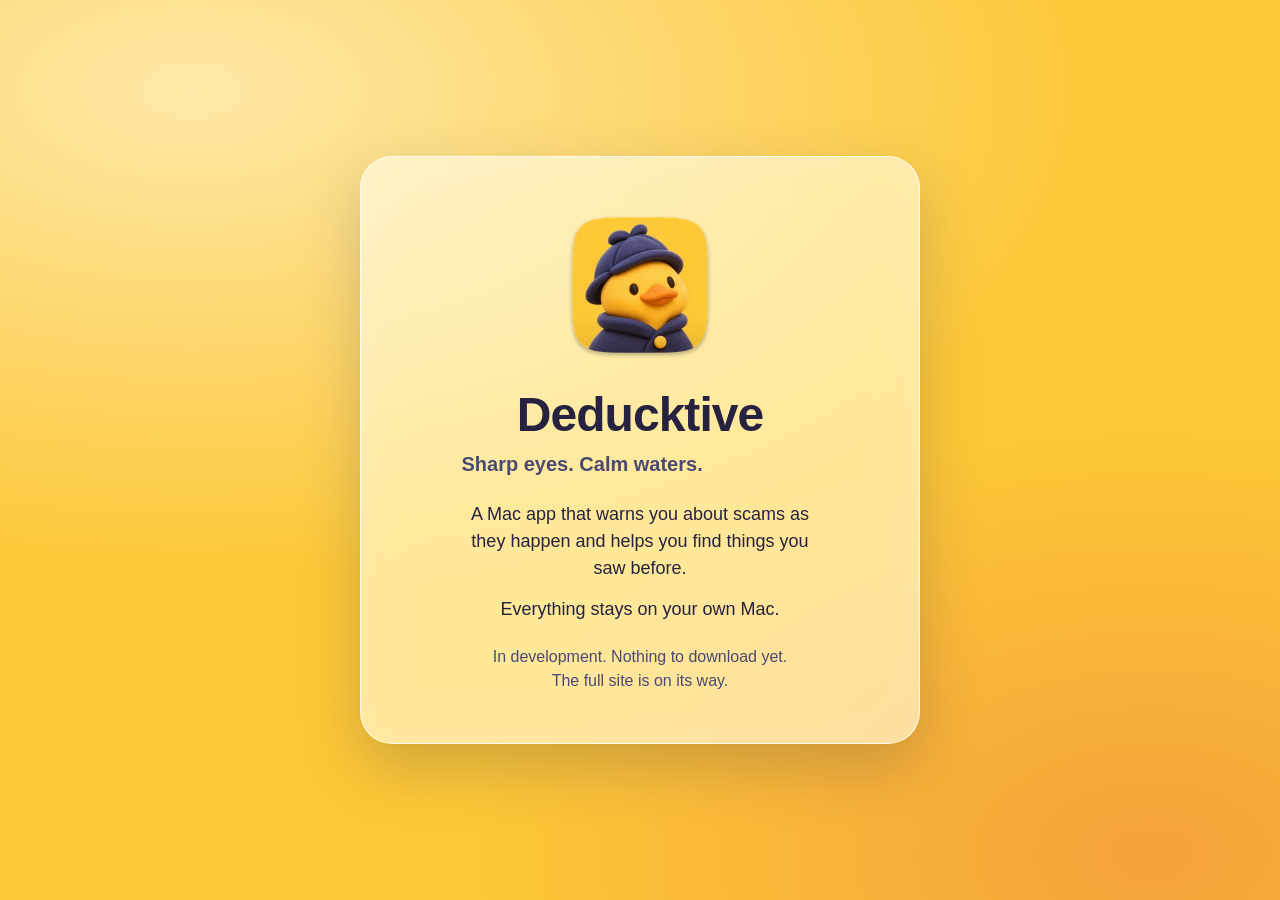
==== index.html @ 1e72f9aa "Holding page" ====
<!doctype html>
<html lang="en">
<head>
<meta charset="utf-8">
<meta name="viewport" content="width=device-width, initial-scale=1">
<title>Deducktive</title>
<meta name="description" content="Deducktive is a Mac app in development that warns you about scams as they happen and remembers what you saw, all on your own Mac.">
<link rel="canonical" href="https://deducktive.com/">
<link rel="icon" type="image/png" sizes="32x32" href="favicon-32.png">
<link rel="apple-touch-icon" href="apple-touch-icon.png">
<meta name="theme-color" content="#FDC837" media="(prefers-color-scheme: light)">
<meta name="theme-color" content="#1C1A2E" media="(prefers-color-scheme: dark)">
<style>
  :root { --bg1: #FFE9A8; --bg2: #FDC837; --bg3: #F4A23A; --ink: #26223F; --ink2: #4A4973; --glass: rgba(255, 255, 255, .58); --edge: rgba(255, 255, 255, .8); }
  @media (prefers-color-scheme: dark) {
    :root { --bg1: #2B2748; --bg2: #1C1A2E; --bg3: #5A3410; --ink: #FFF6DF; --ink2: #D9D3F0; --glass: rgba(40, 36, 68, .55); --edge: rgba(255, 255, 255, .16); }
  }
  * { box-sizing: border-box; }
  html, body { height: 100%; margin: 0; }
  body {
    font: 18px/1.5 ui-rounded, "SF Pro Rounded", -apple-system, BlinkMacSystemFont, "Segoe UI", Roboto, sans-serif;
    color: var(--ink);
    background: radial-gradient(120% 90% at 15% 10%, var(--bg1), transparent 60%), radial-gradient(90% 80% at 90% 95%, var(--bg3), transparent 60%), var(--bg2);
    display: grid; place-items: center; padding: 24px;
  }
  main {
    width: min(100%, 560px); text-align: center; padding: 44px 32px 36px;
    background: var(--glass); border: 1px solid var(--edge); border-radius: 32px;
    -webkit-backdrop-filter: blur(22px) saturate(1.3); backdrop-filter: blur(22px) saturate(1.3);
    box-shadow: 0 24px 60px rgba(50, 46, 75, .22);
  }
  img { width: 168px; height: 168px; display: block; margin: 0 auto 20px; }
  h1 { font-size: clamp(2.2rem, 7vw, 3rem); line-height: 1.1; margin: 0 0 8px; letter-spacing: -.02em; }
  .tag { font-size: 1.25rem; color: var(--ink2); margin: 0 0 22px; font-weight: 600; }
  p { margin: 0 auto 14px; max-width: 34ch; }
  .note { font-size: 1rem; color: var(--ink2); margin-top: 22px; }
  @supports not ((backdrop-filter: blur(1px)) or (-webkit-backdrop-filter: blur(1px))) { main { background: var(--bg1); } }
</style>
</head>
<body>
<main>
  <img src="assets/icon-256.webp" srcset="assets/icon-256.webp 1x, assets/icon-512.webp 2x" width="168" height="168" alt="Deducktive app icon: a clay duck in a detective hat">
  <h1>Deducktive</h1>
  <p class="tag">Sharp eyes. Calm waters.</p>
  <p>A Mac app that warns you about scams as they happen and helps you find things you saw before.</p>
  <p>Everything stays on your own Mac.</p>
  <p class="note">In development. Nothing to download yet. The full site is on its way.</p>
</main>
</body>
</html>
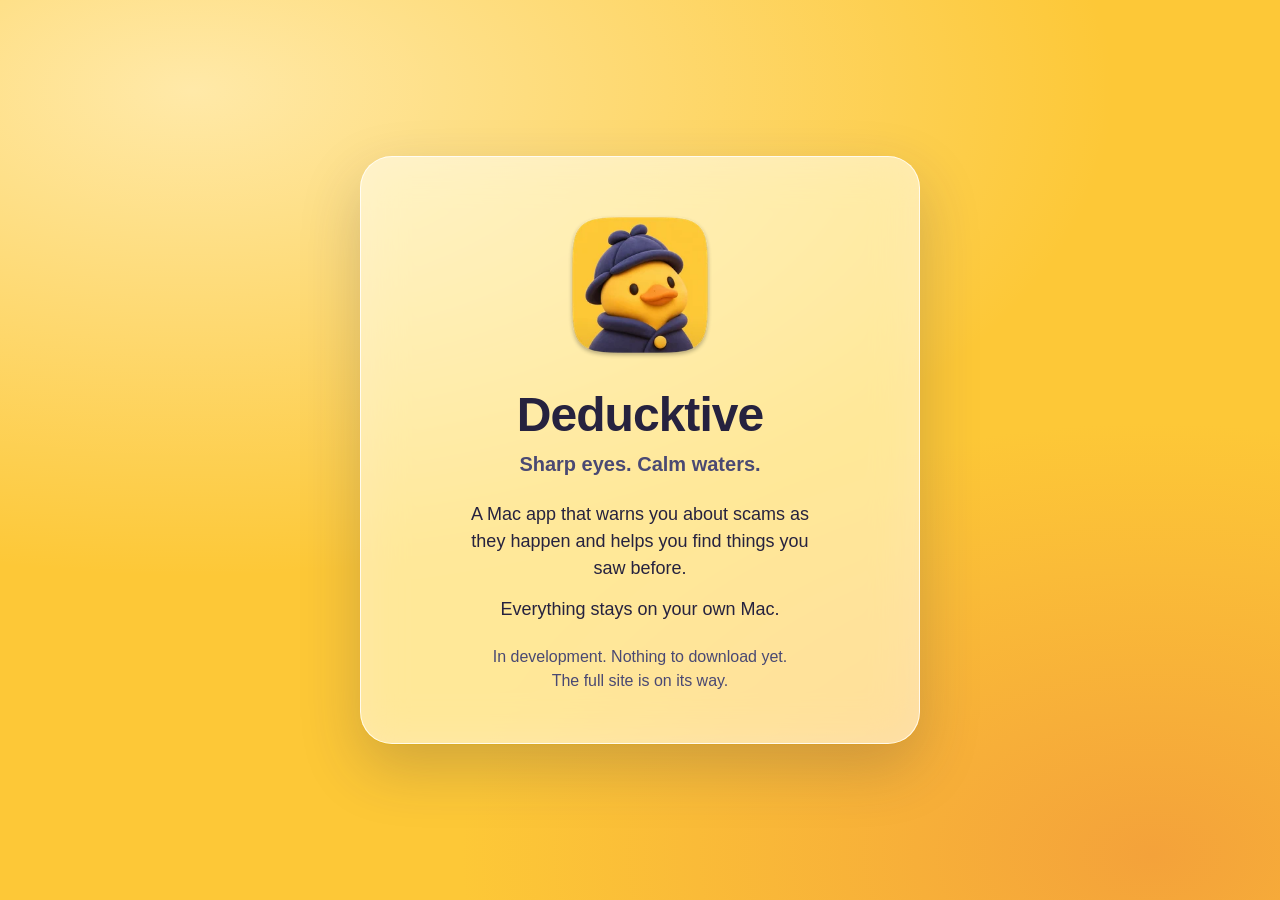
==== commit 88bd920e: "Centre the tagline" ====
--- a/index.html
+++ b/index.html
@@ -31,7 +31,7 @@
   }
   img { width: 168px; height: 168px; display: block; margin: 0 auto 20px; }
   h1 { font-size: clamp(2.2rem, 7vw, 3rem); line-height: 1.1; margin: 0 0 8px; letter-spacing: -.02em; }
-  .tag { font-size: 1.25rem; color: var(--ink2); margin: 0 0 22px; font-weight: 600; }
+  .tag { font-size: 1.25rem; color: var(--ink2); margin: 0 auto 22px; font-weight: 600; }
   p { margin: 0 auto 14px; max-width: 34ch; }
   .note { font-size: 1rem; color: var(--ink2); margin-top: 22px; }
   @supports not ((backdrop-filter: blur(1px)) or (-webkit-backdrop-filter: blur(1px))) { main { background: var(--bg1); } }
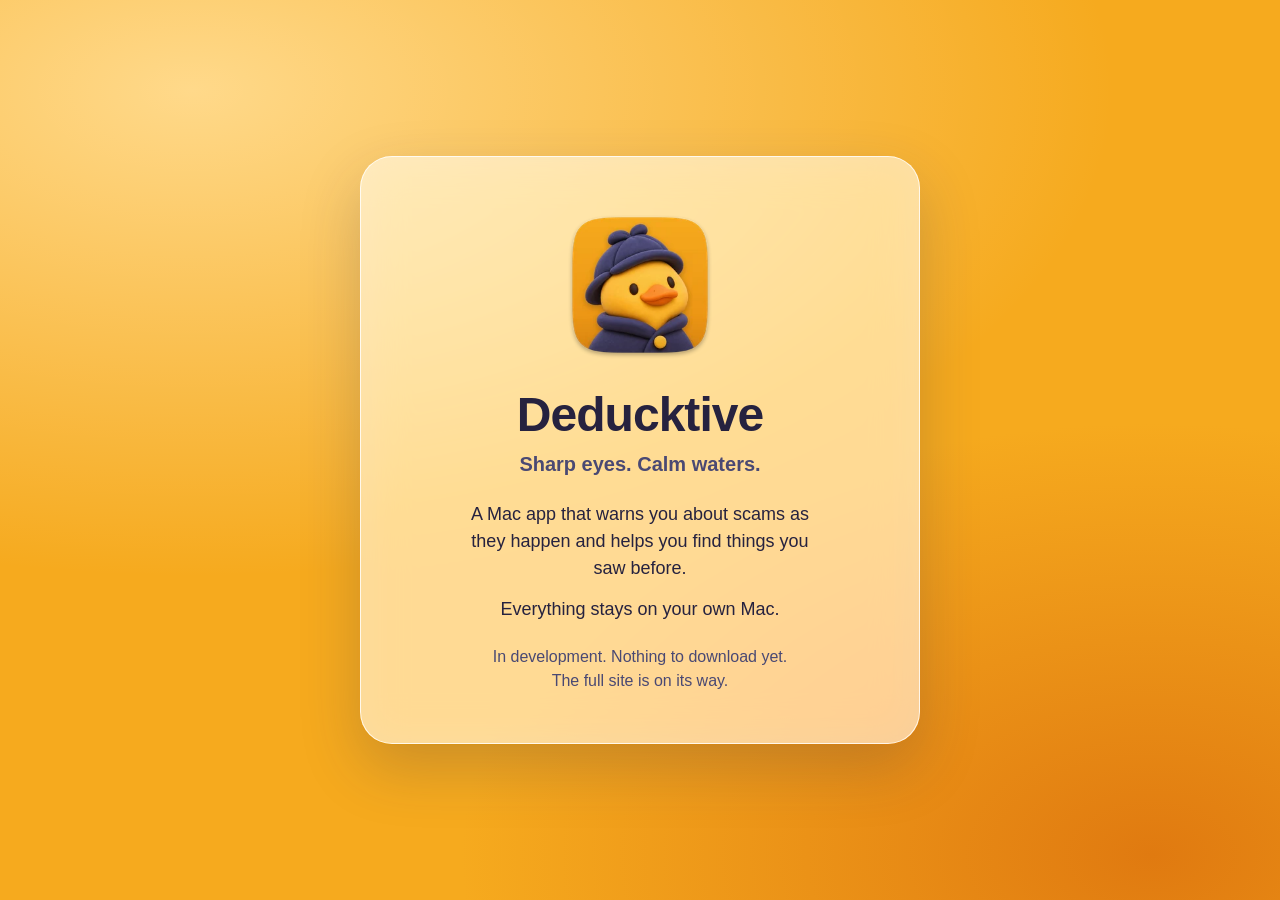
==== commit 2e014e03: "Deeper amber icon and a dark icon" ====
--- a/index.html
+++ b/index.html
@@ -6,12 +6,13 @@
 <title>Deducktive</title>
 <meta name="description" content="Deducktive is a Mac app in development that warns you about scams as they happen and remembers what you saw, all on your own Mac.">
 <link rel="canonical" href="https://deducktive.com/">
-<link rel="icon" type="image/png" sizes="32x32" href="favicon-32.png">
+<link rel="icon" type="image/png" sizes="32x32" href="favicon-32.png" media="(prefers-color-scheme: light)">
+<link rel="icon" type="image/png" sizes="32x32" href="favicon-32-dark.png" media="(prefers-color-scheme: dark)">
 <link rel="apple-touch-icon" href="apple-touch-icon.png">
-<meta name="theme-color" content="#FDC837" media="(prefers-color-scheme: light)">
+<meta name="theme-color" content="#F6AA1E" media="(prefers-color-scheme: light)">
 <meta name="theme-color" content="#1C1A2E" media="(prefers-color-scheme: dark)">
 <style>
-  :root { --bg1: #FFE9A8; --bg2: #FDC837; --bg3: #F4A23A; --ink: #26223F; --ink2: #4A4973; --glass: rgba(255, 255, 255, .58); --edge: rgba(255, 255, 255, .8); }
+  :root { --bg1: #FFD98A; --bg2: #F6AA1E; --bg3: #E07A10; --ink: #26223F; --ink2: #4A4973; --glass: rgba(255, 255, 255, .58); --edge: rgba(255, 255, 255, .8); }
   @media (prefers-color-scheme: dark) {
     :root { --bg1: #2B2748; --bg2: #1C1A2E; --bg3: #5A3410; --ink: #FFF6DF; --ink2: #D9D3F0; --glass: rgba(40, 36, 68, .55); --edge: rgba(255, 255, 255, .16); }
   }
@@ -39,7 +40,10 @@
 </head>
 <body>
 <main>
-  <img src="assets/icon-256.webp" srcset="assets/icon-256.webp 1x, assets/icon-512.webp 2x" width="168" height="168" alt="Deducktive app icon: a clay duck in a detective hat">
+  <picture>
+    <source media="(prefers-color-scheme: dark)" srcset="assets/icon-dark-256.webp 1x, assets/icon-dark-512.webp 2x">
+    <img src="assets/icon-256.webp" srcset="assets/icon-256.webp 1x, assets/icon-512.webp 2x" width="168" height="168" alt="Deducktive app icon: a clay duck in a detective hat">
+  </picture>
   <h1>Deducktive</h1>
   <p class="tag">Sharp eyes. Calm waters.</p>
   <p>A Mac app that warns you about scams as they happen and helps you find things you saw before.</p>
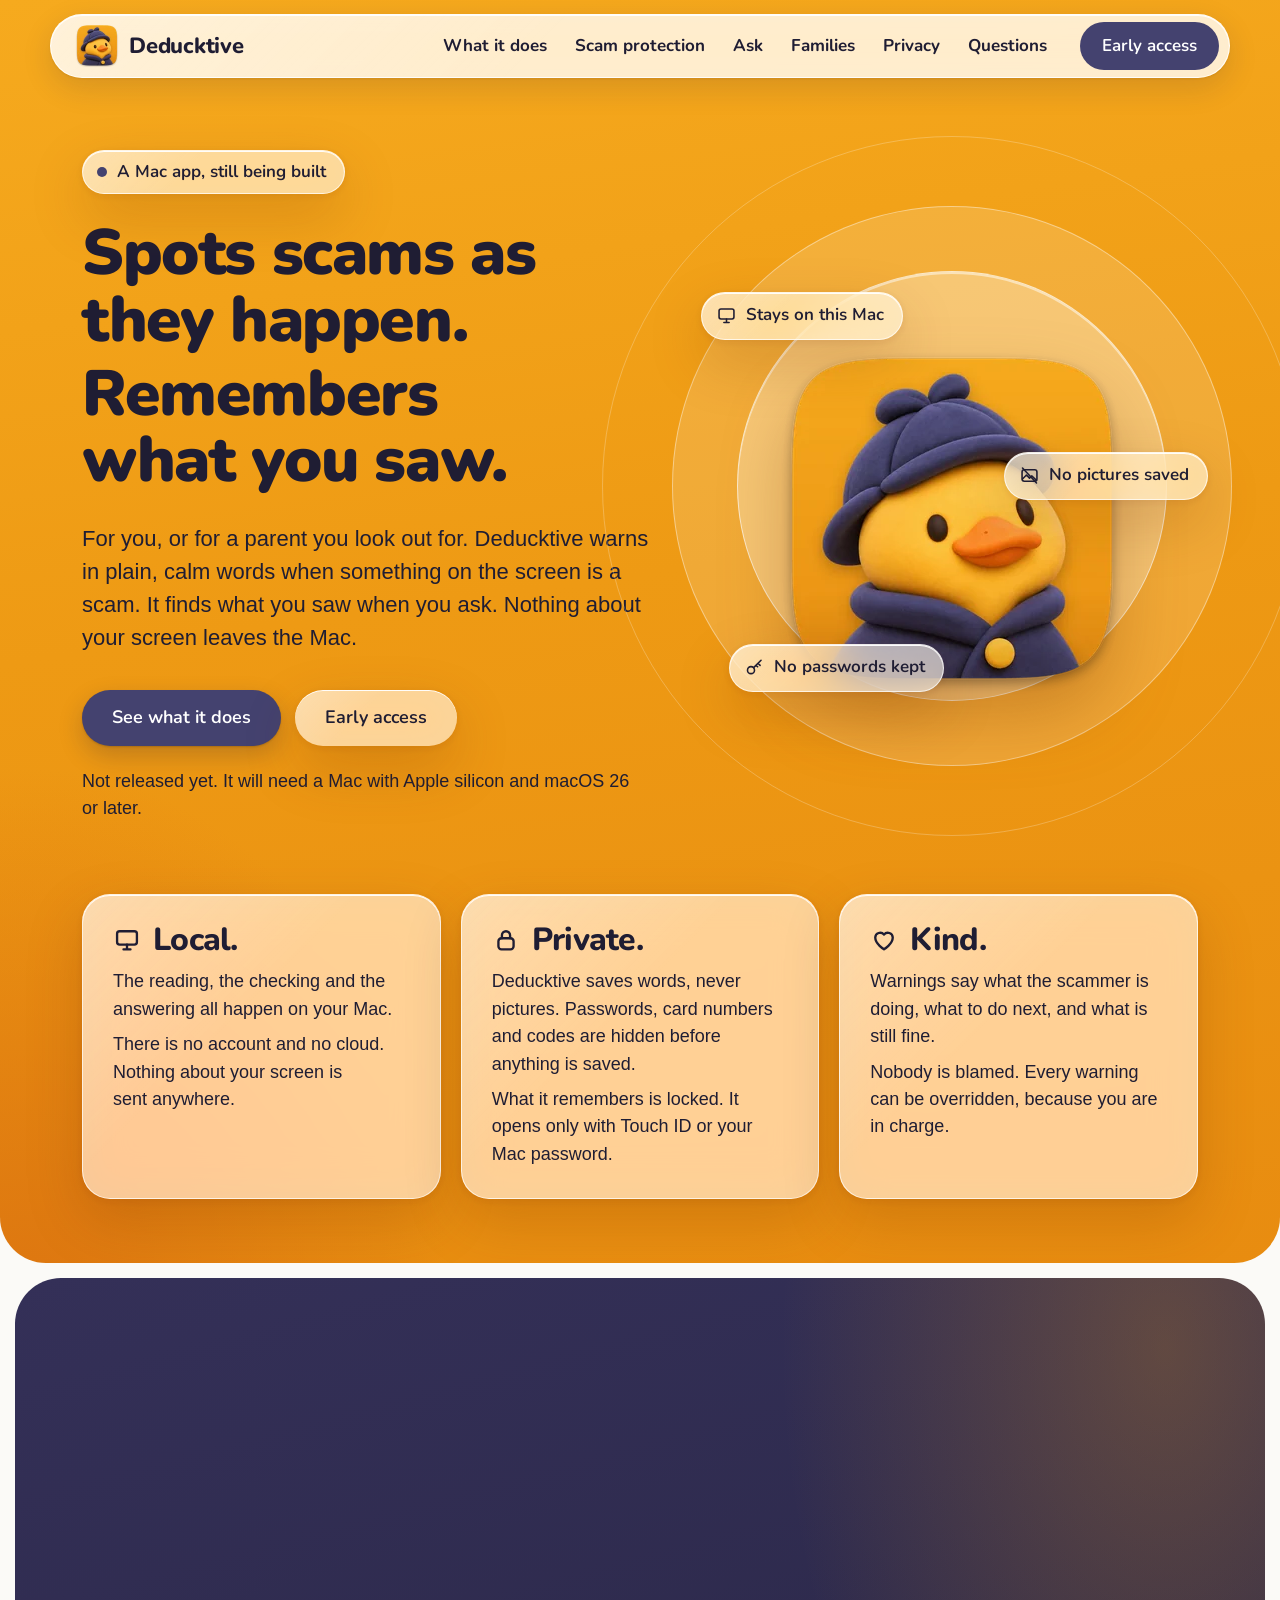
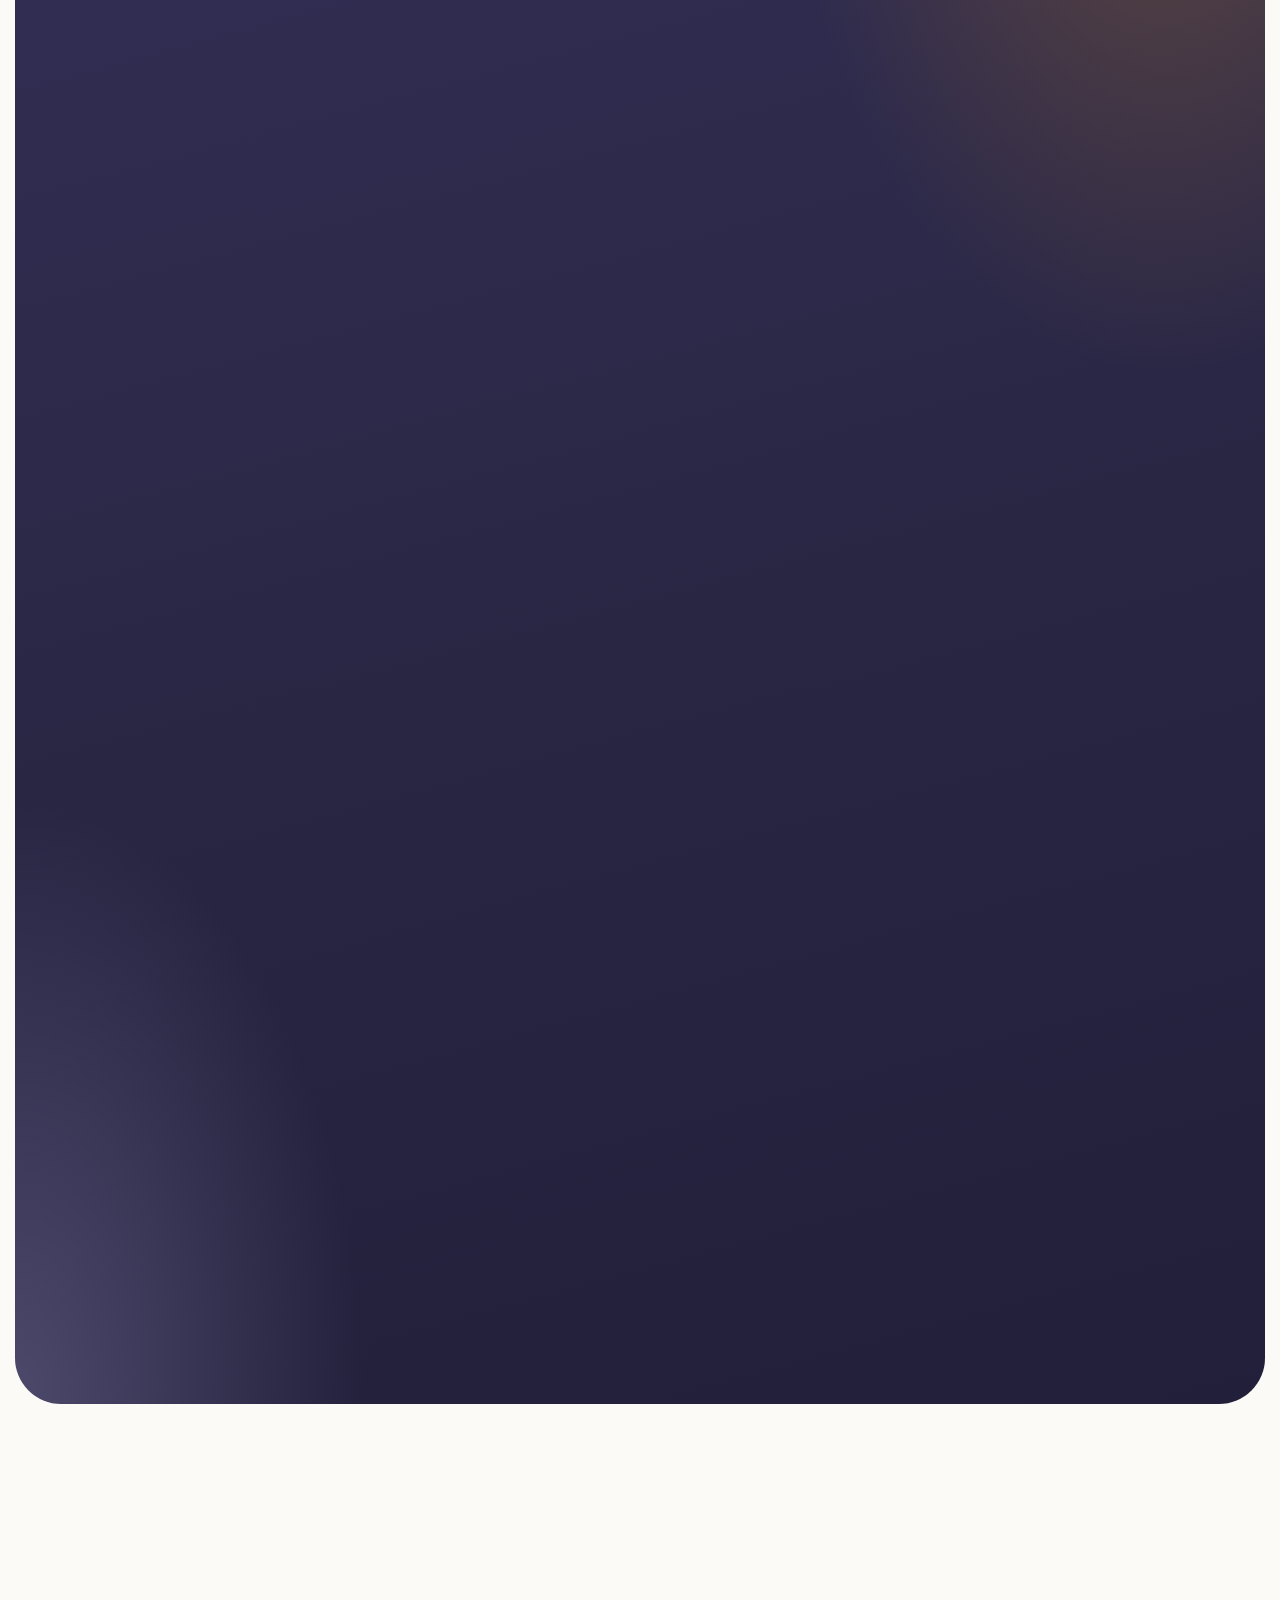
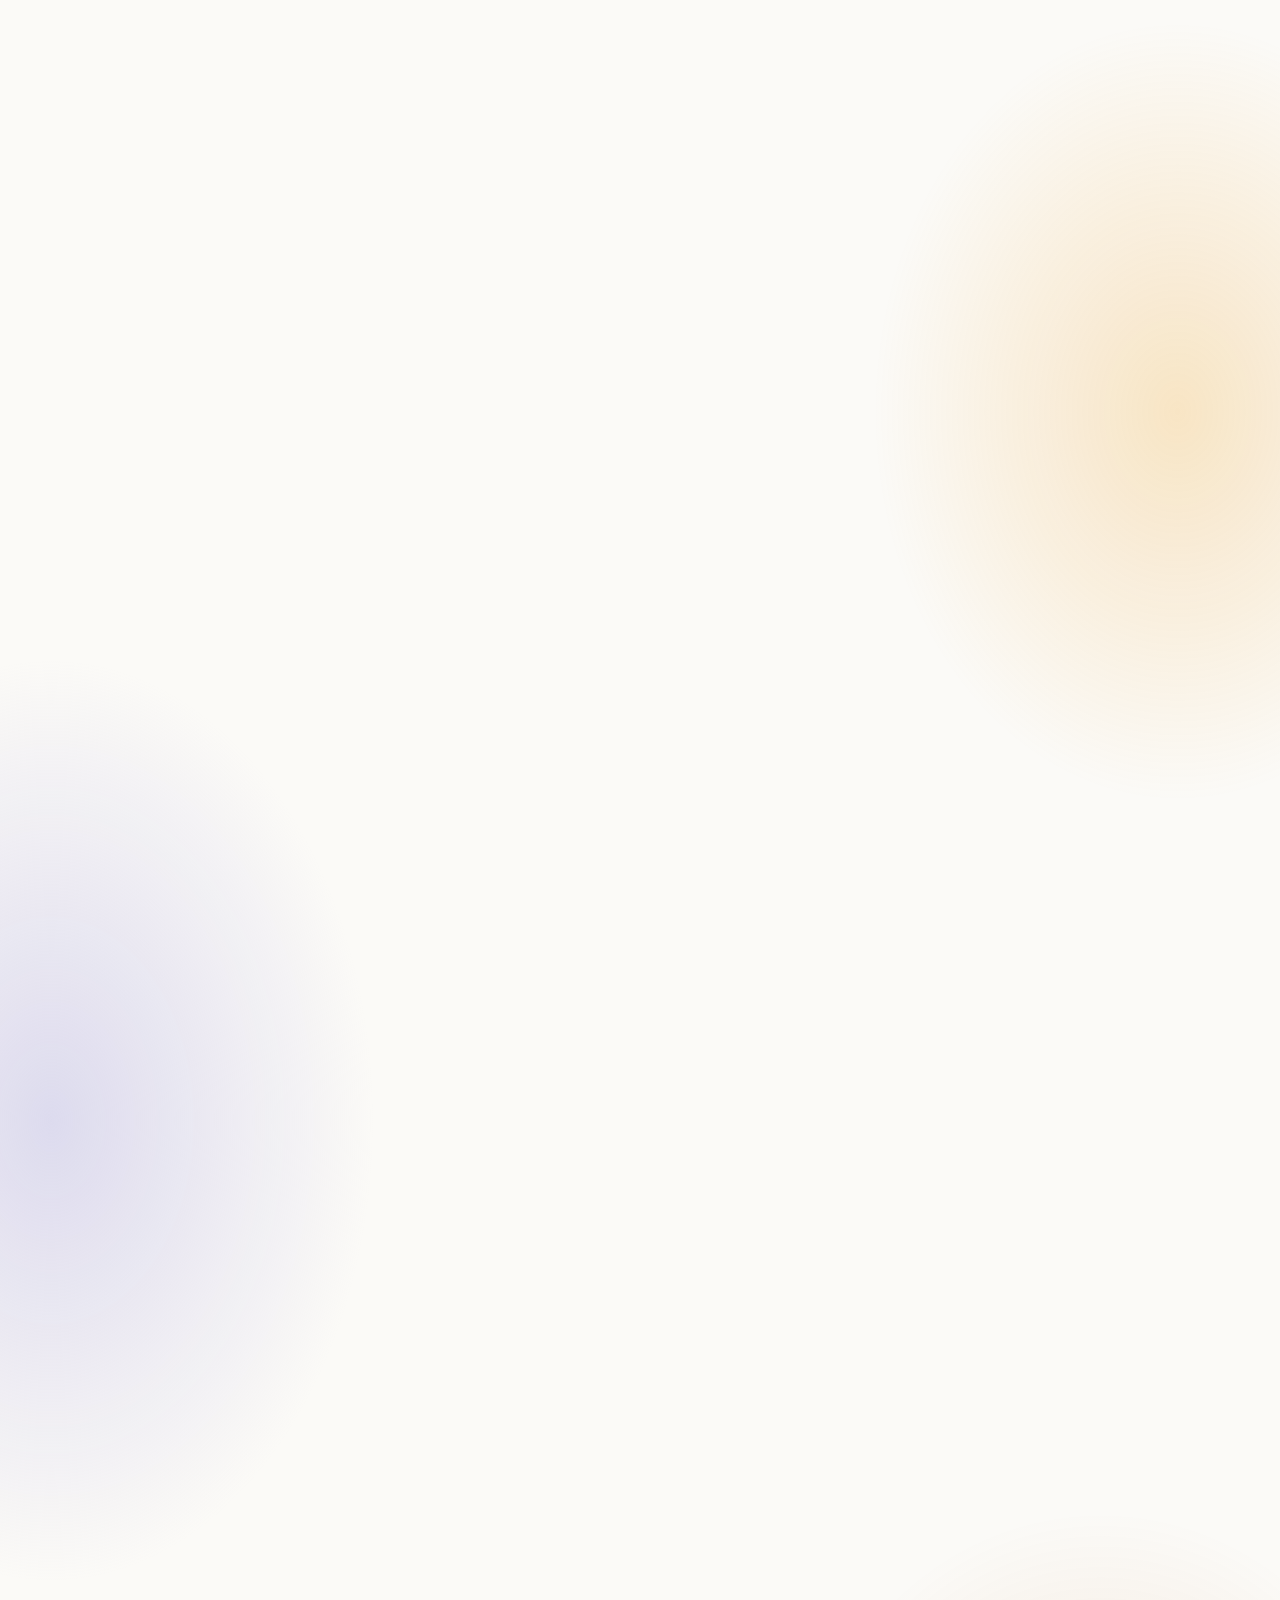
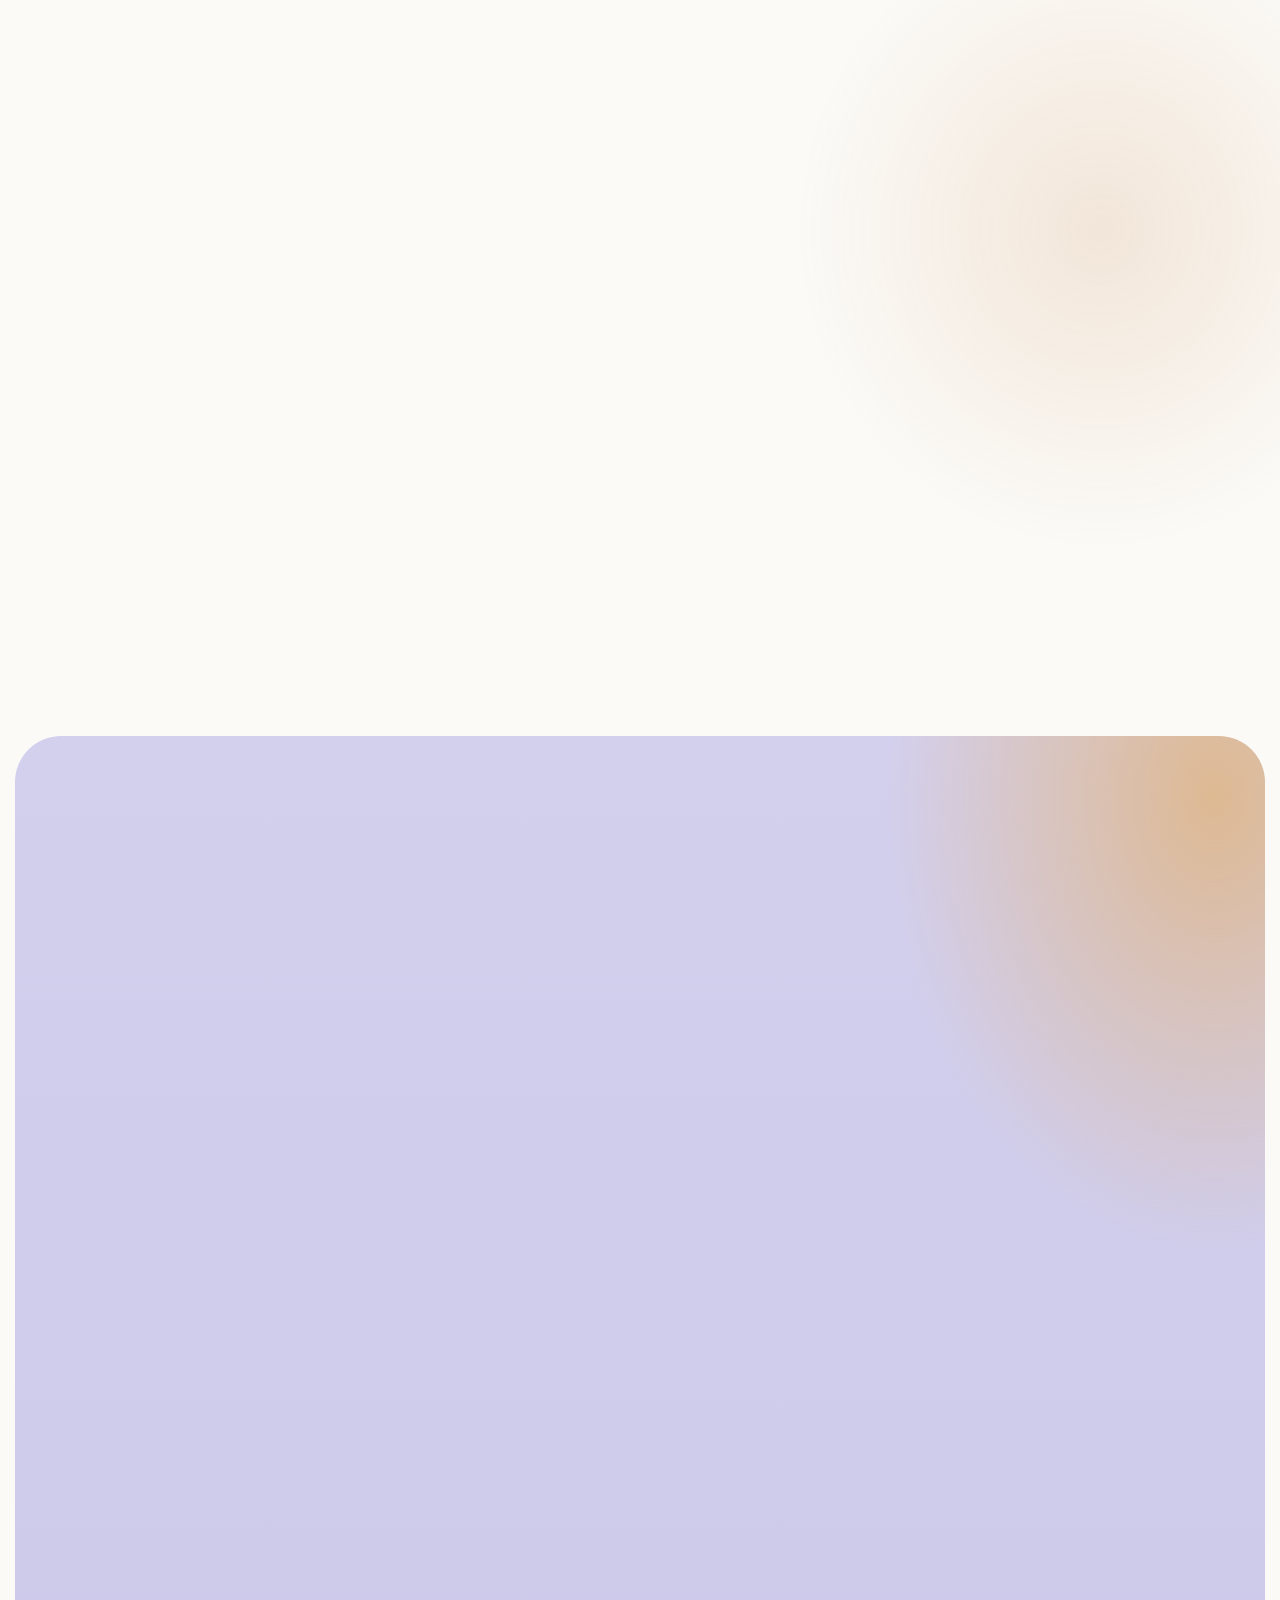
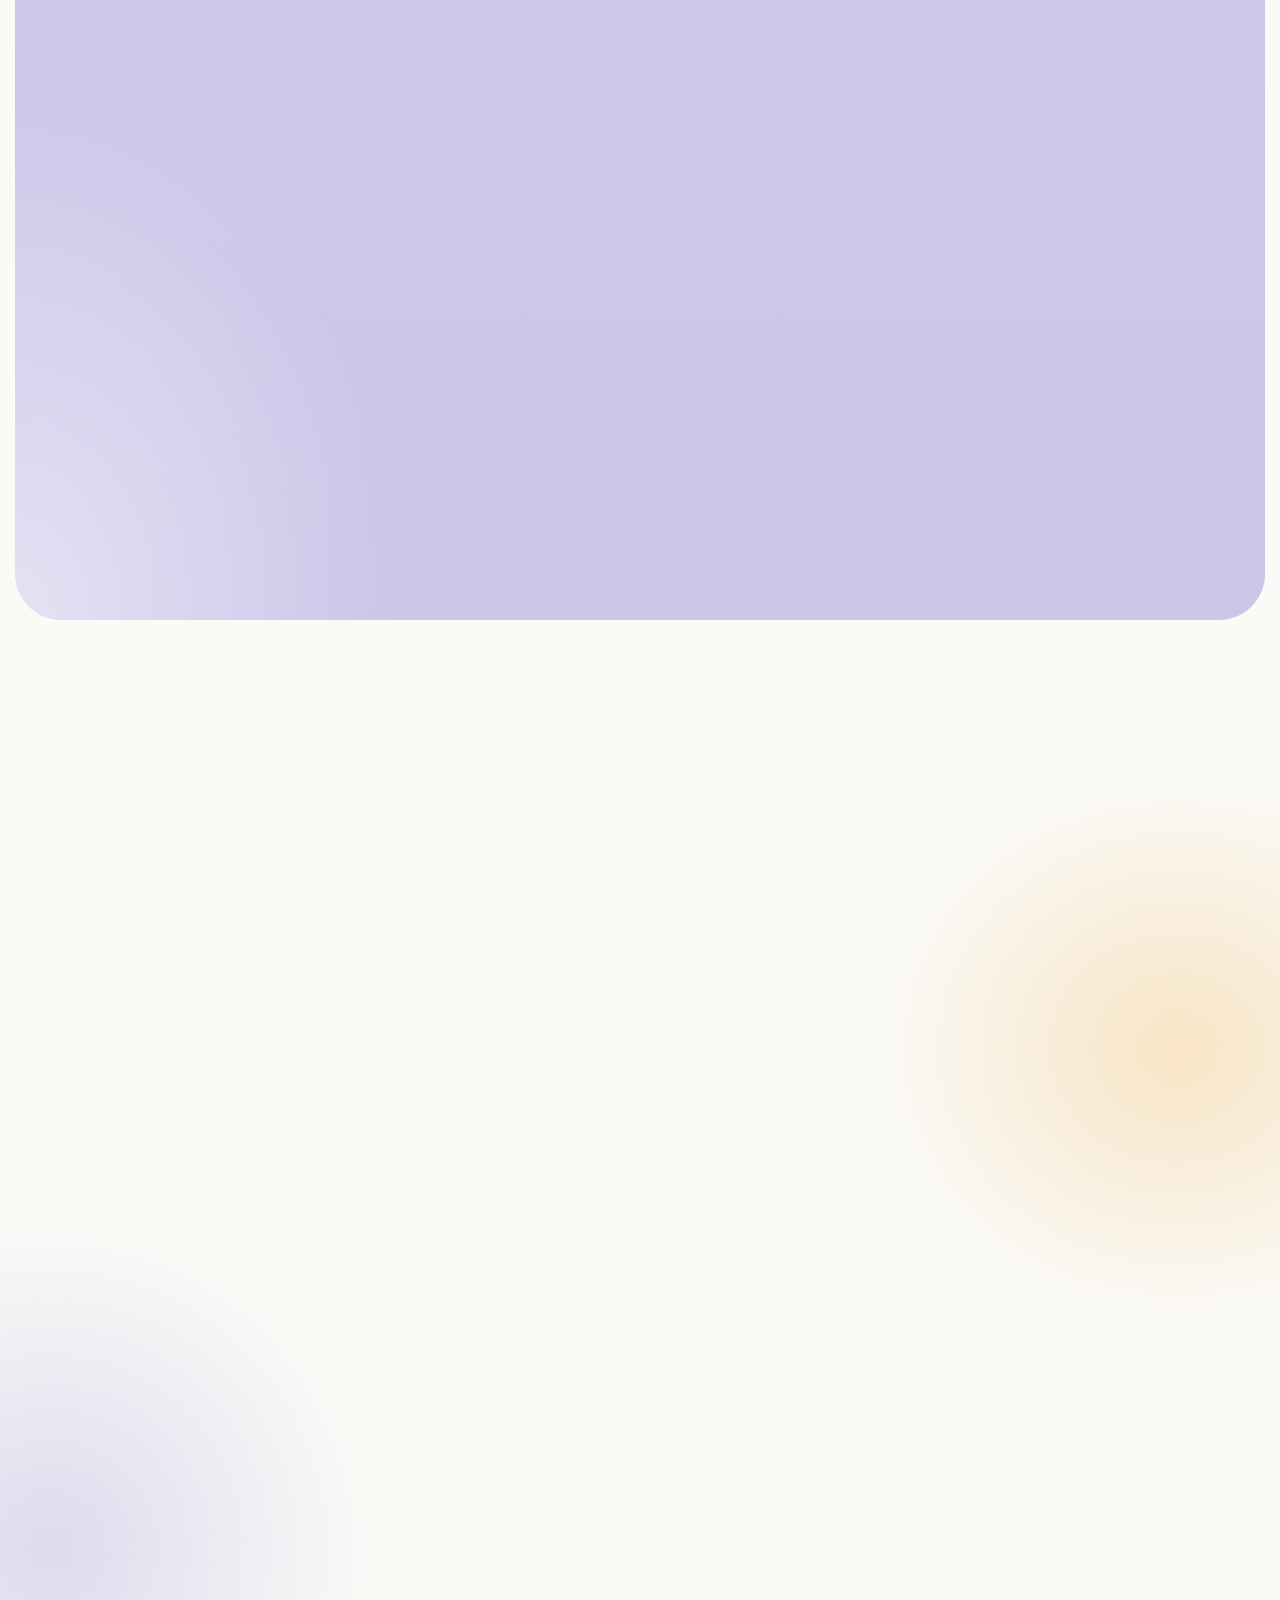
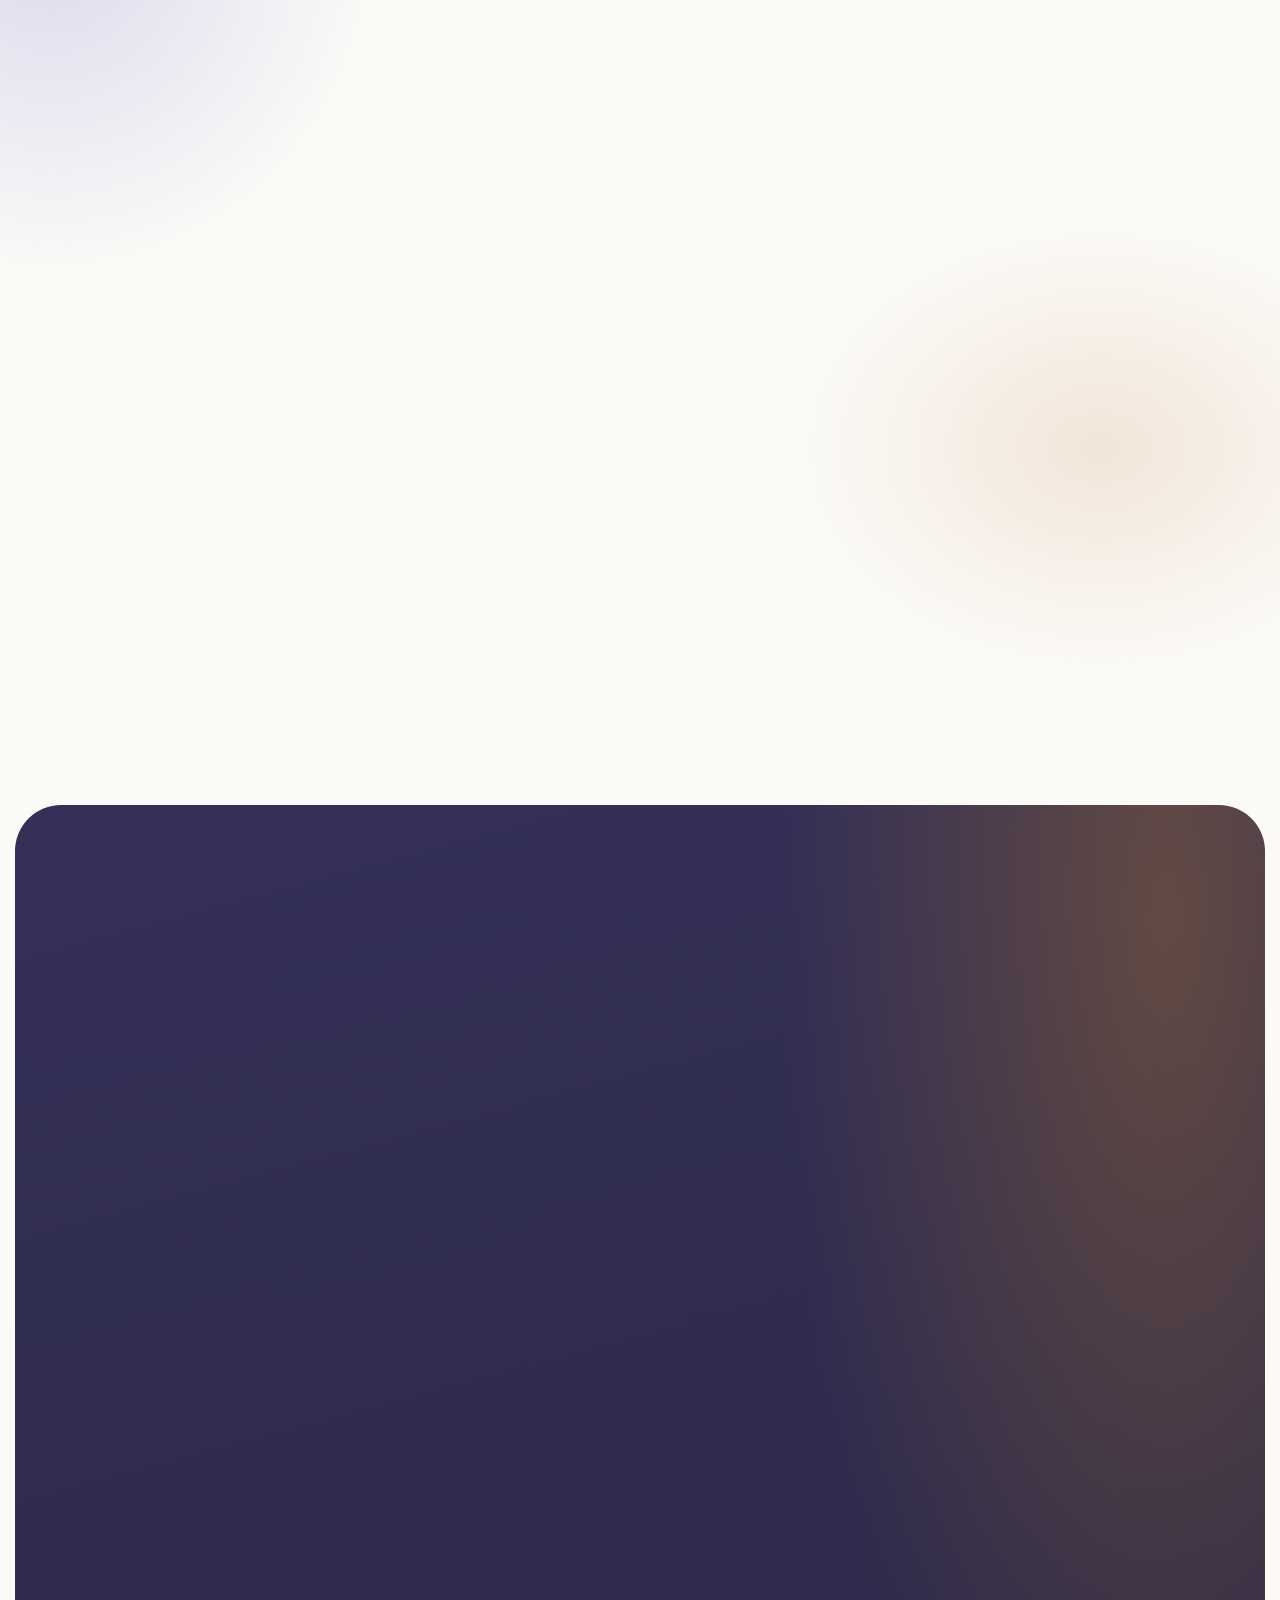
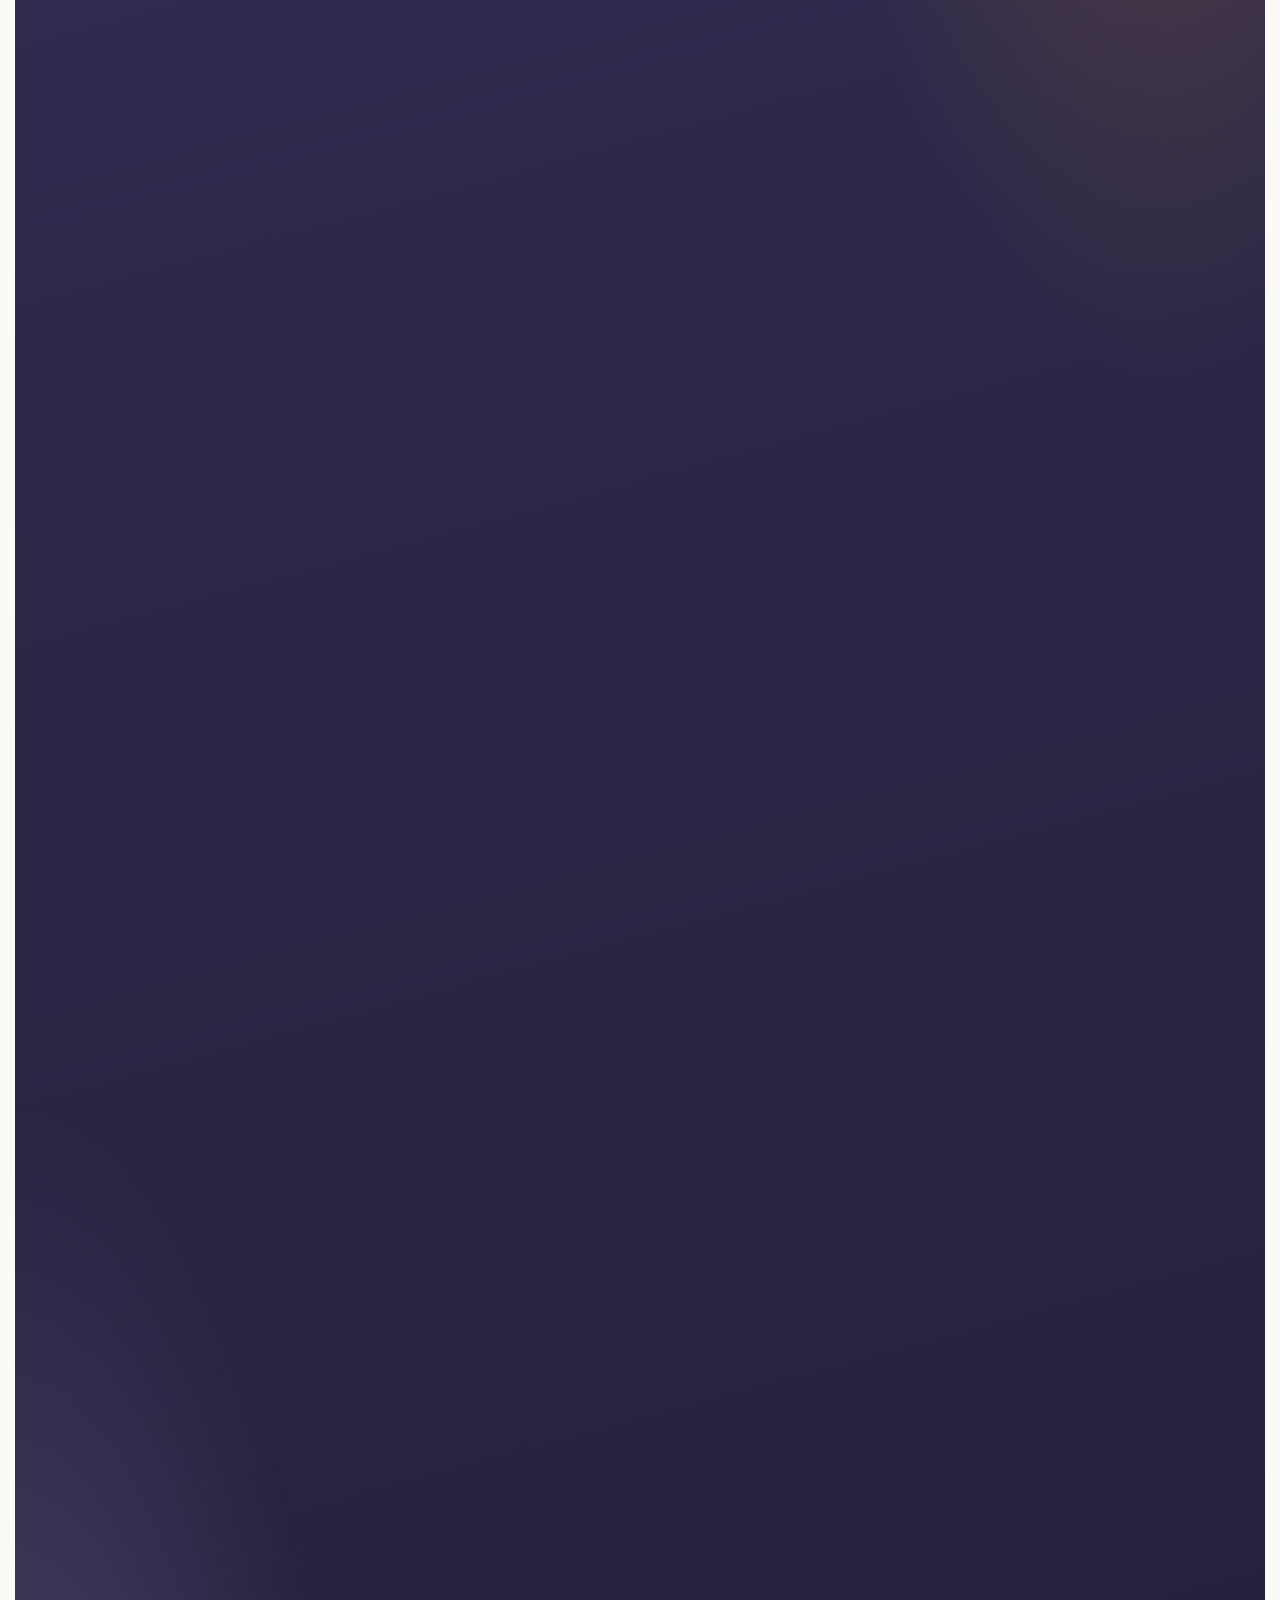
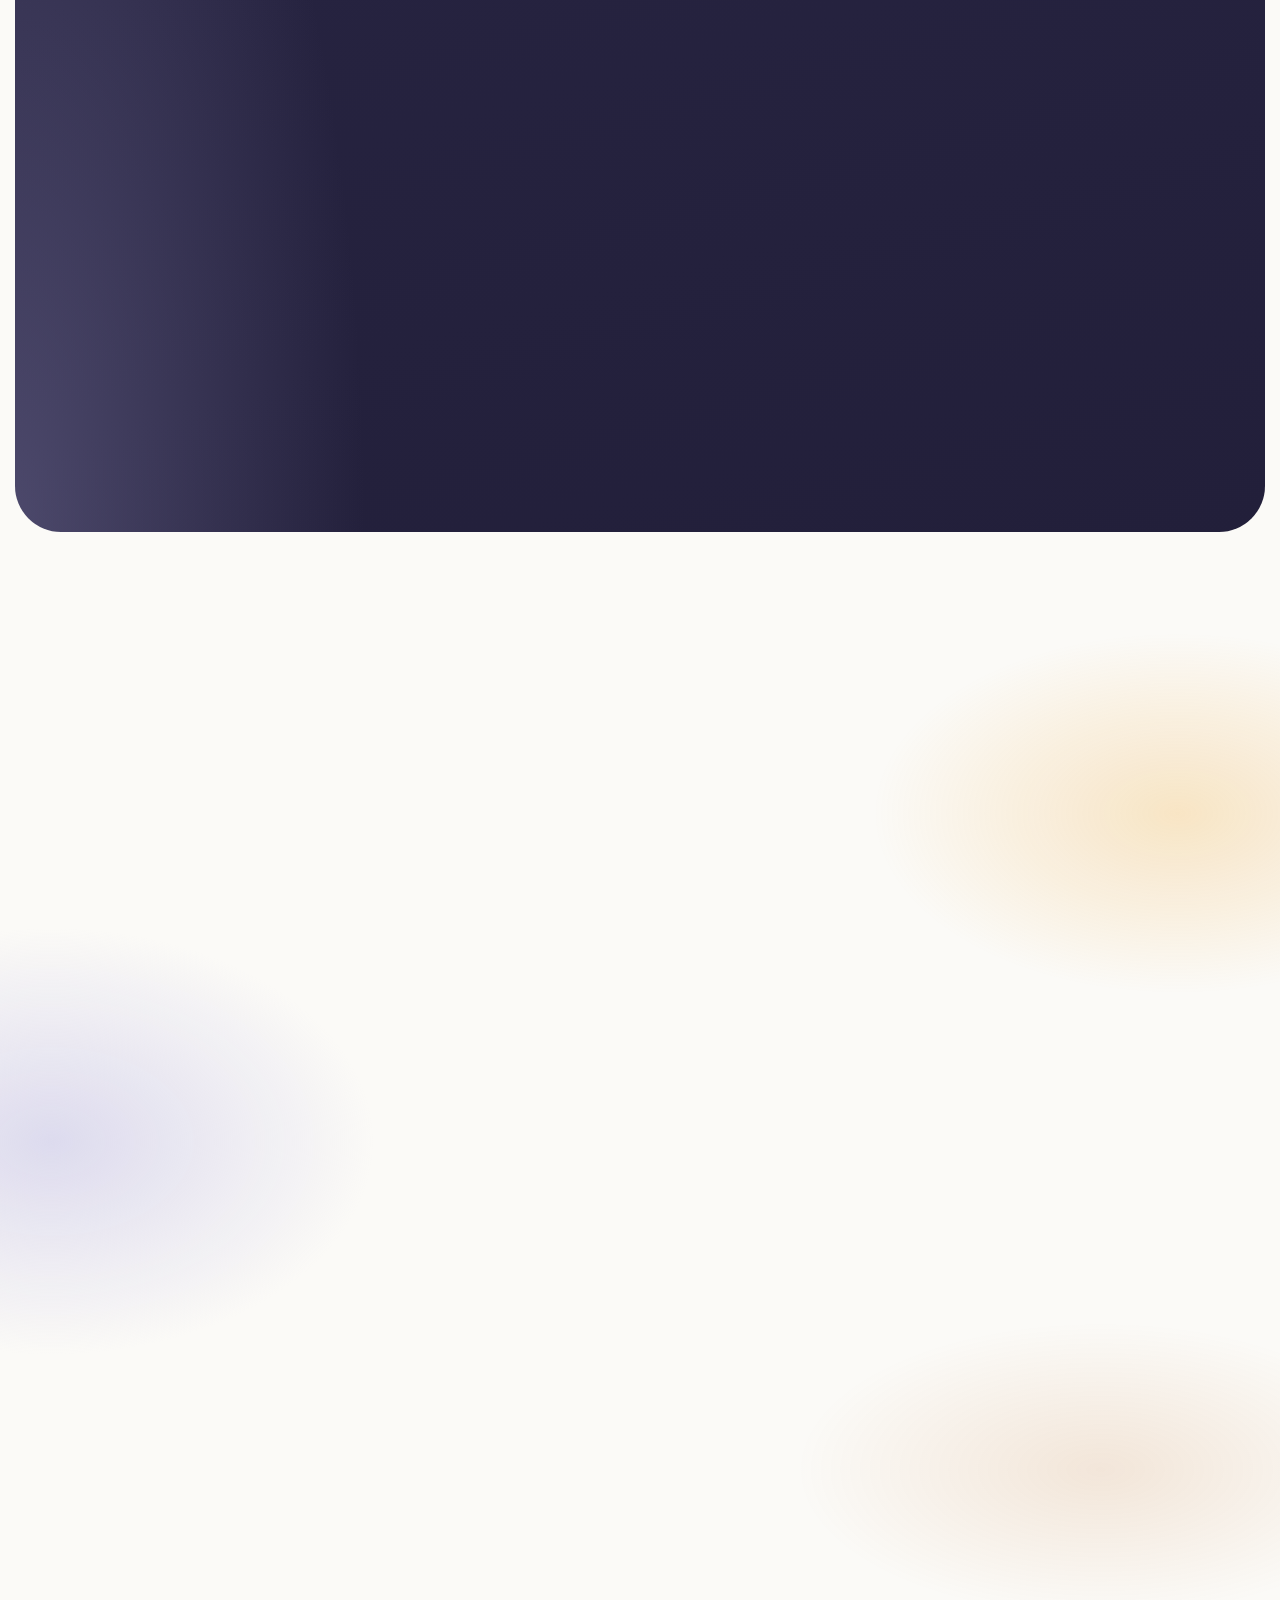
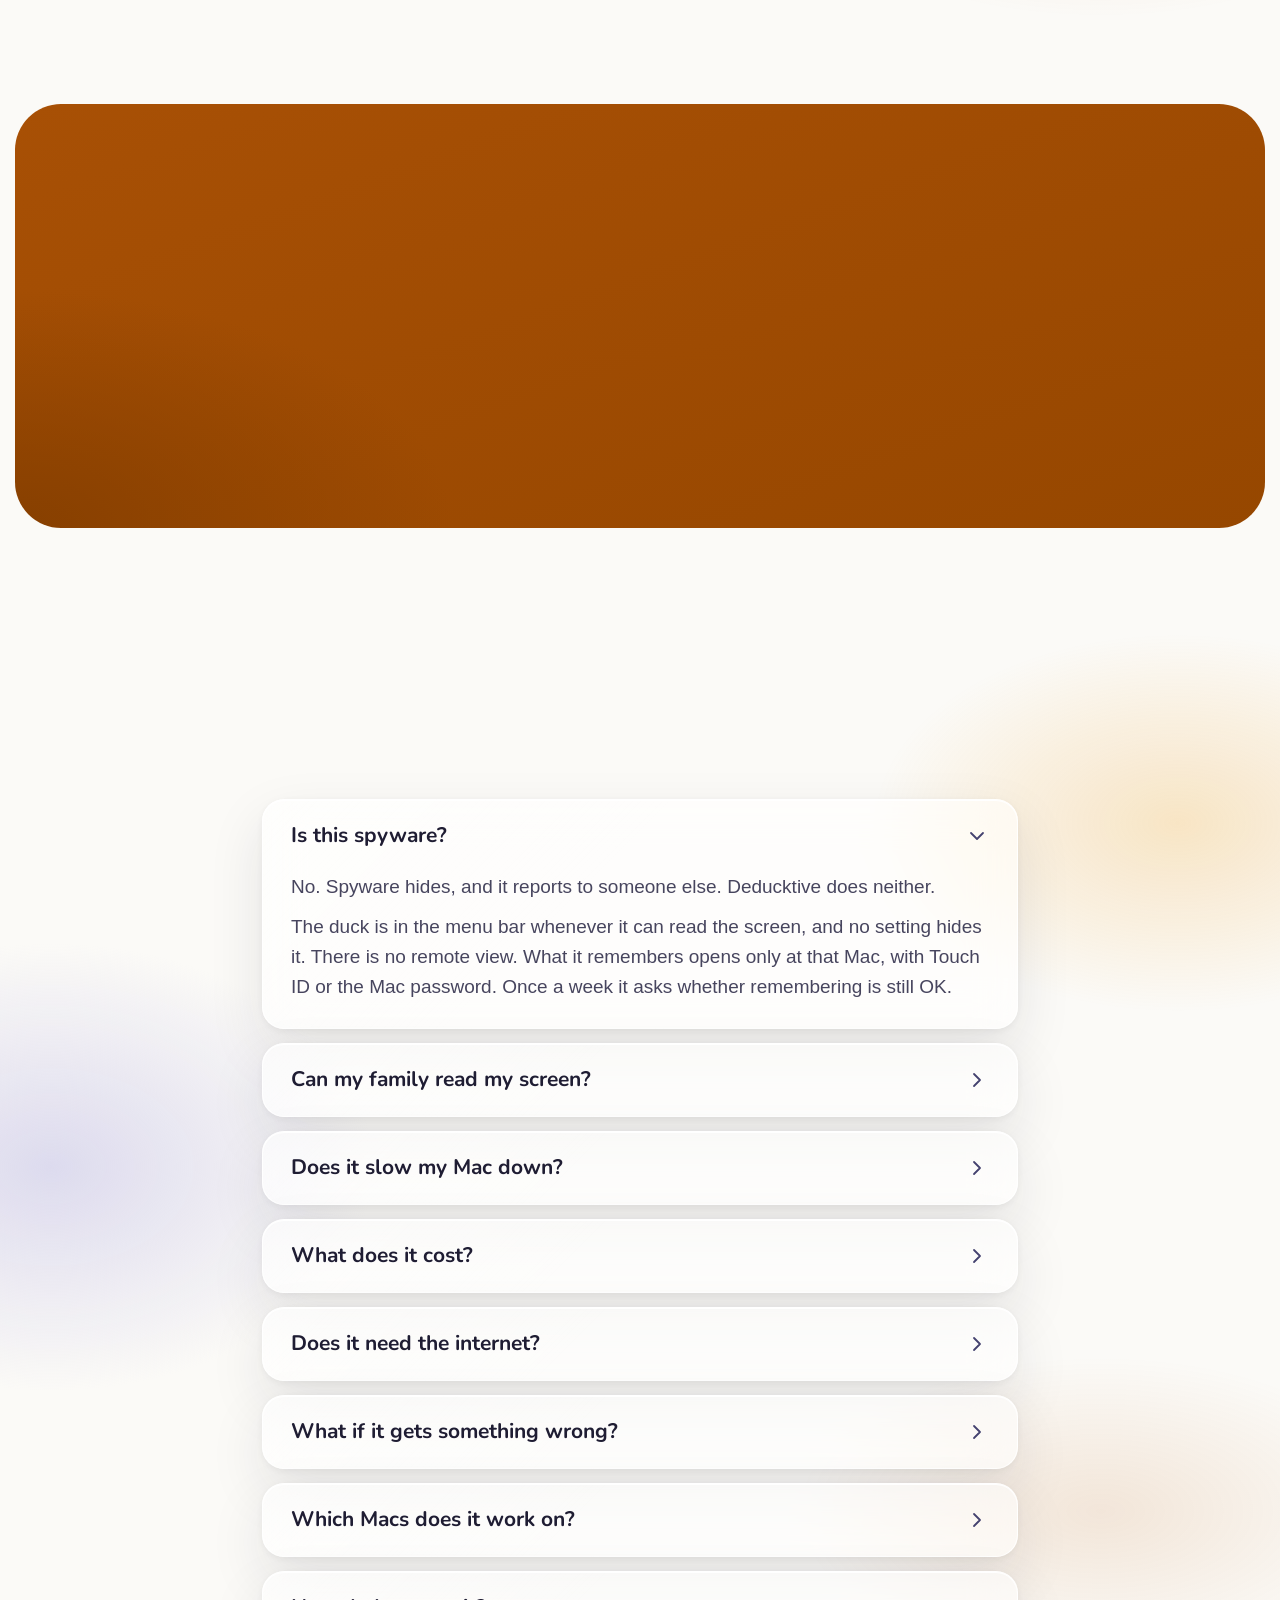
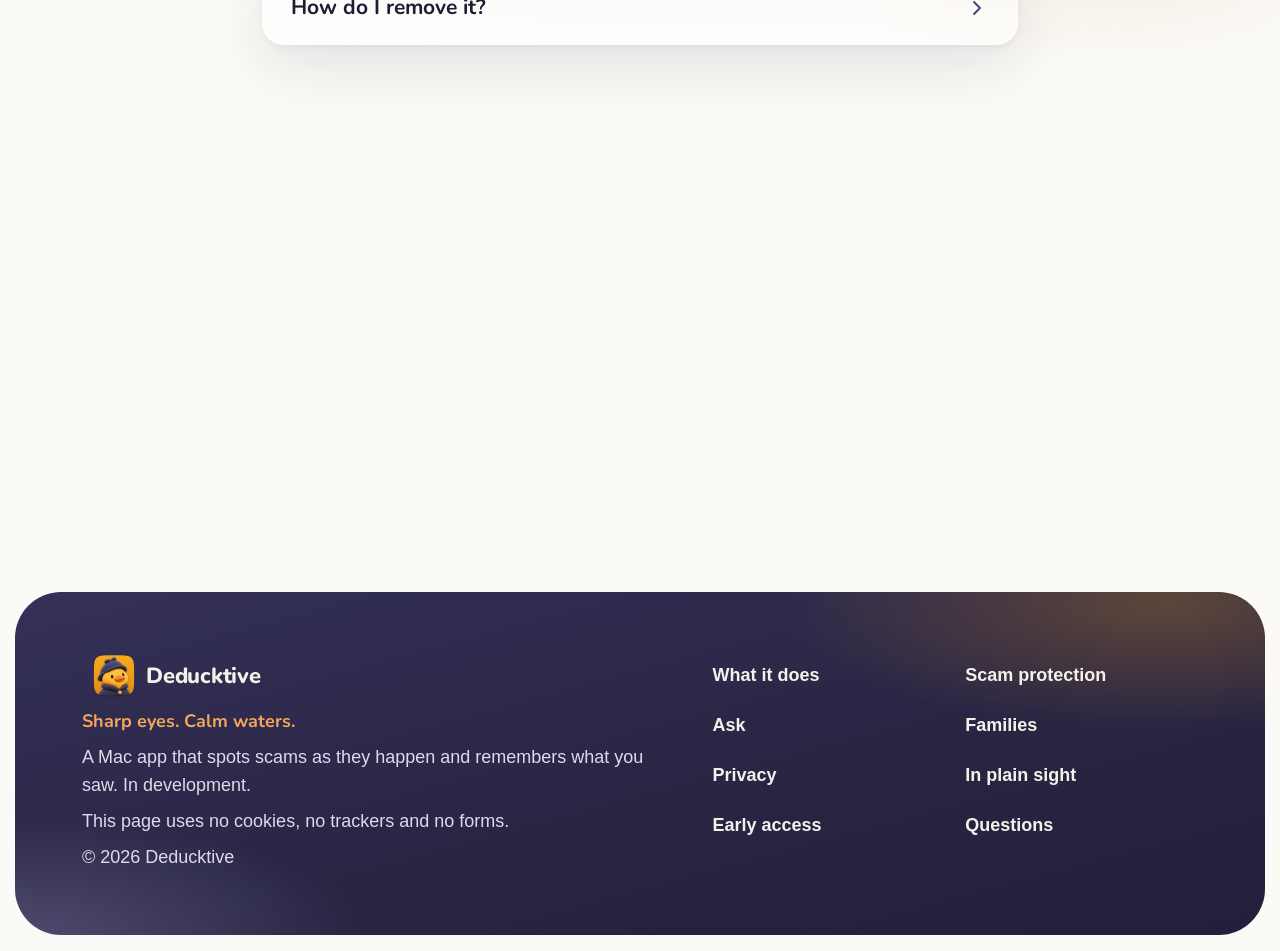
==== commit fc537f4f: "Full site: glass panels and clay duck" ====
--- a/index.html
+++ b/index.html
@@ -3,52 +3,750 @@
 <head>
 <meta charset="utf-8">
 <meta name="viewport" content="width=device-width, initial-scale=1">
-<title>Deducktive</title>
-<meta name="description" content="Deducktive is a Mac app in development that warns you about scams as they happen and remembers what you saw, all on your own Mac.">
+<meta http-equiv="Content-Security-Policy" content="default-src 'none'; img-src 'self'; style-src 'self'; font-src 'self'; script-src 'self'; manifest-src 'self'; base-uri 'none'; form-action 'none'">
+<meta name="color-scheme" content="light dark">
+<meta name="theme-color" content="#F6AA1E" media="(prefers-color-scheme: light)">
+<meta name="theme-color" content="#211E3A" media="(prefers-color-scheme: dark)">
+<title>Deducktive. Spots scams as they happen. Remembers what you saw.</title>
+<meta name="description" content="Deducktive is a Mac app, still in development, that spots scams as they happen, explains them in plain and calm words, and remembers what you saw so you can ask later. Everything runs and stays on your Mac.">
 <link rel="canonical" href="https://deducktive.com/">
-<link rel="icon" type="image/png" sizes="32x32" href="favicon-32.png" media="(prefers-color-scheme: light)">
-<link rel="icon" type="image/png" sizes="32x32" href="favicon-32-dark.png" media="(prefers-color-scheme: dark)">
-<link rel="apple-touch-icon" href="apple-touch-icon.png">
-<meta name="theme-color" content="#F6AA1E" media="(prefers-color-scheme: light)">
-<meta name="theme-color" content="#1C1A2E" media="(prefers-color-scheme: dark)">
-<style>
-  :root { --bg1: #FFD98A; --bg2: #F6AA1E; --bg3: #E07A10; --ink: #26223F; --ink2: #4A4973; --glass: rgba(255, 255, 255, .58); --edge: rgba(255, 255, 255, .8); }
-  @media (prefers-color-scheme: dark) {
-    :root { --bg1: #2B2748; --bg2: #1C1A2E; --bg3: #5A3410; --ink: #FFF6DF; --ink2: #D9D3F0; --glass: rgba(40, 36, 68, .55); --edge: rgba(255, 255, 255, .16); }
-  }
-  * { box-sizing: border-box; }
-  html, body { height: 100%; margin: 0; }
-  body {
-    font: 18px/1.5 ui-rounded, "SF Pro Rounded", -apple-system, BlinkMacSystemFont, "Segoe UI", Roboto, sans-serif;
-    color: var(--ink);
-    background: radial-gradient(120% 90% at 15% 10%, var(--bg1), transparent 60%), radial-gradient(90% 80% at 90% 95%, var(--bg3), transparent 60%), var(--bg2);
-    display: grid; place-items: center; padding: 24px;
-  }
-  main {
-    width: min(100%, 560px); text-align: center; padding: 44px 32px 36px;
-    background: var(--glass); border: 1px solid var(--edge); border-radius: 32px;
-    -webkit-backdrop-filter: blur(22px) saturate(1.3); backdrop-filter: blur(22px) saturate(1.3);
-    box-shadow: 0 24px 60px rgba(50, 46, 75, .22);
-  }
-  img { width: 168px; height: 168px; display: block; margin: 0 auto 20px; }
-  h1 { font-size: clamp(2.2rem, 7vw, 3rem); line-height: 1.1; margin: 0 0 8px; letter-spacing: -.02em; }
-  .tag { font-size: 1.25rem; color: var(--ink2); margin: 0 auto 22px; font-weight: 600; }
-  p { margin: 0 auto 14px; max-width: 34ch; }
-  .note { font-size: 1rem; color: var(--ink2); margin-top: 22px; }
-  @supports not ((backdrop-filter: blur(1px)) or (-webkit-backdrop-filter: blur(1px))) { main { background: var(--bg1); } }
-</style>
+<meta property="og:type" content="website">
+<meta property="og:site_name" content="Deducktive">
+<meta property="og:url" content="https://deducktive.com/">
+<meta property="og:title" content="Deducktive. Spots scams as they happen. Remembers what you saw.">
+<meta property="og:description" content="A Mac app, still in development, that warns in plain and calm words when something on the screen is a scam, and finds what you saw when you ask. Everything stays on your Mac.">
+<meta property="og:image" content="https://deducktive.com/assets/og.png">
+<meta property="og:image:type" content="image/png">
+<meta property="og:image:width" content="1200">
+<meta property="og:image:height" content="630">
+<meta property="og:image:alt" content="The Deducktive duck, a clay duck in a navy detective hat and coat, beside the words: Spots scams as they happen. Remembers what you saw.">
+<meta name="twitter:card" content="summary_large_image">
+<meta name="twitter:title" content="Deducktive. Spots scams as they happen. Remembers what you saw.">
+<meta name="twitter:description" content="A Mac app, still in development. Calm scam warnings and a private memory of what you saw. Everything stays on your Mac.">
+<meta name="twitter:image" content="https://deducktive.com/assets/og.png">
+<meta name="twitter:image:alt" content="The Deducktive duck, a clay duck in a navy detective hat and coat, beside the words: Spots scams as they happen. Remembers what you saw.">
+<link rel="icon" type="image/png" sizes="32x32" href="assets/img/favicon-32.png" media="(prefers-color-scheme: light)">
+<link rel="icon" type="image/png" sizes="16x16" href="assets/img/favicon-16.png" media="(prefers-color-scheme: light)">
+<link rel="icon" type="image/png" sizes="32x32" href="assets/img/favicon-dark-32.png" media="(prefers-color-scheme: dark)">
+<link rel="icon" type="image/png" sizes="16x16" href="assets/img/favicon-dark-16.png" media="(prefers-color-scheme: dark)">
+<link rel="apple-touch-icon" sizes="180x180" href="apple-touch-icon.png">
+<link rel="manifest" href="site.webmanifest">
+<link rel="preload" href="assets/fonts/nunito-latin-wght.woff2" as="font" type="font/woff2" crossorigin>
+<link rel="stylesheet" href="assets/site.css">
+<script src="assets/site.js" defer></script>
 </head>
 <body>
-<main>
-  <picture>
-    <source media="(prefers-color-scheme: dark)" srcset="assets/icon-dark-256.webp 1x, assets/icon-dark-512.webp 2x">
-    <img src="assets/icon-256.webp" srcset="assets/icon-256.webp 1x, assets/icon-512.webp 2x" width="168" height="168" alt="Deducktive app icon: a clay duck in a detective hat">
-  </picture>
-  <h1>Deducktive</h1>
-  <p class="tag">Sharp eyes. Calm waters.</p>
-  <p>A Mac app that warns you about scams as they happen and helps you find things you saw before.</p>
-  <p>Everything stays on your own Mac.</p>
-  <p class="note">In development. Nothing to download yet. The full site is on its way.</p>
+
+<svg class="sprite" xmlns="http://www.w3.org/2000/svg" aria-hidden="true" focusable="false">
+  <symbol id="i-search" viewBox="0 0 24 24"><circle cx="11" cy="11" r="6.5"/><path d="M16 16l4.5 4.5"/></symbol>
+  <symbol id="i-pause" viewBox="0 0 24 24"><rect x="6.5" y="5" width="3.8" height="14" rx="1.3"/><rect x="13.7" y="5" width="3.8" height="14" rx="1.3"/></symbol>
+  <symbol id="i-shield" viewBox="0 0 24 24"><path d="M12 3l7.5 2.8v5.4c0 4.6-3 8.2-7.5 9.8-4.5-1.6-7.5-5.2-7.5-9.8V5.8z"/><path d="M8.8 12.2l2.3 2.3 4.3-4.6"/></symbol>
+  <symbol id="i-phone" viewBox="0 0 24 24"><path d="M6.2 3.6h2.9l1.5 4.1-2 1.5a11.5 11.5 0 0 0 6.2 6.2l1.5-2 4.1 1.5v2.9a2 2 0 0 1-2.2 2C10 19.2 4.8 14 4.2 5.8a2 2 0 0 1 2-2.2z"/></symbol>
+  <symbol id="i-xmark" viewBox="0 0 24 24"><path d="M6 6l12 12M18 6L6 18"/></symbol>
+  <symbol id="i-lock" viewBox="0 0 24 24"><rect x="5.5" y="10.5" width="13" height="9.5" rx="2.6"/><path d="M8.5 10.5V8a3.5 3.5 0 0 1 7 0v2.5"/></symbol>
+  <symbol id="i-envelope" viewBox="0 0 24 24"><rect x="3.5" y="5.5" width="17" height="13" rx="2.6"/><path d="M4.2 7.6l7.8 5.9 7.8-5.9"/></symbol>
+  <symbol id="i-compass" viewBox="0 0 24 24"><circle cx="12" cy="12" r="8.5"/><path d="M15.6 8.4l-2.1 5.1-5.1 2.1 2.1-5.1z"/></symbol>
+  <symbol id="i-message" viewBox="0 0 24 24"><path d="M12 4.5c4.7 0 8.5 3.1 8.5 7s-3.8 7-8.5 7c-1 0-2-.1-2.9-.4L5 19.5l1-3.3C4.5 15 3.5 13.3 3.5 11.5c0-3.9 3.8-7 8.5-7z"/></symbol>
+  <symbol id="i-chevron" viewBox="0 0 24 24"><path d="M9 6l6 6-6 6"/></symbol>
+  <symbol id="i-eye" viewBox="0 0 24 24"><path d="M3.5 12s3.2-6 8.5-6 8.5 6 8.5 6-3.2 6-8.5 6-8.5-6-8.5-6z"/><circle cx="12" cy="12" r="2.6"/></symbol>
+  <symbol id="i-eye-slash" viewBox="0 0 24 24"><path d="M3.5 12s3.2-6 8.5-6 8.5 6 8.5 6-3.2 6-8.5 6-8.5-6-8.5-6z"/><circle cx="12" cy="12" r="2.6"/><path d="M5 4.5l14 15"/></symbol>
+  <symbol id="i-check" viewBox="0 0 24 24"><path d="M5.5 12.5l4.2 4.2L18.5 7.5"/></symbol>
+  <symbol id="i-warning" viewBox="0 0 24 24"><path d="M12 4.2l8.8 15.3H3.2z"/><path d="M12 10v4.4"/><path d="M12 17.2v.1"/></symbol>
+  <symbol id="i-stop" viewBox="0 0 24 24"><path d="M8.3 2.6h7.4l5.7 5.7v7.4l-5.7 5.7H8.3l-5.7-5.7V8.3z" fill="currentColor" stroke="none"/><path d="M12 7v6.4" stroke="#fff" stroke-width="2.4" stroke-linecap="round"/><circle cx="12" cy="16.9" r="1.35" fill="#fff"/></symbol>
+  <symbol id="i-mac" viewBox="0 0 24 24"><rect x="3.5" y="4.5" width="17" height="11.5" rx="2.2"/><path d="M9 20h6M12 16v4"/></symbol>
+  <symbol id="i-info" viewBox="0 0 24 24"><circle cx="12" cy="12" r="8.5"/><path d="M12 11v5"/><path d="M12 7.8v.1"/></symbol>
+  <symbol id="i-image-slash" viewBox="0 0 24 24"><rect x="3.5" y="5.5" width="17" height="13" rx="2.6"/><path d="M4 16l4.5-4.5 3.5 3.5 2.5-2.5 5.5 5"/><path d="M4 3.5l16 17"/></symbol>
+  <symbol id="i-key" viewBox="0 0 24 24"><circle cx="8" cy="15" r="4"/><path d="M11 12.2l8.5-8.5M16 7.2l2.4 2.4M13.8 9.4l1.8 1.8"/></symbol>
+  <symbol id="i-heart" viewBox="0 0 24 24"><path d="M12 20s-7.5-4.6-7.5-10.1A4.2 4.2 0 0 1 12 7.4a4.2 4.2 0 0 1 7.5 2.5C19.5 15.4 12 20 12 20z"/></symbol>
+  <symbol id="i-hand" viewBox="0 0 24 24"><circle cx="12" cy="8" r="3.4"/><path d="M5 20c.7-3.6 3.4-5.8 7-5.8s6.3 2.2 7 5.8"/><path d="M9.6 17.2l1.8 1.8 3.2-3.4"/></symbol>
+  <symbol id="i-tools" viewBox="0 0 24 24"><path d="M14.5 6.2a3.8 3.8 0 0 0-5 4.7l-5.3 5.3a1.6 1.6 0 0 0 2.3 2.3l5.3-5.3a3.8 3.8 0 0 0 4.7-5l-2.4 2.4-2-2z"/></symbol>
+  <symbol id="i-download-off" viewBox="0 0 24 24"><path d="M12 4.5v9.5M8 10.5l4 4 4-4M5 19.5h14"/><path d="M4.5 4.5l15 15"/></symbol>
+  <symbol id="i-form-off" viewBox="0 0 24 24"><rect x="4.5" y="5" width="15" height="14" rx="2.6"/><path d="M8 10h8M8 14h5"/><path d="M4 3.5l16 17"/></symbol>
+</svg>
+
+<a class="skip" href="#main">Skip to the main content</a>
+
+<header class="site-header">
+  <div class="bar glass">
+    <a class="wordmark" href="#top" aria-label="Deducktive, back to the top">
+      <picture><source media="(prefers-color-scheme: dark)" srcset="assets/img/logo-dark-88.webp"><img src="assets/img/logo-88.webp" width="44" height="44" alt=""></picture>Deducktive
+    </a>
+    <nav class="site-nav" aria-label="Sections of this page">
+      <ul>
+        <li><a href="#what">What it does</a></li>
+        <li><a href="#protect">Scam protection</a></li>
+        <li><a href="#ask">Ask</a></li>
+        <li><a href="#families">Families</a></li>
+        <li><a href="#privacy">Privacy</a></li>
+        <li><a href="#faq">Questions</a></li>
+      </ul>
+    </nav>
+    <a class="btn btn-primary btn-sm" href="#early-access">Early access</a>
+  </div>
+</header>
+
+<main id="main">
+
+  <!-- 1. Hero -->
+  <section class="hero sheet field field-sun" id="top" aria-labelledby="hero-h">
+    <div class="wrap">
+      <div class="hero-grid">
+        <div>
+          <p class="status glass"><span class="dot" aria-hidden="true"></span>A Mac app, still being built</p>
+          <h1 id="hero-h"><span>Spots scams as they happen.</span> <span>Remembers what you saw.</span></h1>
+          <p class="hero-sub">For you, or for a parent you look out for. Deducktive warns in plain, calm words when something on the screen is a scam. It finds what you saw when you ask. Nothing about your screen leaves the Mac.</p>
+          <div class="hero-cta">
+            <a class="btn btn-primary" href="#what">See what it does</a>
+            <a class="btn btn-glass glass" href="#early-access">Early access</a>
+          </div>
+          <p class="req">Not released yet. It will need a Mac with Apple silicon and macOS 26 or later.</p>
+        </div>
+
+        <div class="hero-art">
+          <div class="ripples" aria-hidden="true"><i></i><i></i><i></i></div>
+          <picture>
+            <source media="(prefers-color-scheme: dark)" srcset="assets/img/icon-dark-350.webp 1x, assets/img/icon-dark-700.webp 2x">
+            <img class="hero-icon" src="assets/img/icon-350.webp" srcset="assets/img/icon-350.webp 1x, assets/img/icon-700.webp 2x" width="350" height="350" alt="The Deducktive app icon: a soft clay duck in a navy detective hat and coat." fetchpriority="high">
+          </picture>
+          <span class="chip glass"><svg class="i" aria-hidden="true"><use href="#i-mac"/></svg>Stays on this Mac</span>
+          <span class="chip glass"><svg class="i" aria-hidden="true"><use href="#i-image-slash"/></svg>No pictures saved</span>
+          <span class="chip glass"><svg class="i" aria-hidden="true"><use href="#i-key"/></svg>No passwords kept</span>
+        </div>
+      </div>
+
+      <h2 class="vh" id="promises-h">Three promises: local, private, kind</h2>
+      <div class="promises">
+        <div class="promise glass">
+          <h3><svg class="i" aria-hidden="true"><use href="#i-mac"/></svg>Local.</h3>
+          <p>The reading, the checking and the answering all happen on your Mac.</p>
+          <p>There is no account and no cloud. Nothing about your screen is sent anywhere.</p>
+        </div>
+        <div class="promise glass">
+          <h3><svg class="i" aria-hidden="true"><use href="#i-lock"/></svg>Private.</h3>
+          <p>Deducktive saves words, never pictures. Passwords, card numbers and codes are hidden before anything is saved.</p>
+          <p>What it remembers is locked. It opens only with Touch ID or your Mac password.</p>
+        </div>
+        <div class="promise glass">
+          <h3><svg class="i" aria-hidden="true"><use href="#i-heart"/></svg>Kind.</h3>
+          <p>Warnings say what the scammer is doing, what to do next, and what is still fine.</p>
+          <p>Nobody is blamed. Every warning can be overridden, because you are in charge.</p>
+        </div>
+      </div>
+    </div>
+  </section>
+
+  <!-- 2. What it does -->
+  <section class="sheet field field-night" id="what" aria-labelledby="what-h">
+    <div class="wrap">
+      <div class="sec-head reveal">
+        <p class="eyebrow">What it does</p>
+        <h2 class="h2" id="what-h">One quiet reader. Two jobs.</h2>
+        <p class="lead">Deducktive reads the same words you do, and uses them twice: once to watch for scams, and once to help you find things later.</p>
+      </div>
+
+      <div class="duo">
+        <article class="demo glass reveal">
+          <div class="demo-head">
+            <p class="tag">It warns you</p>
+            <h3 class="h3">A calm stop when something is a scam</h3>
+            <p>One card says what to do, why, and what is still fine. Then you choose.</p>
+          </div>
+          <div class="demo-body">
+            <div class="warn paper" role="img" aria-label="Illustration of a Deducktive warning, addressed to Margaret. It reads: Stop. This is a scam. Don't call this number. Real Apple support never shows a phone number in a pop-up. Your Mac is fine. Close this page and nothing bad will happen. The card offers three choices: Call Maya, Close this page, and I'm sure it's fine. A last line says: Seen in Safari just now. Maya will get a short note, never your screen.">
+              <div class="warn-from">Deducktive<span class="sp"></span><span class="for">For Margaret</span></div>
+              <svg class="stop" viewBox="0 0 24 24"><use href="#i-stop"/></svg>
+              <p class="warn-h">Stop. This is a scam.</p>
+              <p class="warn-lead">Don't call this number. Real Apple support never shows a phone number in a pop-up.</p>
+              <p class="warn-calm">Your Mac is fine. Close this page and nothing bad will happen.</p>
+              <div class="warn-actions">
+                <span class="fbtn primary"><svg class="i"><use href="#i-phone"/></svg>Call Maya</span>
+                <span class="fbtn outline">Close this page</span>
+              </div>
+              <div class="warn-foot">
+                <span class="warn-quiet">I'm sure it's fine</span>
+                <p class="warn-note">Seen in Safari just now. Maya will get a short note, never your screen.</p>
+              </div>
+            </div>
+          </div>
+        </article>
+
+        <article class="demo glass reveal">
+          <div class="demo-head">
+            <p class="tag">It answers you</p>
+            <h3 class="h3">An answer that shows where and when</h3>
+            <p>Ask in your own words. The answer comes with the app, the place and the date.</p>
+          </div>
+          <div class="demo-body" role="img" aria-label="Illustration of a question and an answer. The question is: What was the plumber's phone number? The answer is (415) 555-0142, the phone number for Rivera Plumbing and Drain, seen in Safari on yelp.com on Tuesday, November 3 at 3:14 PM, one week ago. The words around it read: Licensed and insured since 1998. Call for a free estimate: (415) 555-0142.">
+            <p class="q paper"><svg class="i"><use href="#i-search"/></svg>What was the plumber's phone number?</p>
+            <div class="ans paper">
+              <div class="ans-top"><b>Answer</b><span><svg class="i"><use href="#i-mac"/></svg>From your memory on this Mac</span></div>
+              <div>
+                <p class="ans-val">(415) 555-0142</p>
+                <p class="ans-sub">The phone number for Rivera Plumbing &amp; Drain.</p>
+              </div>
+              <div class="prov">
+                <span class="appicon safari"><svg class="i"><use href="#i-compass"/></svg></span>
+                <div>
+                  <p class="where">Seen in Safari on yelp.com</p>
+                  <p>Tuesday, November 3 at 3:14 PM · one week ago</p>
+                  <p>Page: Rivera Plumbing &amp; Drain, San Jose</p>
+                </div>
+              </div>
+              <blockquote class="quote">Licensed and insured since 1998. Call for a free estimate: <mark>(415) 555-0142</mark>. Open Monday to Saturday, 8 am to 6 pm.</blockquote>
+            </div>
+          </div>
+        </article>
+      </div>
+
+      <h3 class="vh">How it works, in four steps</h3>
+      <ol class="steps reveal">
+        <li class="step">
+          <span class="step-n" aria-hidden="true">1</span>
+          <h3>It reads the words on your screen</h3>
+          <p>Words, not pictures. Deducktive notes which app or website they were in, and the time.</p>
+        </li>
+        <li class="step">
+          <span class="step-n" aria-hidden="true">2</span>
+          <h3>It checks them on your Mac</h3>
+          <p>Simple checks run first. A closer look happens only when something seems wrong. Nothing is sent away to be checked.</p>
+        </li>
+        <li class="step">
+          <span class="step-n" aria-hidden="true">3</span>
+          <h3>It warns you calmly</h3>
+          <p>In plain words it says what is wrong, what to do next, and what is still fine. Then you choose.</p>
+        </li>
+        <li class="step">
+          <span class="step-n" aria-hidden="true">4</span>
+          <h3>It remembers, so you can ask later</h3>
+          <p>The same words are saved as text. Ask a question and the answer shows where and when you saw it.</p>
+        </li>
+      </ol>
+
+      <p class="fine glass reveal"><svg class="i" aria-hidden="true"><use href="#i-info"/></svg><span><strong>A little more exactly.</strong> Most apps already share their text with macOS for accessibility, and Deducktive reads that. When an app does not, Deducktive looks at that window for a moment to read the words, then discards the picture. No picture is ever saved. Text you have already seen is not saved twice.</span></p>
+    </div>
+  </section>
+
+  <!-- 3. How it protects -->
+  <section class="field field-plain" id="protect" aria-labelledby="protect-h">
+    <div class="wrap">
+      <div class="split reveal">
+        <div class="sec-head">
+          <p class="eyebrow">Scam protection</p>
+          <h2 class="h2" id="protect-h">It notices the scam while it is on the screen.</h2>
+          <p class="lead">Not after the money has moved. Deducktive reads along wherever the words appear: in your browser, in Mail, in Messages, or when an app is being installed.</p>
+        </div>
+        <div class="art" data-art="protect">
+          <img src="assets/img/art-protect-400.webp" srcset="assets/img/art-protect-400.webp 1x, assets/img/art-protect-800.webp 2x" width="400" height="400" loading="lazy" decoding="async" alt="The clay duck holds up a hand in front of a pop-up window that shows a red warning sign.">
+        </div>
+      </div>
+
+      <div class="catch-grid">
+        <div class="panel glass reveal">
+          <h3 class="h3">What it looks for</h3>
+          <ul class="catch-list">
+            <li><svg class="i" aria-hidden="true"><use href="#i-shield"/></svg><span>Fake tech support <span class="nw">pop-ups</span></span></li>
+            <li><svg class="i" aria-hidden="true"><use href="#i-shield"/></svg>Emails pretending to be your bank</li>
+            <li><svg class="i" aria-hidden="true"><use href="#i-shield"/></svg>Fake bills and renewals</li>
+            <li><svg class="i" aria-hidden="true"><use href="#i-shield"/></svg>Gift card demands</li>
+            <li><svg class="i" aria-hidden="true"><use href="#i-shield"/></svg>Bitcoin or crypto demands</li>
+            <li><svg class="i" aria-hidden="true"><use href="#i-shield"/></svg>Strangers asking to control your Mac</li>
+            <li><svg class="i" aria-hidden="true"><use href="#i-shield"/></svg>Fake home rentals</li>
+            <li><svg class="i" aria-hidden="true"><use href="#i-shield"/></svg>Fake job offers</li>
+            <li><svg class="i" aria-hidden="true"><use href="#i-shield"/></svg>Fake delivery or toll notices</li>
+            <li><svg class="i" aria-hidden="true"><use href="#i-shield"/></svg>Someone pretending to be family</li>
+            <li><svg class="i" aria-hidden="true"><use href="#i-shield"/></svg>Investments that are too good to be true</li>
+            <li><svg class="i" aria-hidden="true"><use href="#i-shield"/></svg>Someone pretending to be the government</li>
+          </ul>
+        </div>
+        <div class="panel glass reveal">
+          <h3 class="h3">Two kinds of warning, and no more</h3>
+          <div class="levels">
+            <div class="level">
+              <span class="sign caution" aria-hidden="true"><svg class="i"><use href="#i-warning"/></svg></span>
+              <div>
+                <h4>When it might be a scam: a gentle note</h4>
+                <p>A small note appears near the duck in the menu bar. It does not interrupt what you are doing. You can close the page, or say "It's fine".</p>
+              </div>
+            </div>
+            <div class="level">
+              <span class="sign stopper" aria-hidden="true"><svg viewBox="0 0 24 24"><use href="#i-stop"/></svg></span>
+              <div>
+                <h4>When it is a scam: a calm full-screen stop</h4>
+                <p>The scam page is dimmed so it cannot be clicked. One card says what to do. You can call your helper, close the page, or say "I'm sure it's fine".</p>
+              </div>
+            </div>
+          </div>
+          <p class="small">No countdowns. No red screens. No scores. Closing a page deletes nothing, and you can always carry on if you choose to.</p>
+        </div>
+      </div>
+
+      <h3 class="sub-h reveal">Three warnings, word for word</h3>
+      <p class="sub-p reveal">A full-screen warning always has three parts: what to do, why, and what is still fine. A gentle note is shorter.</p>
+      <div class="examples">
+        <article class="ex glass reveal">
+          <p class="ex-kind">Fake tech support pop-up <span>Full screen</span></p>
+          <span class="sign stopper" aria-hidden="true"><svg viewBox="0 0 24 24"><use href="#i-stop"/></svg></span>
+          <h4>Stop. This is a scam.</h4>
+          <p class="do">Don't call this number. Real Apple support never shows a phone number in a pop-up.</p>
+          <p class="calm">Your Mac is fine. Close this page and nothing bad will happen.</p>
+        </article>
+        <article class="ex glass reveal">
+          <p class="ex-kind">Fake bill or renewal <span>Gentle note</span></p>
+          <span class="sign caution" aria-hidden="true"><svg class="i"><use href="#i-warning"/></svg></span>
+          <h4>This might be a scam</h4>
+          <p class="do">This bill is for something you may not have bought. The phone number in it is not the real company's.</p>
+          <p class="calm">Real companies charge the card you gave them and email a receipt.</p>
+        </article>
+        <article class="ex glass reveal">
+          <p class="ex-kind">Gift card demand <span>Full screen</span></p>
+          <span class="sign stopper" aria-hidden="true"><svg viewBox="0 0 24 24"><use href="#i-stop"/></svg></span>
+          <h4>Stop. Don't buy gift cards.</h4>
+          <p class="do">Don't share any gift card numbers. Only scammers ask to be paid this way.</p>
+          <p class="calm">No real bill or fine is paid with gift cards. You can stop now.</p>
+        </article>
+      </div>
+
+      <div class="story glass reveal">
+        <div>
+          <h3>A rental scam, in four lines</h3>
+          <p class="intro">Some scams arrive in pieces. Each piece looks ordinary. Deducktive is built to keep track of the pieces.</p>
+          <ol>
+            <li><span>A listing shows a house for much less than the homes nearby. <em>Unusual, but not proof.</em></span></li>
+            <li><span>A short form asks you to "prequalify" before any tour. <em>Still ordinary.</em></span></li>
+            <li><span>Three hours later, an email from a free address asks for your ID, pay stubs and bank statements, then a deposit, all before a viewing. The owner is "away".</span></li>
+            <li><span>Deducktive joins the three together and says so, in plain words.</span></li>
+          </ol>
+        </div>
+        <div class="warn paper" role="img" aria-label="Illustration of the warning for the rental scam, addressed to Margaret. It reads: Stop. Don't send a deposit. Don't pay for a home you have not seen. An owner who is away is a common scam story. You have not lost anything. Keep looking, and visit before you pay.">
+          <div class="warn-from">Deducktive<span class="sp"></span><span class="for">For Margaret</span></div>
+          <svg class="stop" viewBox="0 0 24 24"><use href="#i-stop"/></svg>
+          <p class="warn-h">Stop. Don't send a deposit.</p>
+          <p class="warn-lead">Don't pay for a home you have not seen. An owner who is "away" is a common scam story.</p>
+          <p class="warn-calm">You have not lost anything. Keep looking, and visit before you pay.</p>
+        </div>
+      </div>
+    </div>
+  </section>
+
+  <!-- 4. How asking works -->
+  <section class="sheet field field-dawn" id="ask" aria-labelledby="ask-h">
+    <div class="wrap">
+      <div class="split reveal">
+        <div class="sec-head">
+          <p class="eyebrow">Ask</p>
+          <h2 class="h2" id="ask-h">Ask about anything you saw on your Mac.</h2>
+          <p class="lead">A number, a name, an email, a page. Deducktive answers from what was on your screen, and always shows where and when.</p>
+        </div>
+        <div class="art" data-art="ask">
+          <img src="assets/img/art-ask-400.webp" srcset="assets/img/art-ask-400.webp 1x, assets/img/art-ask-800.webp 2x" width="400" height="400" loading="lazy" decoding="async" alt="The clay duck holds a magnifying glass over three small cards: a phone number, a calendar and a note.">
+        </div>
+      </div>
+
+      <div class="asks">
+        <article class="ask reveal">
+          <h3 class="q paper"><svg class="i" aria-hidden="true"><use href="#i-search"/></svg>What was the plumber's phone number?</h3>
+          <div class="ans paper">
+            <div class="ans-top"><b>Answer</b><span><svg class="i" aria-hidden="true"><use href="#i-mac"/></svg>From your memory on this Mac</span></div>
+            <div>
+              <p class="ans-val">(415) 555-0142</p>
+              <p class="ans-sub">The phone number for Rivera Plumbing &amp; Drain.</p>
+            </div>
+            <div class="prov">
+              <span class="appicon safari" aria-hidden="true"><svg class="i"><use href="#i-compass"/></svg></span>
+              <div>
+                <p class="where">Seen in Safari on yelp.com</p>
+                <p>Tuesday, November 3 at 3:14 PM · one week ago</p>
+                <p>Page: Rivera Plumbing &amp; Drain, San Jose</p>
+              </div>
+            </div>
+            <blockquote class="quote">Licensed and insured since 1998. Call for a free estimate: <mark>(415) 555-0142</mark>. Open Monday to Saturday, 8 am to 6 pm.</blockquote>
+          </div>
+        </article>
+
+        <article class="ask reveal">
+          <h3 class="q paper"><svg class="i" aria-hidden="true"><use href="#i-search"/></svg>What did my bank's email say?</h3>
+          <div class="ans paper">
+            <div class="ans-top"><b>Answer</b><span><svg class="i" aria-hidden="true"><use href="#i-mac"/></svg>From your memory on this Mac</span></div>
+            <div>
+              <p class="ans-val long">Your statement is ready</p>
+              <p class="ans-sub">An email from First Harbor Bank about your October statement.</p>
+            </div>
+            <div class="prov">
+              <span class="appicon mail" aria-hidden="true"><svg class="i"><use href="#i-envelope"/></svg></span>
+              <div>
+                <p class="where">Seen in Mail, from First Harbor Bank</p>
+                <p>Yesterday at 9:02 AM</p>
+                <p>Subject: Your statement is ready</p>
+              </div>
+            </div>
+            <blockquote class="quote"><mark>Your statement is ready</mark> for the account ending <span class="hid">[account number hidden]</span>. Sign in from the First Harbor app to read it.</blockquote>
+          </div>
+        </article>
+
+        <article class="ask reveal">
+          <h3 class="q paper"><svg class="i" aria-hidden="true"><use href="#i-search"/></svg>Where is Thursday's appointment?</h3>
+          <div class="ans paper">
+            <div class="ans-top"><b>Answer</b><span><svg class="i" aria-hidden="true"><use href="#i-mac"/></svg>From your memory on this Mac</span></div>
+            <div>
+              <p class="ans-val long">1200 Alder Street, Suite 4</p>
+              <p class="ans-sub">The address for your visit to Lakeside Eye Care.</p>
+            </div>
+            <div class="prov">
+              <span class="appicon messages" aria-hidden="true"><svg class="i"><use href="#i-message"/></svg></span>
+              <div>
+                <p class="where">Seen in Messages</p>
+                <p>Friday, November 6 at 10:05 AM · 4 days ago</p>
+                <p>Conversation with Dana</p>
+              </div>
+            </div>
+            <blockquote class="quote">Your eye appointment is Thursday at 2:30. It's at <mark>1200 Alder Street, Suite 4</mark>. I can drive you.</blockquote>
+          </div>
+        </article>
+      </div>
+
+      <ul class="rules">
+        <li class="rule glass reveal"><svg class="i" aria-hidden="true"><use href="#i-check"/></svg><span><b>No source, no answer.</b> The answer must appear word for word in what you saw. If Deducktive is unsure it says "This might be it".</span></li>
+        <li class="rule glass reveal"><svg class="i" aria-hidden="true"><use href="#i-check"/></svg><span><b>Honest when it can't.</b> "Couldn't find that." comes with the likely reason, such as a private window or a pause.</span></li>
+        <li class="rule glass reveal"><svg class="i" aria-hidden="true"><use href="#i-check"/></svg><span><b>Forget is one click.</b> Forget one thing, a whole website, the last hour, today, or everything.</span></li>
+      </ul>
+    </div>
+  </section>
+
+  <!-- 5. Who it is for -->
+  <section class="field field-plain" id="families" aria-labelledby="fam-h">
+    <div class="wrap">
+      <div class="sec-head reveal">
+        <p class="eyebrow">Who it is for</p>
+        <h2 class="h2" id="fam-h">For the person at the Mac, and the person who helps them.</h2>
+        <p class="lead">If you are setting this up for a parent, here is exactly what you will and will not see. It is the same thing your parent is told.</p>
+      </div>
+
+      <h3 class="who-h reveal">For the person at the Mac: two ways to look</h3>
+      <p class="who-p reveal">You choose during setup and can change it any time. Warnings look the same in both. So does everything about privacy.</p>
+      <div class="modes">
+        <div class="mode glass reveal">
+          <h4>Simple</h4>
+          <p>Bigger words. Fewer buttons. Made for older adults, and for anyone who wants less on screen. It is the starting choice.</p>
+          <div class="sample simple paper" aria-hidden="true"><span class="s-text">The plumber's number is <span class="nw">(415) 555-0142</span>.</span><span class="pill">Copy number</span></div>
+        </div>
+        <div class="mode glass reveal">
+          <h4>Everyday</h4>
+          <p>More on screen. More controls. For people who are comfortable with their Mac and want filters and a keyboard shortcut.</p>
+          <div class="sample everyday paper" aria-hidden="true"><span class="s-text">The plumber's number is <span class="nw">(415) 555-0142</span>.</span><span class="pill">Copy number</span></div>
+        </div>
+      </div>
+
+      <h3 class="who-h reveal">For the helper: a short note, never the screen</h3>
+      <p class="who-p reveal">A helper is a family member or friend the person chooses. Adding one is optional.</p>
+      <div class="fam">
+        <div class="fam-card glass reveal">
+          <h4><span class="tick yes" aria-hidden="true"><svg class="i"><use href="#i-check"/></svg></span>What a helper gets</h4>
+          <div class="note paper">
+            <p class="label">What Maya will get</p>
+            <p class="text">From Margaret's Mac (Deducktive): A likely fake tech support pop-up was stopped at 2:41 PM. Margaret closed it. Nothing else is needed, but a quick call would be kind.</p>
+          </div>
+          <p class="note-cap">The note is sent from Margaret's own Messages or Mail. The wording is fixed.</p>
+          <ul class="ticks">
+            <li><span class="tick yes" aria-hidden="true"><svg class="i"><use href="#i-check"/></svg></span><span>A note when a serious scam is stopped.</span></li>
+            <li><span class="tick yes" aria-hidden="true"><svg class="i"><use href="#i-check"/></svg></span><span>A note if the person chooses to continue anyway. They are told before they choose.</span></li>
+            <li><span class="tick yes" aria-hidden="true"><svg class="i"><use href="#i-check"/></svg></span><span>A phone call, if the person presses "Call Maya" on a warning.</span></li>
+            <li><span class="tick yes" aria-hidden="true"><svg class="i"><use href="#i-check"/></svg></span><span>Every note is kept, word for word, where the person can read it.</span></li>
+          </ul>
+        </div>
+        <div class="fam-card glass reveal">
+          <h4><span class="tick no" aria-hidden="true"><svg class="i"><use href="#i-xmark"/></svg></span>What a helper never gets</h4>
+          <ul class="ticks first">
+            <li><span class="tick no" aria-hidden="true"><svg class="i"><use href="#i-xmark"/></svg></span><span><strong>The screen.</strong> There is no remote view, no web dashboard and no companion app.</span></li>
+            <li><span class="tick no" aria-hidden="true"><svg class="i"><use href="#i-xmark"/></svg></span><span><strong>The memory.</strong> A helper cannot read it or search it. It opens only at that Mac.</span></li>
+            <li><span class="tick no" aria-hidden="true"><svg class="i"><use href="#i-xmark"/></svg></span><span><strong>The words.</strong> No text from the page, the email or the message. No numbers from it.</span></li>
+            <li><span class="tick no" aria-hidden="true"><svg class="i"><use href="#i-xmark"/></svg></span><span><strong>The name of the app or website,</strong> unless the person turns that on.</span></li>
+            <li><span class="tick no" aria-hidden="true"><svg class="i"><use href="#i-xmark"/></svg></span><span><strong>Control.</strong> A helper cannot change settings, end a pause, or turn anything on.</span></li>
+            <li><span class="tick no" aria-hidden="true"><svg class="i"><use href="#i-xmark"/></svg></span><span><strong>Notes about small things.</strong> Gentle "might be" notes are never sent to a helper.</span></li>
+          </ul>
+        </div>
+      </div>
+    </div>
+  </section>
+
+  <!-- 6. Privacy -->
+  <section class="sheet field field-night" id="privacy" aria-labelledby="privacy-h">
+    <div class="wrap">
+      <div class="split reveal">
+        <div class="sec-head">
+          <p class="eyebrow">Privacy, precisely</p>
+          <h2 class="h2" id="privacy-h">Exactly what it reads, saves, hides and sends.</h2>
+          <p class="lead">An app that reads your screen owes you plain answers. Here they are. If any line is unclear, the mistake is on this page.</p>
+        </div>
+        <div class="art" data-art="private">
+          <img src="assets/img/art-private-400.webp" srcset="assets/img/art-private-400.webp 1x, assets/img/art-private-800.webp 2x" width="400" height="400" loading="lazy" decoding="async" alt="The clay duck sits with an arm around a small laptop that shows a closed padlock.">
+        </div>
+      </div>
+
+      <table class="ptable glass reveal">
+        <caption class="vh">What Deducktive reads, saves, leaves out, hides and sends</caption>
+        <tbody>
+          <tr>
+            <th scope="row">What it reads</th>
+            <td>
+              <p>The words showing on your screen, the name of the app, the window or page title, the website address, and the time.</p>
+              <p>It reads what is displayed. It does not record your keystrokes. It does not record sound.</p>
+            </td>
+          </tr>
+          <tr>
+            <th scope="row">What it saves</th>
+            <td>
+              <p>Text only: the words, where they were, and when. No screenshots, no thumbnails, no video, no audio.</p>
+              <p>It is kept for 1 year unless you choose 1 month, 3 months, or "until I forget it".</p>
+            </td>
+          </tr>
+          <tr>
+            <th scope="row">Where it is kept, and how it is locked</th>
+            <td>
+              <p>On this Mac only. The saved text is encrypted with a key that this Mac holds and that never leaves it. A copied disk or a backup cannot be read.</p>
+              <p>Opening it needs Touch ID, an Apple Watch or your Mac login password. There is no separate Deducktive password to forget. It locks again when the Mac sleeps or locks, after a few minutes without use, and whenever the screen is being shared.</p>
+            </td>
+          </tr>
+          <tr>
+            <th scope="row">What it never reads</th>
+            <td>
+              <ul class="two">
+                <li>Password boxes</li>
+                <li>Private browsing windows</li>
+                <li>Password apps, and the Passwords settings</li>
+                <li>Windows that ask not to be captured</li>
+                <li>Shared or remote-controlled screens</li>
+                <li>Any app or website you leave out</li>
+              </ul>
+            </td>
+          </tr>
+          <tr>
+            <th scope="row">What it never remembers</th>
+            <td>
+              <p>Bank, investment, tax, payroll and patient websites, and payment pages. Scam protection may check the words on such a page while it is in front of you. Nothing from it is saved.</p>
+              <p class="muted">An email from your bank is remembered, with the numbers hidden, so that you can ask what it said.</p>
+            </td>
+          </tr>
+          <tr>
+            <th scope="row">What it hides before saving</th>
+            <td>
+              <ul class="two">
+                <li>Card numbers and security codes</li>
+                <li>Social Security and other ID numbers</li>
+                <li>One-time codes</li>
+                <li>Passwords shown on screen</li>
+                <li>Bank account and routing numbers</li>
+                <li>Recovery keys and seed phrases</li>
+              </ul>
+              <p>The saved text reads, for example, "Card ending [card number hidden]".</p>
+            </td>
+          </tr>
+          <tr>
+            <th scope="row">What leaves your Mac</th>
+            <td>
+              <p><strong>By default, nothing.</strong> No account. No sync. No cloud service reads your screen or answers your questions.</p>
+              <ul>
+                <li><strong>Helper notes, if you add a helper.</strong> A short fixed note, sent from your own Messages or Mail. It never contains what was on the screen.</li>
+                <li><strong>Things you ask for.</strong> "Open page" opens that page in your browser. "Call" starts a call.</li>
+                <li><strong>Lookups that use the internet.</strong> Off by default. Any such lookup is named in Settings and sends only the smallest piece it needs, never the words on your screen.</li>
+              </ul>
+            </td>
+          </tr>
+          <tr>
+            <th scope="row">Which AI models run</th>
+            <td>
+              <p>All of the AI runs on your Mac. Where it is available and turned on, Deducktive uses Apple's on-device model, the one built into macOS. Otherwise it uses a smaller open model that also runs on your Mac.</p>
+              <p>Simple rules run before either model, and scam protection keeps working on rules alone if no model is available. No cloud model is ever called.</p>
+            </td>
+          </tr>
+          <tr>
+            <th scope="row">Permissions it asks for, and why</th>
+            <td>
+              <ul>
+                <li><strong>Screen Recording</strong> (macOS calls it "Screen &amp; System Audio Recording"). This lets Deducktive read the words on your screen. It never saves pictures or sound.</li>
+                <li><strong>Accessibility.</strong> This tells Deducktive which app and page the words came from. It also lets it close a scam page when you ask.</li>
+                <li><strong>Notifications</strong> (optional). This lets Deducktive show a gentle note when something looks wrong.</li>
+              </ul>
+              <p class="muted">Nothing is read until you have finished setup and pressed "Start Deducktive".</p>
+            </td>
+          </tr>
+          <tr>
+            <th scope="row">What you control</th>
+            <td>
+              <p>Pause in one click. Forget one thing, a website, an app, the last hour, today, or everything. Leave out any app or website. Quit whenever you like. "Erase everything and quit" removes the memory, the settings and the key.</p>
+            </td>
+          </tr>
+        </tbody>
+      </table>
+
+      <div class="limits glass reveal">
+        <h3><svg class="i" aria-hidden="true"><use href="#i-info"/></svg>Honest limits</h3>
+        <ul>
+          <li>It can miss a scam. It can also warn about something that is fine. Treat it as a second opinion, not a guarantee.</li>
+          <li>It only sees this Mac's screen. It cannot hear a phone call, and it cannot see your phone.</li>
+          <li>It cannot help while it is paused, or in windows it never reads, such as private windows.</li>
+          <li>Anyone who knows your Mac login password can open the memory at your Mac, just as they can open your Mail.</li>
+          <li>It is early software and still being built. Some of what is described here may change before release.</li>
+          <li>No accuracy or speed measurements have been published yet, so this page makes no claims about either.</li>
+        </ul>
+      </div>
+    </div>
+  </section>
+
+  <!-- 7. Consent and control -->
+  <section class="field field-plain" id="control" aria-labelledby="control-h">
+    <div class="wrap">
+      <div class="split reveal">
+        <div class="sec-head">
+          <p class="eyebrow">In plain sight</p>
+          <h2 class="h2" id="control-h">Used with the person's knowledge, or not at all.</h2>
+          <p class="lead">Deducktive is for protecting someone who wants it. These four things are built in and cannot be switched off.</p>
+        </div>
+        <div class="art" data-art="control">
+          <img src="assets/img/art-control-400.webp" srcset="assets/img/art-control-400.webp 1x, assets/img/art-control-800.webp 2x" width="400" height="400" loading="lazy" decoding="async" alt="The clay duck rests a hand on a large pause button.">
+        </div>
+      </div>
+
+      <ul class="consent">
+        <li class="glass reveal">
+          <div class="ic" aria-hidden="true"><svg class="i"><use href="#i-hand"/></svg></div>
+          <h3>They are asked, by name</h3>
+          <p>If you set it up for someone, setup stops and asks them: "Margaret, is this OK with you?" It cannot go on until they answer at the Mac.</p>
+        </li>
+        <li class="glass reveal">
+          <div class="ic" aria-hidden="true"><svg class="i"><use href="#i-eye"/></svg></div>
+          <h3>A duck you can always see</h3>
+          <p>The duck sits in the menu bar whenever Deducktive can read the screen. If the duck is hidden, reading stops.</p>
+        </li>
+        <li class="glass reveal">
+          <div class="ic" aria-hidden="true"><svg class="i fill"><use href="#i-pause"/></svg></div>
+          <h3>Pause in one click</h3>
+          <p>Click the duck and choose 15 minutes, 1 hour, or until tomorrow. While paused, nothing is read.</p>
+        </li>
+        <li class="glass reveal">
+          <div class="ic" aria-hidden="true"><svg class="i"><use href="#i-eye-slash"/></svg></div>
+          <h3>No hidden mode</h3>
+          <p>There is no stealth setting. Once a week it asks, "Is that still OK?" It quits and goes in the Trash like any app.</p>
+        </li>
+      </ul>
+      <p class="plain-line reveal"><svg class="i" aria-hidden="true"><use href="#i-info"/></svg><span><strong>Deducktive is not for watching another adult.</strong> If that is the goal, this is the wrong app. It is designed to make that hard.</span></p>
+    </div>
+  </section>
+
+  <!-- 8. Early access -->
+  <section class="early sheet field field-ember" id="early-access" aria-labelledby="early-h">
+    <div class="early-card">
+      <div class="reveal">
+        <p class="eyebrow">Early access</p>
+        <h2 id="early-h">Deducktive is still being built.</h2>
+        <p>There is nothing to download yet, and nothing to sign up for. This page has no form and collects nothing about you. When early access opens, this is where it will say so.</p>
+      </div>
+      <ul class="facts glass reveal" aria-label="Where things stand today">
+        <li><svg class="i" aria-hidden="true"><use href="#i-tools"/></svg>In development</li>
+        <li><svg class="i" aria-hidden="true"><use href="#i-download-off"/></svg>Nothing to download yet</li>
+        <li><svg class="i" aria-hidden="true"><use href="#i-form-off"/></svg>No form, no sign-up</li>
+        <li><svg class="i" aria-hidden="true"><use href="#i-mac"/></svg>For Macs with Apple silicon, macOS 26 or later</li>
+      </ul>
+    </div>
+  </section>
+
+  <!-- 9. FAQ -->
+  <section class="field field-plain" id="faq" aria-labelledby="faq-h">
+    <div class="wrap narrow">
+      <div class="sec-head reveal">
+        <p class="eyebrow">Questions</p>
+        <h2 class="h2" id="faq-h">Fair questions, plain answers.</h2>
+      </div>
+      <div class="faq">
+        <details class="glass" open>
+          <summary>Is this spyware?<svg class="i" aria-hidden="true"><use href="#i-chevron"/></svg></summary>
+          <div class="a">
+            <p>No. Spyware hides, and it reports to someone else. Deducktive does neither.</p>
+            <p>The duck is in the menu bar whenever it can read the screen, and no setting hides it. There is no remote view. What it remembers opens only at that Mac, with Touch ID or the Mac password. Once a week it asks whether remembering is still OK.</p>
+          </div>
+        </details>
+        <details class="glass">
+          <summary>Can my family read my screen?<svg class="i" aria-hidden="true"><use href="#i-chevron"/></svg></summary>
+          <div class="a">
+            <p>No. A helper gets a short note when a serious scam is stopped, or when you choose to carry on past a warning. The note names the kind of scam and the time. It never contains what was on your screen.</p>
+            <p>A helper cannot search your memory or change your settings. You can read every note that was sent.</p>
+          </div>
+        </details>
+        <details class="glass">
+          <summary>Does it slow my Mac down?<svg class="i" aria-hidden="true"><use href="#i-chevron"/></svg></summary>
+          <div class="a">
+            <p>It is designed to stay light. It reads when something on the screen changes, saves text instead of pictures or video, and uses the larger model only when something looks wrong or when you ask a question.</p>
+            <p>No measurements have been published yet, so there are no numbers here.</p>
+          </div>
+        </details>
+        <details class="glass">
+          <summary>What does it cost?<svg class="i" aria-hidden="true"><use href="#i-chevron"/></svg></summary>
+          <div class="a">
+            <p>Not decided yet. There is nothing to buy today, and no account to create.</p>
+          </div>
+        </details>
+        <details class="glass">
+          <summary>Does it need the internet?<svg class="i" aria-hidden="true"><use href="#i-chevron"/></svg></summary>
+          <div class="a">
+            <p>Not to do its job. Scam protection and Ask run on the Mac, so they work without a connection. Sending a helper note needs Messages or Mail, which use the internet as usual.</p>
+          </div>
+        </details>
+        <details class="glass">
+          <summary>What if it gets something wrong?<svg class="i" aria-hidden="true"><use href="#i-chevron"/></svg></summary>
+          <div class="a">
+            <p>It sometimes will. Every warning has a way past it, in your own words: "It's fine" or "I'm sure it's fine". Nothing is deleted or blocked without your say.</p>
+            <p>Later you can mark "That was not a scam", and Deducktive will not warn about that page again.</p>
+          </div>
+        </details>
+        <details class="glass">
+          <summary>Which Macs does it work on?<svg class="i" aria-hidden="true"><use href="#i-chevron"/></svg></summary>
+          <div class="a">
+            <p>A Mac with Apple silicon, running macOS 26 or later. It does not run on Intel Macs. Deducktive is a Mac app. There is no iPhone, iPad or Windows version.</p>
+          </div>
+        </details>
+        <details class="glass">
+          <summary>How do I remove it?<svg class="i" aria-hidden="true"><use href="#i-chevron"/></svg></summary>
+          <div class="a">
+            <p>Like any Mac app. Choose "Erase everything and quit" to remove the memory, the settings and the key. Then drag Deducktive to the Trash.</p>
+          </div>
+        </details>
+      </div>
+    </div>
+  </section>
+
+  <!-- Closing moment -->
+  <div class="closing">
+    <div class="wrap reveal">
+      <img src="assets/img/duck-wave-168.webp" srcset="assets/img/duck-wave-168.webp 1x, assets/img/duck-wave-336.webp 2x" width="168" height="168" loading="lazy" decoding="async" alt="The clay duck waves.">
+      <p>Sharp eyes. Calm waters.</p>
+      <a class="btn btn-glass glass" href="#top">Back to the top</a>
+    </div>
+  </div>
+
 </main>
+
+<footer class="site-footer sheet field field-night">
+  <div class="wrap">
+    <div>
+      <a class="wordmark" href="#top" aria-label="Deducktive, back to the top"><picture><source media="(prefers-color-scheme: dark)" srcset="assets/img/logo-dark-88.webp"><img src="assets/img/logo-88.webp" width="44" height="44" loading="lazy" alt=""></picture>Deducktive</a>
+      <p class="tag">Sharp eyes. Calm waters.</p>
+      <p>A Mac app that spots scams as they happen and remembers what you saw. In development.</p>
+      <p>This page uses no cookies, no trackers and no forms.</p>
+      <p>© 2026 Deducktive</p>
+    </div>
+    <nav class="foot-nav" aria-label="Footer">
+      <ul>
+        <li><a href="#what">What it does</a></li>
+        <li><a href="#protect">Scam protection</a></li>
+        <li><a href="#ask">Ask</a></li>
+        <li><a href="#families">Families</a></li>
+        <li><a href="#privacy">Privacy</a></li>
+        <li><a href="#control">In plain sight</a></li>
+        <li><a href="#early-access">Early access</a></li>
+        <li><a href="#faq">Questions</a></li>
+      </ul>
+    </nav>
+  </div>
+</footer>
+
 </body>
 </html>
--- a/assets/site.css
+++ b/assets/site.css
@@ -0,0 +1,809 @@
+/* Deducktive site. One stylesheet, no external requests.
+   Palette sampled from the app icon (see site/README.md, "Palette"). */
+
+/* Nunito, for headings, buttons and the wordmark. SIL Open Font License 1.1 (fonts/OFL.txt).
+   Latin letters only, weights 600 to 900. Body text uses the visitor's system font. */
+@font-face {
+  font-family: "Nunito";
+  font-style: normal;
+  font-weight: 600 900;
+  font-display: swap;
+  src: url("fonts/nunito-latin-wght.woff2") format("woff2");
+}
+
+/* ---------- tokens ----------
+   Values follow design/DESIGN_SPEC.md section 4.1 (the palette taken from the app icon).
+   The spec name is given where the site token maps to one. */
+:root {
+  color-scheme: light dark;
+
+  /* brand */
+  --duck: #FDC837;            /* duck: the art and the answer highlight bar only */
+  --amber: #EE9A14;           /* amber, panelAmber: decorative fills, never text */
+  --amber-top: #F6AA1E;       /* top of the icon background */
+  --amber-low: #E88C10;       /* bottom of the icon background */
+  --brand: #A85005;           /* panelOrange (dark value, used in both themes so body text on it clears 5:1) */
+  --indigo-panel: #2A2746;    /* panelIndigo */
+  --lilac: #C9C6E8;           /* panelLilac */
+
+  /* page */
+  --canvas: #FBFAF7;          /* canvas */
+  --ink: #1F1D33;             /* ink */
+  --ink2: #47455E;            /* ink2 */
+  --accent: #964700;          /* brandDeep: orange that is dark enough for text */
+  --link: #44426F;            /* pond */
+  --line: rgba(31, 29, 51, 0.14);
+  --line-strong: #8A8799;     /* borderStrong */
+  --focus: #44426F;
+
+  --btn: #44426F;             /* pond */
+  --btn-hover: #322E4B;       /* pondPressed */
+  --on-btn: #FFFFFF;          /* onPond */
+  --chip: #EE9A14;            /* numbered dots: amber fill, ink text */
+  --on-chip: #1F1D33;
+
+  /* glass */
+  --glass-bg: rgba(255, 255, 255, 0.62);
+  --glass-solid: #FFFFFF;     /* surface */
+  --glass-line: rgba(255, 255, 255, 0.90);
+  --glass-shine: rgba(255, 255, 255, 0.95);
+  --glass-shadow: 0 22px 56px rgba(31, 29, 51, 0.10), 0 2px 8px rgba(31, 29, 51, 0.06);
+  --glass-blur: blur(22px) saturate(1.5);
+  --bar-bg: rgba(255, 255, 255, 0.80);
+  --bar-solid: #FFFFFF;
+
+  /* paper: the opaque surface used inside the product mock-ups (surface, never glass) */
+  --paper: #FFFFFF;
+  --paper-solid: #FFFFFF;
+  --paper-ink: #1F1D33;
+  --paper-ink2: #47455E;
+  --paper-line: rgba(31, 29, 51, 0.14);
+  --sunken: #F3F1EC;          /* sunken */
+  --mark: #FFF3CC;            /* duckSoft */
+
+  /* meaning. Warnings never borrow the brand orange or amber. */
+  --stop: #A0222F;            /* danger */
+  --stop-soft: #FBE7E8;       /* dangerSoft */
+  --caution: #5F5200;         /* caution */
+  --caution-soft: #FCF6BE;    /* cautionSoft */
+  --caution-edge: #C9B100;    /* cautionEdge */
+  --yes: #22693F;             /* safe */
+  --yes-soft: #E3F1E7;        /* safeSoft */
+  --no: #A0222F;
+  --no-soft: #FBE7E8;
+
+  --blob-a: rgba(238, 154, 20, 0.22);
+  --blob-b: rgba(201, 198, 232, 0.60);
+  --blob-c: rgba(184, 87, 4, 0.12);
+
+  --r-xl: 40px;
+  --r-lg: 28px;
+  --r-md: 20px;
+  --r-sm: 14px;
+
+  --f-text: -apple-system, BlinkMacSystemFont, "SF Pro Text", "Segoe UI", Roboto, "Helvetica Neue", Helvetica, Arial, sans-serif;
+  --f-round: "Nunito", ui-rounded, "SF Pro Rounded", -apple-system, BlinkMacSystemFont, "Segoe UI", Roboto, "Helvetica Neue", Arial, sans-serif;
+}
+
+@media (prefers-color-scheme: dark) {
+  :root {
+    --canvas: #161426;
+    --ink: #F4F1EA;
+    --ink2: #C5C3D6;
+    --accent: #F4A55B;        /* brandDeep (dark) */
+    --link: #B8B4EE;          /* pond (dark) */
+    --line: rgba(255, 255, 255, 0.14);
+    --line-strong: #8683A6;
+    --focus: #B8B4EE;
+
+    --btn: #B8B4EE;
+    --btn-hover: #CAC7F5;
+    --on-btn: #18162C;
+    --chip: #DE8A10;
+    --on-chip: #1F1D33;
+
+    --glass-bg: rgba(255, 255, 255, 0.07);
+    --glass-solid: #211E3A;   /* surface (dark) */
+    --glass-line: rgba(255, 255, 255, 0.14);
+    --glass-shine: rgba(255, 255, 255, 0.20);
+    --glass-sheen: rgba(255, 255, 255, 0.07);
+    --glass-shadow: 0 22px 56px rgba(0, 0, 0, 0.38), 0 2px 8px rgba(0, 0, 0, 0.25);
+    --bar-bg: rgba(33, 30, 58, 0.80);
+    --bar-solid: #211E3A;
+
+    --paper: #2B2849;         /* raised */
+    --paper-solid: #2B2849;
+    --paper-ink: #F4F1EA;
+    --paper-ink2: #C5C3D6;
+    --paper-line: rgba(255, 255, 255, 0.12);
+    --sunken: #1A1830;
+    --mark: #40341A;          /* duckSoft (dark) */
+
+    --stop: #DC4A58;          /* stopFill */
+    --stop-soft: #421D29;
+    --caution: #E9D84A;
+    --caution-soft: #35320F;
+    --caution-edge: #A99A00;
+    --yes: #7CCF9B;
+    --yes-soft: #17352B;
+    --no: #F59AA2;            /* danger (dark) */
+    --no-soft: #421D29;
+
+    --blob-a: rgba(238, 154, 20, 0.08);
+    --blob-b: rgba(179, 175, 221, 0.10);
+    --blob-c: rgba(184, 87, 4, 0.10);
+  }
+}
+
+/* ---------- base ---------- */
+* { box-sizing: border-box; }
+html { -webkit-text-size-adjust: 100%; text-size-adjust: 100%; scroll-padding-top: 104px; }
+@media (prefers-reduced-motion: no-preference) { html { scroll-behavior: smooth; } }
+body {
+  margin: 0;
+  background: var(--canvas);
+  color: var(--ink);
+  font-family: var(--f-text);
+  font-size: 1.1875rem;
+  line-height: 1.58;
+  -webkit-font-smoothing: antialiased;
+  text-rendering: optimizeLegibility;
+  overflow-x: clip;
+}
+img, svg { max-width: 100%; }
+img { height: auto; display: block; }
+h1, h2, h3, h4 { font-family: var(--f-round); color: var(--ink); margin: 0; text-wrap: balance; }
+p { margin: 0; text-wrap: pretty; }
+ul, ol { margin: 0; padding: 0; list-style: none; }
+a { color: var(--link); text-underline-offset: 3px; text-decoration-thickness: 1.5px; }
+strong, b { font-weight: 650; }
+:focus-visible { outline: 3px solid var(--focus); outline-offset: 3px; border-radius: 10px; }
+
+.vh { position: absolute; width: 1px; height: 1px; margin: -1px; padding: 0; overflow: hidden; clip: rect(0 0 0 0); white-space: nowrap; border: 0; }
+.nw { white-space: nowrap; }
+.skip { position: absolute; left: 16px; top: -90px; z-index: 60; background: var(--btn); color: var(--on-btn); padding: 14px 22px; border-radius: 999px; font-weight: 600; text-decoration: none; }
+.skip:focus { top: 14px; }
+.sprite { position: absolute; width: 0; height: 0; overflow: hidden; }
+.i { width: 22px; height: 22px; flex: none; fill: none; stroke: currentColor; stroke-width: 1.8; stroke-linecap: round; stroke-linejoin: round; }
+.i.fill { fill: currentColor; stroke: none; }
+
+.wrap { max-width: 1180px; margin: 0 auto; padding: 0 32px; }
+.narrow { max-width: 820px; }
+
+/* ---------- glass ---------- */
+.glass {
+  position: relative;
+  background-color: var(--glass-bg);
+  background-image: linear-gradient(135deg, var(--glass-sheen, rgba(255, 255, 255, 0.22)), rgba(255, 255, 255, 0) 42%);
+  border: 1px solid var(--glass-line);
+  box-shadow: inset 0 1px 0 var(--glass-shine), var(--glass-shadow);
+  -webkit-backdrop-filter: var(--glass-blur);
+  backdrop-filter: var(--glass-blur);
+}
+@supports not ((backdrop-filter: blur(1px)) or (-webkit-backdrop-filter: blur(1px))) {
+  .glass { background-color: var(--glass-solid); background-image: none; }
+  .bar.glass { background-color: var(--bar-solid); }
+}
+@media (prefers-reduced-transparency: reduce) {
+  .glass { background-color: var(--glass-solid); background-image: none; -webkit-backdrop-filter: none; backdrop-filter: none; }
+  .bar.glass { background-color: var(--bar-solid); }
+  .paper { background-color: var(--paper-solid); }
+}
+
+/* paper: mock-up surfaces. Always near opaque, so the words stay easy to read. */
+.paper {
+  --ink: var(--paper-ink);
+  --ink2: var(--paper-ink2);
+  --line: var(--paper-line);
+  color: var(--ink);
+  background-color: var(--paper);
+  border: 1px solid var(--glass-line);
+}
+
+/* ---------- colour fields ----------
+   The four art panels of the spec: amber, indigo, lilac and orange. */
+.sheet { margin: 0 clamp(8px, 1.2vw, 16px); border-radius: clamp(26px, 3.6vw, 48px); overflow: clip; }
+.field { position: relative; isolation: isolate; }
+
+/* amber: the icon's own background */
+.field-sun {
+  --ink: #1F1D33;
+  --ink2: #1F1D33;
+  --accent: #1F1D33;
+  --link: #1F1D33;
+  --focus: #1F1D33;
+  --glass-bg: rgba(255, 250, 240, 0.62);
+  --glass-solid: #FFE6B8;
+  --glass-line: rgba(255, 255, 255, 0.70);
+  --glass-shadow: 0 22px 56px rgba(120, 52, 0, 0.22), 0 2px 8px rgba(120, 52, 0, 0.10);
+  color: var(--ink);
+  background:
+    radial-gradient(46% 60% at 2% 104%, rgba(220, 116, 16, 0.95) 0%, rgba(220, 116, 16, 0) 72%),
+    linear-gradient(172deg, #F6AA1E 0%, #EE9A14 46%, #E88C10 100%);
+}
+
+/* lilac */
+.field-dawn {
+  --ink2: #3D3B55;
+  --accent: #1F1D33;
+  --line: rgba(31, 29, 51, 0.18);
+  --glass-bg: rgba(255, 255, 255, 0.52);
+  --glass-solid: #ECEBF6;
+  --glass-line: rgba(255, 255, 255, 0.80);
+  --glass-shadow: 0 22px 56px rgba(42, 39, 70, 0.16), 0 2px 8px rgba(42, 39, 70, 0.08);
+  background:
+    radial-gradient(38% 44% at 96% 4%, rgba(238, 154, 20, 0.42) 0%, rgba(238, 154, 20, 0) 70%),
+    radial-gradient(44% 50% at 0% 100%, rgba(255, 255, 255, 0.50) 0%, rgba(255, 255, 255, 0) 70%),
+    linear-gradient(180deg, #D3D0EE 0%, #C9C6E8 100%);
+}
+
+/* indigo */
+.field-night {
+  --ink: #F4F1EA;
+  --ink2: #DDDBEA;
+  --accent: #F4A55B;
+  --link: #CAC7F5;
+  --line: rgba(255, 255, 255, 0.16);
+  --line-strong: #A6A1C4;
+  --focus: #CAC7F5;
+  --btn: #B8B4EE;
+  --btn-hover: #CAC7F5;
+  --on-btn: #18162C;
+  --glass-bg: rgba(52, 48, 90, 0.56);
+  --glass-solid: #37345E;
+  --glass-line: rgba(255, 255, 255, 0.20);
+  --glass-shine: rgba(255, 255, 255, 0.30);
+  --glass-sheen: rgba(255, 255, 255, 0.05);
+  --glass-shadow: 0 24px 60px rgba(12, 10, 28, 0.40), 0 2px 8px rgba(12, 10, 28, 0.25);
+  color: var(--ink);
+  background:
+    radial-gradient(44% 52% at 92% 4%, rgba(238, 154, 20, 0.26) 0%, rgba(238, 154, 20, 0) 70%),
+    radial-gradient(40% 50% at 0% 100%, rgba(103, 99, 138, 0.60) 0%, rgba(103, 99, 138, 0) 70%),
+    linear-gradient(165deg, #343058 0%, #2A2746 48%, #221F3A 100%);
+}
+
+/* orange: the warm brand colour */
+.field-ember {
+  --ink: #FFFFFF;
+  --ink2: #FFFFFF;
+  --accent: #FFFFFF;
+  --link: #FFFFFF;
+  --focus: #FFFFFF;
+  --btn: #FFFFFF;
+  --btn-hover: #FFF3E2;
+  --on-btn: #5A2A00;
+  --line: rgba(255, 255, 255, 0.26);
+  --glass-bg: rgba(88, 40, 0, 0.32);
+  --glass-blur: blur(22px) saturate(1.05);
+  --glass-solid: #8F4300;
+  --glass-line: rgba(255, 255, 255, 0.28);
+  --glass-shine: rgba(255, 255, 255, 0.36);
+  --glass-sheen: rgba(255, 255, 255, 0.08);
+  --glass-shadow: 0 22px 56px rgba(70, 30, 0, 0.30);
+  color: var(--ink);
+  background:
+    radial-gradient(50% 80% at 0% 100%, rgba(132, 62, 0, 0.90) 0%, rgba(132, 62, 0, 0) 70%),
+    linear-gradient(160deg, #A85005 0%, #964700 100%);
+}
+
+/* soft colour behind the glass on the plain sections */
+.field-plain::before {
+  content: ""; position: absolute; inset: 0; z-index: -1; pointer-events: none;
+  background:
+    radial-gradient(34% 22% at 92% 24%, var(--blob-a) 0%, transparent 70%),
+    radial-gradient(36% 26% at 4% 52%, var(--blob-b) 0%, transparent 70%),
+    radial-gradient(34% 18% at 86% 80%, var(--blob-c) 0%, transparent 70%);
+}
+
+@media (prefers-color-scheme: dark) {
+  .field-sun {
+    --ink: #F4F1EA;
+    --ink2: #E4E1EE;
+    --accent: #F4A55B;
+    --link: #B8B4EE;
+    --focus: #B8B4EE;
+    --glass-bg: rgba(38, 35, 66, 0.58);
+    --glass-solid: #2B2849;
+    --glass-line: rgba(255, 255, 255, 0.16);
+    --glass-shadow: 0 22px 56px rgba(0, 0, 0, 0.40);
+    background:
+      radial-gradient(46% 58% at 80% 34%, rgba(222, 138, 16, 0.55) 0%, rgba(222, 138, 16, 0) 70%),
+      radial-gradient(40% 50% at 2% 100%, rgba(168, 80, 5, 0.42) 0%, rgba(168, 80, 5, 0) 72%),
+      linear-gradient(172deg, #211E3A 0%, #161426 55%, #2A1A12 100%);
+  }
+  .field-dawn {
+    --ink2: #C5C3D6;
+    --accent: #F4A55B;
+    --line: rgba(255, 255, 255, 0.14);
+    --glass-bg: rgba(255, 255, 255, 0.07);
+    --glass-solid: #332F5C;
+    --glass-line: rgba(255, 255, 255, 0.14);
+    --glass-shadow: 0 22px 56px rgba(0, 0, 0, 0.38), 0 2px 8px rgba(0, 0, 0, 0.25);
+    background:
+      radial-gradient(38% 44% at 96% 4%, rgba(222, 138, 16, 0.22) 0%, rgba(222, 138, 16, 0) 70%),
+      radial-gradient(44% 50% at 0% 100%, rgba(179, 175, 221, 0.20) 0%, rgba(179, 175, 221, 0) 70%),
+      linear-gradient(180deg, #2C2950 0%, #25224A 100%);
+  }
+  .field-night {
+    --glass-bg: rgba(255, 255, 255, 0.07);
+    --glass-solid: #2B2849;
+    --glass-line: rgba(255, 255, 255, 0.14);
+    --glass-shine: rgba(255, 255, 255, 0.20);
+    --glass-sheen: rgba(255, 255, 255, 0.07);
+    background:
+      radial-gradient(44% 52% at 92% 4%, rgba(222, 138, 16, 0.18) 0%, rgba(222, 138, 16, 0) 70%),
+      radial-gradient(40% 50% at 0% 100%, rgba(103, 99, 138, 0.40) 0%, rgba(103, 99, 138, 0) 70%),
+      linear-gradient(165deg, #2C2950 0%, #211E3A 55%, #1A1830 100%);
+  }
+  .field-ember {
+    --glass-bg: rgba(60, 26, 0, 0.34);
+    --glass-solid: #7E3B03;
+    background:
+      radial-gradient(50% 80% at 0% 100%, rgba(120, 56, 2, 0.90) 0%, rgba(120, 56, 2, 0) 70%),
+      linear-gradient(160deg, #A04C05 0%, #8A4104 100%);
+  }
+}
+
+/* ---------- buttons ---------- */
+.btn {
+  display: inline-flex; align-items: center; justify-content: center; gap: 10px;
+  min-height: 56px; padding: 0 30px; border-radius: 999px; border: 0;
+  font-family: var(--f-round); font-weight: 650; font-size: 1.125rem; line-height: 1.2;
+  text-decoration: none; white-space: nowrap;
+  transition: background-color 140ms ease-out, transform 140ms ease-out, box-shadow 140ms ease-out;
+}
+.btn-primary { background: var(--btn); color: var(--on-btn); box-shadow: 0 1px 2px rgba(0, 0, 0, 0.16), 0 10px 24px rgba(31, 29, 51, 0.22); }
+.btn-primary:hover { background: var(--btn-hover); }
+.btn-glass { color: var(--ink); }
+.btn-glass:hover { background-color: var(--glass-solid); }
+.btn-sm { min-height: 48px; padding: 0 22px; font-size: 1.0625rem; }
+.btn:focus-visible { border-radius: 999px; }
+@media (prefers-reduced-motion: no-preference) { .btn:hover { transform: translateY(-1px); } }
+
+/* ---------- header ---------- */
+.site-header { position: sticky; top: 0; z-index: 30; padding: 14px clamp(16px, 2.4vw, 32px) 0; margin-bottom: -78px; pointer-events: none; }
+.bar {
+  --ink: var(--bar-ink, #1F1D33);
+  pointer-events: auto;
+  max-width: 1180px; margin: 0 auto; min-height: 64px; padding: 0 10px 0 14px; border-radius: 999px;
+  display: flex; align-items: center; gap: 20px;
+  background-color: var(--bar-bg);
+  --glass-shadow: 0 10px 30px rgba(36, 31, 59, 0.14), 0 1px 3px rgba(36, 31, 59, 0.08);
+}
+.wordmark { display: inline-flex; align-items: center; gap: 10px; min-height: 48px; padding-right: 8px; font-family: var(--f-round); font-weight: 800; font-size: 1.375rem; letter-spacing: -0.01em; color: var(--ink); text-decoration: none; }
+.wordmark picture, .hero-art picture { display: contents; }
+.wordmark img { width: 44px; height: 44px; }
+.site-nav { margin-left: auto; }
+.bar > .btn { margin-left: auto; }
+.site-nav + .btn { margin-left: 0; }
+.site-nav ul { display: flex; gap: 2px; }
+.site-nav a { display: inline-flex; align-items: center; min-height: 44px; padding: 0 13px; border-radius: 999px; color: var(--ink); font-family: var(--f-round); font-size: 1.0625rem; font-weight: 700; text-decoration: none; }
+.site-nav a:hover { background: var(--line); }
+.bar .btn-primary { --btn: #44426F; --btn-hover: #322E4B; --on-btn: #FFFFFF; box-shadow: none; }
+@media (prefers-color-scheme: dark) {
+  .bar { --bar-ink: #F4F1EA; --glass-line: rgba(255, 255, 255, 0.14); --glass-shine: rgba(255, 255, 255, 0.18); --glass-sheen: rgba(255, 255, 255, 0.06); --glass-shadow: 0 10px 30px rgba(0, 0, 0, 0.40); }
+  .bar .btn-primary { --btn: #B8B4EE; --btn-hover: #CAC7F5; --on-btn: #18162C; }
+}
+
+/* ---------- section scaffolding ---------- */
+section { padding: 112px 0; }
+.sheet + .sheet { margin-top: clamp(8px, 1.2vw, 16px); }
+.eyebrow { display: inline-flex; align-items: center; gap: 10px; font-family: var(--f-round); font-weight: 700; font-size: 1.0625rem; color: var(--accent); margin-bottom: 16px; }
+.eyebrow::before { content: ""; width: 26px; height: 3px; border-radius: 3px; background: currentColor; opacity: 0.75; }
+.h2 { font-size: clamp(2.125rem, 4vw, 3.125rem); line-height: 1.08; letter-spacing: -0.018em; font-weight: 800; }
+.h3 { font-size: 1.5rem; line-height: 1.22; font-weight: 700; letter-spacing: -0.012em; }
+.lead { font-size: 1.3125rem; line-height: 1.5; color: var(--ink2); margin-top: 20px; max-width: 38em; }
+.sec-head { max-width: 800px; margin-bottom: 56px; }
+.small { font-size: 1.125rem; line-height: 1.5; color: var(--ink2); }
+.sub-h { font-size: 1.75rem; line-height: 1.18; font-weight: 750; letter-spacing: -0.016em; margin: 88px 0 12px; }
+.sub-p { color: var(--ink2); max-width: 44em; margin-bottom: 30px; }
+
+/* section head with one piece of duck art beside it */
+.split { display: grid; grid-template-columns: minmax(0, 1fr) auto; gap: 56px; align-items: center; margin-bottom: 64px; }
+.split .sec-head { margin-bottom: 0; }
+.art { width: 400px; max-width: 100%; }
+.art img { width: 100%; filter: drop-shadow(0 24px 26px rgba(36, 31, 59, 0.24)); }
+
+/* ---------- hero ---------- */
+.hero { padding: 150px 0 64px; }
+.hero.sheet, .lost.sheet { margin-left: 0; margin-right: 0; border-top-left-radius: 0; border-top-right-radius: 0; }
+.hero-grid { display: grid; grid-template-columns: minmax(0, 1.08fr) minmax(0, 0.92fr); gap: 48px; align-items: center; }
+.status { display: inline-flex; align-items: center; gap: 10px; min-height: 44px; padding: 0 18px 0 14px; border-radius: 999px; font-family: var(--f-round); font-weight: 650; font-size: 1.0625rem; color: var(--ink); margin-bottom: 26px; }
+.status .dot { width: 10px; height: 10px; border-radius: 50%; background: #44426F; flex: none; }
+.hero h1 { font-size: clamp(2.625rem, 5vw, 4.25rem); line-height: 1.04; letter-spacing: -0.022em; font-weight: 900; }
+.hero h1 span { display: block; }
+.hero h1 span + span { margin-top: 0.12em; }
+.hero-sub { font-size: 1.375rem; line-height: 1.5; color: var(--ink); margin-top: 28px; max-width: 29em; }
+.hero-cta { display: flex; flex-wrap: wrap; gap: 14px; margin-top: 36px; }
+.req { margin-top: 22px; font-size: 1.125rem; line-height: 1.5; color: var(--ink2); }
+
+.hero-art { position: relative; display: grid; place-items: center; min-height: 500px; }
+.ripples { position: absolute; left: 50%; top: 50%; width: 0; height: 0; z-index: 0; }
+.ripples i { position: absolute; left: 0; top: 0; border-radius: 50%; transform: translate(-50%, -50%); border: 1.5px solid rgba(255, 255, 255, 0.62); background: rgba(255, 248, 232, 0.34); box-shadow: inset 0 2px 0 rgba(255, 255, 255, 0.5); }
+.ripples i:nth-child(1) { width: 430px; height: 430px; }
+.ripples i:nth-child(2) { width: 560px; height: 560px; border-color: rgba(255, 255, 255, 0.40); background: rgba(255, 248, 232, 0.16); box-shadow: none; }
+.ripples i:nth-child(3) { width: 700px; height: 700px; border-color: rgba(255, 255, 255, 0.24); background: none; box-shadow: none; }
+.hero-icon { position: relative; z-index: 1; width: 350px; height: 350px; filter: drop-shadow(0 34px 34px rgba(120, 52, 0, 0.30)); }
+.chip { display: inline-flex; align-items: center; gap: 9px; min-height: 48px; padding: 0 18px 0 14px; border-radius: 999px; font-family: var(--f-round); font-weight: 650; font-size: 1.0625rem; color: var(--ink); white-space: nowrap; }
+.chip .i { width: 21px; height: 21px; }
+.hero-art .chip { position: absolute; z-index: 2; }
+.hero-art .chip:nth-of-type(1) { left: -6px; top: 56px; }
+.hero-art .chip:nth-of-type(2) { right: -10px; top: 216px; }
+.hero-art .chip:nth-of-type(3) { left: 22px; bottom: 44px; }
+
+@media (prefers-color-scheme: dark) {
+  .status .dot { background: #B8B4EE; }
+  .ripples i { border-color: rgba(255, 255, 255, 0.20); background: rgba(246, 170, 30, 0.16); box-shadow: inset 0 1px 0 rgba(255, 255, 255, 0.16); }
+  .ripples i:nth-child(2) { border-color: rgba(255, 255, 255, 0.12); background: rgba(246, 170, 30, 0.07); box-shadow: none; }
+  .ripples i:nth-child(3) { border-color: rgba(255, 255, 255, 0.07); background: none; }
+  .hero-icon { filter: drop-shadow(0 34px 40px rgba(0, 0, 0, 0.55)); }
+}
+
+/* three promises */
+.promises { display: grid; grid-template-columns: repeat(3, minmax(0, 1fr)); gap: 20px; margin-top: 72px; }
+.promise { border-radius: var(--r-lg); padding: 28px 30px 30px; }
+.promise h3 { font-size: 2rem; line-height: 1.05; letter-spacing: -0.022em; font-weight: 800; margin-bottom: 12px; display: flex; align-items: center; gap: 12px; }
+.promise h3 .i { width: 28px; height: 28px; stroke-width: 2; }
+.promise p { color: var(--ink2); font-size: 1.125rem; line-height: 1.52; }
+.promise p + p { margin-top: 8px; }
+
+/* ---------- what it does ---------- */
+.duo { display: grid; grid-template-columns: repeat(2, minmax(0, 1fr)); gap: 24px; align-items: stretch; }
+.demo { border-radius: var(--r-xl); padding: 34px 34px 38px; display: flex; flex-direction: column; gap: 26px; }
+.demo-head .tag { font-family: var(--f-round); font-weight: 700; font-size: 1.0625rem; color: var(--accent); margin-bottom: 8px; }
+.demo-head p:last-child { color: var(--ink2); margin-top: 10px; font-size: 1.125rem; line-height: 1.5; }
+.demo-body { margin: auto 0; display: flex; flex-direction: column; gap: 16px; align-items: stretch; }
+
+/* warning mock-up */
+.warn {
+  font-size: 16px; width: 100%; max-width: 31.5em; margin: 0 auto;
+  border-radius: 1.75em;
+  box-shadow: 0 30px 70px rgba(12, 10, 28, 0.34);
+  padding: 1.3em 1.9em 1.25em; display: flex; flex-direction: column; align-items: center; text-align: center; gap: 0.75em;
+}
+.warn-from { align-self: stretch; display: flex; align-items: center; gap: 0.5em; font-size: 0.9375em; line-height: 1.3; font-weight: 650; color: var(--ink2); }
+.warn-from .sp { flex: 1; }
+.warn-from .for { font-weight: 500; }
+.warn .stop { width: 3.4em; height: 3.4em; color: var(--stop); flex: none; }
+.warn-h { font-family: var(--f-round); font-weight: 750; font-size: 2em; line-height: 1.14; letter-spacing: -0.02em; color: var(--ink); text-wrap: balance; }
+.warn-lead { font-size: 1.125em; line-height: 1.42; color: var(--ink); }
+.warn-calm { font-size: 1em; line-height: 1.45; color: var(--ink2); }
+.warn-actions { align-self: stretch; display: flex; flex-direction: column; gap: 0.6em; margin-top: 0.3em; }
+.fbtn { display: flex; align-items: center; justify-content: center; gap: 0.5em; height: 3em; border-radius: 999px; font-family: var(--f-round); font-weight: 650; font-size: 1.0625em; color: var(--ink); }
+.fbtn svg { width: 1.3em; height: 1.3em; }
+.fbtn.primary { background: var(--mock-btn, #44426F); color: var(--mock-on-btn, #FFFFFF); }
+.fbtn.outline { box-shadow: inset 0 0 0 1.5px var(--line-strong); }
+.warn-foot { align-self: stretch; border-top: 1px solid var(--line); padding-top: 0.75em; display: flex; flex-direction: column; align-items: center; gap: 0.4em; }
+.warn-quiet { font-size: 1em; font-weight: 500; color: var(--ink2); text-decoration: underline; text-underline-offset: 3px; }
+.warn-note { font-size: 0.875em; line-height: 1.4; color: var(--ink2); }
+@media (prefers-color-scheme: dark) {
+  .paper { --line-strong: #8683A6; --mock-btn: #B8B4EE; --mock-on-btn: #18162C; --accent: #F4A55B; }
+}
+@media (prefers-color-scheme: light) {
+  .paper { --line-strong: #8A8799; --accent: #964700; }
+}
+
+/* question and answer mock-ups */
+.q { display: flex; align-items: center; gap: 12px; min-height: 58px; padding: 9px 22px; border-radius: 29px; font-family: var(--f-text); font-weight: 550; font-size: 1.125rem; line-height: 1.3; letter-spacing: 0; color: var(--ink); box-shadow: inset 0 0 0 2px var(--ink2); }
+.q .i { color: var(--ink2); }
+.ans { border-radius: 22px; padding: 22px; display: flex; flex-direction: column; gap: 14px; text-align: left; box-shadow: 0 18px 44px rgba(36, 31, 59, 0.12); }
+.field-night .ans { box-shadow: 0 30px 70px rgba(12, 10, 28, 0.34); }
+.ans-top { display: flex; align-items: center; justify-content: space-between; gap: 6px 12px; flex-wrap: wrap; font-size: 1rem; line-height: 1.3; color: var(--ink2); }
+.ans-top b { font-weight: 700; }
+.ans-top span { display: inline-flex; align-items: center; gap: 6px; }
+.ans-top .i { width: 17px; height: 17px; }
+.ans-val { font-family: var(--f-round); font-weight: 750; font-size: 2rem; line-height: 1.15; letter-spacing: -0.015em; color: var(--ink); }
+.ans-val.long { font-size: 1.625rem; }
+.ans-sub { color: var(--ink2); font-size: 1.0625rem; line-height: 1.45; margin-top: 4px; }
+.prov { display: flex; gap: 12px; align-items: flex-start; background: var(--sunken); border-radius: 14px; padding: 12px 14px; }
+.prov p { font-size: 1rem; line-height: 1.45; color: var(--ink2); }
+.prov p.where { font-weight: 650; color: var(--ink); font-size: 1.0625rem; }
+.appicon { width: 36px; height: 36px; border-radius: 10px; display: grid; place-items: center; flex: none; color: #fff; box-shadow: 0 1px 2px rgba(0, 0, 0, 0.18); margin-top: 2px; }
+.appicon .i { width: 62%; height: 62%; stroke-width: 2; }
+.appicon.safari { background: linear-gradient(180deg, #41A6FF, #1B6FE0); }
+.appicon.mail { background: linear-gradient(180deg, #5BB3FF, #1E79EA); }
+.appicon.messages { background: linear-gradient(180deg, #62DB70, #27AE4A); }
+.quote { margin: 0; padding: 2px 0 2px 14px; border-left: 3px solid var(--duck); color: var(--ink2); font-size: 1.0625rem; line-height: 1.5; }
+.quote mark { background: var(--mark); color: var(--ink); padding: 1px 5px; border-radius: 6px; font-weight: 650; white-space: nowrap; }
+.hid { background: var(--sunken); color: var(--ink2); padding: 1px 6px; border-radius: 6px; font-size: 0.9375em; white-space: nowrap; box-shadow: inset 0 0 0 1px var(--line); }
+
+/* four steps */
+.steps { display: grid; grid-template-columns: repeat(4, minmax(0, 1fr)); gap: 0; margin-top: 72px; counter-reset: step; }
+.step { padding: 6px 28px 0; border-left: 1px solid var(--line); }
+.step:first-child { padding-left: 0; border-left: 0; }
+.step:last-child { padding-right: 0; }
+.step-n { display: inline-grid; place-items: center; width: 40px; height: 40px; border-radius: 50%; background: var(--chip); color: var(--on-chip); font-family: var(--f-round); font-weight: 800; font-size: 1.125rem; margin-bottom: 16px; }
+.step h3 { font-size: 1.3125rem; line-height: 1.25; font-weight: 700; margin-bottom: 8px; }
+.step p { font-size: 1.125rem; line-height: 1.52; color: var(--ink2); }
+.fine { margin-top: 48px; padding: 22px 26px; border-radius: var(--r-md); font-size: 1.125rem; line-height: 1.55; display: flex; gap: 16px; align-items: flex-start; color: var(--ink); }
+.fine .i { color: var(--ink2); width: 26px; height: 26px; margin-top: 2px; }
+
+/* ---------- scam protection ---------- */
+.catch-grid { display: grid; grid-template-columns: minmax(0, 1fr) minmax(0, 1fr); gap: 24px; align-items: stretch; }
+.panel { border-radius: var(--r-xl); padding: 34px 36px 36px; }
+.catch-list { display: grid; grid-template-columns: repeat(2, minmax(0, 1fr)); gap: 0 26px; margin-top: 14px; }
+.catch-list li { display: flex; gap: 12px; align-items: flex-start; padding: 12px 0; border-top: 1px solid var(--line); font-size: 1.125rem; line-height: 1.4; font-weight: 550; }
+.catch-list li:nth-child(-n+2) { border-top: 0; }
+.catch-list .i { color: var(--link); margin-top: 2px; }
+.levels { display: grid; gap: 22px; margin-top: 20px; }
+.level { display: flex; gap: 18px; align-items: flex-start; }
+.level + .level { padding-top: 22px; border-top: 1px solid var(--line); }
+.sign { width: 54px; height: 54px; border-radius: 16px; display: grid; place-items: center; flex: none; }
+.sign svg { width: 30px; height: 30px; }
+.sign.caution { background: var(--caution-soft); color: var(--caution); box-shadow: inset 0 0 0 1.5px var(--caution-edge); }
+.sign.stopper { background: var(--stop-soft); color: var(--stop); }
+.sign.stopper svg { width: 34px; height: 34px; }
+.level h4 { font-size: 1.25rem; line-height: 1.3; font-weight: 700; margin-bottom: 4px; }
+.level p { font-size: 1.125rem; line-height: 1.5; color: var(--ink2); }
+.panel .small { margin-top: 22px; }
+
+.examples { display: grid; grid-template-columns: repeat(3, minmax(0, 1fr)); gap: 22px; }
+.ex { border-radius: var(--r-lg); padding: 24px 26px 28px; display: flex; flex-direction: column; gap: 14px; }
+.ex-kind { display: flex; align-items: center; justify-content: space-between; gap: 10px; font-size: 1rem; line-height: 1.35; color: var(--ink2); font-weight: 650; padding-bottom: 14px; border-bottom: 1px solid var(--line); }
+.ex-kind span { font-weight: 500; white-space: nowrap; }
+.ex .sign { width: 48px; height: 48px; }
+.ex h4 { font-size: 1.625rem; line-height: 1.16; font-weight: 750; letter-spacing: -0.018em; }
+.ex .do { font-size: 1.125rem; line-height: 1.45; color: var(--ink); }
+.ex .calm { font-size: 1.125rem; line-height: 1.5; color: var(--ink2); }
+
+.story { margin-top: 88px; padding: 48px; display: grid; grid-template-columns: minmax(0, 1.05fr) minmax(0, 0.95fr); gap: 56px; align-items: center; border-radius: var(--r-xl); }
+.story h3 { font-size: 1.75rem; line-height: 1.18; font-weight: 750; letter-spacing: -0.016em; }
+.story .intro { color: var(--ink2); margin-top: 12px; }
+.story ol { margin-top: 26px; display: grid; gap: 0; counter-reset: s; }
+.story li { counter-increment: s; display: grid; grid-template-columns: 40px minmax(0, 1fr); gap: 16px; padding: 16px 0; border-top: 1px solid var(--line); font-size: 1.125rem; line-height: 1.5; }
+.story li::before { content: counter(s); display: grid; place-items: center; width: 38px; height: 38px; border-radius: 50%; box-shadow: inset 0 0 0 1.5px var(--line-strong); font-family: var(--f-round); font-weight: 750; font-size: 1.0625rem; color: var(--ink); }
+.story li:last-child::before { background: var(--chip); color: var(--on-chip); box-shadow: none; }
+.story li em { font-style: normal; color: var(--ink2); }
+.story .warn { font-size: 15.5px; padding-bottom: 1.7em; }
+
+/* ---------- ask ---------- */
+.asks { display: grid; grid-template-columns: repeat(3, minmax(0, 1fr)); gap: 24px; align-items: start; }
+.ask { display: flex; flex-direction: column; gap: 16px; }
+.ask h3 { margin: 0; }
+.asks .q { min-height: 78px; text-wrap: pretty; }
+.rules { margin-top: 48px; display: grid; grid-template-columns: repeat(3, minmax(0, 1fr)); gap: 20px; }
+.rule { border-radius: var(--r-md); padding: 22px 24px; display: flex; gap: 14px; align-items: flex-start; font-size: 1.125rem; line-height: 1.5; color: var(--ink2); }
+.rule .i { color: var(--link); margin-top: 3px; }
+.rule b { color: var(--ink); font-weight: 650; }
+
+/* ---------- privacy ---------- */
+.ptable { width: 100%; border-collapse: separate; border-spacing: 0; border-radius: var(--r-xl); display: table; }
+.ptable th, .ptable td { text-align: left; vertical-align: top; padding: 26px 32px; border-top: 1px solid var(--line); }
+.ptable tr:first-child th, .ptable tr:first-child td { border-top: 0; }
+.ptable th { width: 27%; font-family: var(--f-round); font-weight: 700; font-size: 1.25rem; line-height: 1.3; color: var(--ink); }
+.ptable td { font-size: 1.125rem; line-height: 1.55; color: var(--ink); }
+.ptable td p + p, .ptable td ul + p, .ptable td p + ul { margin-top: 10px; }
+.ptable td ul { display: grid; gap: 6px; }
+.ptable td li { position: relative; padding-left: 22px; }
+.ptable td li::before { content: ""; position: absolute; left: 3px; top: 0.66em; width: 7px; height: 7px; border-radius: 50%; background: var(--accent); }
+.ptable .two { grid-template-columns: repeat(2, minmax(0, 1fr)); gap: 6px 28px; }
+.ptable .muted { color: var(--ink2); }
+.limits { margin-top: 24px; padding: 34px 36px; border-radius: var(--r-xl); }
+.limits h3 { font-size: 1.5rem; line-height: 1.2; font-weight: 750; margin-bottom: 16px; display: flex; align-items: center; gap: 12px; }
+.limits h3 .i { color: var(--ink2); width: 28px; height: 28px; }
+.limits ul { display: grid; grid-template-columns: repeat(2, minmax(0, 1fr)); gap: 12px 40px; }
+.limits li { position: relative; padding-left: 22px; font-size: 1.125rem; line-height: 1.5; color: var(--ink); }
+.limits li::before { content: ""; position: absolute; left: 3px; top: 0.66em; width: 7px; height: 7px; border-radius: 50%; background: var(--accent); }
+
+/* ---------- control and consent ---------- */
+.consent { display: grid; grid-template-columns: repeat(4, minmax(0, 1fr)); gap: 20px; }
+.consent li { border-radius: var(--r-lg); padding: 26px 26px 28px; }
+.ic { width: 50px; height: 50px; border-radius: 15px; background: #44426F; color: #FFFFFF; display: grid; place-items: center; margin-bottom: 18px; }
+.ic svg { width: 26px; height: 26px; }
+.consent h3 { font-size: 1.25rem; line-height: 1.28; font-weight: 700; margin-bottom: 8px; text-wrap: pretty; }
+.consent p { font-size: 1.125rem; line-height: 1.52; color: var(--ink2); }
+.plain-line { margin-top: 28px; padding: 26px 30px; border-radius: var(--r-lg); font-size: 1.1875rem; line-height: 1.5; background: var(--indigo-panel); color: #F4F1EA; display: flex; gap: 16px; align-items: flex-start; }
+.plain-line .i { color: #DDDBEA; width: 28px; height: 28px; margin-top: 1px; }
+.plain-line strong { color: #FFFFFF; }
+@media (prefers-color-scheme: dark) {
+  .ic { background: #B8B4EE; color: #18162C; }
+  .plain-line { background: #2C2950; box-shadow: inset 0 0 0 1px rgba(255, 255, 255, 0.14); }
+}
+
+/* ---------- who it is for ---------- */
+.who-h { font-size: 1.75rem; line-height: 1.18; font-weight: 750; letter-spacing: -0.016em; margin: 0 0 10px; }
+.who-p { color: var(--ink2); max-width: 44em; margin-bottom: 28px; }
+.modes { display: grid; grid-template-columns: repeat(2, minmax(0, 1fr)); gap: 24px; align-items: stretch; margin-bottom: 80px; }
+.mode { border-radius: var(--r-lg); padding: 28px 30px 30px; display: flex; flex-direction: column; gap: 10px; }
+.mode h4 { font-size: 1.5rem; line-height: 1.2; font-weight: 750; }
+.mode p { color: var(--ink2); font-size: 1.125rem; line-height: 1.52; }
+.sample { margin-top: auto; border-radius: 16px; padding: 18px 20px; min-height: 104px; display: flex; flex-direction: column; justify-content: center; gap: 12px; }
+.mode .sample { margin-top: 14px; }
+.sample .s-text { font-weight: 550; }
+.sample.simple .s-text { font-size: 1.4375rem; line-height: 1.35; }
+.sample.everyday .s-text { font-size: 1.0625rem; line-height: 1.4; }
+.sample .pill { align-self: flex-start; display: inline-flex; align-items: center; border-radius: 999px; background: var(--mock-btn, #44426F); color: var(--mock-on-btn, #FFFFFF); font-family: var(--f-round); font-weight: 650; }
+.sample.simple .pill { height: 48px; padding: 0 26px; font-size: 1.125rem; }
+.sample.everyday .pill { height: 34px; padding: 0 16px; font-size: 1rem; }
+
+.fam { display: grid; grid-template-columns: repeat(2, minmax(0, 1fr)); gap: 24px; align-items: stretch; }
+.fam-card { border-radius: var(--r-xl); padding: 34px 36px 36px; }
+.fam-card h4 { font-size: 1.5rem; line-height: 1.2; font-weight: 750; margin-bottom: 20px; display: flex; align-items: center; gap: 12px; }
+.tick { width: 30px; height: 30px; border-radius: 50%; display: grid; place-items: center; flex: none; }
+.tick .i { width: 17px; height: 17px; stroke-width: 2.6; }
+.tick.yes { background: var(--yes-soft); color: var(--yes); }
+.tick.no { background: var(--no-soft); color: var(--no); }
+.note { border-radius: 18px; padding: 18px 20px; }
+.note .label { font-size: 1rem; font-weight: 650; color: var(--ink2); margin-bottom: 8px; }
+.note .text { font-size: 1.125rem; line-height: 1.5; color: var(--ink); }
+.note-cap { margin-top: 12px; font-size: 1.125rem; color: var(--ink2); }
+.ticks { margin-top: 20px; display: grid; gap: 12px; }
+.ticks.first { margin-top: 0; }
+.ticks li { display: flex; gap: 12px; align-items: flex-start; font-size: 1.125rem; line-height: 1.5; }
+.ticks .tick { width: 26px; height: 26px; margin-top: 1px; }
+.ticks .tick .i { width: 15px; height: 15px; }
+
+/* ---------- early access ---------- */
+.early { padding: 0; }
+.early-card { padding: 72px clamp(28px, 6vw, 88px); display: grid; grid-template-columns: minmax(0, 1.25fr) minmax(0, 0.75fr); gap: 48px; align-items: center; }
+.early-card h2 { font-size: clamp(2.125rem, 4vw, 3.125rem); line-height: 1.08; letter-spacing: -0.018em; font-weight: 900; }
+.early-card p { margin-top: 18px; max-width: 34em; font-size: 1.25rem; line-height: 1.5; }
+.facts { border-radius: var(--r-lg); padding: 10px 26px; }
+.facts li { display: flex; gap: 14px; align-items: center; padding: 16px 0; font-size: 1.125rem; line-height: 1.4; font-weight: 550; color: var(--ink); }
+.facts li + li { border-top: 1px solid rgba(255, 255, 255, 0.22); }
+.facts .i { width: 24px; height: 24px; color: var(--accent); }
+
+/* ---------- faq ---------- */
+.faq { display: grid; gap: 14px; }
+.faq details { border-radius: 22px; }
+.faq summary { list-style: none; cursor: pointer; display: flex; align-items: center; justify-content: space-between; gap: 18px; min-height: 72px; padding: 14px 28px; font-family: var(--f-round); font-weight: 700; font-size: 1.3125rem; line-height: 1.3; border-radius: 22px; color: var(--ink); }
+.faq summary::-webkit-details-marker { display: none; }
+.faq summary .i { color: var(--link); transition: transform 200ms ease-in-out; width: 24px; height: 24px; }
+.faq details[open] summary .i { transform: rotate(90deg); }
+.faq .a { padding: 0 28px 26px; color: var(--ink2); max-width: 44em; }
+.faq .a p + p { margin-top: 10px; }
+
+/* ---------- closing ---------- */
+.closing { padding: 24px 0 104px; text-align: center; }
+.closing img { width: 168px; margin: 0 auto 18px; filter: drop-shadow(0 16px 18px rgba(36, 31, 59, 0.20)); }
+.closing p { font-family: var(--f-round); font-weight: 750; font-size: 1.625rem; letter-spacing: -0.014em; color: var(--ink); }
+.closing .btn { margin-top: 24px; }
+
+/* ---------- footer ---------- */
+.site-footer { margin-bottom: clamp(8px, 1.2vw, 16px); padding: 60px 0 64px; font-size: 1.125rem; line-height: 1.55; }
+.site-footer .wrap { display: grid; grid-template-columns: minmax(0, 1.2fr) minmax(0, 1fr); gap: 48px; align-items: start; }
+.site-footer .wordmark { color: var(--ink); }
+.site-footer .tag { margin-top: 8px; font-family: var(--f-round); font-weight: 700; color: var(--accent); font-size: 1.125rem; }
+.site-footer p { color: var(--ink2); }
+.site-footer p + p { margin-top: 8px; }
+.foot-nav ul { display: grid; grid-template-columns: repeat(2, minmax(0, 1fr)); gap: 2px 20px; }
+.foot-nav a { display: inline-flex; align-items: center; min-height: 48px; min-width: 48px; color: var(--ink); font-weight: 550; text-decoration: none; }
+.foot-nav a:hover { text-decoration: underline; }
+
+/* ---------- 404 ---------- */
+.lost { min-height: 100vh; min-height: 100svh; border-radius: 0; display: grid; place-items: center; padding: 120px 0 72px; text-align: center; }
+.lost-card { border-radius: var(--r-xl); padding: 44px clamp(24px, 5vw, 56px) 48px; max-width: 640px; margin: 0 auto; }
+.lost-card img { width: 200px; margin: 0 auto 20px; filter: drop-shadow(0 20px 22px rgba(120, 52, 0, 0.26)); }
+.lost-card h1 { font-size: clamp(2.25rem, 5vw, 3.25rem); line-height: 1.06; letter-spacing: -0.026em; font-weight: 800; }
+.lost-card p { margin-top: 16px; font-size: 1.25rem; line-height: 1.5; color: var(--ink2); }
+.lost-card .btn { margin-top: 30px; }
+
+/* ---------- motion (optional) ---------- */
+@media (prefers-reduced-motion: no-preference) {
+  .hero-icon { animation: float 7s ease-in-out infinite; }
+  @keyframes float { 0%, 100% { transform: translateY(0); } 50% { transform: translateY(-12px); } }
+  .reveal { transition: opacity 620ms ease-out, transform 620ms ease-out; }
+  .reveal.pre { opacity: 0; transform: translateY(20px); }
+}
+@media (prefers-reduced-motion: reduce) {
+  *, *::before, *::after { transition: none !important; animation: none !important; scroll-behavior: auto !important; }
+}
+
+/* ---------- responsive ---------- */
+@media (max-width: 1160px) {
+  .site-nav { display: none; }
+  .bar { justify-content: space-between; }
+  .steps { grid-template-columns: repeat(2, minmax(0, 1fr)); gap: 36px 0; }
+  .step:nth-child(3) { padding-left: 0; border-left: 0; }
+  .step:nth-child(2) { padding-right: 0; }
+  .examples, .asks { grid-template-columns: minmax(0, 1fr); max-width: 660px; }
+  .rules { grid-template-columns: minmax(0, 1fr); gap: 14px; }
+  .consent { grid-template-columns: repeat(2, minmax(0, 1fr)); }
+  .hero-art .chip:nth-of-type(1) { left: 0; }
+  .hero-art .chip:nth-of-type(2) { right: 0; }
+}
+@media (max-width: 980px) {
+  section { padding: 88px 0; }
+  .hero { padding: 132px 0 48px; }
+  .hero-grid { grid-template-columns: minmax(0, 1fr); gap: 28px; }
+  .hero-art { min-height: 0; padding: 64px 0 8px; display: flex; flex-wrap: wrap; justify-content: center; gap: 10px; }
+  .hero-icon { width: 260px; height: 260px; flex: 0 0 auto; margin: 0 calc(50% - 130px) 44px; order: -1; }
+  .ripples { top: 194px; }
+  .ripples i:nth-child(1) { width: 330px; height: 330px; }
+  .ripples i:nth-child(2) { width: 430px; height: 430px; background: none; }
+  .ripples i:nth-child(3) { width: 540px; height: 540px; }
+  .hero-art .chip { position: relative; left: auto !important; right: auto !important; top: auto !important; bottom: auto !important; }
+  .promises { grid-template-columns: minmax(0, 1fr); margin-top: 44px; gap: 14px; }
+  .duo, .catch-grid, .story, .fam, .modes { grid-template-columns: minmax(0, 1fr); }
+  .split { grid-template-columns: minmax(0, 1fr); gap: 32px; margin-bottom: 48px; }
+  .art { width: 300px; margin: 0 auto; order: -1; }
+  .story { padding: 34px; gap: 36px; }
+  .ptable, .ptable tbody, .ptable tr, .ptable th, .ptable td { display: block; width: 100%; }
+  .ptable th { padding: 24px 26px 4px; }
+  .ptable td { padding: 4px 26px 24px; border-top: 0; }
+  .ptable tr + tr th { border-top: 1px solid var(--line); }
+  .limits ul { grid-template-columns: minmax(0, 1fr); }
+  .early-card { grid-template-columns: minmax(0, 1fr); padding-top: 56px; padding-bottom: 56px; gap: 32px; }
+  .site-footer .wrap { grid-template-columns: minmax(0, 1fr); }
+}
+@media (max-width: 640px) {
+  body { font-size: 1.125rem; }
+  .wrap { padding: 0 20px; }
+  section { padding: 68px 0; }
+  .site-header { padding: 10px 12px 0; margin-bottom: -68px; }
+  .bar { min-height: 58px; gap: 10px; padding: 0 6px 0 8px; }
+  .wordmark { font-size: 1.1875rem; gap: 6px; padding-right: 0; }
+  .wordmark img { width: 40px; height: 40px; }
+  .bar .btn-sm { padding: 0 16px; font-size: 1rem; min-height: 46px; }
+  .hero { padding: 104px 0 28px; }
+  .status { font-size: 1rem; margin-bottom: 20px; }
+  .hero-sub { font-size: 1.1875rem; margin-top: 20px; }
+  .hero-cta { margin-top: 28px; }
+  .hero-cta .btn { flex: 1 1 100%; }
+  .hero-art { padding-top: 52px; }
+  .hero-icon { width: 220px; height: 220px; margin: 0 calc(50% - 110px) 38px; }
+  .ripples { top: 162px; }
+  .ripples i:nth-child(1) { width: 284px; height: 284px; }
+  .ripples i:nth-child(2) { width: 372px; height: 372px; }
+  .ripples i:nth-child(3) { width: 470px; height: 470px; }
+  .field-plain::before {
+    background:
+      radial-gradient(90% 12% at 100% 14%, var(--blob-a) 0%, transparent 70%),
+      radial-gradient(90% 14% at 0% 50%, var(--blob-b) 0%, transparent 70%),
+      radial-gradient(90% 12% at 100% 84%, var(--blob-c) 0%, transparent 70%);
+  }
+  .chip { font-size: 1rem; min-height: 44px; padding: 0 14px 0 11px; }
+  .promise { padding: 24px 22px 26px; }
+  .lead { font-size: 1.1875rem; }
+  .sec-head { margin-bottom: 40px; }
+  .art { width: 240px; }
+  .demo { padding: 24px 16px 20px; border-radius: var(--r-lg); }
+  .demo-head { padding: 0 6px; }
+  .warn { font-size: 14.5px; padding: 1.2em 1.15em 1.15em; }
+  .warn-h { font-size: 1.75em; }
+  .warn-from { font-size: 1em; }
+  .warn-calm, .warn-quiet { font-size: 1.05em; }
+  .warn-note { font-size: 1em; }
+  .ans { padding: 18px; }
+  .ans-val { font-size: 1.75rem; }
+  .ans-val.long { font-size: 1.4375rem; }
+  .q { padding: 9px 18px; }
+  .steps { grid-template-columns: minmax(0, 1fr); gap: 0; margin-top: 52px; }
+  .step, .step:nth-child(2), .step:last-child { padding: 24px 0; border-left: 0; border-top: 1px solid var(--line); }
+  .step:first-child { border-top: 0; padding-top: 0; }
+  .fine { padding: 20px; }
+  .panel, .fam-card, .limits { padding: 26px 22px 28px; border-radius: var(--r-lg); }
+  .catch-list { grid-template-columns: minmax(0, 1fr); }
+  .catch-list li:nth-child(2) { border-top: 1px solid var(--line); }
+  .story { padding: 26px 18px; border-radius: var(--r-lg); margin-top: 64px; }
+  .story li { grid-template-columns: 38px minmax(0, 1fr); gap: 12px; }
+  .story .warn { font-size: 14.5px; }
+  .sub-h { margin-top: 64px; font-size: 1.5rem; }
+  .who-h { font-size: 1.5rem; }
+  .consent { grid-template-columns: minmax(0, 1fr); }
+  .modes { margin-bottom: 60px; }
+  .ptable { border-radius: var(--r-lg); }
+  .ptable th { padding: 22px 22px 4px; }
+  .ptable td { padding: 4px 22px 22px; }
+  .ptable .two { grid-template-columns: minmax(0, 1fr); }
+  .plain-line { padding: 22px; }
+  .early-card { padding: 44px 22px; }
+  .early-card p { font-size: 1.125rem; }
+  .facts { padding: 6px 20px; }
+  .faq summary { padding: 14px 20px; font-size: 1.1875rem; }
+  .faq .a { padding: 0 20px 22px; }
+  .closing { padding: 8px 0 72px; }
+  .closing img { width: 140px; }
+  .closing p { font-size: 1.375rem; }
+}
+
+@media (prefers-contrast: more) {
+  :root { --line: var(--line-strong); --ink2: var(--ink); }
+  .glass { background-color: var(--glass-solid); background-image: none; -webkit-backdrop-filter: none; backdrop-filter: none; border-color: var(--line-strong); }
+  .bar.glass { background-color: var(--bar-solid); }
+  .paper { background-color: var(--paper-solid); border-color: var(--line-strong); }
+}
+@media print {
+  .site-header { position: static; margin-bottom: 0; }
+  .reveal.pre { opacity: 1; transform: none; }
+}
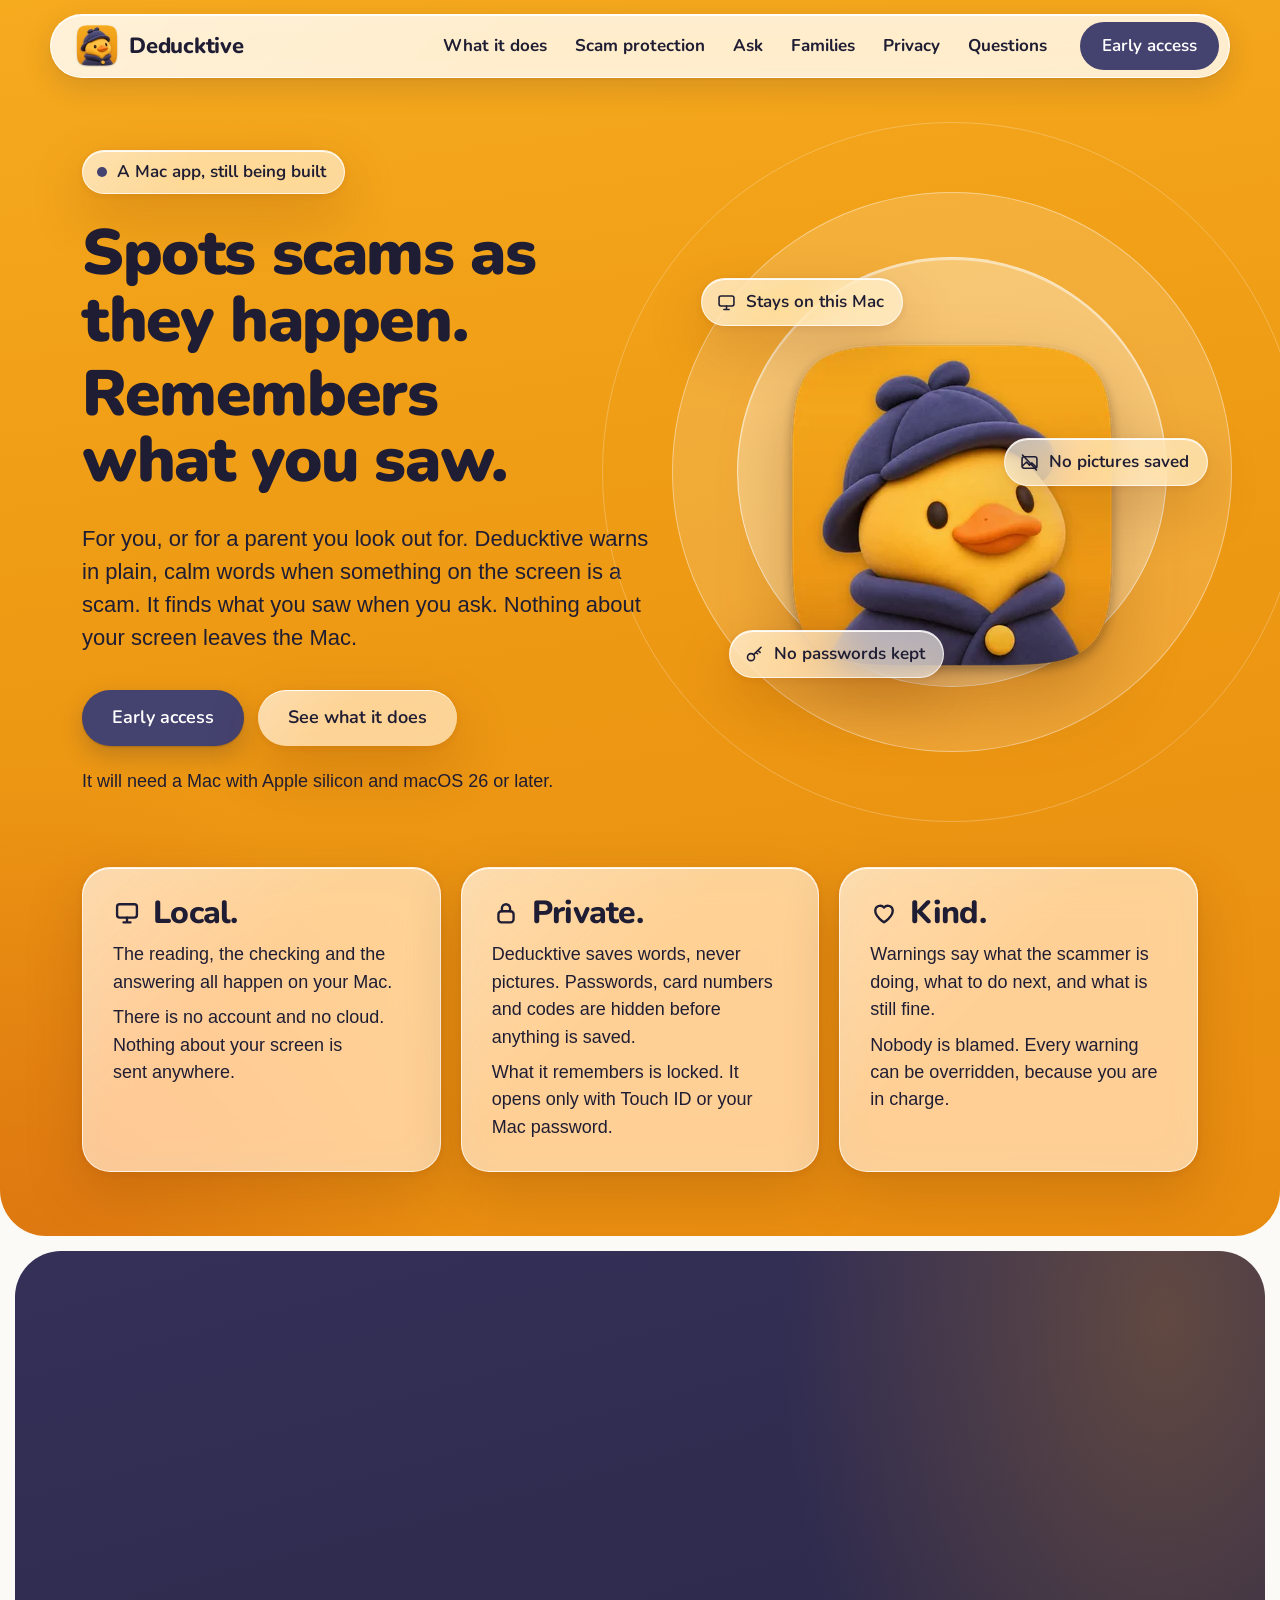
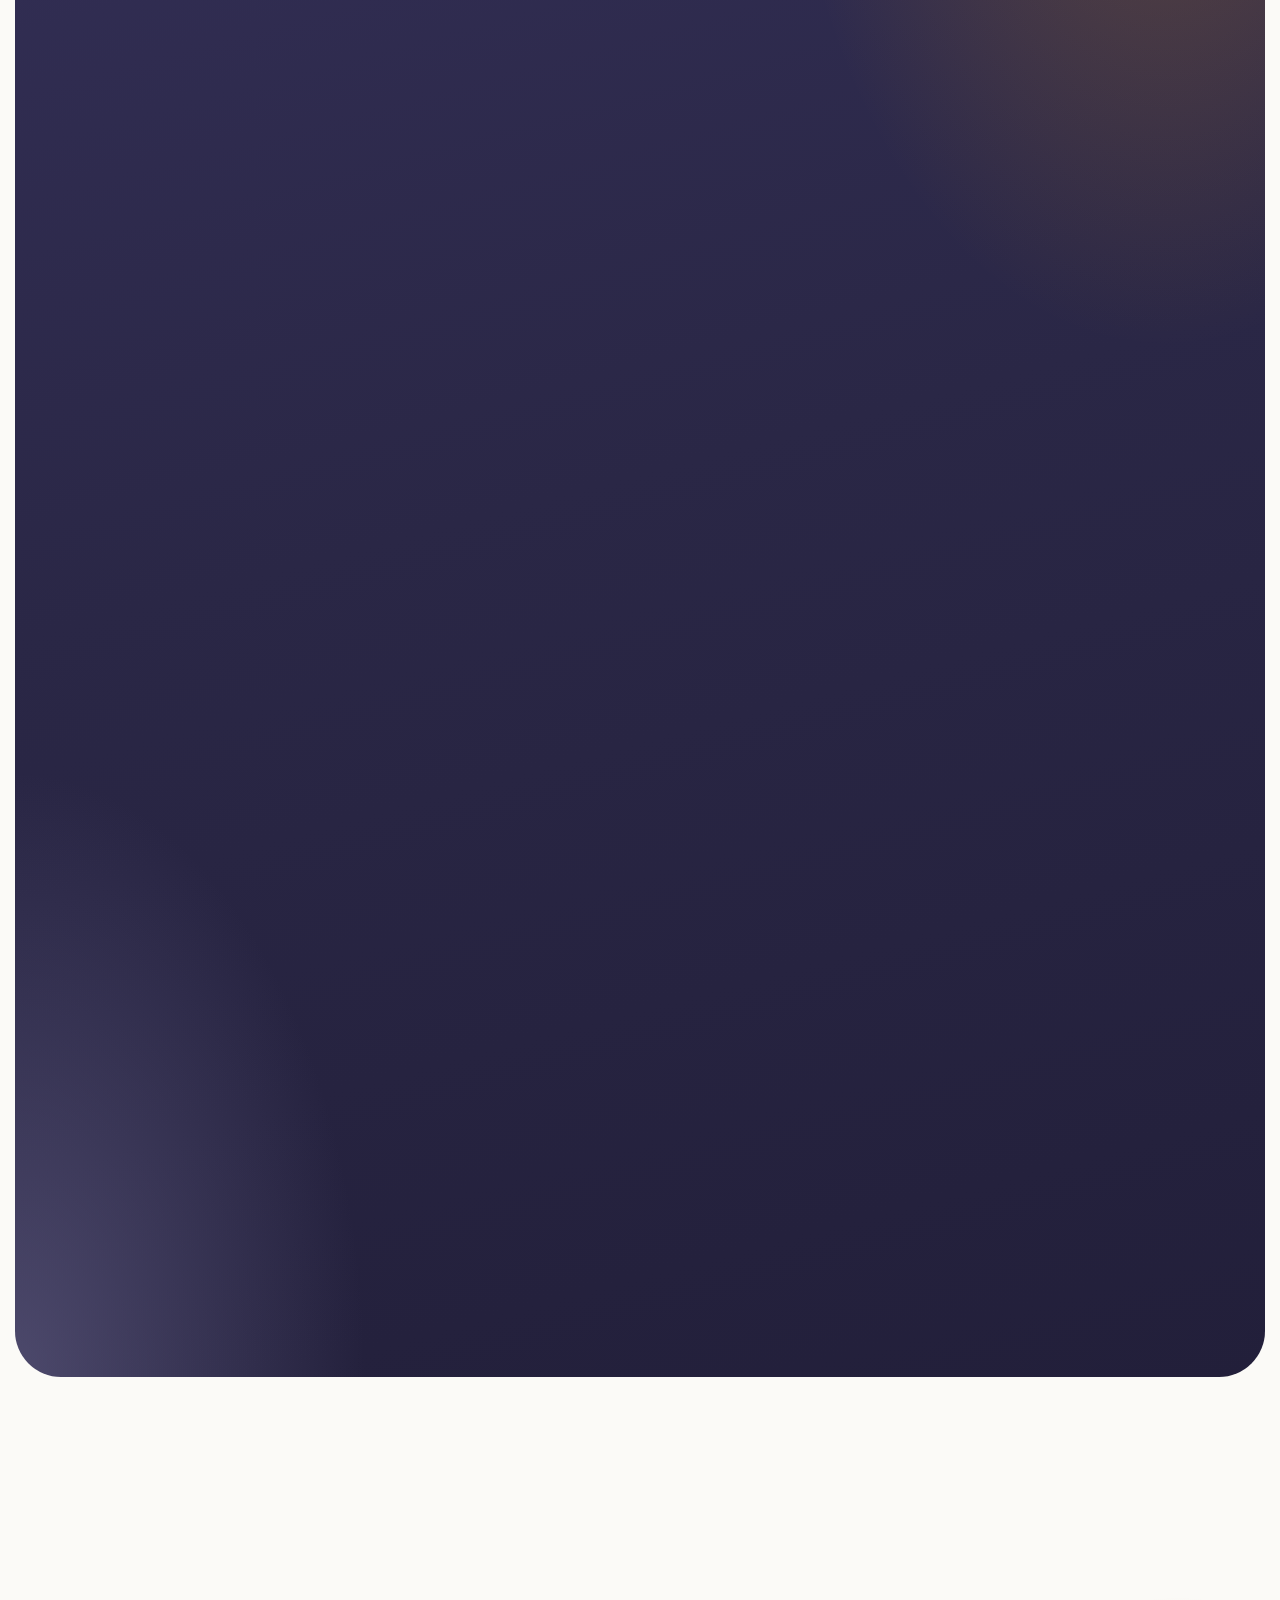
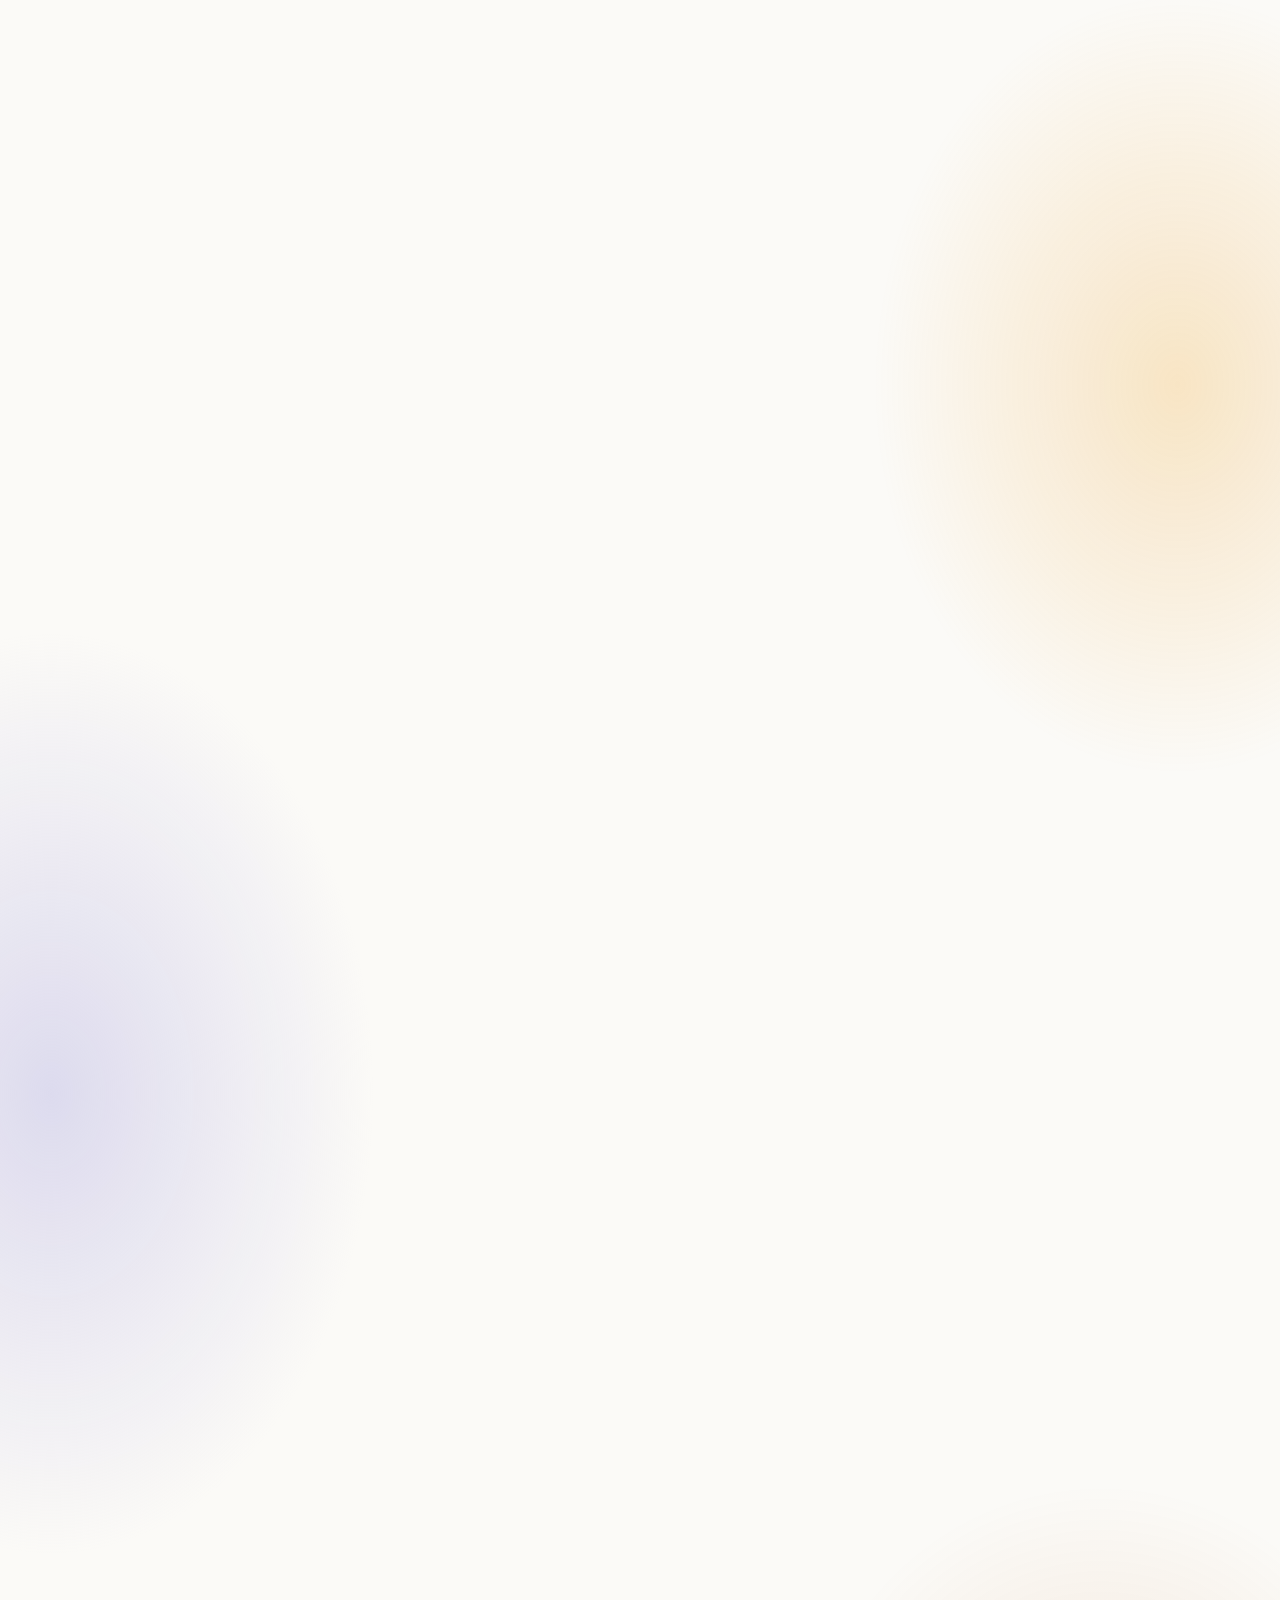
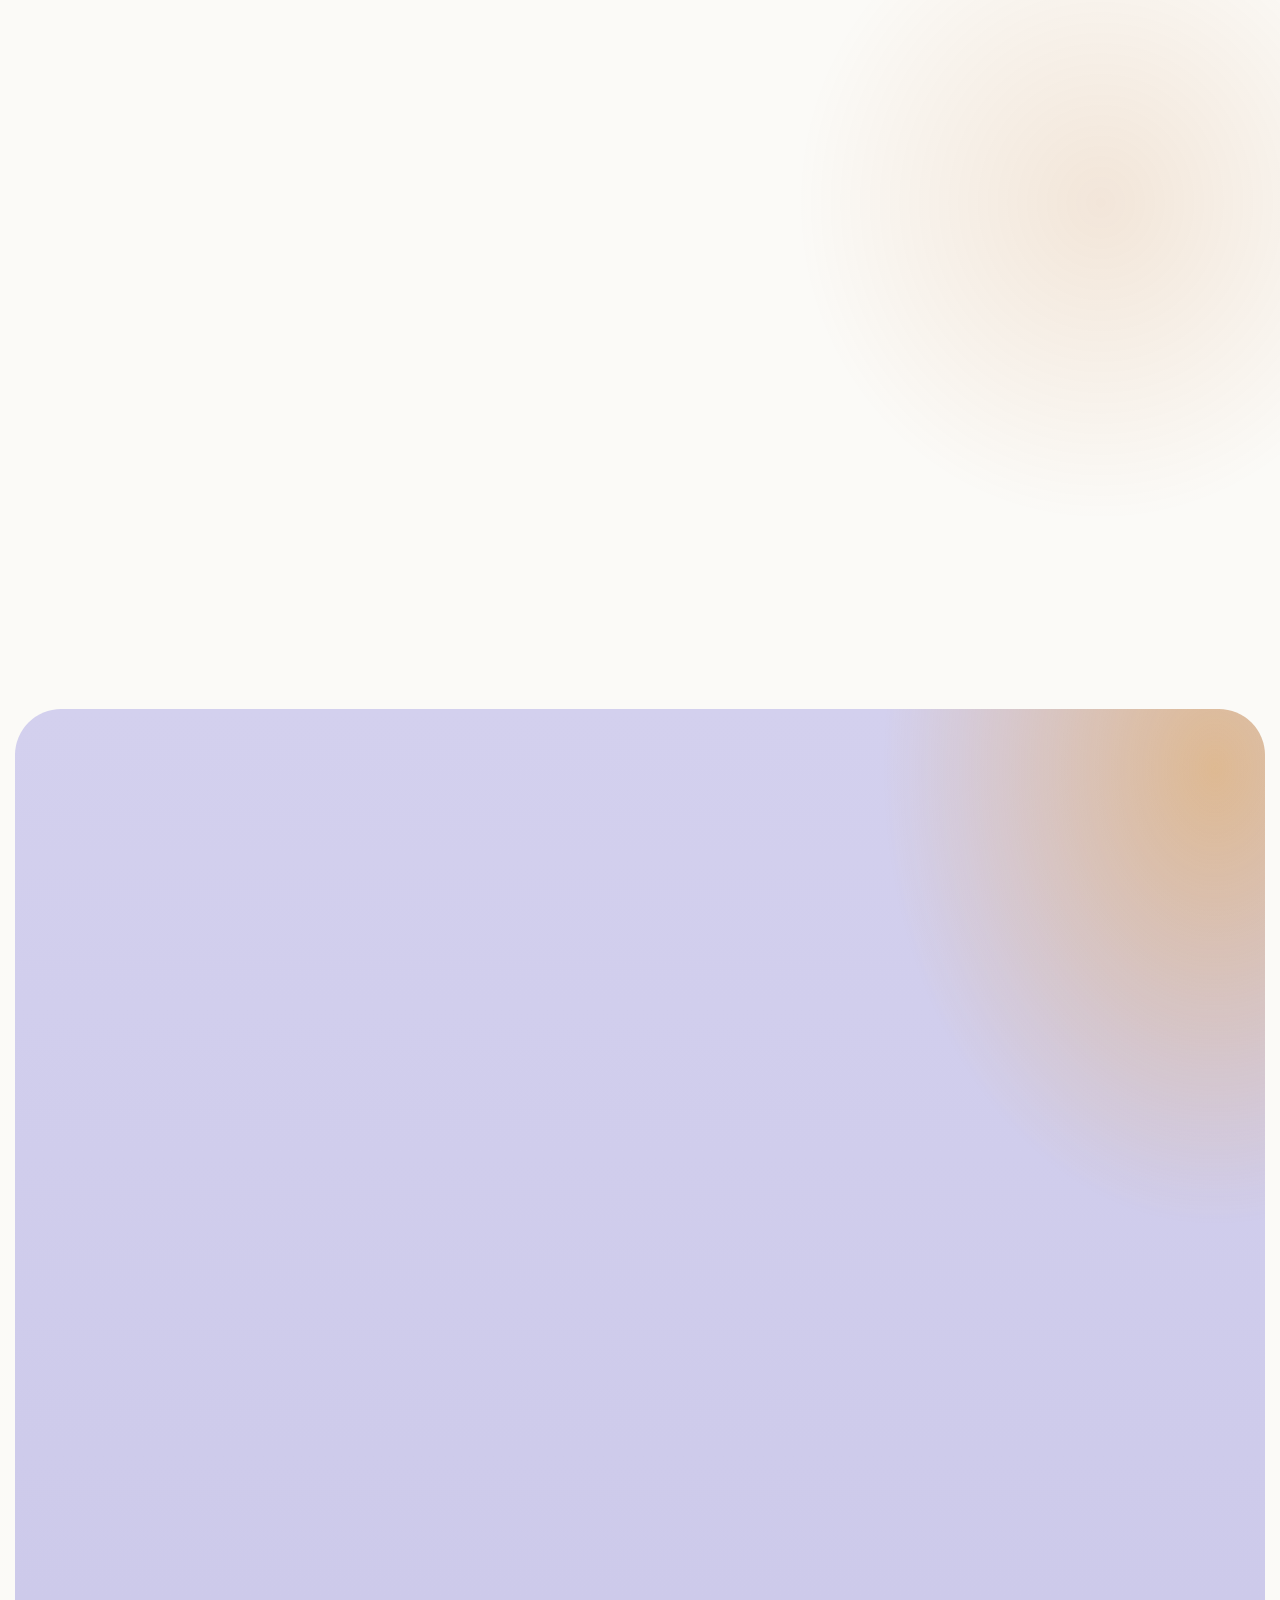
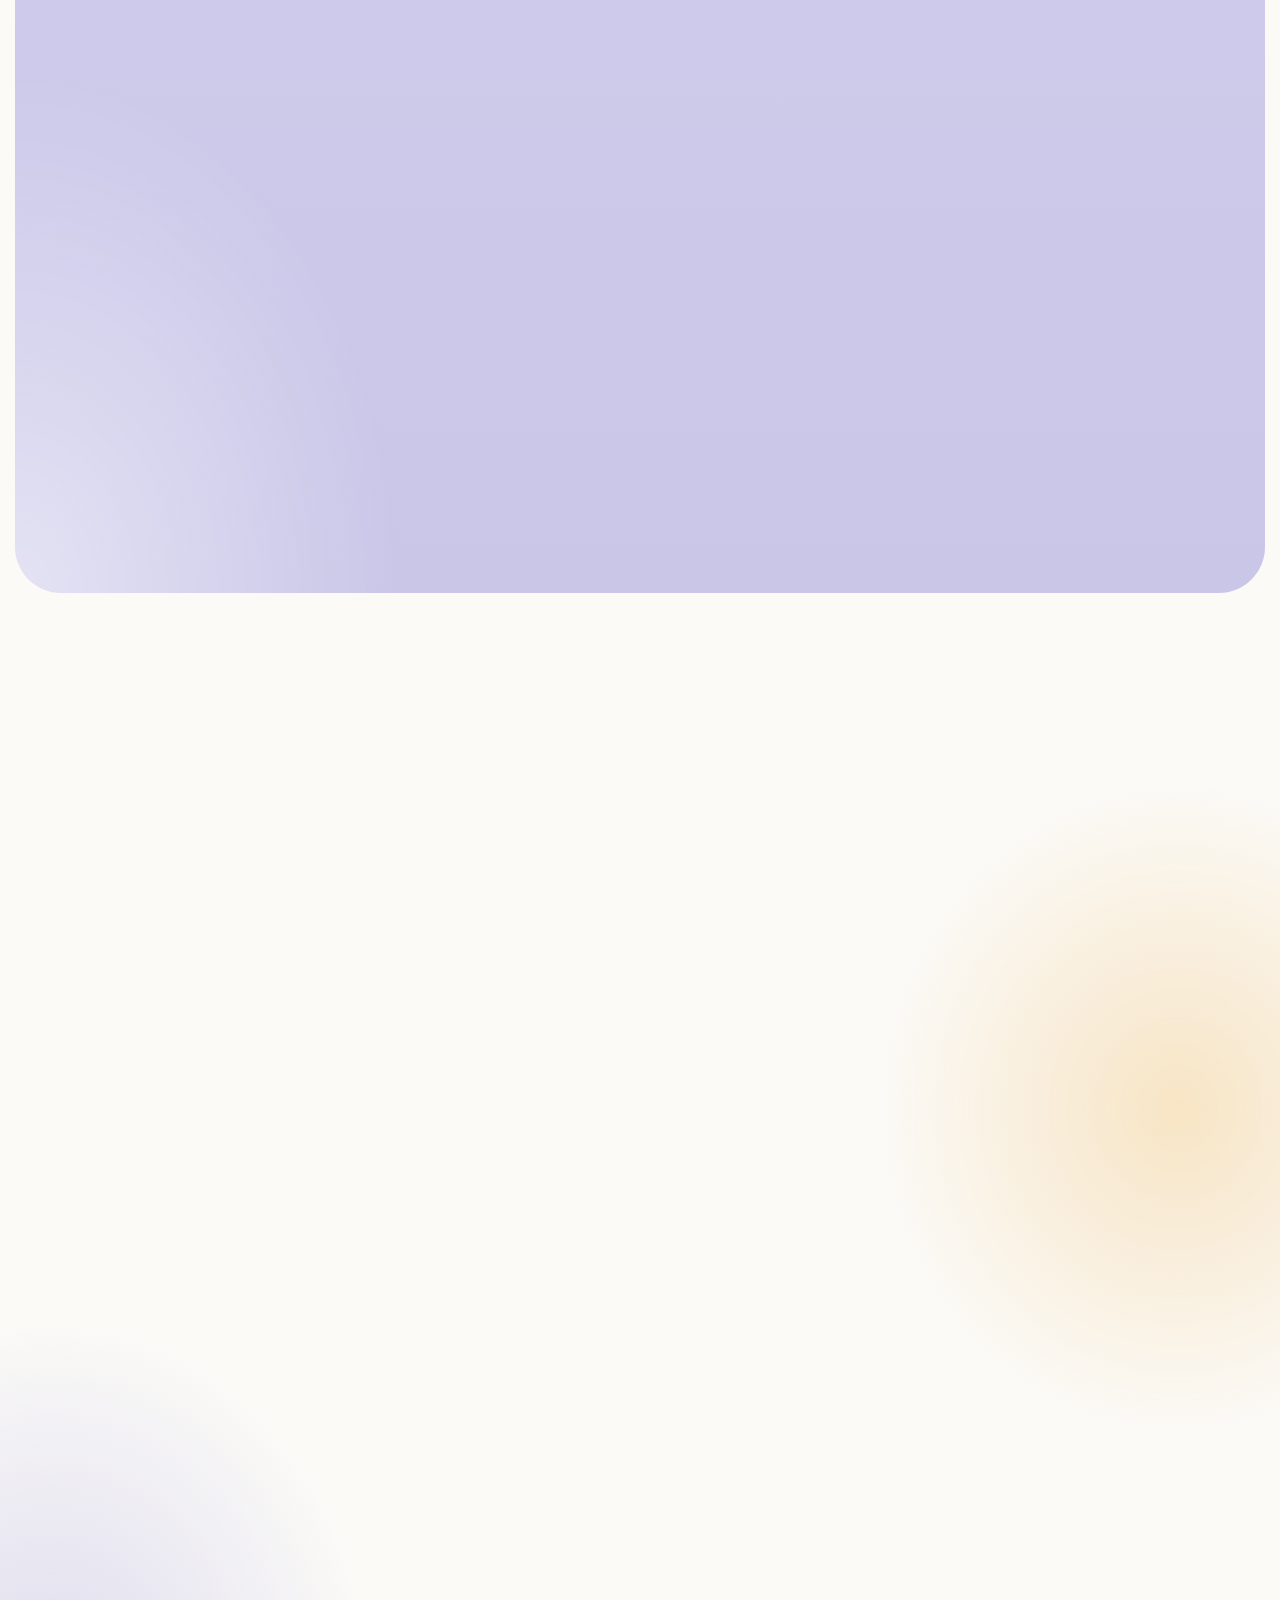
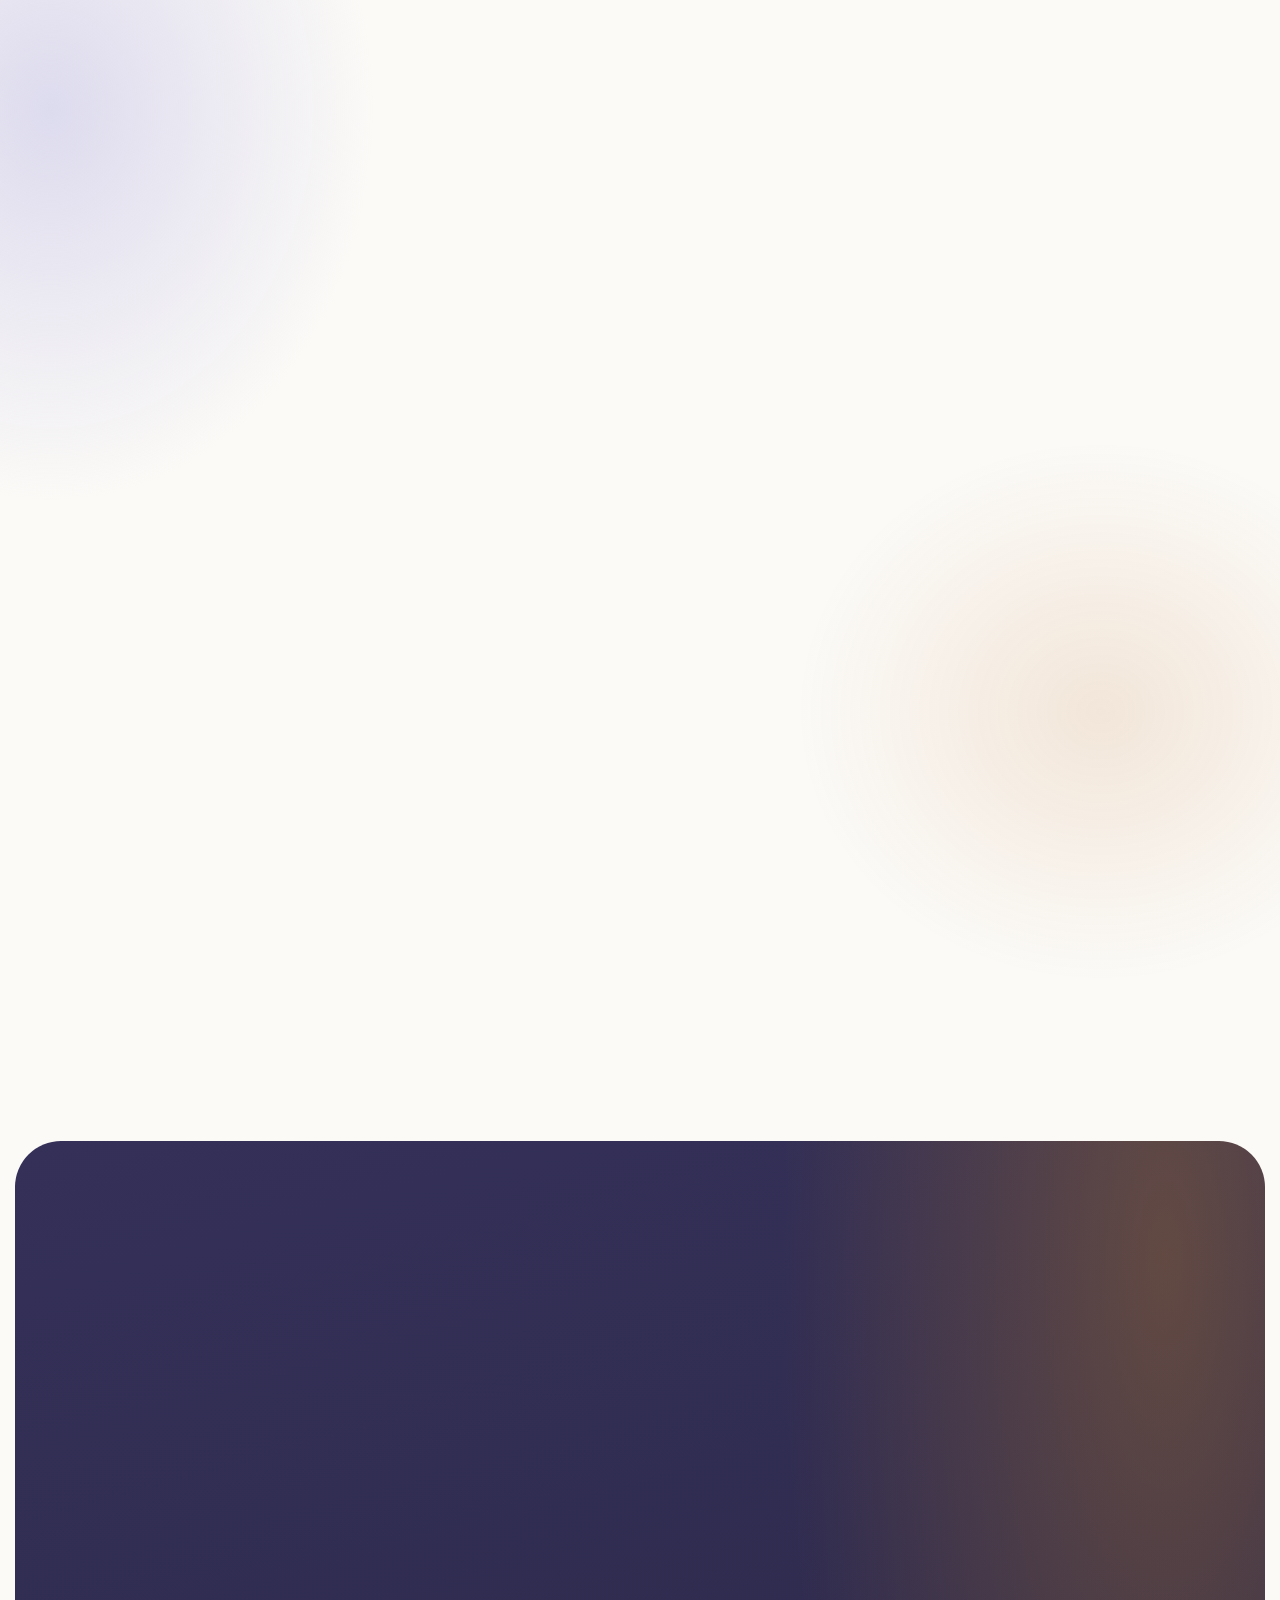
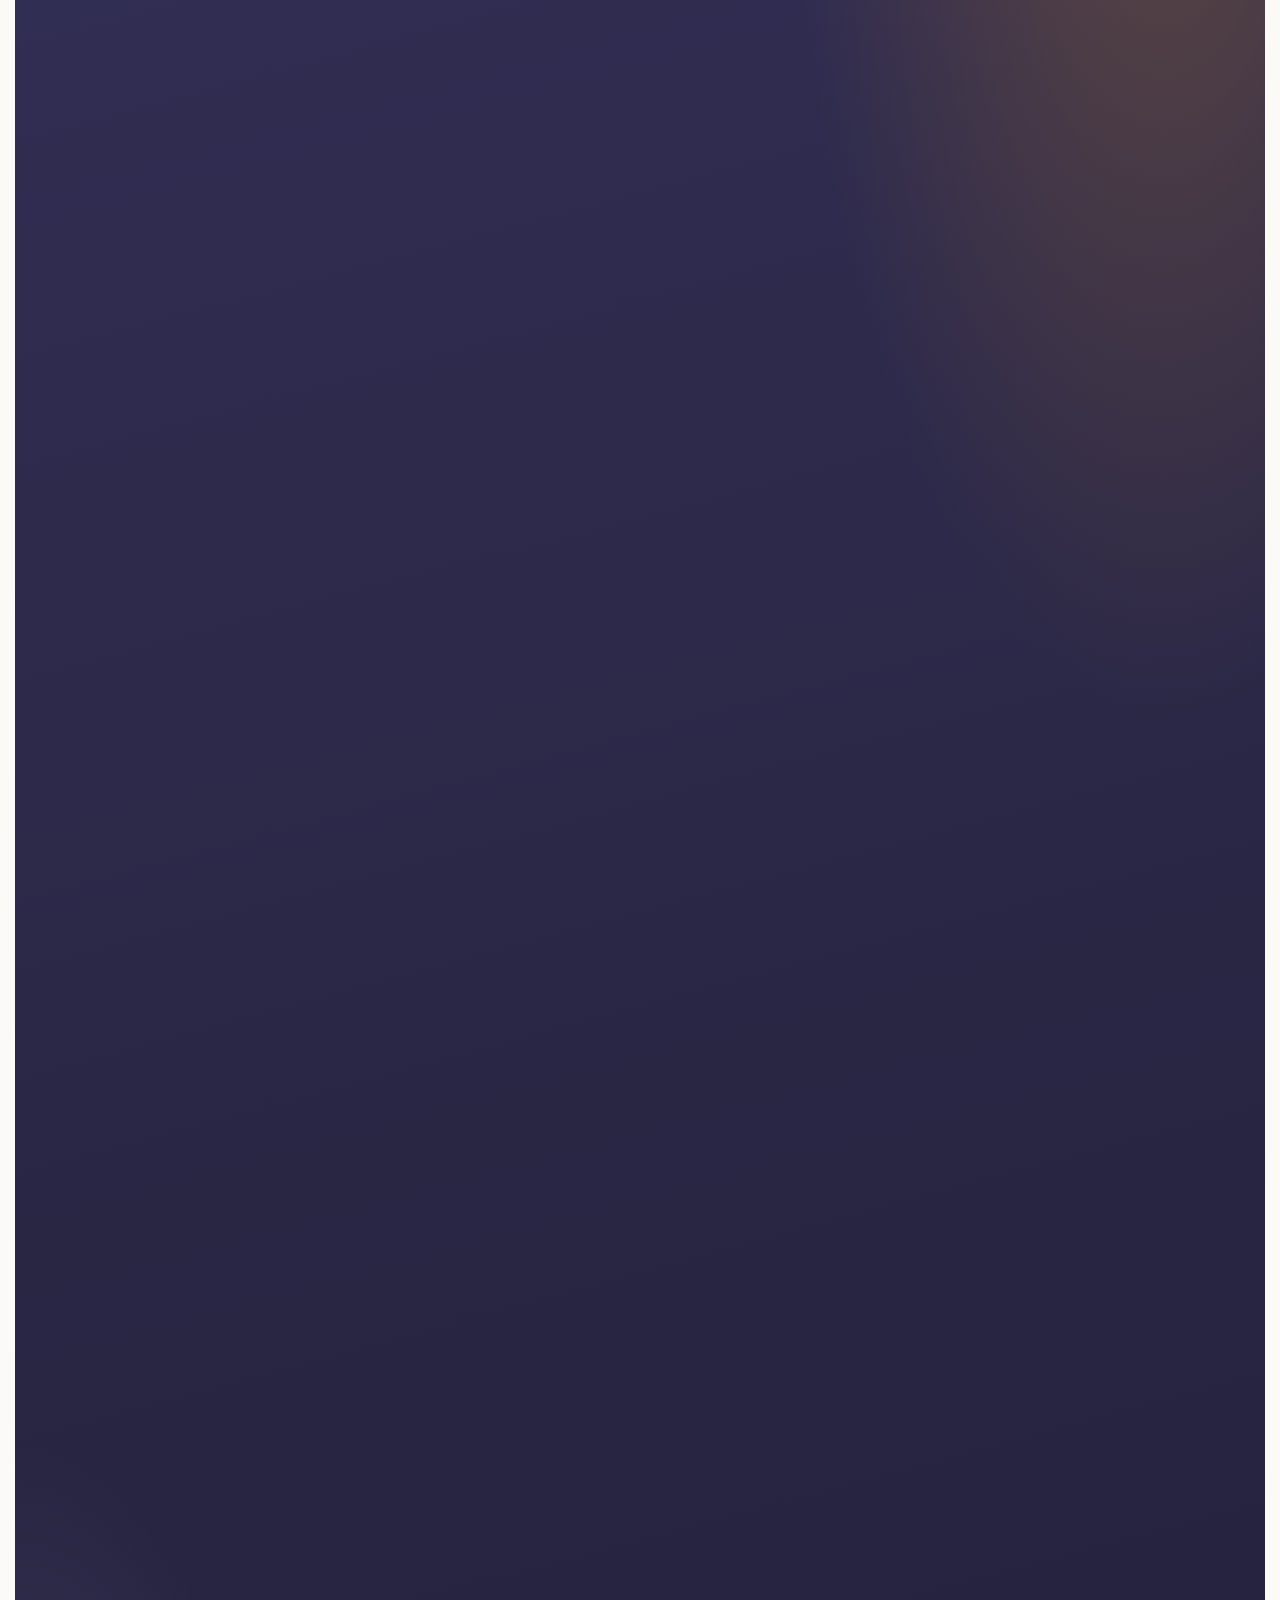
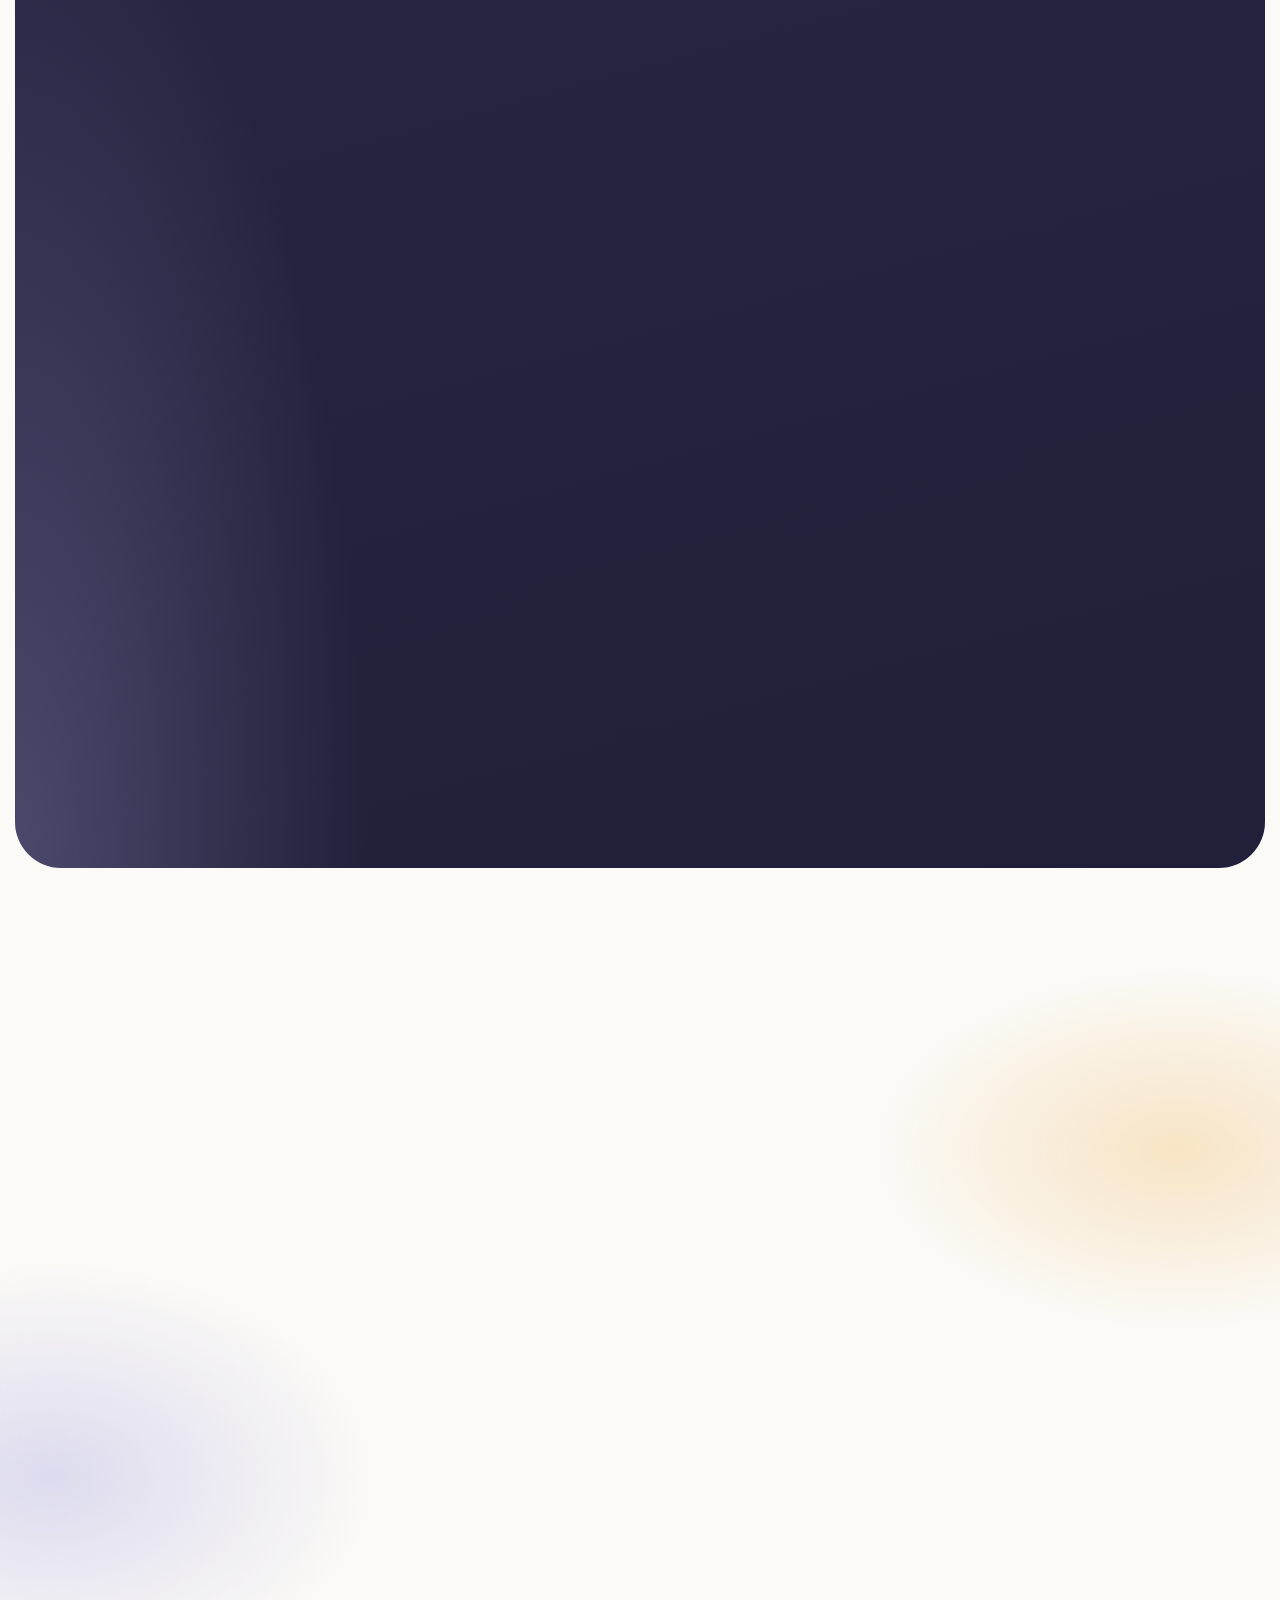
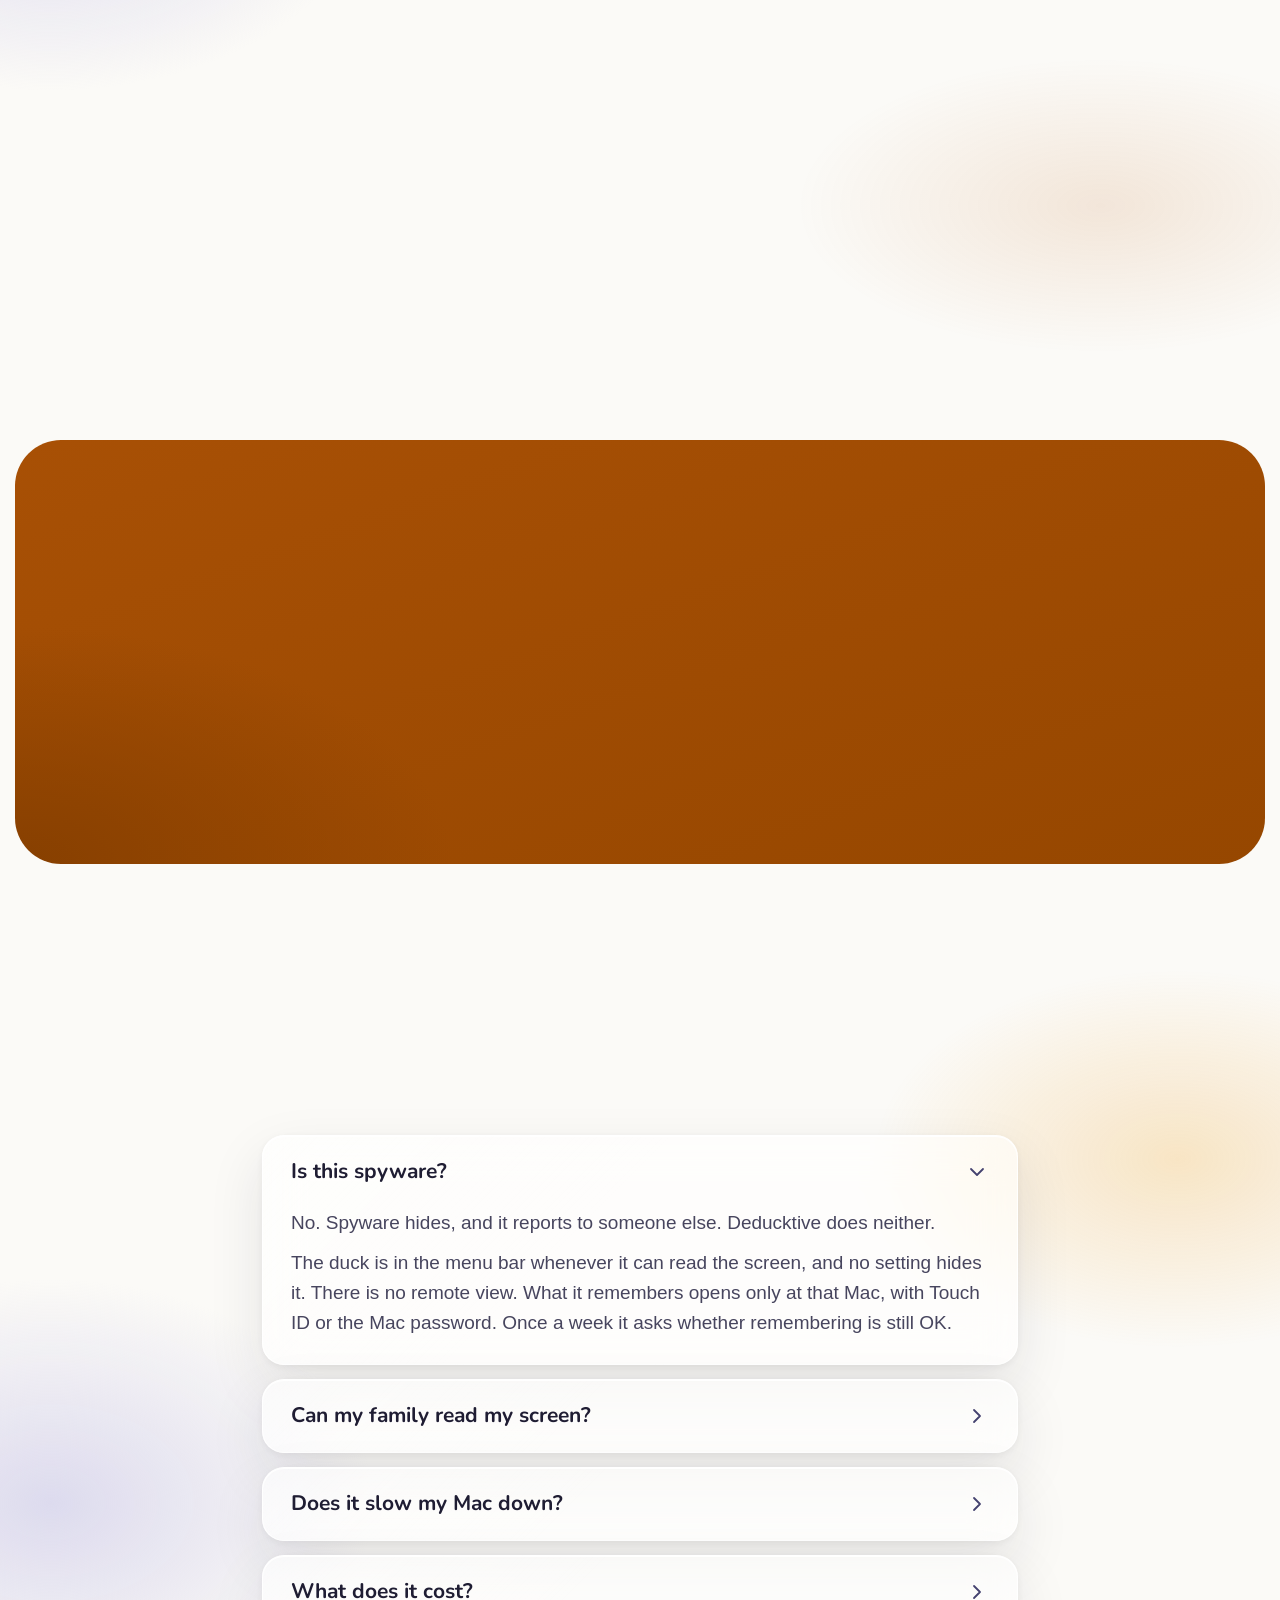
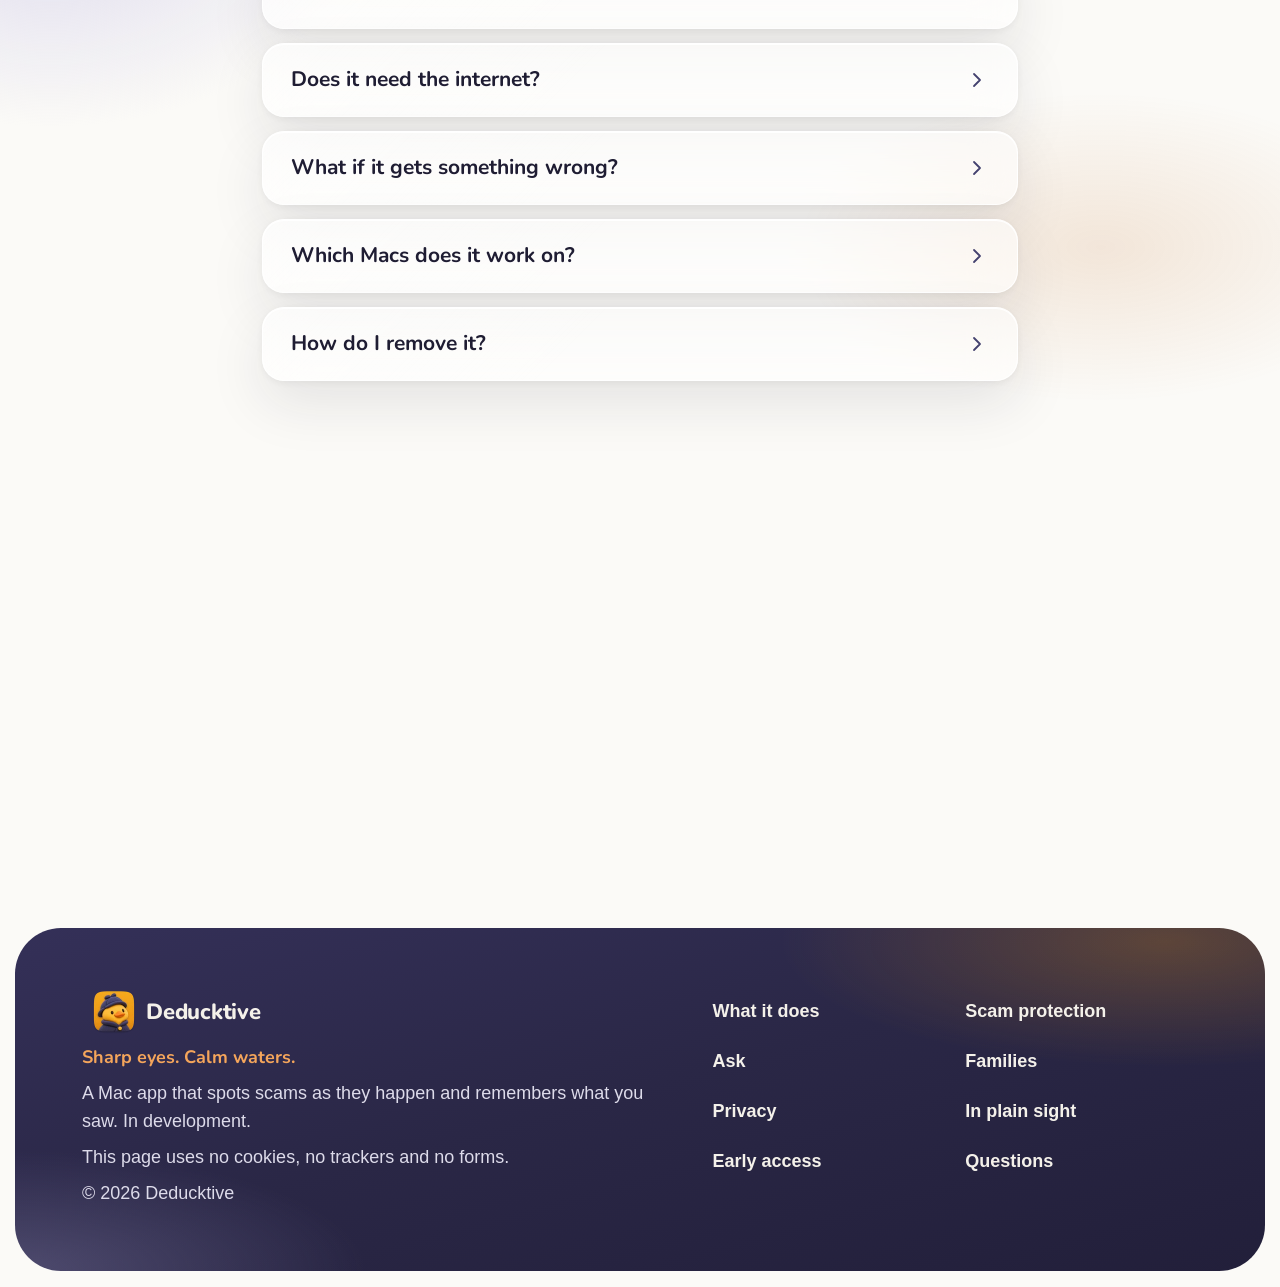
==== commit 1a2ba4ad: "Ducklings in the families section" ====
--- a/index.html
+++ b/index.html
@@ -96,10 +96,10 @@
           <h1 id="hero-h"><span>Spots scams as they happen.</span> <span>Remembers what you saw.</span></h1>
           <p class="hero-sub">For you, or for a parent you look out for. Deducktive warns in plain, calm words when something on the screen is a scam. It finds what you saw when you ask. Nothing about your screen leaves the Mac.</p>
           <div class="hero-cta">
-            <a class="btn btn-primary" href="#what">See what it does</a>
-            <a class="btn btn-glass glass" href="#early-access">Early access</a>
-          </div>
-          <p class="req">Not released yet. It will need a Mac with Apple silicon and macOS 26 or later.</p>
+            <a class="btn btn-primary" href="#early-access">Early access</a>
+            <a class="btn btn-glass glass" href="#what">See what it does</a>
+          </div>
+          <p class="req">It will need a Mac with Apple silicon and macOS 26 or later.</p>
         </div>
 
         <div class="hero-art">
@@ -420,6 +420,9 @@
         <h2 class="h2" id="fam-h">For the person at the Mac, and the person who helps them.</h2>
         <p class="lead">If you are setting this up for a parent, here is exactly what you will and will not see. It is the same thing your parent is told.</p>
       </div>
+      <div class="fam-art reveal" aria-hidden="true">
+        <img src="assets/img/family-ducklings-560.webp" srcset="assets/img/family-ducklings-560.webp 1x, assets/img/family-ducklings-1120.webp 2x" width="560" height="327" alt="" loading="lazy" decoding="async">
+      </div>
 
       <h3 class="who-h reveal">For the person at the Mac: two ways to look</h3>
       <p class="who-p reveal">You choose during setup and can change it any time. Warnings look the same in both. So does everything about privacy.</p>
--- a/assets/site.css
+++ b/assets/site.css
@@ -616,6 +616,8 @@
 .sample.simple .pill { height: 48px; padding: 0 26px; font-size: 1.125rem; }
 .sample.everyday .pill { height: 34px; padding: 0 16px; font-size: 1rem; }
 
+.fam-art { display: flex; justify-content: center; margin: 4px 0 36px; }
+.fam-art img { width: 560px; max-width: 100%; height: auto; filter: drop-shadow(0 22px 24px rgba(36, 31, 59, 0.2)); }
 .fam { display: grid; grid-template-columns: repeat(2, minmax(0, 1fr)); gap: 24px; align-items: stretch; }
 .fam-card { border-radius: var(--r-xl); padding: 34px 36px 36px; }
 .fam-card h4 { font-size: 1.5rem; line-height: 1.2; font-weight: 750; margin-bottom: 20px; display: flex; align-items: center; gap: 12px; }
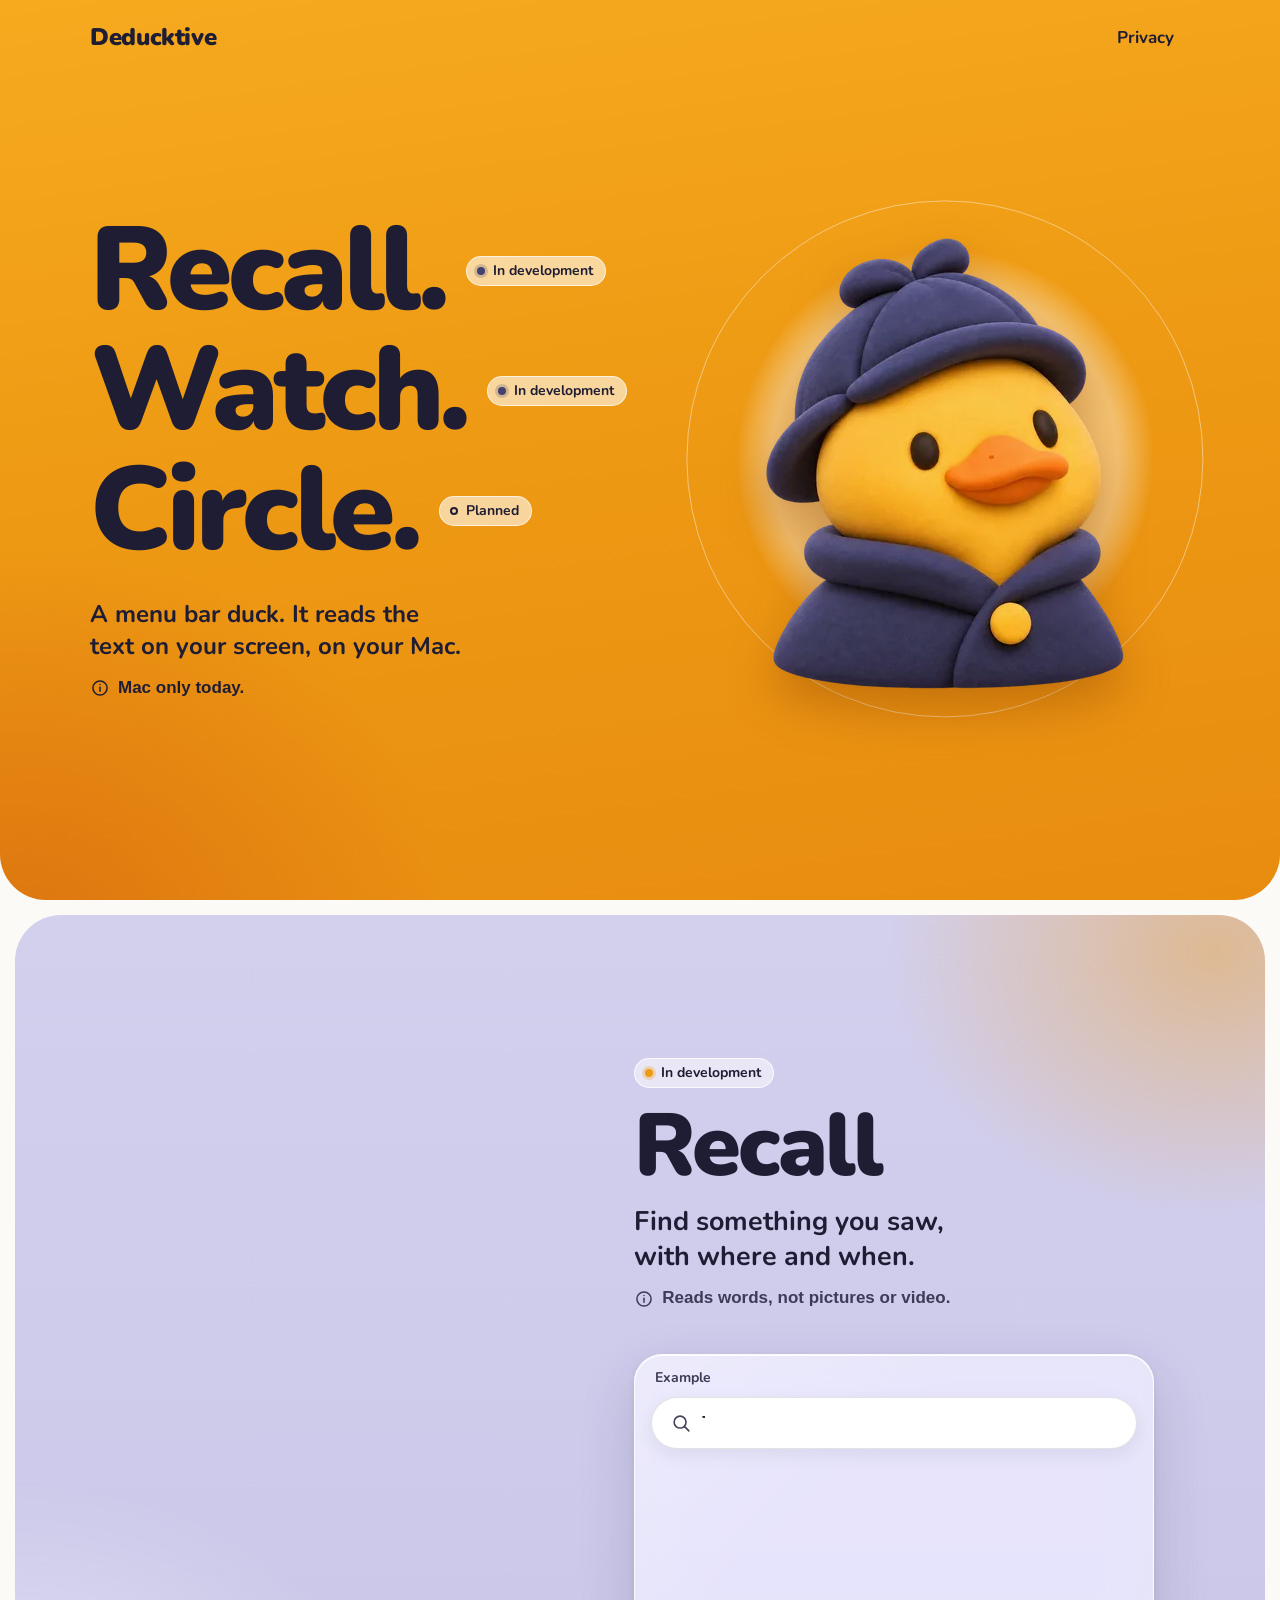
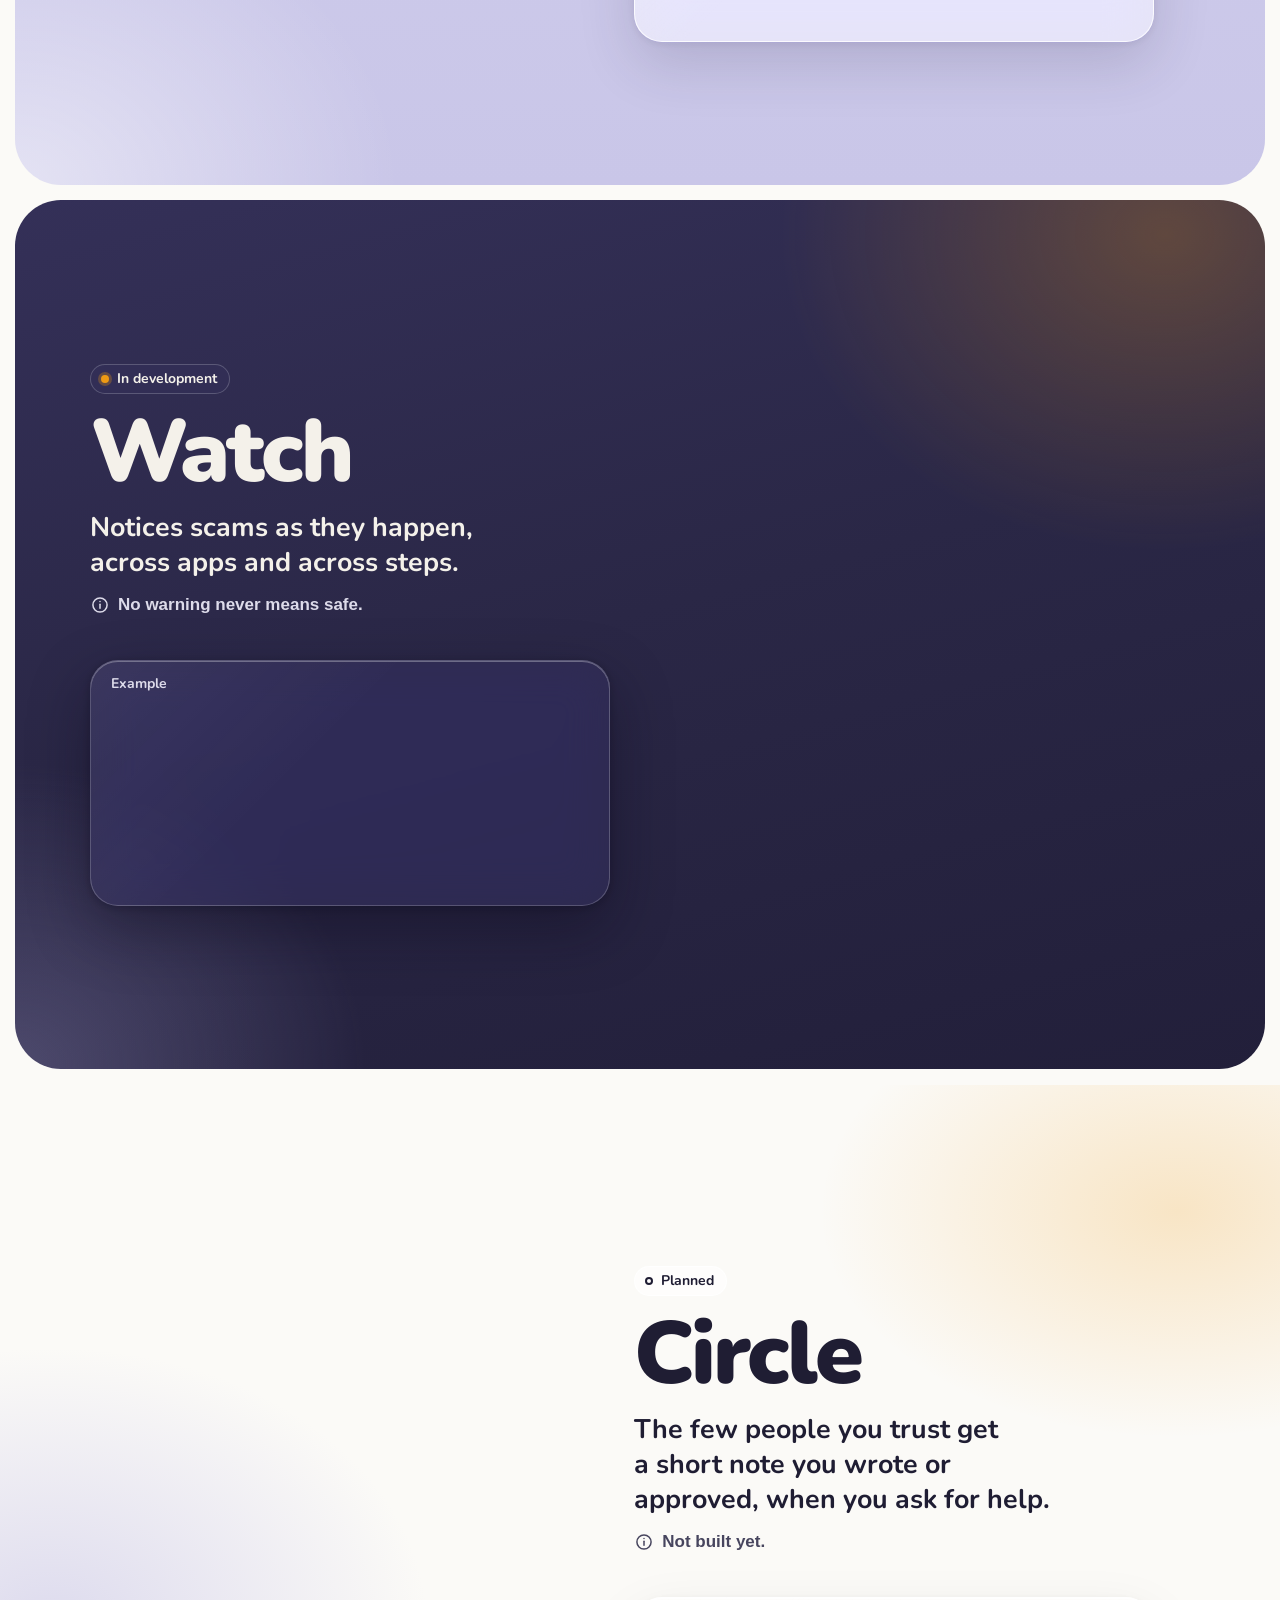
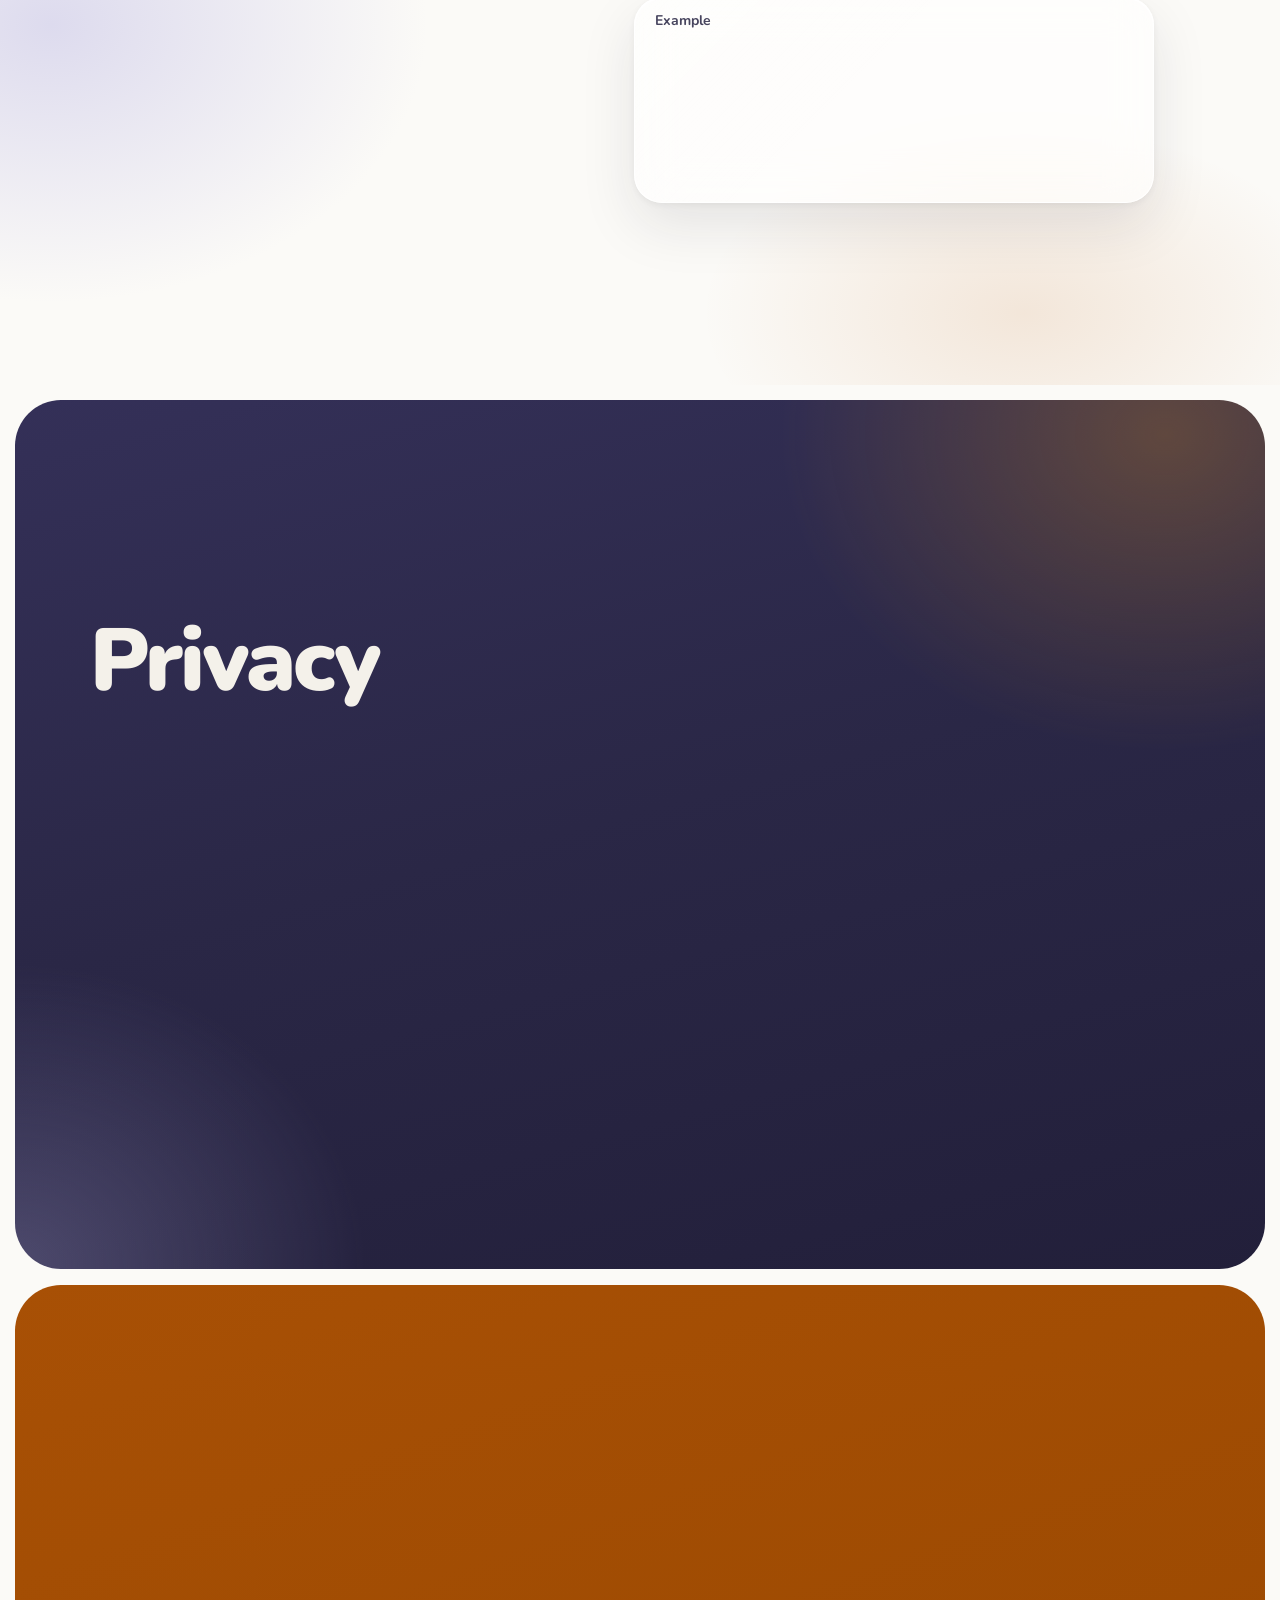
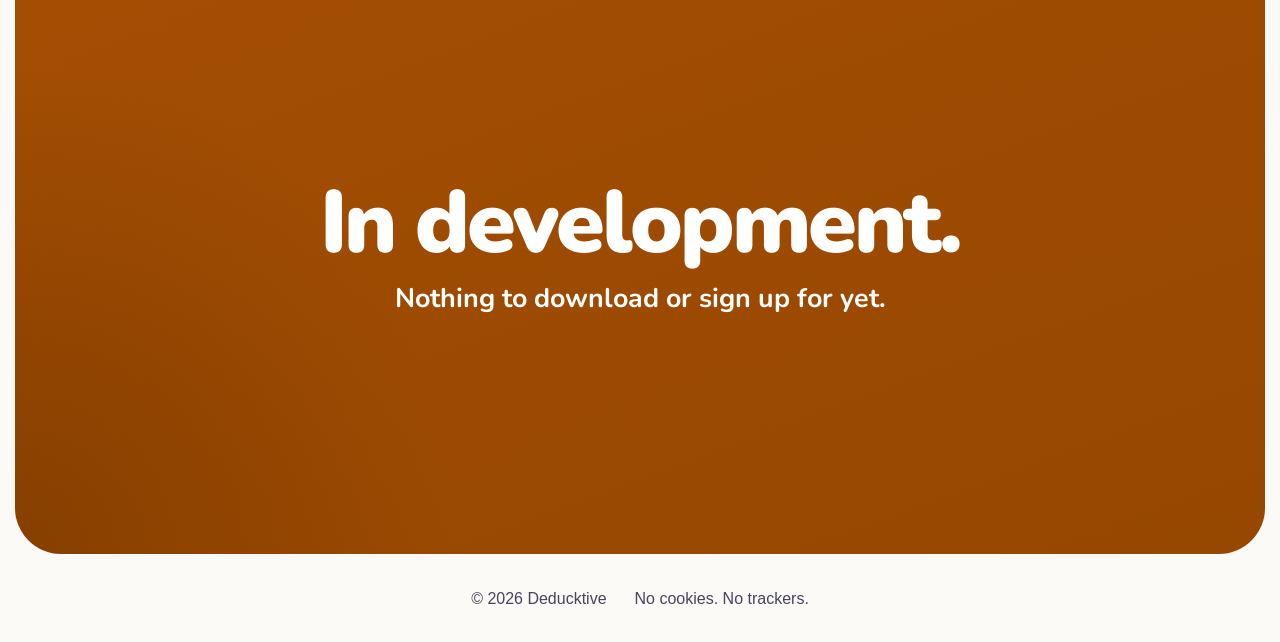
==== commit 03452cab: "Redesign: Recall, Watch, Circle. One idea per screen, limits beside each claim, separate privacy pag" ====
--- a/index.html
+++ b/index.html
@@ -7,24 +7,24 @@
 <meta name="color-scheme" content="light dark">
 <meta name="theme-color" content="#F6AA1E" media="(prefers-color-scheme: light)">
 <meta name="theme-color" content="#211E3A" media="(prefers-color-scheme: dark)">
-<title>Deducktive. Spots scams as they happen. Remembers what you saw.</title>
-<meta name="description" content="Deducktive is a Mac app, still in development, that spots scams as they happen, explains them in plain and calm words, and remembers what you saw so you can ask later. Everything runs and stays on your Mac.">
+<title>Deducktive. Recall. Watch. Circle.</title>
+<meta name="description" content="Deducktive is a duck in your Mac's menu bar. It reads the text on your screen, on your Mac, to find what you saw and to notice scams as they happen. Mac only today. In development.">
 <link rel="canonical" href="https://deducktive.com/">
 <meta property="og:type" content="website">
 <meta property="og:site_name" content="Deducktive">
 <meta property="og:url" content="https://deducktive.com/">
-<meta property="og:title" content="Deducktive. Spots scams as they happen. Remembers what you saw.">
-<meta property="og:description" content="A Mac app, still in development, that warns in plain and calm words when something on the screen is a scam, and finds what you saw when you ask. Everything stays on your Mac.">
+<meta property="og:title" content="Deducktive. Recall. Watch. Circle.">
+<meta property="og:description" content="A duck in your Mac's menu bar. It reads the text on your screen, on your Mac. Mac only today. In development.">
 <meta property="og:image" content="https://deducktive.com/assets/og.png">
 <meta property="og:image:type" content="image/png">
 <meta property="og:image:width" content="1200">
 <meta property="og:image:height" content="630">
-<meta property="og:image:alt" content="The Deducktive duck, a clay duck in a navy detective hat and coat, beside the words: Spots scams as they happen. Remembers what you saw.">
+<meta property="og:image:alt" content="The Deducktive duck, a clay duck in a navy detective hat and coat, beside the words: Recall. Watch. Circle.">
 <meta name="twitter:card" content="summary_large_image">
-<meta name="twitter:title" content="Deducktive. Spots scams as they happen. Remembers what you saw.">
-<meta name="twitter:description" content="A Mac app, still in development. Calm scam warnings and a private memory of what you saw. Everything stays on your Mac.">
+<meta name="twitter:title" content="Deducktive. Recall. Watch. Circle.">
+<meta name="twitter:description" content="A duck in your Mac's menu bar. Mac only today. In development.">
 <meta name="twitter:image" content="https://deducktive.com/assets/og.png">
-<meta name="twitter:image:alt" content="The Deducktive duck, a clay duck in a navy detective hat and coat, beside the words: Spots scams as they happen. Remembers what you saw.">
+<meta name="twitter:image:alt" content="The Deducktive duck, a clay duck in a navy detective hat and coat, beside the words: Recall. Watch. Circle.">
 <link rel="icon" type="image/png" sizes="32x32" href="assets/img/favicon-32.png" media="(prefers-color-scheme: light)">
 <link rel="icon" type="image/png" sizes="16x16" href="assets/img/favicon-16.png" media="(prefers-color-scheme: light)">
 <link rel="icon" type="image/png" sizes="32x32" href="assets/img/favicon-dark-32.png" media="(prefers-color-scheme: dark)">
@@ -39,716 +39,158 @@
 
 <svg class="sprite" xmlns="http://www.w3.org/2000/svg" aria-hidden="true" focusable="false">
   <symbol id="i-search" viewBox="0 0 24 24"><circle cx="11" cy="11" r="6.5"/><path d="M16 16l4.5 4.5"/></symbol>
-  <symbol id="i-pause" viewBox="0 0 24 24"><rect x="6.5" y="5" width="3.8" height="14" rx="1.3"/><rect x="13.7" y="5" width="3.8" height="14" rx="1.3"/></symbol>
-  <symbol id="i-shield" viewBox="0 0 24 24"><path d="M12 3l7.5 2.8v5.4c0 4.6-3 8.2-7.5 9.8-4.5-1.6-7.5-5.2-7.5-9.8V5.8z"/><path d="M8.8 12.2l2.3 2.3 4.3-4.6"/></symbol>
-  <symbol id="i-phone" viewBox="0 0 24 24"><path d="M6.2 3.6h2.9l1.5 4.1-2 1.5a11.5 11.5 0 0 0 6.2 6.2l1.5-2 4.1 1.5v2.9a2 2 0 0 1-2.2 2C10 19.2 4.8 14 4.2 5.8a2 2 0 0 1 2-2.2z"/></symbol>
-  <symbol id="i-xmark" viewBox="0 0 24 24"><path d="M6 6l12 12M18 6L6 18"/></symbol>
-  <symbol id="i-lock" viewBox="0 0 24 24"><rect x="5.5" y="10.5" width="13" height="9.5" rx="2.6"/><path d="M8.5 10.5V8a3.5 3.5 0 0 1 7 0v2.5"/></symbol>
+  <symbol id="i-home" viewBox="0 0 24 24"><path d="M4 11.2L12 4.5l8 6.7"/><path d="M6.2 9.8V19h11.6V9.8"/><path d="M10 19v-5h4v5"/></symbol>
+  <symbol id="i-form" viewBox="0 0 24 24"><rect x="5" y="4" width="14" height="16" rx="2.6"/><path d="M8.5 9h7M8.5 12.5h7M8.5 16h4"/></symbol>
   <symbol id="i-envelope" viewBox="0 0 24 24"><rect x="3.5" y="5.5" width="17" height="13" rx="2.6"/><path d="M4.2 7.6l7.8 5.9 7.8-5.9"/></symbol>
-  <symbol id="i-compass" viewBox="0 0 24 24"><circle cx="12" cy="12" r="8.5"/><path d="M15.6 8.4l-2.1 5.1-5.1 2.1 2.1-5.1z"/></symbol>
-  <symbol id="i-message" viewBox="0 0 24 24"><path d="M12 4.5c4.7 0 8.5 3.1 8.5 7s-3.8 7-8.5 7c-1 0-2-.1-2.9-.4L5 19.5l1-3.3C4.5 15 3.5 13.3 3.5 11.5c0-3.9 3.8-7 8.5-7z"/></symbol>
-  <symbol id="i-chevron" viewBox="0 0 24 24"><path d="M9 6l6 6-6 6"/></symbol>
-  <symbol id="i-eye" viewBox="0 0 24 24"><path d="M3.5 12s3.2-6 8.5-6 8.5 6 8.5 6-3.2 6-8.5 6-8.5-6-8.5-6z"/><circle cx="12" cy="12" r="2.6"/></symbol>
-  <symbol id="i-eye-slash" viewBox="0 0 24 24"><path d="M3.5 12s3.2-6 8.5-6 8.5 6 8.5 6-3.2 6-8.5 6-8.5-6-8.5-6z"/><circle cx="12" cy="12" r="2.6"/><path d="M5 4.5l14 15"/></symbol>
+  <symbol id="i-warning" viewBox="0 0 24 24"><path d="M12 4.2l8.8 15.3H3.2z"/><path d="M12 10v4.4"/><path d="M12 17.2v.1"/></symbol>
+  <symbol id="i-info" viewBox="0 0 24 24"><circle cx="12" cy="12" r="8.5"/><path d="M12 11v5"/><path d="M12 7.8v.1"/></symbol>
   <symbol id="i-check" viewBox="0 0 24 24"><path d="M5.5 12.5l4.2 4.2L18.5 7.5"/></symbol>
-  <symbol id="i-warning" viewBox="0 0 24 24"><path d="M12 4.2l8.8 15.3H3.2z"/><path d="M12 10v4.4"/><path d="M12 17.2v.1"/></symbol>
-  <symbol id="i-stop" viewBox="0 0 24 24"><path d="M8.3 2.6h7.4l5.7 5.7v7.4l-5.7 5.7H8.3l-5.7-5.7V8.3z" fill="currentColor" stroke="none"/><path d="M12 7v6.4" stroke="#fff" stroke-width="2.4" stroke-linecap="round"/><circle cx="12" cy="16.9" r="1.35" fill="#fff"/></symbol>
-  <symbol id="i-mac" viewBox="0 0 24 24"><rect x="3.5" y="4.5" width="17" height="11.5" rx="2.2"/><path d="M9 20h6M12 16v4"/></symbol>
-  <symbol id="i-info" viewBox="0 0 24 24"><circle cx="12" cy="12" r="8.5"/><path d="M12 11v5"/><path d="M12 7.8v.1"/></symbol>
-  <symbol id="i-image-slash" viewBox="0 0 24 24"><rect x="3.5" y="5.5" width="17" height="13" rx="2.6"/><path d="M4 16l4.5-4.5 3.5 3.5 2.5-2.5 5.5 5"/><path d="M4 3.5l16 17"/></symbol>
-  <symbol id="i-key" viewBox="0 0 24 24"><circle cx="8" cy="15" r="4"/><path d="M11 12.2l8.5-8.5M16 7.2l2.4 2.4M13.8 9.4l1.8 1.8"/></symbol>
-  <symbol id="i-heart" viewBox="0 0 24 24"><path d="M12 20s-7.5-4.6-7.5-10.1A4.2 4.2 0 0 1 12 7.4a4.2 4.2 0 0 1 7.5 2.5C19.5 15.4 12 20 12 20z"/></symbol>
-  <symbol id="i-hand" viewBox="0 0 24 24"><circle cx="12" cy="8" r="3.4"/><path d="M5 20c.7-3.6 3.4-5.8 7-5.8s6.3 2.2 7 5.8"/><path d="M9.6 17.2l1.8 1.8 3.2-3.4"/></symbol>
-  <symbol id="i-tools" viewBox="0 0 24 24"><path d="M14.5 6.2a3.8 3.8 0 0 0-5 4.7l-5.3 5.3a1.6 1.6 0 0 0 2.3 2.3l5.3-5.3a3.8 3.8 0 0 0 4.7-5l-2.4 2.4-2-2z"/></symbol>
-  <symbol id="i-download-off" viewBox="0 0 24 24"><path d="M12 4.5v9.5M8 10.5l4 4 4-4M5 19.5h14"/><path d="M4.5 4.5l15 15"/></symbol>
-  <symbol id="i-form-off" viewBox="0 0 24 24"><rect x="4.5" y="5" width="15" height="14" rx="2.6"/><path d="M8 10h8M8 14h5"/><path d="M4 3.5l16 17"/></symbol>
+  <symbol id="i-arrow" viewBox="0 0 24 24"><path d="M5 12h13M13 6.5l5.5 5.5-5.5 5.5"/></symbol>
 </svg>
 
 <a class="skip" href="#main">Skip to the main content</a>
 
-<header class="site-header">
-  <div class="bar glass">
-    <a class="wordmark" href="#top" aria-label="Deducktive, back to the top">
-      <picture><source media="(prefers-color-scheme: dark)" srcset="assets/img/logo-dark-88.webp"><img src="assets/img/logo-88.webp" width="44" height="44" alt=""></picture>Deducktive
-    </a>
-    <nav class="site-nav" aria-label="Sections of this page">
-      <ul>
-        <li><a href="#what">What it does</a></li>
-        <li><a href="#protect">Scam protection</a></li>
-        <li><a href="#ask">Ask</a></li>
-        <li><a href="#families">Families</a></li>
-        <li><a href="#privacy">Privacy</a></li>
-        <li><a href="#faq">Questions</a></li>
-      </ul>
-    </nav>
-    <a class="btn btn-primary btn-sm" href="#early-access">Early access</a>
-  </div>
+<header class="top">
+  <a class="wordmark" href="#top" aria-label="Deducktive, back to the top">Deducktive</a>
+  <a class="top-link" href="privacy.html">Privacy</a>
 </header>
 
 <main id="main">
 
-  <!-- 1. Hero -->
-  <section class="hero sheet field field-sun" id="top" aria-labelledby="hero-h">
-    <div class="wrap">
-      <div class="hero-grid">
-        <div>
-          <p class="status glass"><span class="dot" aria-hidden="true"></span>A Mac app, still being built</p>
-          <h1 id="hero-h"><span>Spots scams as they happen.</span> <span>Remembers what you saw.</span></h1>
-          <p class="hero-sub">For you, or for a parent you look out for. Deducktive warns in plain, calm words when something on the screen is a scam. It finds what you saw when you ask. Nothing about your screen leaves the Mac.</p>
-          <div class="hero-cta">
-            <a class="btn btn-primary" href="#early-access">Early access</a>
-            <a class="btn btn-glass glass" href="#what">See what it does</a>
-          </div>
-          <p class="req">It will need a Mac with Apple silicon and macOS 26 or later.</p>
-        </div>
-
-        <div class="hero-art">
-          <div class="ripples" aria-hidden="true"><i></i><i></i><i></i></div>
-          <picture>
-            <source media="(prefers-color-scheme: dark)" srcset="assets/img/icon-dark-350.webp 1x, assets/img/icon-dark-700.webp 2x">
-            <img class="hero-icon" src="assets/img/icon-350.webp" srcset="assets/img/icon-350.webp 1x, assets/img/icon-700.webp 2x" width="350" height="350" alt="The Deducktive app icon: a soft clay duck in a navy detective hat and coat." fetchpriority="high">
-          </picture>
-          <span class="chip glass"><svg class="i" aria-hidden="true"><use href="#i-mac"/></svg>Stays on this Mac</span>
-          <span class="chip glass"><svg class="i" aria-hidden="true"><use href="#i-image-slash"/></svg>No pictures saved</span>
-          <span class="chip glass"><svg class="i" aria-hidden="true"><use href="#i-key"/></svg>No passwords kept</span>
-        </div>
+  <!-- 1. The duck and three words -->
+  <section class="screen hero field field-sun is-current" id="top" data-screen aria-labelledby="hero-h">
+    <div class="wrap hero-grid">
+      <div class="hero-copy">
+        <h1 class="vh" id="hero-h">Deducktive: Recall, Watch, Circle</h1>
+        <ul class="words">
+          <li><a href="#recall"><span class="w">Recall.</span><span class="tag">In development</span></a></li>
+          <li><a href="#watch"><span class="w">Watch.</span><span class="tag">In development</span></a></li>
+          <li><a href="#circle"><span class="w">Circle.</span><span class="tag tag-planned">Planned</span></a></li>
+        </ul>
+        <p class="hero-say">A menu bar duck. It reads the text on your screen, on your Mac.</p>
+        <p class="limit"><svg class="i" aria-hidden="true"><use href="#i-info"/></svg>Mac only today.</p>
       </div>
-
-      <h2 class="vh" id="promises-h">Three promises: local, private, kind</h2>
-      <div class="promises">
-        <div class="promise glass">
-          <h3><svg class="i" aria-hidden="true"><use href="#i-mac"/></svg>Local.</h3>
-          <p>The reading, the checking and the answering all happen on your Mac.</p>
-          <p>There is no account and no cloud. Nothing about your screen is sent anywhere.</p>
-        </div>
-        <div class="promise glass">
-          <h3><svg class="i" aria-hidden="true"><use href="#i-lock"/></svg>Private.</h3>
-          <p>Deducktive saves words, never pictures. Passwords, card numbers and codes are hidden before anything is saved.</p>
-          <p>What it remembers is locked. It opens only with Touch ID or your Mac password.</p>
-        </div>
-        <div class="promise glass">
-          <h3><svg class="i" aria-hidden="true"><use href="#i-heart"/></svg>Kind.</h3>
-          <p>Warnings say what the scammer is doing, what to do next, and what is still fine.</p>
-          <p>Nobody is blamed. Every warning can be overridden, because you are in charge.</p>
-        </div>
+      <div class="art art-hero">
+        <img src="assets/img/hero-duck-460.webp" srcset="assets/img/hero-duck-460.webp 460w, assets/img/hero-duck-920.webp 920w" sizes="(min-width: 960px) 460px, (min-width: 600px) 320px, 220px" width="460" height="460" alt="A soft clay duck in a navy detective hat and coat." fetchpriority="high">
       </div>
     </div>
   </section>
 
-  <!-- 2. What it does -->
-  <section class="sheet field field-night" id="what" aria-labelledby="what-h">
-    <div class="wrap">
-      <div class="sec-head reveal">
-        <p class="eyebrow">What it does</p>
-        <h2 class="h2" id="what-h">One quiet reader. Two jobs.</h2>
-        <p class="lead">Deducktive reads the same words you do, and uses them twice: once to watch for scams, and once to help you find things later.</p>
+  <!-- 2. Recall -->
+  <section class="screen act sheet field field-dawn" id="recall" data-screen aria-labelledby="recall-h">
+    <div class="wrap act-grid">
+      <div class="act-copy">
+        <p class="tag">In development</p>
+        <h2 id="recall-h">Recall</h2>
+        <p class="say">Find something you saw, with where and when.</p>
+        <p class="limit"><svg class="i" aria-hidden="true"><use href="#i-info"/></svg>Reads words, not pictures or video.</p>
       </div>
-
-      <div class="duo">
-        <article class="demo glass reveal">
-          <div class="demo-head">
-            <p class="tag">It warns you</p>
-            <h3 class="h3">A calm stop when something is a scam</h3>
-            <p>One card says what to do, why, and what is still fine. Then you choose.</p>
-          </div>
-          <div class="demo-body">
-            <div class="warn paper" role="img" aria-label="Illustration of a Deducktive warning, addressed to Margaret. It reads: Stop. This is a scam. Don't call this number. Real Apple support never shows a phone number in a pop-up. Your Mac is fine. Close this page and nothing bad will happen. The card offers three choices: Call Maya, Close this page, and I'm sure it's fine. A last line says: Seen in Safari just now. Maya will get a short note, never your screen.">
-              <div class="warn-from">Deducktive<span class="sp"></span><span class="for">For Margaret</span></div>
-              <svg class="stop" viewBox="0 0 24 24"><use href="#i-stop"/></svg>
-              <p class="warn-h">Stop. This is a scam.</p>
-              <p class="warn-lead">Don't call this number. Real Apple support never shows a phone number in a pop-up.</p>
-              <p class="warn-calm">Your Mac is fine. Close this page and nothing bad will happen.</p>
-              <div class="warn-actions">
-                <span class="fbtn primary"><svg class="i"><use href="#i-phone"/></svg>Call Maya</span>
-                <span class="fbtn outline">Close this page</span>
-              </div>
-              <div class="warn-foot">
-                <span class="warn-quiet">I'm sure it's fine</span>
-                <p class="warn-note">Seen in Safari just now. Maya will get a short note, never your screen.</p>
-              </div>
-            </div>
-          </div>
-        </article>
-
-        <article class="demo glass reveal">
-          <div class="demo-head">
-            <p class="tag">It answers you</p>
-            <h3 class="h3">An answer that shows where and when</h3>
-            <p>Ask in your own words. The answer comes with the app, the place and the date.</p>
-          </div>
-          <div class="demo-body" role="img" aria-label="Illustration of a question and an answer. The question is: What was the plumber's phone number? The answer is (415) 555-0142, the phone number for Rivera Plumbing and Drain, seen in Safari on yelp.com on Tuesday, November 3 at 3:14 PM, one week ago. The words around it read: Licensed and insured since 1998. Call for a free estimate: (415) 555-0142.">
-            <p class="q paper"><svg class="i"><use href="#i-search"/></svg>What was the plumber's phone number?</p>
-            <div class="ans paper">
-              <div class="ans-top"><b>Answer</b><span><svg class="i"><use href="#i-mac"/></svg>From your memory on this Mac</span></div>
-              <div>
-                <p class="ans-val">(415) 555-0142</p>
-                <p class="ans-sub">The phone number for Rivera Plumbing &amp; Drain.</p>
-              </div>
-              <div class="prov">
-                <span class="appicon safari"><svg class="i"><use href="#i-compass"/></svg></span>
-                <div>
-                  <p class="where">Seen in Safari on yelp.com</p>
-                  <p>Tuesday, November 3 at 3:14 PM · one week ago</p>
-                  <p>Page: Rivera Plumbing &amp; Drain, San Jose</p>
-                </div>
-              </div>
-              <blockquote class="quote">Licensed and insured since 1998. Call for a free estimate: <mark>(415) 555-0142</mark>. Open Monday to Saturday, 8 am to 6 pm.</blockquote>
-            </div>
-          </div>
-        </article>
+      <div class="art">
+        <img src="assets/img/art-ask-400.webp" srcset="assets/img/art-ask-400.webp 400w, assets/img/art-ask-800.webp 800w" sizes="(min-width: 960px) 400px, (min-width: 600px) 300px, 210px" width="400" height="400" loading="lazy" decoding="async" alt="The clay duck holds a magnifying glass over three small cards: a phone number, a calendar and a note.">
       </div>
-
-      <h3 class="vh">How it works, in four steps</h3>
-      <ol class="steps reveal">
-        <li class="step">
-          <span class="step-n" aria-hidden="true">1</span>
-          <h3>It reads the words on your screen</h3>
-          <p>Words, not pictures. Deducktive notes which app or website they were in, and the time.</p>
-        </li>
-        <li class="step">
-          <span class="step-n" aria-hidden="true">2</span>
-          <h3>It checks them on your Mac</h3>
-          <p>Simple checks run first. A closer look happens only when something seems wrong. Nothing is sent away to be checked.</p>
-        </li>
-        <li class="step">
-          <span class="step-n" aria-hidden="true">3</span>
-          <h3>It warns you calmly</h3>
-          <p>In plain words it says what is wrong, what to do next, and what is still fine. Then you choose.</p>
-        </li>
-        <li class="step">
-          <span class="step-n" aria-hidden="true">4</span>
-          <h3>It remembers, so you can ask later</h3>
-          <p>The same words are saved as text. Ask a question and the answer shows where and when you saw it.</p>
-        </li>
-      </ol>
-
-      <p class="fine glass reveal"><svg class="i" aria-hidden="true"><use href="#i-info"/></svg><span><strong>A little more exactly.</strong> Most apps already share their text with macOS for accessibility, and Deducktive reads that. When an app does not, Deducktive looks at that window for a moment to read the words, then discards the picture. No picture is ever saved. Text you have already seen is not saved twice.</span></p>
+      <figure class="demo demo-recall glass" data-play>
+        <figcaption>Example</figcaption>
+        <p class="ask paper"><svg class="i" aria-hidden="true"><use href="#i-search"/></svg><span class="typed">The plumber's number?</span></p>
+        <div class="answer paper step d3">
+          <p class="ans-val"><span>(415) 555-0142</span></p>
+          <dl class="src">
+            <div class="step d4"><dt>Where</dt><dd>Safari, Rivera Plumbing</dd></div>
+            <div class="step d5"><dt>When</dt><dd>Tuesday, 3:14 PM</dd></div>
+          </dl>
+        </div>
+      </figure>
     </div>
   </section>
 
-  <!-- 3. How it protects -->
-  <section class="field field-plain" id="protect" aria-labelledby="protect-h">
-    <div class="wrap">
-      <div class="split reveal">
-        <div class="sec-head">
-          <p class="eyebrow">Scam protection</p>
-          <h2 class="h2" id="protect-h">It notices the scam while it is on the screen.</h2>
-          <p class="lead">Not after the money has moved. Deducktive reads along wherever the words appear: in your browser, in Mail, in Messages, or when an app is being installed.</p>
+  <!-- 3. Watch -->
+  <section class="screen act flip sheet field field-night" id="watch" data-screen aria-labelledby="watch-h">
+    <div class="wrap act-grid">
+      <div class="act-copy">
+        <p class="tag">In development</p>
+        <h2 id="watch-h">Watch</h2>
+        <p class="say">Notices scams as they happen, across apps and across steps.</p>
+        <p class="limit"><svg class="i" aria-hidden="true"><use href="#i-info"/></svg>No warning never means safe.</p>
+      </div>
+      <div class="art">
+        <img src="assets/img/art-protect-400.webp" srcset="assets/img/art-protect-400.webp 400w, assets/img/art-protect-800.webp 800w" sizes="(min-width: 960px) 400px, (min-width: 600px) 300px, 210px" width="400" height="400" loading="lazy" decoding="async" alt="The clay duck holds up a hand in front of a pop-up window that shows a red warning sign.">
+      </div>
+      <figure class="demo demo-watch glass" data-play>
+        <figcaption>Example</figcaption>
+        <div class="trail">
+          <span class="arc" aria-hidden="true"></span>
+          <ol>
+            <li class="card paper step d1"><svg class="i" aria-hidden="true"><use href="#i-home"/></svg><span class="k">Listing</span><span class="v"><mark>Mallard Homes</mark></span></li>
+            <li class="card paper step d2"><svg class="i" aria-hidden="true"><use href="#i-form"/></svg><span class="k">Form</span><span class="v">Your details</span></li>
+            <li class="card paper step d3"><svg class="i" aria-hidden="true"><use href="#i-envelope"/></svg><span class="k">E-mail</span><span class="v"><mark>Teal Rentals</mark></span></li>
+          </ol>
         </div>
-        <div class="art" data-art="protect">
-          <img src="assets/img/art-protect-400.webp" srcset="assets/img/art-protect-400.webp 1x, assets/img/art-protect-800.webp 2x" width="400" height="400" loading="lazy" decoding="async" alt="The clay duck holds up a hand in front of a pop-up window that shows a red warning sign.">
-        </div>
+        <p class="finding step d6"><svg class="i" aria-hidden="true"><use href="#i-warning"/></svg>Different company than the listing.</p>
+      </figure>
+    </div>
+  </section>
+
+  <!-- 4. Circle -->
+  <section class="screen act field field-plain" id="circle" data-screen aria-labelledby="circle-h">
+    <div class="wrap act-grid">
+      <div class="act-copy">
+        <p class="tag tag-planned">Planned</p>
+        <h2 id="circle-h">Circle</h2>
+        <p class="say">The few people you trust get a short note you wrote or approved, when you ask for help.</p>
+        <p class="limit"><svg class="i" aria-hidden="true"><use href="#i-info"/></svg>Not built yet.</p>
       </div>
-
-      <div class="catch-grid">
-        <div class="panel glass reveal">
-          <h3 class="h3">What it looks for</h3>
-          <ul class="catch-list">
-            <li><svg class="i" aria-hidden="true"><use href="#i-shield"/></svg><span>Fake tech support <span class="nw">pop-ups</span></span></li>
-            <li><svg class="i" aria-hidden="true"><use href="#i-shield"/></svg>Emails pretending to be your bank</li>
-            <li><svg class="i" aria-hidden="true"><use href="#i-shield"/></svg>Fake bills and renewals</li>
-            <li><svg class="i" aria-hidden="true"><use href="#i-shield"/></svg>Gift card demands</li>
-            <li><svg class="i" aria-hidden="true"><use href="#i-shield"/></svg>Bitcoin or crypto demands</li>
-            <li><svg class="i" aria-hidden="true"><use href="#i-shield"/></svg>Strangers asking to control your Mac</li>
-            <li><svg class="i" aria-hidden="true"><use href="#i-shield"/></svg>Fake home rentals</li>
-            <li><svg class="i" aria-hidden="true"><use href="#i-shield"/></svg>Fake job offers</li>
-            <li><svg class="i" aria-hidden="true"><use href="#i-shield"/></svg>Fake delivery or toll notices</li>
-            <li><svg class="i" aria-hidden="true"><use href="#i-shield"/></svg>Someone pretending to be family</li>
-            <li><svg class="i" aria-hidden="true"><use href="#i-shield"/></svg>Investments that are too good to be true</li>
-            <li><svg class="i" aria-hidden="true"><use href="#i-shield"/></svg>Someone pretending to be the government</li>
+      <div class="art art-wide">
+        <img src="assets/img/family-ducklings-560.webp" srcset="assets/img/family-ducklings-560.webp 560w, assets/img/family-ducklings-1120.webp 1120w" sizes="(min-width: 960px) 500px, 300px" width="560" height="319" loading="lazy" decoding="async" alt="The clay duck walks ahead and three small ducklings follow in a line: the people you trust.">
+      </div>
+      <figure class="demo demo-circle glass" data-play>
+        <figcaption>Example</figcaption>
+        <div class="send">
+          <p class="note paper step d1">Can you look at this with me?</p>
+          <span class="wire step d2" aria-hidden="true"><i class="pip"></i></span>
+          <ul class="people">
+            <li class="step d2" aria-hidden="true"><span class="av">D</span></li>
+            <li class="chosen step d2"><span class="av" aria-hidden="true">M</span><span class="nm"><span class="vh">Sent to </span>Maya</span></li>
+            <li class="step d2" aria-hidden="true"><span class="av">S</span></li>
           </ul>
         </div>
-        <div class="panel glass reveal">
-          <h3 class="h3">Two kinds of warning, and no more</h3>
-          <div class="levels">
-            <div class="level">
-              <span class="sign caution" aria-hidden="true"><svg class="i"><use href="#i-warning"/></svg></span>
-              <div>
-                <h4>When it might be a scam: a gentle note</h4>
-                <p>A small note appears near the duck in the menu bar. It does not interrupt what you are doing. You can close the page, or say "It's fine".</p>
-              </div>
-            </div>
-            <div class="level">
-              <span class="sign stopper" aria-hidden="true"><svg viewBox="0 0 24 24"><use href="#i-stop"/></svg></span>
-              <div>
-                <h4>When it is a scam: a calm full-screen stop</h4>
-                <p>The scam page is dimmed so it cannot be clicked. One card says what to do. You can call your helper, close the page, or say "I'm sure it's fine".</p>
-              </div>
-            </div>
-          </div>
-          <p class="small">No countdowns. No red screens. No scores. Closing a page deletes nothing, and you can always carry on if you choose to.</p>
-        </div>
+      </figure>
+    </div>
+  </section>
+
+  <!-- 5. Privacy -->
+  <section class="screen act flip sheet field field-night" id="privacy" data-screen aria-labelledby="privacy-h">
+    <div class="wrap act-grid act-grid-two">
+      <div class="act-copy">
+        <h2 id="privacy-h">Privacy</h2>
+        <ul class="lines" data-play>
+          <li class="step d1">Today the app makes no network requests.</li>
+          <li class="step d2">Screen text is analysed on your Mac.</li>
+          <li class="step d3">Lookups, when they come, will run only when you click and will show what is sent.</li>
+          <li class="step d4">Always visible. One click pauses it.</li>
+        </ul>
+        <a class="btn step d5" href="privacy.html">The detailed table<svg class="i" aria-hidden="true"><use href="#i-arrow"/></svg></a>
       </div>
-
-      <h3 class="sub-h reveal">Three warnings, word for word</h3>
-      <p class="sub-p reveal">A full-screen warning always has three parts: what to do, why, and what is still fine. A gentle note is shorter.</p>
-      <div class="examples">
-        <article class="ex glass reveal">
-          <p class="ex-kind">Fake tech support pop-up <span>Full screen</span></p>
-          <span class="sign stopper" aria-hidden="true"><svg viewBox="0 0 24 24"><use href="#i-stop"/></svg></span>
-          <h4>Stop. This is a scam.</h4>
-          <p class="do">Don't call this number. Real Apple support never shows a phone number in a pop-up.</p>
-          <p class="calm">Your Mac is fine. Close this page and nothing bad will happen.</p>
-        </article>
-        <article class="ex glass reveal">
-          <p class="ex-kind">Fake bill or renewal <span>Gentle note</span></p>
-          <span class="sign caution" aria-hidden="true"><svg class="i"><use href="#i-warning"/></svg></span>
-          <h4>This might be a scam</h4>
-          <p class="do">This bill is for something you may not have bought. The phone number in it is not the real company's.</p>
-          <p class="calm">Real companies charge the card you gave them and email a receipt.</p>
-        </article>
-        <article class="ex glass reveal">
-          <p class="ex-kind">Gift card demand <span>Full screen</span></p>
-          <span class="sign stopper" aria-hidden="true"><svg viewBox="0 0 24 24"><use href="#i-stop"/></svg></span>
-          <h4>Stop. Don't buy gift cards.</h4>
-          <p class="do">Don't share any gift card numbers. Only scammers ask to be paid this way.</p>
-          <p class="calm">No real bill or fine is paid with gift cards. You can stop now.</p>
-        </article>
-      </div>
-
-      <div class="story glass reveal">
-        <div>
-          <h3>A rental scam, in four lines</h3>
-          <p class="intro">Some scams arrive in pieces. Each piece looks ordinary. Deducktive is built to keep track of the pieces.</p>
-          <ol>
-            <li><span>A listing shows a house for much less than the homes nearby. <em>Unusual, but not proof.</em></span></li>
-            <li><span>A short form asks you to "prequalify" before any tour. <em>Still ordinary.</em></span></li>
-            <li><span>Three hours later, an email from a free address asks for your ID, pay stubs and bank statements, then a deposit, all before a viewing. The owner is "away".</span></li>
-            <li><span>Deducktive joins the three together and says so, in plain words.</span></li>
-          </ol>
-        </div>
-        <div class="warn paper" role="img" aria-label="Illustration of the warning for the rental scam, addressed to Margaret. It reads: Stop. Don't send a deposit. Don't pay for a home you have not seen. An owner who is away is a common scam story. You have not lost anything. Keep looking, and visit before you pay.">
-          <div class="warn-from">Deducktive<span class="sp"></span><span class="for">For Margaret</span></div>
-          <svg class="stop" viewBox="0 0 24 24"><use href="#i-stop"/></svg>
-          <p class="warn-h">Stop. Don't send a deposit.</p>
-          <p class="warn-lead">Don't pay for a home you have not seen. An owner who is "away" is a common scam story.</p>
-          <p class="warn-calm">You have not lost anything. Keep looking, and visit before you pay.</p>
-        </div>
+      <div class="art">
+        <img src="assets/img/art-private-400.webp" srcset="assets/img/art-private-400.webp 400w, assets/img/art-private-800.webp 800w" sizes="(min-width: 960px) 400px, (min-width: 600px) 300px, 210px" width="400" height="400" loading="lazy" decoding="async" alt="The clay duck sits with an arm around a small laptop that shows a closed padlock.">
       </div>
     </div>
   </section>
 
-  <!-- 4. How asking works -->
-  <section class="sheet field field-dawn" id="ask" aria-labelledby="ask-h">
-    <div class="wrap">
-      <div class="split reveal">
-        <div class="sec-head">
-          <p class="eyebrow">Ask</p>
-          <h2 class="h2" id="ask-h">Ask about anything you saw on your Mac.</h2>
-          <p class="lead">A number, a name, an email, a page. Deducktive answers from what was on your screen, and always shows where and when.</p>
-        </div>
-        <div class="art" data-art="ask">
-          <img src="assets/img/art-ask-400.webp" srcset="assets/img/art-ask-400.webp 1x, assets/img/art-ask-800.webp 2x" width="400" height="400" loading="lazy" decoding="async" alt="The clay duck holds a magnifying glass over three small cards: a phone number, a calendar and a note.">
-        </div>
+  <!-- 6. Status -->
+  <section class="screen status sheet field field-ember" id="status" data-screen aria-labelledby="status-h">
+    <div class="wrap status-inner">
+      <div class="art art-small">
+        <img src="assets/img/duck-wave-220.webp" srcset="assets/img/duck-wave-220.webp 220w, assets/img/duck-wave-440.webp 440w" sizes="220px" width="220" height="220" loading="lazy" decoding="async" alt="The clay duck waves.">
       </div>
-
-      <div class="asks">
-        <article class="ask reveal">
-          <h3 class="q paper"><svg class="i" aria-hidden="true"><use href="#i-search"/></svg>What was the plumber's phone number?</h3>
-          <div class="ans paper">
-            <div class="ans-top"><b>Answer</b><span><svg class="i" aria-hidden="true"><use href="#i-mac"/></svg>From your memory on this Mac</span></div>
-            <div>
-              <p class="ans-val">(415) 555-0142</p>
-              <p class="ans-sub">The phone number for Rivera Plumbing &amp; Drain.</p>
-            </div>
-            <div class="prov">
-              <span class="appicon safari" aria-hidden="true"><svg class="i"><use href="#i-compass"/></svg></span>
-              <div>
-                <p class="where">Seen in Safari on yelp.com</p>
-                <p>Tuesday, November 3 at 3:14 PM · one week ago</p>
-                <p>Page: Rivera Plumbing &amp; Drain, San Jose</p>
-              </div>
-            </div>
-            <blockquote class="quote">Licensed and insured since 1998. Call for a free estimate: <mark>(415) 555-0142</mark>. Open Monday to Saturday, 8 am to 6 pm.</blockquote>
-          </div>
-        </article>
-
-        <article class="ask reveal">
-          <h3 class="q paper"><svg class="i" aria-hidden="true"><use href="#i-search"/></svg>What did my bank's email say?</h3>
-          <div class="ans paper">
-            <div class="ans-top"><b>Answer</b><span><svg class="i" aria-hidden="true"><use href="#i-mac"/></svg>From your memory on this Mac</span></div>
-            <div>
-              <p class="ans-val long">Your statement is ready</p>
-              <p class="ans-sub">An email from First Harbor Bank about your October statement.</p>
-            </div>
-            <div class="prov">
-              <span class="appicon mail" aria-hidden="true"><svg class="i"><use href="#i-envelope"/></svg></span>
-              <div>
-                <p class="where">Seen in Mail, from First Harbor Bank</p>
-                <p>Yesterday at 9:02 AM</p>
-                <p>Subject: Your statement is ready</p>
-              </div>
-            </div>
-            <blockquote class="quote"><mark>Your statement is ready</mark> for the account ending <span class="hid">[account number hidden]</span>. Sign in from the First Harbor app to read it.</blockquote>
-          </div>
-        </article>
-
-        <article class="ask reveal">
-          <h3 class="q paper"><svg class="i" aria-hidden="true"><use href="#i-search"/></svg>Where is Thursday's appointment?</h3>
-          <div class="ans paper">
-            <div class="ans-top"><b>Answer</b><span><svg class="i" aria-hidden="true"><use href="#i-mac"/></svg>From your memory on this Mac</span></div>
-            <div>
-              <p class="ans-val long">1200 Alder Street, Suite 4</p>
-              <p class="ans-sub">The address for your visit to Lakeside Eye Care.</p>
-            </div>
-            <div class="prov">
-              <span class="appicon messages" aria-hidden="true"><svg class="i"><use href="#i-message"/></svg></span>
-              <div>
-                <p class="where">Seen in Messages</p>
-                <p>Friday, November 6 at 10:05 AM · 4 days ago</p>
-                <p>Conversation with Dana</p>
-              </div>
-            </div>
-            <blockquote class="quote">Your eye appointment is Thursday at 2:30. It's at <mark>1200 Alder Street, Suite 4</mark>. I can drive you.</blockquote>
-          </div>
-        </article>
-      </div>
-
-      <ul class="rules">
-        <li class="rule glass reveal"><svg class="i" aria-hidden="true"><use href="#i-check"/></svg><span><b>No source, no answer.</b> The answer must appear word for word in what you saw. If Deducktive is unsure it says "This might be it".</span></li>
-        <li class="rule glass reveal"><svg class="i" aria-hidden="true"><use href="#i-check"/></svg><span><b>Honest when it can't.</b> "Couldn't find that." comes with the likely reason, such as a private window or a pause.</span></li>
-        <li class="rule glass reveal"><svg class="i" aria-hidden="true"><use href="#i-check"/></svg><span><b>Forget is one click.</b> Forget one thing, a whole website, the last hour, today, or everything.</span></li>
-      </ul>
+      <h2 id="status-h">In development.</h2>
+      <p class="say">Nothing to download or sign up for yet.</p>
     </div>
   </section>
 
-  <!-- 5. Who it is for -->
-  <section class="field field-plain" id="families" aria-labelledby="fam-h">
-    <div class="wrap">
-      <div class="sec-head reveal">
-        <p class="eyebrow">Who it is for</p>
-        <h2 class="h2" id="fam-h">For the person at the Mac, and the person who helps them.</h2>
-        <p class="lead">If you are setting this up for a parent, here is exactly what you will and will not see. It is the same thing your parent is told.</p>
-      </div>
-      <div class="fam-art reveal" aria-hidden="true">
-        <img src="assets/img/family-ducklings-560.webp" srcset="assets/img/family-ducklings-560.webp 1x, assets/img/family-ducklings-1120.webp 2x" width="560" height="327" alt="" loading="lazy" decoding="async">
-      </div>
-
-      <h3 class="who-h reveal">For the person at the Mac: two ways to look</h3>
-      <p class="who-p reveal">You choose during setup and can change it any time. Warnings look the same in both. So does everything about privacy.</p>
-      <div class="modes">
-        <div class="mode glass reveal">
-          <h4>Simple</h4>
-          <p>Bigger words. Fewer buttons. Made for older adults, and for anyone who wants less on screen. It is the starting choice.</p>
-          <div class="sample simple paper" aria-hidden="true"><span class="s-text">The plumber's number is <span class="nw">(415) 555-0142</span>.</span><span class="pill">Copy number</span></div>
-        </div>
-        <div class="mode glass reveal">
-          <h4>Everyday</h4>
-          <p>More on screen. More controls. For people who are comfortable with their Mac and want filters and a keyboard shortcut.</p>
-          <div class="sample everyday paper" aria-hidden="true"><span class="s-text">The plumber's number is <span class="nw">(415) 555-0142</span>.</span><span class="pill">Copy number</span></div>
-        </div>
-      </div>
-
-      <h3 class="who-h reveal">For the helper: a short note, never the screen</h3>
-      <p class="who-p reveal">A helper is a family member or friend the person chooses. Adding one is optional.</p>
-      <div class="fam">
-        <div class="fam-card glass reveal">
-          <h4><span class="tick yes" aria-hidden="true"><svg class="i"><use href="#i-check"/></svg></span>What a helper gets</h4>
-          <div class="note paper">
-            <p class="label">What Maya will get</p>
-            <p class="text">From Margaret's Mac (Deducktive): A likely fake tech support pop-up was stopped at 2:41 PM. Margaret closed it. Nothing else is needed, but a quick call would be kind.</p>
-          </div>
-          <p class="note-cap">The note is sent from Margaret's own Messages or Mail. The wording is fixed.</p>
-          <ul class="ticks">
-            <li><span class="tick yes" aria-hidden="true"><svg class="i"><use href="#i-check"/></svg></span><span>A note when a serious scam is stopped.</span></li>
-            <li><span class="tick yes" aria-hidden="true"><svg class="i"><use href="#i-check"/></svg></span><span>A note if the person chooses to continue anyway. They are told before they choose.</span></li>
-            <li><span class="tick yes" aria-hidden="true"><svg class="i"><use href="#i-check"/></svg></span><span>A phone call, if the person presses "Call Maya" on a warning.</span></li>
-            <li><span class="tick yes" aria-hidden="true"><svg class="i"><use href="#i-check"/></svg></span><span>Every note is kept, word for word, where the person can read it.</span></li>
-          </ul>
-        </div>
-        <div class="fam-card glass reveal">
-          <h4><span class="tick no" aria-hidden="true"><svg class="i"><use href="#i-xmark"/></svg></span>What a helper never gets</h4>
-          <ul class="ticks first">
-            <li><span class="tick no" aria-hidden="true"><svg class="i"><use href="#i-xmark"/></svg></span><span><strong>The screen.</strong> There is no remote view, no web dashboard and no companion app.</span></li>
-            <li><span class="tick no" aria-hidden="true"><svg class="i"><use href="#i-xmark"/></svg></span><span><strong>The memory.</strong> A helper cannot read it or search it. It opens only at that Mac.</span></li>
-            <li><span class="tick no" aria-hidden="true"><svg class="i"><use href="#i-xmark"/></svg></span><span><strong>The words.</strong> No text from the page, the email or the message. No numbers from it.</span></li>
-            <li><span class="tick no" aria-hidden="true"><svg class="i"><use href="#i-xmark"/></svg></span><span><strong>The name of the app or website,</strong> unless the person turns that on.</span></li>
-            <li><span class="tick no" aria-hidden="true"><svg class="i"><use href="#i-xmark"/></svg></span><span><strong>Control.</strong> A helper cannot change settings, end a pause, or turn anything on.</span></li>
-            <li><span class="tick no" aria-hidden="true"><svg class="i"><use href="#i-xmark"/></svg></span><span><strong>Notes about small things.</strong> Gentle "might be" notes are never sent to a helper.</span></li>
-          </ul>
-        </div>
-      </div>
-    </div>
-  </section>
-
-  <!-- 6. Privacy -->
-  <section class="sheet field field-night" id="privacy" aria-labelledby="privacy-h">
-    <div class="wrap">
-      <div class="split reveal">
-        <div class="sec-head">
-          <p class="eyebrow">Privacy, precisely</p>
-          <h2 class="h2" id="privacy-h">Exactly what it reads, saves, hides and sends.</h2>
-          <p class="lead">An app that reads your screen owes you plain answers. Here they are. If any line is unclear, the mistake is on this page.</p>
-        </div>
-        <div class="art" data-art="private">
-          <img src="assets/img/art-private-400.webp" srcset="assets/img/art-private-400.webp 1x, assets/img/art-private-800.webp 2x" width="400" height="400" loading="lazy" decoding="async" alt="The clay duck sits with an arm around a small laptop that shows a closed padlock.">
-        </div>
-      </div>
-
-      <table class="ptable glass reveal">
-        <caption class="vh">What Deducktive reads, saves, leaves out, hides and sends</caption>
-        <tbody>
-          <tr>
-            <th scope="row">What it reads</th>
-            <td>
-              <p>The words showing on your screen, the name of the app, the window or page title, the website address, and the time.</p>
-              <p>It reads what is displayed. It does not record your keystrokes. It does not record sound.</p>
-            </td>
-          </tr>
-          <tr>
-            <th scope="row">What it saves</th>
-            <td>
-              <p>Text only: the words, where they were, and when. No screenshots, no thumbnails, no video, no audio.</p>
-              <p>It is kept for 1 year unless you choose 1 month, 3 months, or "until I forget it".</p>
-            </td>
-          </tr>
-          <tr>
-            <th scope="row">Where it is kept, and how it is locked</th>
-            <td>
-              <p>On this Mac only. The saved text is encrypted with a key that this Mac holds and that never leaves it. A copied disk or a backup cannot be read.</p>
-              <p>Opening it needs Touch ID, an Apple Watch or your Mac login password. There is no separate Deducktive password to forget. It locks again when the Mac sleeps or locks, after a few minutes without use, and whenever the screen is being shared.</p>
-            </td>
-          </tr>
-          <tr>
-            <th scope="row">What it never reads</th>
-            <td>
-              <ul class="two">
-                <li>Password boxes</li>
-                <li>Private browsing windows</li>
-                <li>Password apps, and the Passwords settings</li>
-                <li>Windows that ask not to be captured</li>
-                <li>Shared or remote-controlled screens</li>
-                <li>Any app or website you leave out</li>
-              </ul>
-            </td>
-          </tr>
-          <tr>
-            <th scope="row">What it never remembers</th>
-            <td>
-              <p>Bank, investment, tax, payroll and patient websites, and payment pages. Scam protection may check the words on such a page while it is in front of you. Nothing from it is saved.</p>
-              <p class="muted">An email from your bank is remembered, with the numbers hidden, so that you can ask what it said.</p>
-            </td>
-          </tr>
-          <tr>
-            <th scope="row">What it hides before saving</th>
-            <td>
-              <ul class="two">
-                <li>Card numbers and security codes</li>
-                <li>Social Security and other ID numbers</li>
-                <li>One-time codes</li>
-                <li>Passwords shown on screen</li>
-                <li>Bank account and routing numbers</li>
-                <li>Recovery keys and seed phrases</li>
-              </ul>
-              <p>The saved text reads, for example, "Card ending [card number hidden]".</p>
-            </td>
-          </tr>
-          <tr>
-            <th scope="row">What leaves your Mac</th>
-            <td>
-              <p><strong>By default, nothing.</strong> No account. No sync. No cloud service reads your screen or answers your questions.</p>
-              <ul>
-                <li><strong>Helper notes, if you add a helper.</strong> A short fixed note, sent from your own Messages or Mail. It never contains what was on the screen.</li>
-                <li><strong>Things you ask for.</strong> "Open page" opens that page in your browser. "Call" starts a call.</li>
-                <li><strong>Lookups that use the internet.</strong> Off by default. Any such lookup is named in Settings and sends only the smallest piece it needs, never the words on your screen.</li>
-              </ul>
-            </td>
-          </tr>
-          <tr>
-            <th scope="row">Which AI models run</th>
-            <td>
-              <p>All of the AI runs on your Mac. Where it is available and turned on, Deducktive uses Apple's on-device model, the one built into macOS. Otherwise it uses a smaller open model that also runs on your Mac.</p>
-              <p>Simple rules run before either model, and scam protection keeps working on rules alone if no model is available. No cloud model is ever called.</p>
-            </td>
-          </tr>
-          <tr>
-            <th scope="row">Permissions it asks for, and why</th>
-            <td>
-              <ul>
-                <li><strong>Screen Recording</strong> (macOS calls it "Screen &amp; System Audio Recording"). This lets Deducktive read the words on your screen. It never saves pictures or sound.</li>
-                <li><strong>Accessibility.</strong> This tells Deducktive which app and page the words came from. It also lets it close a scam page when you ask.</li>
-                <li><strong>Notifications</strong> (optional). This lets Deducktive show a gentle note when something looks wrong.</li>
-              </ul>
-              <p class="muted">Nothing is read until you have finished setup and pressed "Start Deducktive".</p>
-            </td>
-          </tr>
-          <tr>
-            <th scope="row">What you control</th>
-            <td>
-              <p>Pause in one click. Forget one thing, a website, an app, the last hour, today, or everything. Leave out any app or website. Quit whenever you like. "Erase everything and quit" removes the memory, the settings and the key.</p>
-            </td>
-          </tr>
-        </tbody>
-      </table>
-
-      <div class="limits glass reveal">
-        <h3><svg class="i" aria-hidden="true"><use href="#i-info"/></svg>Honest limits</h3>
-        <ul>
-          <li>It can miss a scam. It can also warn about something that is fine. Treat it as a second opinion, not a guarantee.</li>
-          <li>It only sees this Mac's screen. It cannot hear a phone call, and it cannot see your phone.</li>
-          <li>It cannot help while it is paused, or in windows it never reads, such as private windows.</li>
-          <li>Anyone who knows your Mac login password can open the memory at your Mac, just as they can open your Mail.</li>
-          <li>It is early software and still being built. Some of what is described here may change before release.</li>
-          <li>No accuracy or speed measurements have been published yet, so this page makes no claims about either.</li>
-        </ul>
-      </div>
-    </div>
-  </section>
-
-  <!-- 7. Consent and control -->
-  <section class="field field-plain" id="control" aria-labelledby="control-h">
-    <div class="wrap">
-      <div class="split reveal">
-        <div class="sec-head">
-          <p class="eyebrow">In plain sight</p>
-          <h2 class="h2" id="control-h">Used with the person's knowledge, or not at all.</h2>
-          <p class="lead">Deducktive is for protecting someone who wants it. These four things are built in and cannot be switched off.</p>
-        </div>
-        <div class="art" data-art="control">
-          <img src="assets/img/art-control-400.webp" srcset="assets/img/art-control-400.webp 1x, assets/img/art-control-800.webp 2x" width="400" height="400" loading="lazy" decoding="async" alt="The clay duck rests a hand on a large pause button.">
-        </div>
-      </div>
-
-      <ul class="consent">
-        <li class="glass reveal">
-          <div class="ic" aria-hidden="true"><svg class="i"><use href="#i-hand"/></svg></div>
-          <h3>They are asked, by name</h3>
-          <p>If you set it up for someone, setup stops and asks them: "Margaret, is this OK with you?" It cannot go on until they answer at the Mac.</p>
-        </li>
-        <li class="glass reveal">
-          <div class="ic" aria-hidden="true"><svg class="i"><use href="#i-eye"/></svg></div>
-          <h3>A duck you can always see</h3>
-          <p>The duck sits in the menu bar whenever Deducktive can read the screen. If the duck is hidden, reading stops.</p>
-        </li>
-        <li class="glass reveal">
-          <div class="ic" aria-hidden="true"><svg class="i fill"><use href="#i-pause"/></svg></div>
-          <h3>Pause in one click</h3>
-          <p>Click the duck and choose 15 minutes, 1 hour, or until tomorrow. While paused, nothing is read.</p>
-        </li>
-        <li class="glass reveal">
-          <div class="ic" aria-hidden="true"><svg class="i"><use href="#i-eye-slash"/></svg></div>
-          <h3>No hidden mode</h3>
-          <p>There is no stealth setting. Once a week it asks, "Is that still OK?" It quits and goes in the Trash like any app.</p>
-        </li>
-      </ul>
-      <p class="plain-line reveal"><svg class="i" aria-hidden="true"><use href="#i-info"/></svg><span><strong>Deducktive is not for watching another adult.</strong> If that is the goal, this is the wrong app. It is designed to make that hard.</span></p>
-    </div>
-  </section>
-
-  <!-- 8. Early access -->
-  <section class="early sheet field field-ember" id="early-access" aria-labelledby="early-h">
-    <div class="early-card">
-      <div class="reveal">
-        <p class="eyebrow">Early access</p>
-        <h2 id="early-h">Deducktive is still being built.</h2>
-        <p>There is nothing to download yet, and nothing to sign up for. This page has no form and collects nothing about you. When early access opens, this is where it will say so.</p>
-      </div>
-      <ul class="facts glass reveal" aria-label="Where things stand today">
-        <li><svg class="i" aria-hidden="true"><use href="#i-tools"/></svg>In development</li>
-        <li><svg class="i" aria-hidden="true"><use href="#i-download-off"/></svg>Nothing to download yet</li>
-        <li><svg class="i" aria-hidden="true"><use href="#i-form-off"/></svg>No form, no sign-up</li>
-        <li><svg class="i" aria-hidden="true"><use href="#i-mac"/></svg>For Macs with Apple silicon, macOS 26 or later</li>
-      </ul>
-    </div>
-  </section>
-
-  <!-- 9. FAQ -->
-  <section class="field field-plain" id="faq" aria-labelledby="faq-h">
-    <div class="wrap narrow">
-      <div class="sec-head reveal">
-        <p class="eyebrow">Questions</p>
-        <h2 class="h2" id="faq-h">Fair questions, plain answers.</h2>
-      </div>
-      <div class="faq">
-        <details class="glass" open>
-          <summary>Is this spyware?<svg class="i" aria-hidden="true"><use href="#i-chevron"/></svg></summary>
-          <div class="a">
-            <p>No. Spyware hides, and it reports to someone else. Deducktive does neither.</p>
-            <p>The duck is in the menu bar whenever it can read the screen, and no setting hides it. There is no remote view. What it remembers opens only at that Mac, with Touch ID or the Mac password. Once a week it asks whether remembering is still OK.</p>
-          </div>
-        </details>
-        <details class="glass">
-          <summary>Can my family read my screen?<svg class="i" aria-hidden="true"><use href="#i-chevron"/></svg></summary>
-          <div class="a">
-            <p>No. A helper gets a short note when a serious scam is stopped, or when you choose to carry on past a warning. The note names the kind of scam and the time. It never contains what was on your screen.</p>
-            <p>A helper cannot search your memory or change your settings. You can read every note that was sent.</p>
-          </div>
-        </details>
-        <details class="glass">
-          <summary>Does it slow my Mac down?<svg class="i" aria-hidden="true"><use href="#i-chevron"/></svg></summary>
-          <div class="a">
-            <p>It is designed to stay light. It reads when something on the screen changes, saves text instead of pictures or video, and uses the larger model only when something looks wrong or when you ask a question.</p>
-            <p>No measurements have been published yet, so there are no numbers here.</p>
-          </div>
-        </details>
-        <details class="glass">
-          <summary>What does it cost?<svg class="i" aria-hidden="true"><use href="#i-chevron"/></svg></summary>
-          <div class="a">
-            <p>Not decided yet. There is nothing to buy today, and no account to create.</p>
-          </div>
-        </details>
-        <details class="glass">
-          <summary>Does it need the internet?<svg class="i" aria-hidden="true"><use href="#i-chevron"/></svg></summary>
-          <div class="a">
-            <p>Not to do its job. Scam protection and Ask run on the Mac, so they work without a connection. Sending a helper note needs Messages or Mail, which use the internet as usual.</p>
-          </div>
-        </details>
-        <details class="glass">
-          <summary>What if it gets something wrong?<svg class="i" aria-hidden="true"><use href="#i-chevron"/></svg></summary>
-          <div class="a">
-            <p>It sometimes will. Every warning has a way past it, in your own words: "It's fine" or "I'm sure it's fine". Nothing is deleted or blocked without your say.</p>
-            <p>Later you can mark "That was not a scam", and Deducktive will not warn about that page again.</p>
-          </div>
-        </details>
-        <details class="glass">
-          <summary>Which Macs does it work on?<svg class="i" aria-hidden="true"><use href="#i-chevron"/></svg></summary>
-          <div class="a">
-            <p>A Mac with Apple silicon, running macOS 26 or later. It does not run on Intel Macs. Deducktive is a Mac app. There is no iPhone, iPad or Windows version.</p>
-          </div>
-        </details>
-        <details class="glass">
-          <summary>How do I remove it?<svg class="i" aria-hidden="true"><use href="#i-chevron"/></svg></summary>
-          <div class="a">
-            <p>Like any Mac app. Choose "Erase everything and quit" to remove the memory, the settings and the key. Then drag Deducktive to the Trash.</p>
-          </div>
-        </details>
-      </div>
-    </div>
-  </section>
-
-  <!-- Closing moment -->
-  <div class="closing">
-    <div class="wrap reveal">
-      <img src="assets/img/duck-wave-168.webp" srcset="assets/img/duck-wave-168.webp 1x, assets/img/duck-wave-336.webp 2x" width="168" height="168" loading="lazy" decoding="async" alt="The clay duck waves.">
-      <p>Sharp eyes. Calm waters.</p>
-      <a class="btn btn-glass glass" href="#top">Back to the top</a>
-    </div>
-  </div>
-
 </main>
 
-<footer class="site-footer sheet field field-night">
-  <div class="wrap">
-    <div>
-      <a class="wordmark" href="#top" aria-label="Deducktive, back to the top"><picture><source media="(prefers-color-scheme: dark)" srcset="assets/img/logo-dark-88.webp"><img src="assets/img/logo-88.webp" width="44" height="44" loading="lazy" alt=""></picture>Deducktive</a>
-      <p class="tag">Sharp eyes. Calm waters.</p>
-      <p>A Mac app that spots scams as they happen and remembers what you saw. In development.</p>
-      <p>This page uses no cookies, no trackers and no forms.</p>
-      <p>© 2026 Deducktive</p>
-    </div>
-    <nav class="foot-nav" aria-label="Footer">
-      <ul>
-        <li><a href="#what">What it does</a></li>
-        <li><a href="#protect">Scam protection</a></li>
-        <li><a href="#ask">Ask</a></li>
-        <li><a href="#families">Families</a></li>
-        <li><a href="#privacy">Privacy</a></li>
-        <li><a href="#control">In plain sight</a></li>
-        <li><a href="#early-access">Early access</a></li>
-        <li><a href="#faq">Questions</a></li>
-      </ul>
-    </nav>
-  </div>
+<footer class="foot">
+  <p>© 2026 Deducktive</p>
+  <p>No cookies. No trackers.</p>
 </footer>
 
 </body>
--- a/assets/site.css
+++ b/assets/site.css
@@ -1,5 +1,6 @@
 /* Deducktive site. One stylesheet, no external requests.
-   Palette sampled from the app icon (see site/README.md, "Palette"). */
+   One idea per screen: the duck and three words, then one screen per word.
+   Palette follows design/DESIGN_SPEC.md section 4.1 (see site/README.md). */
 
 /* Nunito, for headings, buttons and the wordmark. SIL Open Font License 1.1 (fonts/OFL.txt).
    Latin letters only, weights 600 to 900. Body text uses the visitor's system font. */
@@ -11,66 +12,49 @@
   src: url("fonts/nunito-latin-wght.woff2") format("woff2");
 }
 
-/* ---------- tokens ----------
-   Values follow design/DESIGN_SPEC.md section 4.1 (the palette taken from the app icon).
-   The spec name is given where the site token maps to one. */
+/* ---------- tokens ---------- */
 :root {
   color-scheme: light dark;
 
-  /* brand */
-  --duck: #FDC837;            /* duck: the art and the answer highlight bar only */
-  --amber: #EE9A14;           /* amber, panelAmber: decorative fills, never text */
-  --amber-top: #F6AA1E;       /* top of the icon background */
-  --amber-low: #E88C10;       /* bottom of the icon background */
-  --brand: #A85005;           /* panelOrange (dark value, used in both themes so body text on it clears 5:1) */
-  --indigo-panel: #2A2746;    /* panelIndigo */
-  --lilac: #C9C6E8;           /* panelLilac */
-
-  /* page */
-  --canvas: #FBFAF7;          /* canvas */
-  --ink: #1F1D33;             /* ink */
-  --ink2: #47455E;            /* ink2 */
-  --accent: #964700;          /* brandDeep: orange that is dark enough for text */
-  --link: #44426F;            /* pond */
+  --amber: #EE9A14;
+  --canvas: #FBFAF7;
+  --ink: #1F1D33;
+  --ink2: #47455E;
+  --accent: #964700;
+  --link: #44426F;
   --line: rgba(31, 29, 51, 0.14);
-  --line-strong: #8A8799;     /* borderStrong */
+  --line-strong: #8A8799;
   --focus: #44426F;
 
-  --btn: #44426F;             /* pond */
-  --btn-hover: #322E4B;       /* pondPressed */
-  --on-btn: #FFFFFF;          /* onPond */
-  --chip: #EE9A14;            /* numbered dots: amber fill, ink text */
-  --on-chip: #1F1D33;
-
-  /* glass */
+  --btn: #44426F;
+  --btn-hover: #322E4B;
+  --on-btn: #FFFFFF;
+
   --glass-bg: rgba(255, 255, 255, 0.62);
-  --glass-solid: #FFFFFF;     /* surface */
+  --glass-solid: #FFFFFF;
   --glass-line: rgba(255, 255, 255, 0.90);
   --glass-shine: rgba(255, 255, 255, 0.95);
+  --glass-sheen: rgba(255, 255, 255, 0.22);
   --glass-shadow: 0 22px 56px rgba(31, 29, 51, 0.10), 0 2px 8px rgba(31, 29, 51, 0.06);
   --glass-blur: blur(22px) saturate(1.5);
-  --bar-bg: rgba(255, 255, 255, 0.80);
-  --bar-solid: #FFFFFF;
-
-  /* paper: the opaque surface used inside the product mock-ups (surface, never glass) */
+
+  /* paper: the opaque surface inside the small demonstrations (never glass) */
   --paper: #FFFFFF;
-  --paper-solid: #FFFFFF;
   --paper-ink: #1F1D33;
   --paper-ink2: #47455E;
-  --paper-line: rgba(31, 29, 51, 0.14);
-  --sunken: #F3F1EC;          /* sunken */
-  --mark: #FFF3CC;            /* duckSoft */
-
-  /* meaning. Warnings never borrow the brand orange or amber. */
-  --stop: #A0222F;            /* danger */
-  --stop-soft: #FBE7E8;       /* dangerSoft */
-  --caution: #5F5200;         /* caution */
-  --caution-soft: #FCF6BE;    /* cautionSoft */
-  --caution-edge: #C9B100;    /* cautionEdge */
-  --yes: #22693F;             /* safe */
-  --yes-soft: #E3F1E7;        /* safeSoft */
-  --no: #A0222F;
-  --no-soft: #FBE7E8;
+  --paper-line: rgba(31, 29, 51, 0.12);
+  --sunken: #F3F1EC;
+  --mark: rgba(253, 200, 55, 0.55);   /* the highlight under the answer */
+
+  /* meaning. A caution never borrows the brand orange or amber. */
+  --caution: #5F5200;
+  --caution-soft: #FCF6BE;
+  --caution-edge: #C9B100;
+
+  /* the soft disc and ring behind each piece of clay art */
+  --halo: rgba(255, 255, 255, 0.55);
+  --halo-ring: rgba(255, 255, 255, 0.70);
+  --art-shadow: rgba(36, 31, 59, 0.24);
 
   --blob-a: rgba(238, 154, 20, 0.22);
   --blob-b: rgba(201, 198, 232, 0.60);
@@ -79,10 +63,10 @@
   --r-xl: 40px;
   --r-lg: 28px;
   --r-md: 20px;
-  --r-sm: 14px;
 
   --f-text: -apple-system, BlinkMacSystemFont, "SF Pro Text", "Segoe UI", Roboto, "Helvetica Neue", Helvetica, Arial, sans-serif;
   --f-round: "Nunito", ui-rounded, "SF Pro Rounded", -apple-system, BlinkMacSystemFont, "Segoe UI", Roboto, "Helvetica Neue", Arial, sans-serif;
+  --ease: cubic-bezier(0.2, 0.8, 0.2, 1);
 }
 
 @media (prefers-color-scheme: dark) {
@@ -90,8 +74,8 @@
     --canvas: #161426;
     --ink: #F4F1EA;
     --ink2: #C5C3D6;
-    --accent: #F4A55B;        /* brandDeep (dark) */
-    --link: #B8B4EE;          /* pond (dark) */
+    --accent: #F4A55B;
+    --link: #B8B4EE;
     --line: rgba(255, 255, 255, 0.14);
     --line-strong: #8683A6;
     --focus: #B8B4EE;
@@ -99,35 +83,28 @@
     --btn: #B8B4EE;
     --btn-hover: #CAC7F5;
     --on-btn: #18162C;
-    --chip: #DE8A10;
-    --on-chip: #1F1D33;
 
     --glass-bg: rgba(255, 255, 255, 0.07);
-    --glass-solid: #211E3A;   /* surface (dark) */
+    --glass-solid: #211E3A;
     --glass-line: rgba(255, 255, 255, 0.14);
     --glass-shine: rgba(255, 255, 255, 0.20);
     --glass-sheen: rgba(255, 255, 255, 0.07);
     --glass-shadow: 0 22px 56px rgba(0, 0, 0, 0.38), 0 2px 8px rgba(0, 0, 0, 0.25);
-    --bar-bg: rgba(33, 30, 58, 0.80);
-    --bar-solid: #211E3A;
-
-    --paper: #2B2849;         /* raised */
-    --paper-solid: #2B2849;
+
+    --paper: #2B2849;
     --paper-ink: #F4F1EA;
     --paper-ink2: #C5C3D6;
     --paper-line: rgba(255, 255, 255, 0.12);
     --sunken: #1A1830;
-    --mark: #40341A;          /* duckSoft (dark) */
-
-    --stop: #DC4A58;          /* stopFill */
-    --stop-soft: #421D29;
+    --mark: rgba(253, 200, 55, 0.30);
+
     --caution: #E9D84A;
     --caution-soft: #35320F;
     --caution-edge: #A99A00;
-    --yes: #7CCF9B;
-    --yes-soft: #17352B;
-    --no: #F59AA2;            /* danger (dark) */
-    --no-soft: #421D29;
+
+    --halo: rgba(184, 180, 238, 0.16);
+    --halo-ring: rgba(184, 180, 238, 0.26);
+    --art-shadow: rgba(0, 0, 0, 0.45);
 
     --blob-a: rgba(238, 154, 20, 0.08);
     --blob-b: rgba(179, 175, 221, 0.10);
@@ -137,44 +114,42 @@
 
 /* ---------- base ---------- */
 * { box-sizing: border-box; }
-html { -webkit-text-size-adjust: 100%; text-size-adjust: 100%; scroll-padding-top: 104px; }
+html { -webkit-text-size-adjust: 100%; text-size-adjust: 100%; }
 @media (prefers-reduced-motion: no-preference) { html { scroll-behavior: smooth; } }
 body {
   margin: 0;
   background: var(--canvas);
   color: var(--ink);
   font-family: var(--f-text);
-  font-size: 1.1875rem;
-  line-height: 1.58;
+  font-size: 1.125rem;
+  line-height: 1.55;
   -webkit-font-smoothing: antialiased;
   text-rendering: optimizeLegibility;
   overflow-x: clip;
 }
 img, svg { max-width: 100%; }
 img { height: auto; display: block; }
-h1, h2, h3, h4 { font-family: var(--f-round); color: var(--ink); margin: 0; text-wrap: balance; }
-p { margin: 0; text-wrap: pretty; }
+h1, h2, h3 { font-family: var(--f-round); color: var(--ink); margin: 0; text-wrap: balance; }
+p, figure, dl, dd { margin: 0; }
+p { text-wrap: pretty; }
 ul, ol { margin: 0; padding: 0; list-style: none; }
 a { color: var(--link); text-underline-offset: 3px; text-decoration-thickness: 1.5px; }
 strong, b { font-weight: 650; }
 :focus-visible { outline: 3px solid var(--focus); outline-offset: 3px; border-radius: 10px; }
 
 .vh { position: absolute; width: 1px; height: 1px; margin: -1px; padding: 0; overflow: hidden; clip: rect(0 0 0 0); white-space: nowrap; border: 0; }
-.nw { white-space: nowrap; }
 .skip { position: absolute; left: 16px; top: -90px; z-index: 60; background: var(--btn); color: var(--on-btn); padding: 14px 22px; border-radius: 999px; font-weight: 600; text-decoration: none; }
 .skip:focus { top: 14px; }
 .sprite { position: absolute; width: 0; height: 0; overflow: hidden; }
 .i { width: 22px; height: 22px; flex: none; fill: none; stroke: currentColor; stroke-width: 1.8; stroke-linecap: round; stroke-linejoin: round; }
-.i.fill { fill: currentColor; stroke: none; }
-
-.wrap { max-width: 1180px; margin: 0 auto; padding: 0 32px; }
-.narrow { max-width: 820px; }
-
-/* ---------- glass ---------- */
+
+.wrap { width: 100%; max-width: 1180px; margin: 0 auto; padding: 0 clamp(16px, 4vw, 40px); }
+
+/* ---------- glass and paper ---------- */
 .glass {
   position: relative;
   background-color: var(--glass-bg);
-  background-image: linear-gradient(135deg, var(--glass-sheen, rgba(255, 255, 255, 0.22)), rgba(255, 255, 255, 0) 42%);
+  background-image: linear-gradient(135deg, var(--glass-sheen), rgba(255, 255, 255, 0) 42%);
   border: 1px solid var(--glass-line);
   box-shadow: inset 0 1px 0 var(--glass-shine), var(--glass-shadow);
   -webkit-backdrop-filter: var(--glass-blur);
@@ -182,30 +157,24 @@
 }
 @supports not ((backdrop-filter: blur(1px)) or (-webkit-backdrop-filter: blur(1px))) {
   .glass { background-color: var(--glass-solid); background-image: none; }
-  .bar.glass { background-color: var(--bar-solid); }
-}
-@media (prefers-reduced-transparency: reduce) {
+}
+@media (prefers-reduced-transparency: reduce), (prefers-contrast: more) {
   .glass { background-color: var(--glass-solid); background-image: none; -webkit-backdrop-filter: none; backdrop-filter: none; }
-  .bar.glass { background-color: var(--bar-solid); }
-  .paper { background-color: var(--paper-solid); }
-}
-
-/* paper: mock-up surfaces. Always near opaque, so the words stay easy to read. */
+}
 .paper {
   --ink: var(--paper-ink);
   --ink2: var(--paper-ink2);
   --line: var(--paper-line);
   color: var(--ink);
   background-color: var(--paper);
-  border: 1px solid var(--glass-line);
-}
-
-/* ---------- colour fields ----------
-   The four art panels of the spec: amber, indigo, lilac and orange. */
-.sheet { margin: 0 clamp(8px, 1.2vw, 16px); border-radius: clamp(26px, 3.6vw, 48px); overflow: clip; }
-.field { position: relative; isolation: isolate; }
-
-/* amber: the icon's own background */
+  border: 1px solid var(--paper-line);
+  box-shadow: 0 6px 18px rgba(31, 29, 51, 0.08);
+}
+
+/* ---------- colour fields: amber, lilac, indigo, orange, and the plain canvas ---------- */
+.sheet { margin: clamp(8px, 1.2vw, 16px); border-radius: clamp(26px, 3.6vw, 48px); overflow: clip; }
+.field { position: relative; isolation: isolate; color: var(--ink); }
+
 .field-sun {
   --ink: #1F1D33;
   --ink2: #1F1D33;
@@ -215,14 +184,14 @@
   --glass-bg: rgba(255, 250, 240, 0.62);
   --glass-solid: #FFE6B8;
   --glass-line: rgba(255, 255, 255, 0.70);
-  --glass-shadow: 0 22px 56px rgba(120, 52, 0, 0.22), 0 2px 8px rgba(120, 52, 0, 0.10);
-  color: var(--ink);
+  --glass-shadow: 0 10px 26px rgba(120, 52, 0, 0.16);
+  --halo: rgba(255, 246, 226, 0.46);
+  --halo-ring: rgba(255, 255, 255, 0.62);
+  --art-shadow: rgba(120, 52, 0, 0.34);
   background:
     radial-gradient(46% 60% at 2% 104%, rgba(220, 116, 16, 0.95) 0%, rgba(220, 116, 16, 0) 72%),
     linear-gradient(172deg, #F6AA1E 0%, #EE9A14 46%, #E88C10 100%);
 }
-
-/* lilac */
 .field-dawn {
   --ink2: #3D3B55;
   --accent: #1F1D33;
@@ -236,8 +205,6 @@
     radial-gradient(44% 50% at 0% 100%, rgba(255, 255, 255, 0.50) 0%, rgba(255, 255, 255, 0) 70%),
     linear-gradient(180deg, #D3D0EE 0%, #C9C6E8 100%);
 }
-
-/* indigo */
 .field-night {
   --ink: #F4F1EA;
   --ink2: #DDDBEA;
@@ -255,45 +222,35 @@
   --glass-shine: rgba(255, 255, 255, 0.30);
   --glass-sheen: rgba(255, 255, 255, 0.05);
   --glass-shadow: 0 24px 60px rgba(12, 10, 28, 0.40), 0 2px 8px rgba(12, 10, 28, 0.25);
-  color: var(--ink);
+  --halo: rgba(184, 180, 238, 0.24);
+  --halo-ring: rgba(202, 199, 245, 0.34);
+  --art-shadow: rgba(8, 6, 22, 0.5);
   background:
     radial-gradient(44% 52% at 92% 4%, rgba(238, 154, 20, 0.26) 0%, rgba(238, 154, 20, 0) 70%),
     radial-gradient(40% 50% at 0% 100%, rgba(103, 99, 138, 0.60) 0%, rgba(103, 99, 138, 0) 70%),
     linear-gradient(165deg, #343058 0%, #2A2746 48%, #221F3A 100%);
 }
-
-/* orange: the warm brand colour */
 .field-ember {
   --ink: #FFFFFF;
   --ink2: #FFFFFF;
   --accent: #FFFFFF;
   --link: #FFFFFF;
   --focus: #FFFFFF;
-  --btn: #FFFFFF;
-  --btn-hover: #FFF3E2;
-  --on-btn: #5A2A00;
-  --line: rgba(255, 255, 255, 0.26);
-  --glass-bg: rgba(88, 40, 0, 0.32);
-  --glass-blur: blur(22px) saturate(1.05);
-  --glass-solid: #8F4300;
-  --glass-line: rgba(255, 255, 255, 0.28);
-  --glass-shine: rgba(255, 255, 255, 0.36);
-  --glass-sheen: rgba(255, 255, 255, 0.08);
-  --glass-shadow: 0 22px 56px rgba(70, 30, 0, 0.30);
-  color: var(--ink);
+  --halo: rgba(255, 226, 190, 0.22);
+  --halo-ring: rgba(255, 236, 210, 0.40);
+  --art-shadow: rgba(60, 24, 0, 0.45);
   background:
     radial-gradient(50% 80% at 0% 100%, rgba(132, 62, 0, 0.90) 0%, rgba(132, 62, 0, 0) 70%),
     linear-gradient(160deg, #A85005 0%, #964700 100%);
 }
-
-/* soft colour behind the glass on the plain sections */
 .field-plain::before {
   content: ""; position: absolute; inset: 0; z-index: -1; pointer-events: none;
   background:
-    radial-gradient(34% 22% at 92% 24%, var(--blob-a) 0%, transparent 70%),
-    radial-gradient(36% 26% at 4% 52%, var(--blob-b) 0%, transparent 70%),
-    radial-gradient(34% 18% at 86% 80%, var(--blob-c) 0%, transparent 70%);
-}
+    radial-gradient(40% 36% at 92% 14%, var(--blob-a) 0%, transparent 70%),
+    radial-gradient(42% 44% at 4% 60%, var(--blob-b) 0%, transparent 70%),
+    radial-gradient(36% 30% at 80% 92%, var(--blob-c) 0%, transparent 70%);
+}
+.field-plain { --halo: rgba(201, 198, 232, 0.42); --halo-ring: rgba(201, 198, 232, 0.80); }
 
 @media (prefers-color-scheme: dark) {
   .field-sun {
@@ -305,9 +262,12 @@
     --glass-bg: rgba(38, 35, 66, 0.58);
     --glass-solid: #2B2849;
     --glass-line: rgba(255, 255, 255, 0.16);
-    --glass-shadow: 0 22px 56px rgba(0, 0, 0, 0.40);
+    --glass-shadow: 0 10px 26px rgba(0, 0, 0, 0.30);
+    --halo: rgba(238, 154, 20, 0.16);
+    --halo-ring: rgba(244, 165, 91, 0.34);
+    --art-shadow: rgba(0, 0, 0, 0.5);
     background:
-      radial-gradient(46% 58% at 80% 34%, rgba(222, 138, 16, 0.55) 0%, rgba(222, 138, 16, 0) 70%),
+      radial-gradient(46% 58% at 76% 40%, rgba(222, 138, 16, 0.50) 0%, rgba(222, 138, 16, 0) 70%),
       radial-gradient(40% 50% at 2% 100%, rgba(168, 80, 5, 0.42) 0%, rgba(168, 80, 5, 0) 72%),
       linear-gradient(172deg, #211E3A 0%, #161426 55%, #2A1A12 100%);
   }
@@ -336,476 +296,349 @@
       linear-gradient(165deg, #2C2950 0%, #211E3A 55%, #1A1830 100%);
   }
   .field-ember {
-    --glass-bg: rgba(60, 26, 0, 0.34);
-    --glass-solid: #7E3B03;
     background:
       radial-gradient(50% 80% at 0% 100%, rgba(120, 56, 2, 0.90) 0%, rgba(120, 56, 2, 0) 70%),
       linear-gradient(160deg, #A04C05 0%, #8A4104 100%);
   }
-}
-
-/* ---------- buttons ---------- */
+  .field-plain { --halo: rgba(184, 180, 238, 0.14); --halo-ring: rgba(184, 180, 238, 0.26); }
+}
+
+/* ---------- header: the wordmark alone, so the hero duck is the only duck ---------- */
+.top {
+  position: absolute; top: 0; left: 0; right: 0; z-index: 5;
+  display: flex; align-items: center; justify-content: space-between;
+  padding: 14px clamp(16px, 4vw, 40px) 0;
+  max-width: 1180px; margin: 0 auto;
+}
+.wordmark, .top-link {
+  display: inline-flex; align-items: center; min-height: 48px;
+  font-family: var(--f-round); color: var(--ink); text-decoration: none;
+}
+.wordmark { font-weight: 900; font-size: 1.5rem; letter-spacing: -0.015em; }
+.top-link { font-weight: 700; font-size: 1.0625rem; padding: 0 16px; border-radius: 999px; }
+.top-link:hover { background: var(--line); }
+
+/* ---------- buttons, tags, the limit line ---------- */
 .btn {
   display: inline-flex; align-items: center; justify-content: center; gap: 10px;
-  min-height: 56px; padding: 0 30px; border-radius: 999px; border: 0;
-  font-family: var(--f-round); font-weight: 650; font-size: 1.125rem; line-height: 1.2;
+  min-height: 54px; padding: 0 28px; border-radius: 999px; border: 0;
+  background: var(--btn); color: var(--on-btn);
+  font-family: var(--f-round); font-weight: 700; font-size: 1.125rem; line-height: 1.2;
   text-decoration: none; white-space: nowrap;
-  transition: background-color 140ms ease-out, transform 140ms ease-out, box-shadow 140ms ease-out;
-}
-.btn-primary { background: var(--btn); color: var(--on-btn); box-shadow: 0 1px 2px rgba(0, 0, 0, 0.16), 0 10px 24px rgba(31, 29, 51, 0.22); }
-.btn-primary:hover { background: var(--btn-hover); }
-.btn-glass { color: var(--ink); }
-.btn-glass:hover { background-color: var(--glass-solid); }
-.btn-sm { min-height: 48px; padding: 0 22px; font-size: 1.0625rem; }
+  box-shadow: 0 1px 2px rgba(0, 0, 0, 0.16), 0 10px 24px rgba(31, 29, 51, 0.22);
+  transition: background-color 140ms ease-out;
+}
+.btn:hover { background: var(--btn-hover); }
 .btn:focus-visible { border-radius: 999px; }
-@media (prefers-reduced-motion: no-preference) { .btn:hover { transform: translateY(-1px); } }
-
-/* ---------- header ---------- */
-.site-header { position: sticky; top: 0; z-index: 30; padding: 14px clamp(16px, 2.4vw, 32px) 0; margin-bottom: -78px; pointer-events: none; }
-.bar {
-  --ink: var(--bar-ink, #1F1D33);
-  pointer-events: auto;
-  max-width: 1180px; margin: 0 auto; min-height: 64px; padding: 0 10px 0 14px; border-radius: 999px;
-  display: flex; align-items: center; gap: 20px;
-  background-color: var(--bar-bg);
-  --glass-shadow: 0 10px 30px rgba(36, 31, 59, 0.14), 0 1px 3px rgba(36, 31, 59, 0.08);
-}
-.wordmark { display: inline-flex; align-items: center; gap: 10px; min-height: 48px; padding-right: 8px; font-family: var(--f-round); font-weight: 800; font-size: 1.375rem; letter-spacing: -0.01em; color: var(--ink); text-decoration: none; }
-.wordmark picture, .hero-art picture { display: contents; }
-.wordmark img { width: 44px; height: 44px; }
-.site-nav { margin-left: auto; }
-.bar > .btn { margin-left: auto; }
-.site-nav + .btn { margin-left: 0; }
-.site-nav ul { display: flex; gap: 2px; }
-.site-nav a { display: inline-flex; align-items: center; min-height: 44px; padding: 0 13px; border-radius: 999px; color: var(--ink); font-family: var(--f-round); font-size: 1.0625rem; font-weight: 700; text-decoration: none; }
-.site-nav a:hover { background: var(--line); }
-.bar .btn-primary { --btn: #44426F; --btn-hover: #322E4B; --on-btn: #FFFFFF; box-shadow: none; }
+.btn .i { transition: transform 200ms var(--ease); }
+.btn:hover .i { transform: translateX(3px); }
+
+.tag {
+  display: inline-flex; align-items: center; gap: 8px;
+  min-height: 30px; padding: 0 12px 0 10px; border-radius: 999px;
+  font-family: var(--f-round); font-weight: 700; font-size: 0.875rem; line-height: 1; letter-spacing: 0;
+  color: var(--ink); white-space: nowrap;
+  background: var(--glass-bg); border: 1px solid var(--glass-line);
+}
+.tag::before { content: ""; width: 8px; height: 8px; border-radius: 50%; background: var(--amber); box-shadow: 0 0 0 3px rgba(238, 154, 20, 0.28); flex: none; }
+.field-sun .tag::before { background: #44426F; box-shadow: 0 0 0 3px rgba(68, 66, 111, 0.22); }
 @media (prefers-color-scheme: dark) {
-  .bar { --bar-ink: #F4F1EA; --glass-line: rgba(255, 255, 255, 0.14); --glass-shine: rgba(255, 255, 255, 0.18); --glass-sheen: rgba(255, 255, 255, 0.06); --glass-shadow: 0 10px 30px rgba(0, 0, 0, 0.40); }
-  .bar .btn-primary { --btn: #B8B4EE; --btn-hover: #CAC7F5; --on-btn: #18162C; }
-}
-
-/* ---------- section scaffolding ---------- */
-section { padding: 112px 0; }
-.sheet + .sheet { margin-top: clamp(8px, 1.2vw, 16px); }
-.eyebrow { display: inline-flex; align-items: center; gap: 10px; font-family: var(--f-round); font-weight: 700; font-size: 1.0625rem; color: var(--accent); margin-bottom: 16px; }
-.eyebrow::before { content: ""; width: 26px; height: 3px; border-radius: 3px; background: currentColor; opacity: 0.75; }
-.h2 { font-size: clamp(2.125rem, 4vw, 3.125rem); line-height: 1.08; letter-spacing: -0.018em; font-weight: 800; }
-.h3 { font-size: 1.5rem; line-height: 1.22; font-weight: 700; letter-spacing: -0.012em; }
-.lead { font-size: 1.3125rem; line-height: 1.5; color: var(--ink2); margin-top: 20px; max-width: 38em; }
-.sec-head { max-width: 800px; margin-bottom: 56px; }
-.small { font-size: 1.125rem; line-height: 1.5; color: var(--ink2); }
-.sub-h { font-size: 1.75rem; line-height: 1.18; font-weight: 750; letter-spacing: -0.016em; margin: 88px 0 12px; }
-.sub-p { color: var(--ink2); max-width: 44em; margin-bottom: 30px; }
-
-/* section head with one piece of duck art beside it */
-.split { display: grid; grid-template-columns: minmax(0, 1fr) auto; gap: 56px; align-items: center; margin-bottom: 64px; }
-.split .sec-head { margin-bottom: 0; }
-.art { width: 400px; max-width: 100%; }
-.art img { width: 100%; filter: drop-shadow(0 24px 26px rgba(36, 31, 59, 0.24)); }
-
-/* ---------- hero ---------- */
-.hero { padding: 150px 0 64px; }
-.hero.sheet, .lost.sheet { margin-left: 0; margin-right: 0; border-top-left-radius: 0; border-top-right-radius: 0; }
-.hero-grid { display: grid; grid-template-columns: minmax(0, 1.08fr) minmax(0, 0.92fr); gap: 48px; align-items: center; }
-.status { display: inline-flex; align-items: center; gap: 10px; min-height: 44px; padding: 0 18px 0 14px; border-radius: 999px; font-family: var(--f-round); font-weight: 650; font-size: 1.0625rem; color: var(--ink); margin-bottom: 26px; }
-.status .dot { width: 10px; height: 10px; border-radius: 50%; background: #44426F; flex: none; }
-.hero h1 { font-size: clamp(2.625rem, 5vw, 4.25rem); line-height: 1.04; letter-spacing: -0.022em; font-weight: 900; }
-.hero h1 span { display: block; }
-.hero h1 span + span { margin-top: 0.12em; }
-.hero-sub { font-size: 1.375rem; line-height: 1.5; color: var(--ink); margin-top: 28px; max-width: 29em; }
-.hero-cta { display: flex; flex-wrap: wrap; gap: 14px; margin-top: 36px; }
-.req { margin-top: 22px; font-size: 1.125rem; line-height: 1.5; color: var(--ink2); }
-
-.hero-art { position: relative; display: grid; place-items: center; min-height: 500px; }
-.ripples { position: absolute; left: 50%; top: 50%; width: 0; height: 0; z-index: 0; }
-.ripples i { position: absolute; left: 0; top: 0; border-radius: 50%; transform: translate(-50%, -50%); border: 1.5px solid rgba(255, 255, 255, 0.62); background: rgba(255, 248, 232, 0.34); box-shadow: inset 0 2px 0 rgba(255, 255, 255, 0.5); }
-.ripples i:nth-child(1) { width: 430px; height: 430px; }
-.ripples i:nth-child(2) { width: 560px; height: 560px; border-color: rgba(255, 255, 255, 0.40); background: rgba(255, 248, 232, 0.16); box-shadow: none; }
-.ripples i:nth-child(3) { width: 700px; height: 700px; border-color: rgba(255, 255, 255, 0.24); background: none; box-shadow: none; }
-.hero-icon { position: relative; z-index: 1; width: 350px; height: 350px; filter: drop-shadow(0 34px 34px rgba(120, 52, 0, 0.30)); }
-.chip { display: inline-flex; align-items: center; gap: 9px; min-height: 48px; padding: 0 18px 0 14px; border-radius: 999px; font-family: var(--f-round); font-weight: 650; font-size: 1.0625rem; color: var(--ink); white-space: nowrap; }
-.chip .i { width: 21px; height: 21px; }
-.hero-art .chip { position: absolute; z-index: 2; }
-.hero-art .chip:nth-of-type(1) { left: -6px; top: 56px; }
-.hero-art .chip:nth-of-type(2) { right: -10px; top: 216px; }
-.hero-art .chip:nth-of-type(3) { left: 22px; bottom: 44px; }
-
-@media (prefers-color-scheme: dark) {
-  .status .dot { background: #B8B4EE; }
-  .ripples i { border-color: rgba(255, 255, 255, 0.20); background: rgba(246, 170, 30, 0.16); box-shadow: inset 0 1px 0 rgba(255, 255, 255, 0.16); }
-  .ripples i:nth-child(2) { border-color: rgba(255, 255, 255, 0.12); background: rgba(246, 170, 30, 0.07); box-shadow: none; }
-  .ripples i:nth-child(3) { border-color: rgba(255, 255, 255, 0.07); background: none; }
-  .hero-icon { filter: drop-shadow(0 34px 40px rgba(0, 0, 0, 0.55)); }
-}
-
-/* three promises */
-.promises { display: grid; grid-template-columns: repeat(3, minmax(0, 1fr)); gap: 20px; margin-top: 72px; }
-.promise { border-radius: var(--r-lg); padding: 28px 30px 30px; }
-.promise h3 { font-size: 2rem; line-height: 1.05; letter-spacing: -0.022em; font-weight: 800; margin-bottom: 12px; display: flex; align-items: center; gap: 12px; }
-.promise h3 .i { width: 28px; height: 28px; stroke-width: 2; }
-.promise p { color: var(--ink2); font-size: 1.125rem; line-height: 1.52; }
-.promise p + p { margin-top: 8px; }
-
-/* ---------- what it does ---------- */
-.duo { display: grid; grid-template-columns: repeat(2, minmax(0, 1fr)); gap: 24px; align-items: stretch; }
-.demo { border-radius: var(--r-xl); padding: 34px 34px 38px; display: flex; flex-direction: column; gap: 26px; }
-.demo-head .tag { font-family: var(--f-round); font-weight: 700; font-size: 1.0625rem; color: var(--accent); margin-bottom: 8px; }
-.demo-head p:last-child { color: var(--ink2); margin-top: 10px; font-size: 1.125rem; line-height: 1.5; }
-.demo-body { margin: auto 0; display: flex; flex-direction: column; gap: 16px; align-items: stretch; }
-
-/* warning mock-up */
-.warn {
-  font-size: 16px; width: 100%; max-width: 31.5em; margin: 0 auto;
-  border-radius: 1.75em;
-  box-shadow: 0 30px 70px rgba(12, 10, 28, 0.34);
-  padding: 1.3em 1.9em 1.25em; display: flex; flex-direction: column; align-items: center; text-align: center; gap: 0.75em;
-}
-.warn-from { align-self: stretch; display: flex; align-items: center; gap: 0.5em; font-size: 0.9375em; line-height: 1.3; font-weight: 650; color: var(--ink2); }
-.warn-from .sp { flex: 1; }
-.warn-from .for { font-weight: 500; }
-.warn .stop { width: 3.4em; height: 3.4em; color: var(--stop); flex: none; }
-.warn-h { font-family: var(--f-round); font-weight: 750; font-size: 2em; line-height: 1.14; letter-spacing: -0.02em; color: var(--ink); text-wrap: balance; }
-.warn-lead { font-size: 1.125em; line-height: 1.42; color: var(--ink); }
-.warn-calm { font-size: 1em; line-height: 1.45; color: var(--ink2); }
-.warn-actions { align-self: stretch; display: flex; flex-direction: column; gap: 0.6em; margin-top: 0.3em; }
-.fbtn { display: flex; align-items: center; justify-content: center; gap: 0.5em; height: 3em; border-radius: 999px; font-family: var(--f-round); font-weight: 650; font-size: 1.0625em; color: var(--ink); }
-.fbtn svg { width: 1.3em; height: 1.3em; }
-.fbtn.primary { background: var(--mock-btn, #44426F); color: var(--mock-on-btn, #FFFFFF); }
-.fbtn.outline { box-shadow: inset 0 0 0 1.5px var(--line-strong); }
-.warn-foot { align-self: stretch; border-top: 1px solid var(--line); padding-top: 0.75em; display: flex; flex-direction: column; align-items: center; gap: 0.4em; }
-.warn-quiet { font-size: 1em; font-weight: 500; color: var(--ink2); text-decoration: underline; text-underline-offset: 3px; }
-.warn-note { font-size: 0.875em; line-height: 1.4; color: var(--ink2); }
-@media (prefers-color-scheme: dark) {
-  .paper { --line-strong: #8683A6; --mock-btn: #B8B4EE; --mock-on-btn: #18162C; --accent: #F4A55B; }
-}
-@media (prefers-color-scheme: light) {
-  .paper { --line-strong: #8A8799; --accent: #964700; }
-}
-
-/* question and answer mock-ups */
-.q { display: flex; align-items: center; gap: 12px; min-height: 58px; padding: 9px 22px; border-radius: 29px; font-family: var(--f-text); font-weight: 550; font-size: 1.125rem; line-height: 1.3; letter-spacing: 0; color: var(--ink); box-shadow: inset 0 0 0 2px var(--ink2); }
-.q .i { color: var(--ink2); }
-.ans { border-radius: 22px; padding: 22px; display: flex; flex-direction: column; gap: 14px; text-align: left; box-shadow: 0 18px 44px rgba(36, 31, 59, 0.12); }
-.field-night .ans { box-shadow: 0 30px 70px rgba(12, 10, 28, 0.34); }
-.ans-top { display: flex; align-items: center; justify-content: space-between; gap: 6px 12px; flex-wrap: wrap; font-size: 1rem; line-height: 1.3; color: var(--ink2); }
-.ans-top b { font-weight: 700; }
-.ans-top span { display: inline-flex; align-items: center; gap: 6px; }
-.ans-top .i { width: 17px; height: 17px; }
-.ans-val { font-family: var(--f-round); font-weight: 750; font-size: 2rem; line-height: 1.15; letter-spacing: -0.015em; color: var(--ink); }
-.ans-val.long { font-size: 1.625rem; }
-.ans-sub { color: var(--ink2); font-size: 1.0625rem; line-height: 1.45; margin-top: 4px; }
-.prov { display: flex; gap: 12px; align-items: flex-start; background: var(--sunken); border-radius: 14px; padding: 12px 14px; }
-.prov p { font-size: 1rem; line-height: 1.45; color: var(--ink2); }
-.prov p.where { font-weight: 650; color: var(--ink); font-size: 1.0625rem; }
-.appicon { width: 36px; height: 36px; border-radius: 10px; display: grid; place-items: center; flex: none; color: #fff; box-shadow: 0 1px 2px rgba(0, 0, 0, 0.18); margin-top: 2px; }
-.appicon .i { width: 62%; height: 62%; stroke-width: 2; }
-.appicon.safari { background: linear-gradient(180deg, #41A6FF, #1B6FE0); }
-.appicon.mail { background: linear-gradient(180deg, #5BB3FF, #1E79EA); }
-.appicon.messages { background: linear-gradient(180deg, #62DB70, #27AE4A); }
-.quote { margin: 0; padding: 2px 0 2px 14px; border-left: 3px solid var(--duck); color: var(--ink2); font-size: 1.0625rem; line-height: 1.5; }
-.quote mark { background: var(--mark); color: var(--ink); padding: 1px 5px; border-radius: 6px; font-weight: 650; white-space: nowrap; }
-.hid { background: var(--sunken); color: var(--ink2); padding: 1px 6px; border-radius: 6px; font-size: 0.9375em; white-space: nowrap; box-shadow: inset 0 0 0 1px var(--line); }
-
-/* four steps */
-.steps { display: grid; grid-template-columns: repeat(4, minmax(0, 1fr)); gap: 0; margin-top: 72px; counter-reset: step; }
-.step { padding: 6px 28px 0; border-left: 1px solid var(--line); }
-.step:first-child { padding-left: 0; border-left: 0; }
-.step:last-child { padding-right: 0; }
-.step-n { display: inline-grid; place-items: center; width: 40px; height: 40px; border-radius: 50%; background: var(--chip); color: var(--on-chip); font-family: var(--f-round); font-weight: 800; font-size: 1.125rem; margin-bottom: 16px; }
-.step h3 { font-size: 1.3125rem; line-height: 1.25; font-weight: 700; margin-bottom: 8px; }
-.step p { font-size: 1.125rem; line-height: 1.52; color: var(--ink2); }
-.fine { margin-top: 48px; padding: 22px 26px; border-radius: var(--r-md); font-size: 1.125rem; line-height: 1.55; display: flex; gap: 16px; align-items: flex-start; color: var(--ink); }
-.fine .i { color: var(--ink2); width: 26px; height: 26px; margin-top: 2px; }
-
-/* ---------- scam protection ---------- */
-.catch-grid { display: grid; grid-template-columns: minmax(0, 1fr) minmax(0, 1fr); gap: 24px; align-items: stretch; }
-.panel { border-radius: var(--r-xl); padding: 34px 36px 36px; }
-.catch-list { display: grid; grid-template-columns: repeat(2, minmax(0, 1fr)); gap: 0 26px; margin-top: 14px; }
-.catch-list li { display: flex; gap: 12px; align-items: flex-start; padding: 12px 0; border-top: 1px solid var(--line); font-size: 1.125rem; line-height: 1.4; font-weight: 550; }
-.catch-list li:nth-child(-n+2) { border-top: 0; }
-.catch-list .i { color: var(--link); margin-top: 2px; }
-.levels { display: grid; gap: 22px; margin-top: 20px; }
-.level { display: flex; gap: 18px; align-items: flex-start; }
-.level + .level { padding-top: 22px; border-top: 1px solid var(--line); }
-.sign { width: 54px; height: 54px; border-radius: 16px; display: grid; place-items: center; flex: none; }
-.sign svg { width: 30px; height: 30px; }
-.sign.caution { background: var(--caution-soft); color: var(--caution); box-shadow: inset 0 0 0 1.5px var(--caution-edge); }
-.sign.stopper { background: var(--stop-soft); color: var(--stop); }
-.sign.stopper svg { width: 34px; height: 34px; }
-.level h4 { font-size: 1.25rem; line-height: 1.3; font-weight: 700; margin-bottom: 4px; }
-.level p { font-size: 1.125rem; line-height: 1.5; color: var(--ink2); }
-.panel .small { margin-top: 22px; }
-
-.examples { display: grid; grid-template-columns: repeat(3, minmax(0, 1fr)); gap: 22px; }
-.ex { border-radius: var(--r-lg); padding: 24px 26px 28px; display: flex; flex-direction: column; gap: 14px; }
-.ex-kind { display: flex; align-items: center; justify-content: space-between; gap: 10px; font-size: 1rem; line-height: 1.35; color: var(--ink2); font-weight: 650; padding-bottom: 14px; border-bottom: 1px solid var(--line); }
-.ex-kind span { font-weight: 500; white-space: nowrap; }
-.ex .sign { width: 48px; height: 48px; }
-.ex h4 { font-size: 1.625rem; line-height: 1.16; font-weight: 750; letter-spacing: -0.018em; }
-.ex .do { font-size: 1.125rem; line-height: 1.45; color: var(--ink); }
-.ex .calm { font-size: 1.125rem; line-height: 1.5; color: var(--ink2); }
-
-.story { margin-top: 88px; padding: 48px; display: grid; grid-template-columns: minmax(0, 1.05fr) minmax(0, 0.95fr); gap: 56px; align-items: center; border-radius: var(--r-xl); }
-.story h3 { font-size: 1.75rem; line-height: 1.18; font-weight: 750; letter-spacing: -0.016em; }
-.story .intro { color: var(--ink2); margin-top: 12px; }
-.story ol { margin-top: 26px; display: grid; gap: 0; counter-reset: s; }
-.story li { counter-increment: s; display: grid; grid-template-columns: 40px minmax(0, 1fr); gap: 16px; padding: 16px 0; border-top: 1px solid var(--line); font-size: 1.125rem; line-height: 1.5; }
-.story li::before { content: counter(s); display: grid; place-items: center; width: 38px; height: 38px; border-radius: 50%; box-shadow: inset 0 0 0 1.5px var(--line-strong); font-family: var(--f-round); font-weight: 750; font-size: 1.0625rem; color: var(--ink); }
-.story li:last-child::before { background: var(--chip); color: var(--on-chip); box-shadow: none; }
-.story li em { font-style: normal; color: var(--ink2); }
-.story .warn { font-size: 15.5px; padding-bottom: 1.7em; }
-
-/* ---------- ask ---------- */
-.asks { display: grid; grid-template-columns: repeat(3, minmax(0, 1fr)); gap: 24px; align-items: start; }
-.ask { display: flex; flex-direction: column; gap: 16px; }
-.ask h3 { margin: 0; }
-.asks .q { min-height: 78px; text-wrap: pretty; }
-.rules { margin-top: 48px; display: grid; grid-template-columns: repeat(3, minmax(0, 1fr)); gap: 20px; }
-.rule { border-radius: var(--r-md); padding: 22px 24px; display: flex; gap: 14px; align-items: flex-start; font-size: 1.125rem; line-height: 1.5; color: var(--ink2); }
-.rule .i { color: var(--link); margin-top: 3px; }
-.rule b { color: var(--ink); font-weight: 650; }
-
-/* ---------- privacy ---------- */
-.ptable { width: 100%; border-collapse: separate; border-spacing: 0; border-radius: var(--r-xl); display: table; }
-.ptable th, .ptable td { text-align: left; vertical-align: top; padding: 26px 32px; border-top: 1px solid var(--line); }
+  .field-sun .tag::before { background: var(--amber); box-shadow: 0 0 0 3px rgba(238, 154, 20, 0.28); }
+}
+.tag.tag-planned::before, .field-sun .tag.tag-planned::before { background: transparent; box-shadow: inset 0 0 0 2px currentColor; }
+
+.limit {
+  display: inline-flex; align-items: center; gap: 8px;
+  font-size: 1.0625rem; line-height: 1.35; font-weight: 600; color: var(--ink2);
+}
+.limit .i { width: 20px; height: 20px; }
+
+/* ---------- screens ---------- */
+.screen {
+  min-height: 100vh; min-height: 100svh;
+  display: grid; align-items: center;
+  padding: clamp(72px, 10vh, 112px) 0;
+}
+.sheet.screen { min-height: calc(100vh - 2 * clamp(8px, 1.2vw, 16px)); min-height: calc(100svh - 2 * clamp(8px, 1.2vw, 16px)); }
+.sheet + .sheet { margin-top: 0; }
+
+/* clay art: one picture per screen, on a soft disc with one ring (a ripple on the pond) */
+.art { position: relative; isolation: isolate; width: min(100%, 400px); margin: 0 auto; }
+.art::before, .art::after { content: ""; position: absolute; left: 50%; top: 50%; border-radius: 50%; transform: translate(-50%, -50%); pointer-events: none; z-index: -1; }
+.art::before { width: 92%; aspect-ratio: 1; background: radial-gradient(circle, var(--halo) 0%, var(--halo) 58%, transparent 70%); }
+.art::after { width: 112%; aspect-ratio: 1; border: 1.5px solid var(--halo-ring); opacity: 0.7; }
+.art img { position: relative; width: 100%; filter: drop-shadow(0 22px 24px var(--art-shadow)); }
+.art-wide { width: min(100%, 500px); }
+.art-wide::before { width: 108%; aspect-ratio: 4.2; top: 90%; background: radial-gradient(ellipse closest-side, var(--halo) 0%, var(--halo) 40%, transparent 100%); }
+.art-wide::after { display: none; }
+.art-small { width: 220px; }
+
+/* Only the screen that fills most of the window shows its duck, so two ducks never share a
+   screen (site.js keeps .is-current up to date). Without the script every picture stays visible. */
+.js .art { opacity: 0; transition: opacity 200ms ease-out; }
+.js .is-current .art { opacity: 1; transition: opacity 320ms ease-out 200ms; }
+
+/* ---------- 1. hero ---------- */
+.hero { margin: 0; border-radius: 0 0 clamp(26px, 3.6vw, 48px) clamp(26px, 3.6vw, 48px); overflow: clip; padding-top: clamp(84px, 12vh, 120px); }
+.hero-grid { display: grid; grid-template-columns: minmax(0, 1fr) minmax(0, 0.9fr); gap: clamp(24px, 5vw, 72px); align-items: center; }
+.words { display: grid; gap: 0; }
+.words a {
+  display: inline-flex; align-items: center; gap: clamp(10px, 1.6vw, 20px);
+  color: var(--ink); text-decoration: none; border-radius: 18px;
+}
+.words .w {
+  font-family: var(--f-round); font-weight: 900;
+  font-size: clamp(3.5rem, 9.2vw, 7.5rem); line-height: 1.02; letter-spacing: -0.035em;
+  transition: transform 260ms var(--ease);
+}
+.words a:hover .w { transform: translateX(8px); }
+.hero-say, .say { text-wrap: balance; }
+.hero-say {
+  margin-top: clamp(20px, 3vh, 32px); max-width: 26em;
+  font-family: var(--f-round); font-weight: 700; font-size: clamp(1.25rem, 1.9vw, 1.5rem); line-height: 1.35;
+}
+.hero .limit { margin-top: 14px; }
+.art-hero { width: min(100%, 460px); }
+
+/* ---------- 2 to 5. one screen per word ---------- */
+.act-grid {
+  display: grid; align-items: center;
+  grid-template-columns: minmax(0, 0.9fr) minmax(0, 1.1fr);
+  grid-template-areas: "art copy" "art demo";
+  grid-template-rows: auto auto;
+  column-gap: clamp(32px, 7vw, 104px); row-gap: clamp(24px, 4vh, 40px);
+}
+.flip .act-grid { grid-template-columns: minmax(0, 1.1fr) minmax(0, 0.9fr); grid-template-areas: "copy art" "demo art"; }
+.act-grid-two { grid-template-areas: "art copy"; grid-template-rows: auto; }
+.flip .act-grid-two { grid-template-areas: "copy art"; }
+.act-copy { grid-area: copy; align-self: end; }
+.act-grid-two .act-copy { align-self: center; }
+.act .art { grid-area: art; }
+.demo { grid-area: demo; align-self: start; }
+
+.act h2, .status h2 { font-weight: 900; font-size: clamp(3.25rem, 7vw, 5.5rem); line-height: 1; letter-spacing: -0.035em; }
+.act .tag { margin-bottom: 14px; }
+.say {
+  margin-top: 14px; max-width: 21em;
+  font-family: var(--f-round); font-weight: 700; font-size: clamp(1.3125rem, 2.1vw, 1.75rem); line-height: 1.3;
+}
+.act .limit { margin-top: 14px; }
+
+/* ---------- the small demonstrations ---------- */
+.demo { width: 100%; max-width: 520px; padding: 14px 16px 16px; border-radius: var(--r-lg); }
+.demo figcaption { font-family: var(--f-round); font-weight: 700; font-size: 0.875rem; line-height: 1; color: var(--ink2); margin: 2px 4px 12px; }
+
+/* Recall: a typed question, then one answer with where and when */
+.ask { display: flex; align-items: center; gap: 10px; min-height: 52px; padding: 0 18px; border-radius: 999px; font-size: 1.0625rem; font-weight: 600; }
+.ask .i { color: var(--ink2); }
+.typed { display: inline-block; overflow: hidden; white-space: nowrap; max-width: 100%; text-overflow: clip; padding-right: 3px; border-right: 2px solid transparent; }
+.answer { margin-top: 10px; padding: 16px 18px 18px; border-radius: var(--r-md); }
+.ans-val { font-family: var(--f-round); font-weight: 900; font-size: clamp(1.75rem, 3.6vw, 2.25rem); line-height: 1.1; letter-spacing: -0.015em; }
+.ans-val span { background: linear-gradient(transparent 62%, var(--mark) 62%) no-repeat 0 0 / 100% 100%; padding: 0 2px; }
+.src { display: flex; flex-wrap: wrap; gap: 8px; margin-top: 14px; }
+.src div { display: inline-flex; align-items: baseline; gap: 8px; padding: 7px 14px; border-radius: 999px; background: var(--sunken); font-size: 0.9375rem; line-height: 1.3; }
+.src dt { font-family: var(--f-round); font-weight: 800; color: var(--ink2); }
+.src dd { font-weight: 600; }
+
+/* Watch: three cards link up, then one line appears */
+.trail { position: relative; padding-top: 26px; }
+.trail ol { display: grid; grid-template-columns: repeat(3, minmax(0, 1fr)); gap: 14px; }
+.card { position: relative; display: grid; justify-items: center; align-content: start; gap: 3px; padding: 14px 6px 12px; border-radius: 18px; text-align: center; }
+.card .i { width: 26px; height: 26px; color: var(--ink2); margin-bottom: 2px; }
+.card .k { font-family: var(--f-round); font-weight: 700; font-size: 0.875rem; line-height: 1.2; color: var(--ink2); }
+.card .v { font-family: var(--f-round); font-weight: 800; font-size: 0.9375rem; line-height: 1.25; }
+.card mark { display: inline-block; color: inherit; border-radius: 9px; padding: 1px 6px; background: var(--caution-soft); box-shadow: 0 0 0 1.5px var(--caution-edge); }
+.card + .card::before { content: ""; position: absolute; top: 50%; left: -15px; width: 15px; height: 2px; background: var(--line-strong); transform-origin: left center; }
+.arc {
+  position: absolute; top: 2px; left: 16.666%; right: 16.666%; height: 25px;
+  border: 2.5px dashed var(--caution-edge); border-bottom: 0; border-radius: 26px 26px 0 0;
+}
+.arc::before, .arc::after { content: ""; position: absolute; bottom: -4px; width: 9px; height: 9px; border-radius: 50%; background: var(--caution-edge); }
+.arc::before { left: -6px; }
+.arc::after { right: -6px; }
+.finding {
+  display: flex; align-items: center; gap: 10px; margin-top: 12px; padding: 12px 16px; border-radius: 16px;
+  background: var(--caution-soft); color: var(--caution); border: 1.5px solid var(--caution-edge);
+  font-family: var(--f-round); font-weight: 800; font-size: 1.0625rem; line-height: 1.3;
+}
+
+/* Circle: a short note travels to the one person chosen */
+.send { display: grid; grid-template-columns: minmax(0, 1fr) clamp(34px, 14%, 96px) auto; align-items: center; }
+.note { padding: 14px 16px; border-radius: 18px 18px 18px 6px; font-weight: 600; font-size: 1.0625rem; line-height: 1.35; }
+.wire { position: relative; height: 3px; background: repeating-linear-gradient(90deg, var(--line-strong) 0 6px, transparent 6px 12px); }
+.pip { position: absolute; top: 50%; left: 0; width: 16px; height: 16px; margin: -8px 0 0 -8px; border-radius: 50%; background: var(--amber); box-shadow: 0 0 0 4px rgba(238, 154, 20, 0.28); opacity: 0; }
+.people { display: grid; gap: 10px; padding-left: 8px; }
+.people li { display: flex; align-items: center; gap: 10px; min-height: 36px; }
+.av {
+  position: relative; display: grid; place-items: center; flex: none;
+  width: 36px; height: 36px; margin: 0 9px; border-radius: 50%;
+  font-family: var(--f-round); font-weight: 800; font-size: 0.9375rem; line-height: 1;
+  background: var(--paper); color: var(--paper-ink2); border: 1px solid var(--paper-line); opacity: 0.6;
+}
+.chosen .av { width: 54px; height: 54px; margin: 0; font-size: 1.25rem; opacity: 1; background: var(--btn); color: var(--on-btn); border: 0; }
+.chosen .av::after { content: ""; position: absolute; inset: -6px; border-radius: 50%; border: 3px solid var(--amber); }
+.nm { font-family: var(--f-round); font-weight: 800; font-size: 1.0625rem; }
+
+/* ---------- 5. privacy: four short lines ---------- */
+.lines { margin-top: clamp(18px, 3vh, 28px); max-width: 30em; }
+.lines li {
+  padding: 14px 0; border-top: 1px solid var(--line);
+  font-family: var(--f-round); font-weight: 700; font-size: clamp(1.1875rem, 1.7vw, 1.4375rem); line-height: 1.35;
+}
+.lines li:first-child { border-top: 0; padding-top: 0; }
+.act .btn { margin-top: clamp(14px, 2vh, 22px); }
+
+/* ---------- 6. status ---------- */
+.status { text-align: center; }
+.status h2 { font-size: clamp(2rem, 9.4vw, 5.5rem); }
+.status-inner { display: grid; justify-items: center; }
+.status .art { margin-bottom: clamp(20px, 4vh, 36px); }
+.status .say { max-width: 24em; }
+
+/* ---------- footer ---------- */
+.foot {
+  display: flex; flex-wrap: wrap; align-items: center; justify-content: center; gap: 4px 28px;
+  padding: 18px clamp(16px, 4vw, 40px) 30px;
+  font-size: 1rem; color: var(--ink2);
+}
+
+
+/* ---------- motion ----------
+   Everything above is the finished, readable state. Motion is added only when the visitor has
+   not asked for less of it, and only once site.js has marked the page (.js) and the screen (.play). */
+@media (prefers-reduced-motion: no-preference) {
+  @keyframes rise { from { opacity: 0; transform: translateY(18px); } to { opacity: 1; transform: none; } }
+  @keyframes pop { from { opacity: 0; transform: scale(0.86); } to { opacity: 1; transform: none; } }
+  @keyframes float { 0%, 100% { transform: translateY(0); } 50% { transform: translateY(-9px); } }
+  @keyframes ripple { 0% { transform: translate(-50%, -50%) scale(0.86); opacity: 0; } 30% { opacity: 0.7; } 100% { transform: translate(-50%, -50%) scale(1.14); opacity: 0; } }
+  @keyframes type { from { max-width: 0; } to { max-width: 14em; } }
+  @keyframes caret { 0%, 100% { border-right-color: currentColor; } 50% { border-right-color: transparent; } }
+  @keyframes sweep { from { background-size: 0% 100%; } to { background-size: 100% 100%; } }
+  @keyframes draw { from { transform: scaleX(0); } to { transform: scaleX(1); } }
+  @keyframes arc { from { clip-path: inset(-8px -8px -8px 104%); } to { clip-path: inset(-8px -8px -8px -8px); } }
+  @keyframes lit { from { background-color: transparent; box-shadow: 0 0 0 1.5px transparent; } to { background-color: var(--caution-soft); box-shadow: 0 0 0 1.5px var(--caution-edge); } }
+  @keyframes ring { from { opacity: 0; transform: scale(0.6); } to { opacity: 1; transform: none; } }
+  @keyframes travel { 0% { left: 0; opacity: 0; } 8%, 32% { opacity: 1; } 40%, 100% { left: 100%; opacity: 0; } }
+
+  /* the first screen plays as the page arrives */
+  .words li { animation: rise 700ms var(--ease) both; }
+  .words li:nth-child(2) { animation-delay: 110ms; }
+  .words li:nth-child(3) { animation-delay: 220ms; }
+  .hero-say { animation: rise 700ms var(--ease) 380ms both; }
+  .hero .limit { animation: rise 700ms var(--ease) 480ms both; }
+  .art-hero { animation: pop 800ms var(--ease) 120ms backwards; }
+
+  /* the duck floats a little; one ripple spreads now and then */
+  .art img { animation: float 7s ease-in-out infinite; }
+  .art::after { animation: ripple 7s ease-out infinite; }
+
+  /* each screen plays once, when it comes into view */
+  .js .step { opacity: 0; }
+  .js .play .step { animation: rise 620ms var(--ease) both; animation-delay: var(--d, 0ms); }
+  .d1 { --d: 150ms; } .d2 { --d: 600ms; } .d3 { --d: 1050ms; } .d4 { --d: 1500ms; } .d5 { --d: 1900ms; } .d6 { --d: 2700ms; }
+
+  /* Recall: type the question, then the answer, then underline it */
+  .js .typed { max-width: 0; }
+  .js .play .typed { animation: type 1400ms steps(24, end) 350ms both, caret 700ms step-end 350ms 4; }
+  .js .demo-recall .answer { --d: 2050ms; }
+  .js .demo-recall .d4 { --d: 2500ms; }
+  .js .demo-recall .d5 { --d: 2800ms; }
+  .js .ans-val span { background-size: 0% 100%; }
+  .js .play .ans-val span { animation: sweep 600ms ease-out 2600ms both; }
+
+  /* Watch: the cards arrive in order, link up, the two names light, the line appears */
+  .js .card + .card::before { transform: scaleX(0); }
+  .js .play .card + .card::before { animation: draw 300ms ease-out both; }
+  .js .play .card.d2::before { animation-delay: 750ms; }
+  .js .play .card.d3::before { animation-delay: 1200ms; }
+  .js .arc { clip-path: inset(-8px -8px -8px 104%); }
+  .js .play .arc { animation: arc 800ms ease-in-out 1700ms both; }
+  .js .card mark { background-color: transparent; box-shadow: 0 0 0 1.5px transparent; }
+  .js .play .card mark { animation: lit 450ms ease-out 2450ms both; }
+  .js .play .finding { --d: 2900ms; }
+
+  /* Circle: the note, the people, the one chosen, then the note sets off (and again, gently) */
+  .js .chosen .av::after { opacity: 0; }
+  .js .play .chosen .av::after { animation: ring 520ms var(--ease) 1300ms both; }
+  .js .play .pip { animation: travel 4.6s ease-in-out 1900ms infinite; }
+}
+
+/* ---------- the detailed privacy page ---------- */
+.doc { padding: clamp(104px, 16vh, 150px) 0 56px; }
+.doc-head { max-width: 46rem; margin-bottom: 40px; }
+.doc-head h1 { font-weight: 900; font-size: clamp(2.375rem, 5.4vw, 3.75rem); line-height: 1.04; letter-spacing: -0.03em; }
+.doc-head p:not(.tag) { margin-top: 18px; font-size: 1.25rem; line-height: 1.5; color: var(--ink2); }
+.doc-head .tag { margin-bottom: 18px; }
+.ptable { width: 100%; border-collapse: separate; border-spacing: 0; border-radius: var(--r-xl); }
+.ptable th, .ptable td { text-align: left; vertical-align: top; padding: 24px 30px; border-top: 1px solid var(--line); }
 .ptable tr:first-child th, .ptable tr:first-child td { border-top: 0; }
-.ptable th { width: 27%; font-family: var(--f-round); font-weight: 700; font-size: 1.25rem; line-height: 1.3; color: var(--ink); }
-.ptable td { font-size: 1.125rem; line-height: 1.55; color: var(--ink); }
+.ptable th { width: 28%; font-family: var(--f-round); font-weight: 800; font-size: 1.1875rem; line-height: 1.3; }
+.ptable th .tag { margin-top: 10px; font-weight: 700; }
+.ptable td { font-size: 1.0625rem; line-height: 1.55; }
 .ptable td p + p, .ptable td ul + p, .ptable td p + ul { margin-top: 10px; }
 .ptable td ul { display: grid; gap: 6px; }
-.ptable td li { position: relative; padding-left: 22px; }
-.ptable td li::before { content: ""; position: absolute; left: 3px; top: 0.66em; width: 7px; height: 7px; border-radius: 50%; background: var(--accent); }
+.ptable td li, .limits li { position: relative; padding-left: 22px; }
+.ptable td li::before, .limits li::before { content: ""; position: absolute; left: 3px; top: 0.66em; width: 7px; height: 7px; border-radius: 50%; background: var(--accent); }
 .ptable .two { grid-template-columns: repeat(2, minmax(0, 1fr)); gap: 6px 28px; }
 .ptable .muted { color: var(--ink2); }
-.limits { margin-top: 24px; padding: 34px 36px; border-radius: var(--r-xl); }
-.limits h3 { font-size: 1.5rem; line-height: 1.2; font-weight: 750; margin-bottom: 16px; display: flex; align-items: center; gap: 12px; }
-.limits h3 .i { color: var(--ink2); width: 28px; height: 28px; }
+.limits { margin-top: 20px; padding: 30px 32px 32px; border-radius: var(--r-xl); }
+.limits h2 { font-size: 1.5rem; line-height: 1.2; font-weight: 800; margin-bottom: 16px; }
 .limits ul { display: grid; grid-template-columns: repeat(2, minmax(0, 1fr)); gap: 12px 40px; }
-.limits li { position: relative; padding-left: 22px; font-size: 1.125rem; line-height: 1.5; color: var(--ink); }
-.limits li::before { content: ""; position: absolute; left: 3px; top: 0.66em; width: 7px; height: 7px; border-radius: 50%; background: var(--accent); }
-
-/* ---------- control and consent ---------- */
-.consent { display: grid; grid-template-columns: repeat(4, minmax(0, 1fr)); gap: 20px; }
-.consent li { border-radius: var(--r-lg); padding: 26px 26px 28px; }
-.ic { width: 50px; height: 50px; border-radius: 15px; background: #44426F; color: #FFFFFF; display: grid; place-items: center; margin-bottom: 18px; }
-.ic svg { width: 26px; height: 26px; }
-.consent h3 { font-size: 1.25rem; line-height: 1.28; font-weight: 700; margin-bottom: 8px; text-wrap: pretty; }
-.consent p { font-size: 1.125rem; line-height: 1.52; color: var(--ink2); }
-.plain-line { margin-top: 28px; padding: 26px 30px; border-radius: var(--r-lg); font-size: 1.1875rem; line-height: 1.5; background: var(--indigo-panel); color: #F4F1EA; display: flex; gap: 16px; align-items: flex-start; }
-.plain-line .i { color: #DDDBEA; width: 28px; height: 28px; margin-top: 1px; }
-.plain-line strong { color: #FFFFFF; }
-@media (prefers-color-scheme: dark) {
-  .ic { background: #B8B4EE; color: #18162C; }
-  .plain-line { background: #2C2950; box-shadow: inset 0 0 0 1px rgba(255, 255, 255, 0.14); }
-}
-
-/* ---------- who it is for ---------- */
-.who-h { font-size: 1.75rem; line-height: 1.18; font-weight: 750; letter-spacing: -0.016em; margin: 0 0 10px; }
-.who-p { color: var(--ink2); max-width: 44em; margin-bottom: 28px; }
-.modes { display: grid; grid-template-columns: repeat(2, minmax(0, 1fr)); gap: 24px; align-items: stretch; margin-bottom: 80px; }
-.mode { border-radius: var(--r-lg); padding: 28px 30px 30px; display: flex; flex-direction: column; gap: 10px; }
-.mode h4 { font-size: 1.5rem; line-height: 1.2; font-weight: 750; }
-.mode p { color: var(--ink2); font-size: 1.125rem; line-height: 1.52; }
-.sample { margin-top: auto; border-radius: 16px; padding: 18px 20px; min-height: 104px; display: flex; flex-direction: column; justify-content: center; gap: 12px; }
-.mode .sample { margin-top: 14px; }
-.sample .s-text { font-weight: 550; }
-.sample.simple .s-text { font-size: 1.4375rem; line-height: 1.35; }
-.sample.everyday .s-text { font-size: 1.0625rem; line-height: 1.4; }
-.sample .pill { align-self: flex-start; display: inline-flex; align-items: center; border-radius: 999px; background: var(--mock-btn, #44426F); color: var(--mock-on-btn, #FFFFFF); font-family: var(--f-round); font-weight: 650; }
-.sample.simple .pill { height: 48px; padding: 0 26px; font-size: 1.125rem; }
-.sample.everyday .pill { height: 34px; padding: 0 16px; font-size: 1rem; }
-
-.fam-art { display: flex; justify-content: center; margin: 4px 0 36px; }
-.fam-art img { width: 560px; max-width: 100%; height: auto; filter: drop-shadow(0 22px 24px rgba(36, 31, 59, 0.2)); }
-.fam { display: grid; grid-template-columns: repeat(2, minmax(0, 1fr)); gap: 24px; align-items: stretch; }
-.fam-card { border-radius: var(--r-xl); padding: 34px 36px 36px; }
-.fam-card h4 { font-size: 1.5rem; line-height: 1.2; font-weight: 750; margin-bottom: 20px; display: flex; align-items: center; gap: 12px; }
-.tick { width: 30px; height: 30px; border-radius: 50%; display: grid; place-items: center; flex: none; }
-.tick .i { width: 17px; height: 17px; stroke-width: 2.6; }
-.tick.yes { background: var(--yes-soft); color: var(--yes); }
-.tick.no { background: var(--no-soft); color: var(--no); }
-.note { border-radius: 18px; padding: 18px 20px; }
-.note .label { font-size: 1rem; font-weight: 650; color: var(--ink2); margin-bottom: 8px; }
-.note .text { font-size: 1.125rem; line-height: 1.5; color: var(--ink); }
-.note-cap { margin-top: 12px; font-size: 1.125rem; color: var(--ink2); }
-.ticks { margin-top: 20px; display: grid; gap: 12px; }
-.ticks.first { margin-top: 0; }
-.ticks li { display: flex; gap: 12px; align-items: flex-start; font-size: 1.125rem; line-height: 1.5; }
-.ticks .tick { width: 26px; height: 26px; margin-top: 1px; }
-.ticks .tick .i { width: 15px; height: 15px; }
-
-/* ---------- early access ---------- */
-.early { padding: 0; }
-.early-card { padding: 72px clamp(28px, 6vw, 88px); display: grid; grid-template-columns: minmax(0, 1.25fr) minmax(0, 0.75fr); gap: 48px; align-items: center; }
-.early-card h2 { font-size: clamp(2.125rem, 4vw, 3.125rem); line-height: 1.08; letter-spacing: -0.018em; font-weight: 900; }
-.early-card p { margin-top: 18px; max-width: 34em; font-size: 1.25rem; line-height: 1.5; }
-.facts { border-radius: var(--r-lg); padding: 10px 26px; }
-.facts li { display: flex; gap: 14px; align-items: center; padding: 16px 0; font-size: 1.125rem; line-height: 1.4; font-weight: 550; color: var(--ink); }
-.facts li + li { border-top: 1px solid rgba(255, 255, 255, 0.22); }
-.facts .i { width: 24px; height: 24px; color: var(--accent); }
-
-/* ---------- faq ---------- */
-.faq { display: grid; gap: 14px; }
-.faq details { border-radius: 22px; }
-.faq summary { list-style: none; cursor: pointer; display: flex; align-items: center; justify-content: space-between; gap: 18px; min-height: 72px; padding: 14px 28px; font-family: var(--f-round); font-weight: 700; font-size: 1.3125rem; line-height: 1.3; border-radius: 22px; color: var(--ink); }
-.faq summary::-webkit-details-marker { display: none; }
-.faq summary .i { color: var(--link); transition: transform 200ms ease-in-out; width: 24px; height: 24px; }
-.faq details[open] summary .i { transform: rotate(90deg); }
-.faq .a { padding: 0 28px 26px; color: var(--ink2); max-width: 44em; }
-.faq .a p + p { margin-top: 10px; }
-
-/* ---------- closing ---------- */
-.closing { padding: 24px 0 104px; text-align: center; }
-.closing img { width: 168px; margin: 0 auto 18px; filter: drop-shadow(0 16px 18px rgba(36, 31, 59, 0.20)); }
-.closing p { font-family: var(--f-round); font-weight: 750; font-size: 1.625rem; letter-spacing: -0.014em; color: var(--ink); }
-.closing .btn { margin-top: 24px; }
-
-/* ---------- footer ---------- */
-.site-footer { margin-bottom: clamp(8px, 1.2vw, 16px); padding: 60px 0 64px; font-size: 1.125rem; line-height: 1.55; }
-.site-footer .wrap { display: grid; grid-template-columns: minmax(0, 1.2fr) minmax(0, 1fr); gap: 48px; align-items: start; }
-.site-footer .wordmark { color: var(--ink); }
-.site-footer .tag { margin-top: 8px; font-family: var(--f-round); font-weight: 700; color: var(--accent); font-size: 1.125rem; }
-.site-footer p { color: var(--ink2); }
-.site-footer p + p { margin-top: 8px; }
-.foot-nav ul { display: grid; grid-template-columns: repeat(2, minmax(0, 1fr)); gap: 2px 20px; }
-.foot-nav a { display: inline-flex; align-items: center; min-height: 48px; min-width: 48px; color: var(--ink); font-weight: 550; text-decoration: none; }
-.foot-nav a:hover { text-decoration: underline; }
+.limits li { font-size: 1.0625rem; line-height: 1.5; }
+.doc-back { margin-top: 32px; }
 
 /* ---------- 404 ---------- */
-.lost { min-height: 100vh; min-height: 100svh; border-radius: 0; display: grid; place-items: center; padding: 120px 0 72px; text-align: center; }
-.lost-card { border-radius: var(--r-xl); padding: 44px clamp(24px, 5vw, 56px) 48px; max-width: 640px; margin: 0 auto; }
-.lost-card img { width: 200px; margin: 0 auto 20px; filter: drop-shadow(0 20px 22px rgba(120, 52, 0, 0.26)); }
-.lost-card h1 { font-size: clamp(2.25rem, 5vw, 3.25rem); line-height: 1.06; letter-spacing: -0.026em; font-weight: 800; }
-.lost-card p { margin-top: 16px; font-size: 1.25rem; line-height: 1.5; color: var(--ink2); }
-.lost-card .btn { margin-top: 30px; }
-
-/* ---------- motion (optional) ---------- */
-@media (prefers-reduced-motion: no-preference) {
-  .hero-icon { animation: float 7s ease-in-out infinite; }
-  @keyframes float { 0%, 100% { transform: translateY(0); } 50% { transform: translateY(-12px); } }
-  .reveal { transition: opacity 620ms ease-out, transform 620ms ease-out; }
-  .reveal.pre { opacity: 0; transform: translateY(20px); }
-}
-@media (prefers-reduced-motion: reduce) {
-  *, *::before, *::after { transition: none !important; animation: none !important; scroll-behavior: auto !important; }
-}
-
-/* ---------- responsive ---------- */
-@media (max-width: 1160px) {
-  .site-nav { display: none; }
-  .bar { justify-content: space-between; }
-  .steps { grid-template-columns: repeat(2, minmax(0, 1fr)); gap: 36px 0; }
-  .step:nth-child(3) { padding-left: 0; border-left: 0; }
-  .step:nth-child(2) { padding-right: 0; }
-  .examples, .asks { grid-template-columns: minmax(0, 1fr); max-width: 660px; }
-  .rules { grid-template-columns: minmax(0, 1fr); gap: 14px; }
-  .consent { grid-template-columns: repeat(2, minmax(0, 1fr)); }
-  .hero-art .chip:nth-of-type(1) { left: 0; }
-  .hero-art .chip:nth-of-type(2) { right: 0; }
-}
-@media (max-width: 980px) {
-  section { padding: 88px 0; }
-  .hero { padding: 132px 0 48px; }
-  .hero-grid { grid-template-columns: minmax(0, 1fr); gap: 28px; }
-  .hero-art { min-height: 0; padding: 64px 0 8px; display: flex; flex-wrap: wrap; justify-content: center; gap: 10px; }
-  .hero-icon { width: 260px; height: 260px; flex: 0 0 auto; margin: 0 calc(50% - 130px) 44px; order: -1; }
-  .ripples { top: 194px; }
-  .ripples i:nth-child(1) { width: 330px; height: 330px; }
-  .ripples i:nth-child(2) { width: 430px; height: 430px; background: none; }
-  .ripples i:nth-child(3) { width: 540px; height: 540px; }
-  .hero-art .chip { position: relative; left: auto !important; right: auto !important; top: auto !important; bottom: auto !important; }
-  .promises { grid-template-columns: minmax(0, 1fr); margin-top: 44px; gap: 14px; }
-  .duo, .catch-grid, .story, .fam, .modes { grid-template-columns: minmax(0, 1fr); }
-  .split { grid-template-columns: minmax(0, 1fr); gap: 32px; margin-bottom: 48px; }
-  .art { width: 300px; margin: 0 auto; order: -1; }
-  .story { padding: 34px; gap: 36px; }
+.lost { min-height: 100vh; min-height: 100svh; display: grid; place-items: center; padding: 110px 0 64px; text-align: center; }
+.lost-card { border-radius: var(--r-xl); padding: 40px clamp(22px, 5vw, 56px) 44px; max-width: 640px; margin: 0 auto; }
+.lost-card img { width: 200px; margin: 0 auto 18px; filter: drop-shadow(0 20px 22px rgba(120, 52, 0, 0.26)); }
+.lost-card h1 { font-size: clamp(2.125rem, 5vw, 3.25rem); line-height: 1.06; letter-spacing: -0.026em; font-weight: 900; }
+.lost-card p { margin-top: 14px; font-size: 1.1875rem; line-height: 1.5; color: var(--ink2); }
+.lost-card .btn { margin-top: 28px; --btn: #44426F; --btn-hover: #322E4B; --on-btn: #FFFFFF; }
+@media (prefers-color-scheme: dark) { .lost-card .btn { --btn: #B8B4EE; --btn-hover: #CAC7F5; --on-btn: #18162C; } }
+
+/* ---------- narrower windows ---------- */
+@media (max-width: 959px) {
+  .hero-grid { grid-template-columns: minmax(0, 1fr); justify-items: center; text-align: center; gap: clamp(20px, 4vh, 36px); }
+  .hero-copy { display: grid; justify-items: center; }
+  .words { justify-items: start; text-align: left; }
+  .art-hero { order: -1; width: min(60vw, 320px); }
+  .hero-say { margin-left: auto; margin-right: auto; }
+
+  .act-grid, .flip .act-grid, .act-grid-two, .flip .act-grid-two {
+    grid-template-columns: minmax(0, 1fr); grid-template-areas: "art" "copy" "demo"; grid-template-rows: auto;
+    justify-items: center; text-align: center; row-gap: clamp(18px, 3vh, 30px);
+  }
+  .act-grid-two, .flip .act-grid-two { grid-template-areas: "art" "copy"; }
+  .act-copy { display: grid; justify-items: center; align-self: auto; }
+  .act .art { width: min(56vw, 300px); }
+  .act .art-wide { width: min(78vw, 400px); }
+  .say { margin-left: auto; margin-right: auto; }
+  .demo { text-align: left; }
+  .lines { text-align: left; }
+
   .ptable, .ptable tbody, .ptable tr, .ptable th, .ptable td { display: block; width: 100%; }
-  .ptable th { padding: 24px 26px 4px; }
-  .ptable td { padding: 4px 26px 24px; border-top: 0; }
+  .ptable th { padding: 22px 24px 4px; }
+  .ptable td { padding: 4px 24px 22px; border-top: 0; }
   .ptable tr + tr th { border-top: 1px solid var(--line); }
   .limits ul { grid-template-columns: minmax(0, 1fr); }
-  .early-card { grid-template-columns: minmax(0, 1fr); padding-top: 56px; padding-bottom: 56px; gap: 32px; }
-  .site-footer .wrap { grid-template-columns: minmax(0, 1fr); }
-}
-@media (max-width: 640px) {
-  body { font-size: 1.125rem; }
-  .wrap { padding: 0 20px; }
-  section { padding: 68px 0; }
-  .site-header { padding: 10px 12px 0; margin-bottom: -68px; }
-  .bar { min-height: 58px; gap: 10px; padding: 0 6px 0 8px; }
-  .wordmark { font-size: 1.1875rem; gap: 6px; padding-right: 0; }
-  .wordmark img { width: 40px; height: 40px; }
-  .bar .btn-sm { padding: 0 16px; font-size: 1rem; min-height: 46px; }
-  .hero { padding: 104px 0 28px; }
-  .status { font-size: 1rem; margin-bottom: 20px; }
-  .hero-sub { font-size: 1.1875rem; margin-top: 20px; }
-  .hero-cta { margin-top: 28px; }
-  .hero-cta .btn { flex: 1 1 100%; }
-  .hero-art { padding-top: 52px; }
-  .hero-icon { width: 220px; height: 220px; margin: 0 calc(50% - 110px) 38px; }
-  .ripples { top: 162px; }
-  .ripples i:nth-child(1) { width: 284px; height: 284px; }
-  .ripples i:nth-child(2) { width: 372px; height: 372px; }
-  .ripples i:nth-child(3) { width: 470px; height: 470px; }
-  .field-plain::before {
-    background:
-      radial-gradient(90% 12% at 100% 14%, var(--blob-a) 0%, transparent 70%),
-      radial-gradient(90% 14% at 0% 50%, var(--blob-b) 0%, transparent 70%),
-      radial-gradient(90% 12% at 100% 84%, var(--blob-c) 0%, transparent 70%);
-  }
-  .chip { font-size: 1rem; min-height: 44px; padding: 0 14px 0 11px; }
-  .promise { padding: 24px 22px 26px; }
-  .lead { font-size: 1.1875rem; }
-  .sec-head { margin-bottom: 40px; }
-  .art { width: 240px; }
-  .demo { padding: 24px 16px 20px; border-radius: var(--r-lg); }
-  .demo-head { padding: 0 6px; }
-  .warn { font-size: 14.5px; padding: 1.2em 1.15em 1.15em; }
-  .warn-h { font-size: 1.75em; }
-  .warn-from { font-size: 1em; }
-  .warn-calm, .warn-quiet { font-size: 1.05em; }
-  .warn-note { font-size: 1em; }
-  .ans { padding: 18px; }
-  .ans-val { font-size: 1.75rem; }
-  .ans-val.long { font-size: 1.4375rem; }
-  .q { padding: 9px 18px; }
-  .steps { grid-template-columns: minmax(0, 1fr); gap: 0; margin-top: 52px; }
-  .step, .step:nth-child(2), .step:last-child { padding: 24px 0; border-left: 0; border-top: 1px solid var(--line); }
-  .step:first-child { border-top: 0; padding-top: 0; }
-  .fine { padding: 20px; }
-  .panel, .fam-card, .limits { padding: 26px 22px 28px; border-radius: var(--r-lg); }
-  .catch-list { grid-template-columns: minmax(0, 1fr); }
-  .catch-list li:nth-child(2) { border-top: 1px solid var(--line); }
-  .story { padding: 26px 18px; border-radius: var(--r-lg); margin-top: 64px; }
-  .story li { grid-template-columns: 38px minmax(0, 1fr); gap: 12px; }
-  .story .warn { font-size: 14.5px; }
-  .sub-h { margin-top: 64px; font-size: 1.5rem; }
-  .who-h { font-size: 1.5rem; }
-  .consent { grid-template-columns: minmax(0, 1fr); }
-  .modes { margin-bottom: 60px; }
-  .ptable { border-radius: var(--r-lg); }
-  .ptable th { padding: 22px 22px 4px; }
-  .ptable td { padding: 4px 22px 22px; }
+}
+@media (max-width: 599px) {
+  body { font-size: 1.0625rem; }
+  .screen { padding: 64px 0 40px; }
+  .hero { padding-top: 76px; }
+  .art-hero { width: min(56vw, 230px); }
+  .act .art { width: min(50vw, 210px); }
+  .act .art-wide { width: min(80vw, 320px); }
+  .art-small { width: 180px; }
+  .words a { gap: 10px; }
+  .demo { padding: 12px 12px 14px; border-radius: 24px; }
+  .ask { padding: 0 14px; font-size: 1rem; }
+  .trail ol { gap: 10px; }
+  .card + .card::before { left: -11px; width: 11px; }
+  .card .v { font-size: 0.875rem; }
+  .finding { font-size: 1rem; padding: 11px 13px; }
+  .note { font-size: 1rem; padding: 12px 14px; }
+  .ptable, .limits { border-radius: var(--r-lg); }
   .ptable .two { grid-template-columns: minmax(0, 1fr); }
-  .plain-line { padding: 22px; }
-  .early-card { padding: 44px 22px; }
-  .early-card p { font-size: 1.125rem; }
-  .facts { padding: 6px 20px; }
-  .faq summary { padding: 14px 20px; font-size: 1.1875rem; }
-  .faq .a { padding: 0 20px 22px; }
-  .closing { padding: 8px 0 72px; }
-  .closing img { width: 140px; }
-  .closing p { font-size: 1.375rem; }
-}
-
-@media (prefers-contrast: more) {
-  :root { --line: var(--line-strong); --ink2: var(--ink); }
-  .glass { background-color: var(--glass-solid); background-image: none; -webkit-backdrop-filter: none; backdrop-filter: none; border-color: var(--line-strong); }
-  .bar.glass { background-color: var(--bar-solid); }
-  .paper { background-color: var(--paper-solid); border-color: var(--line-strong); }
-}
-@media print {
-  .site-header { position: static; margin-bottom: 0; }
-  .reveal.pre { opacity: 1; transform: none; }
-}
+  .limits { padding: 24px 22px 26px; }
+}
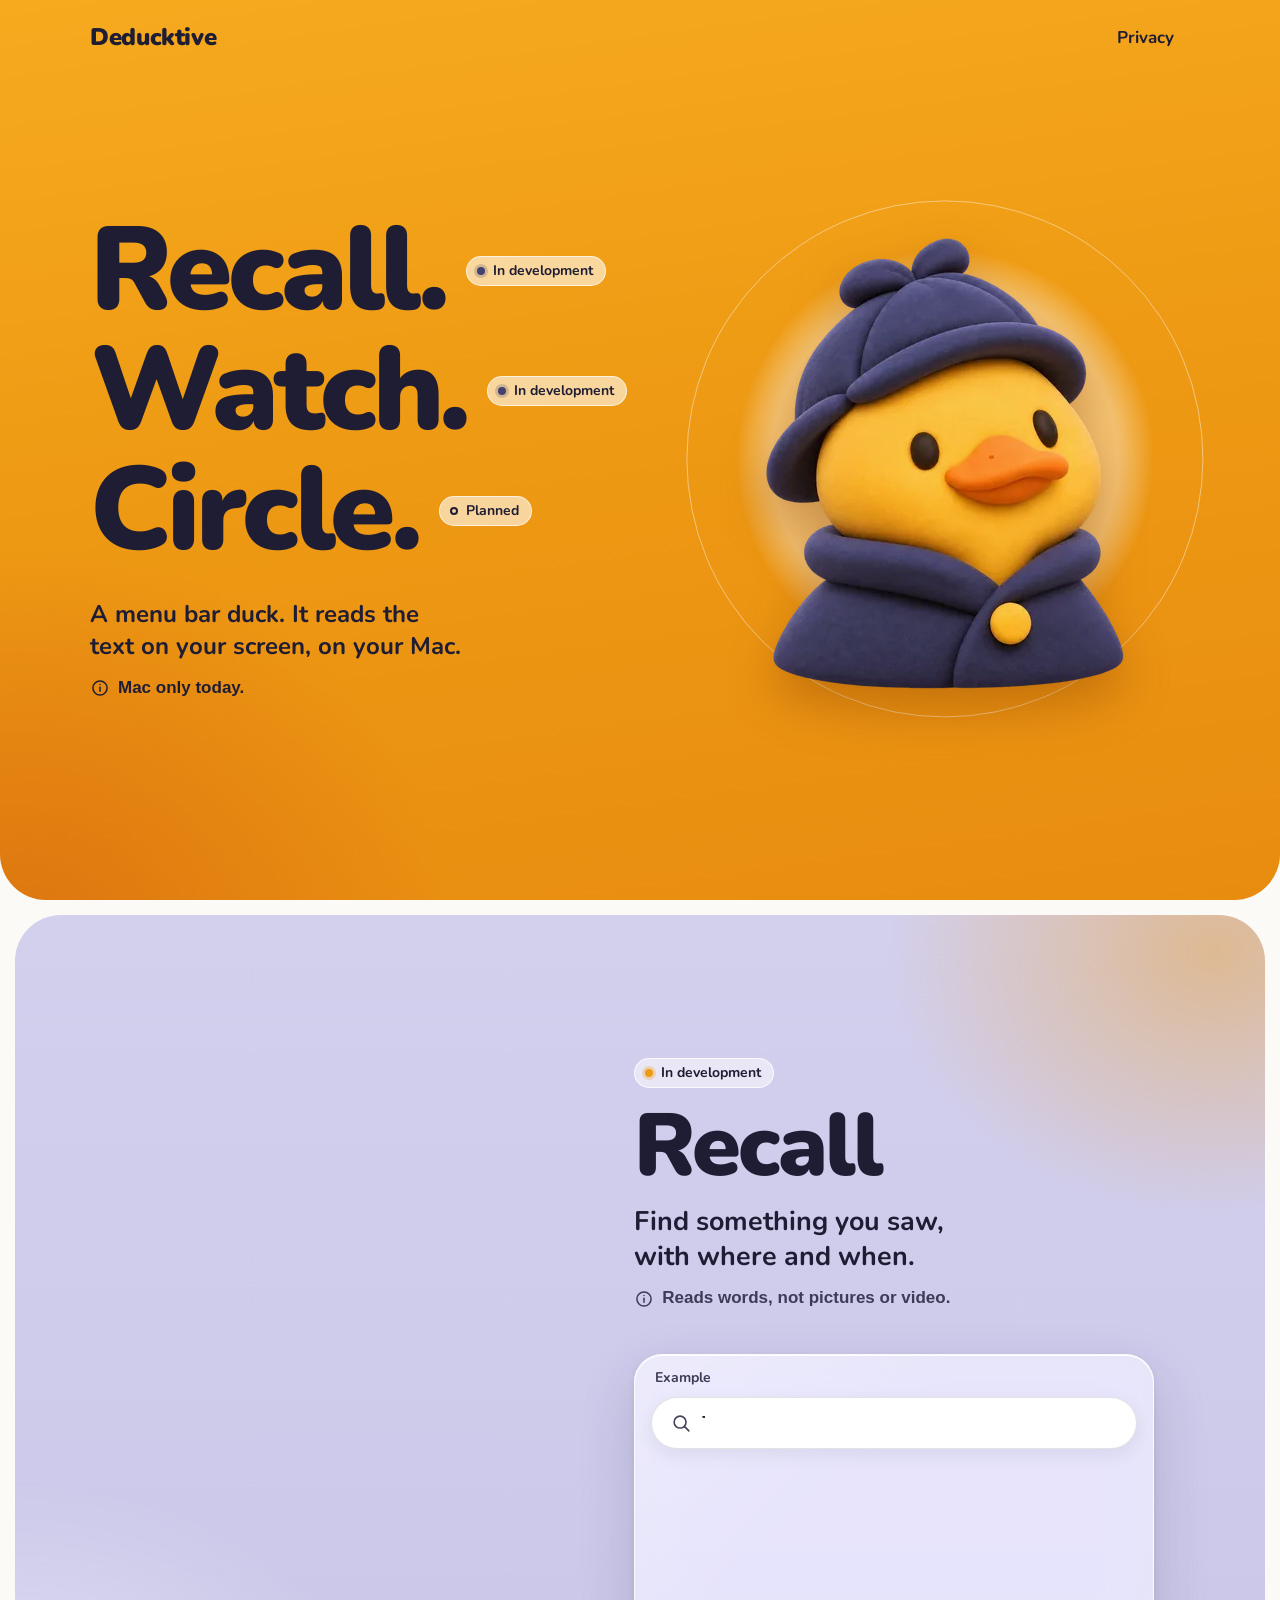
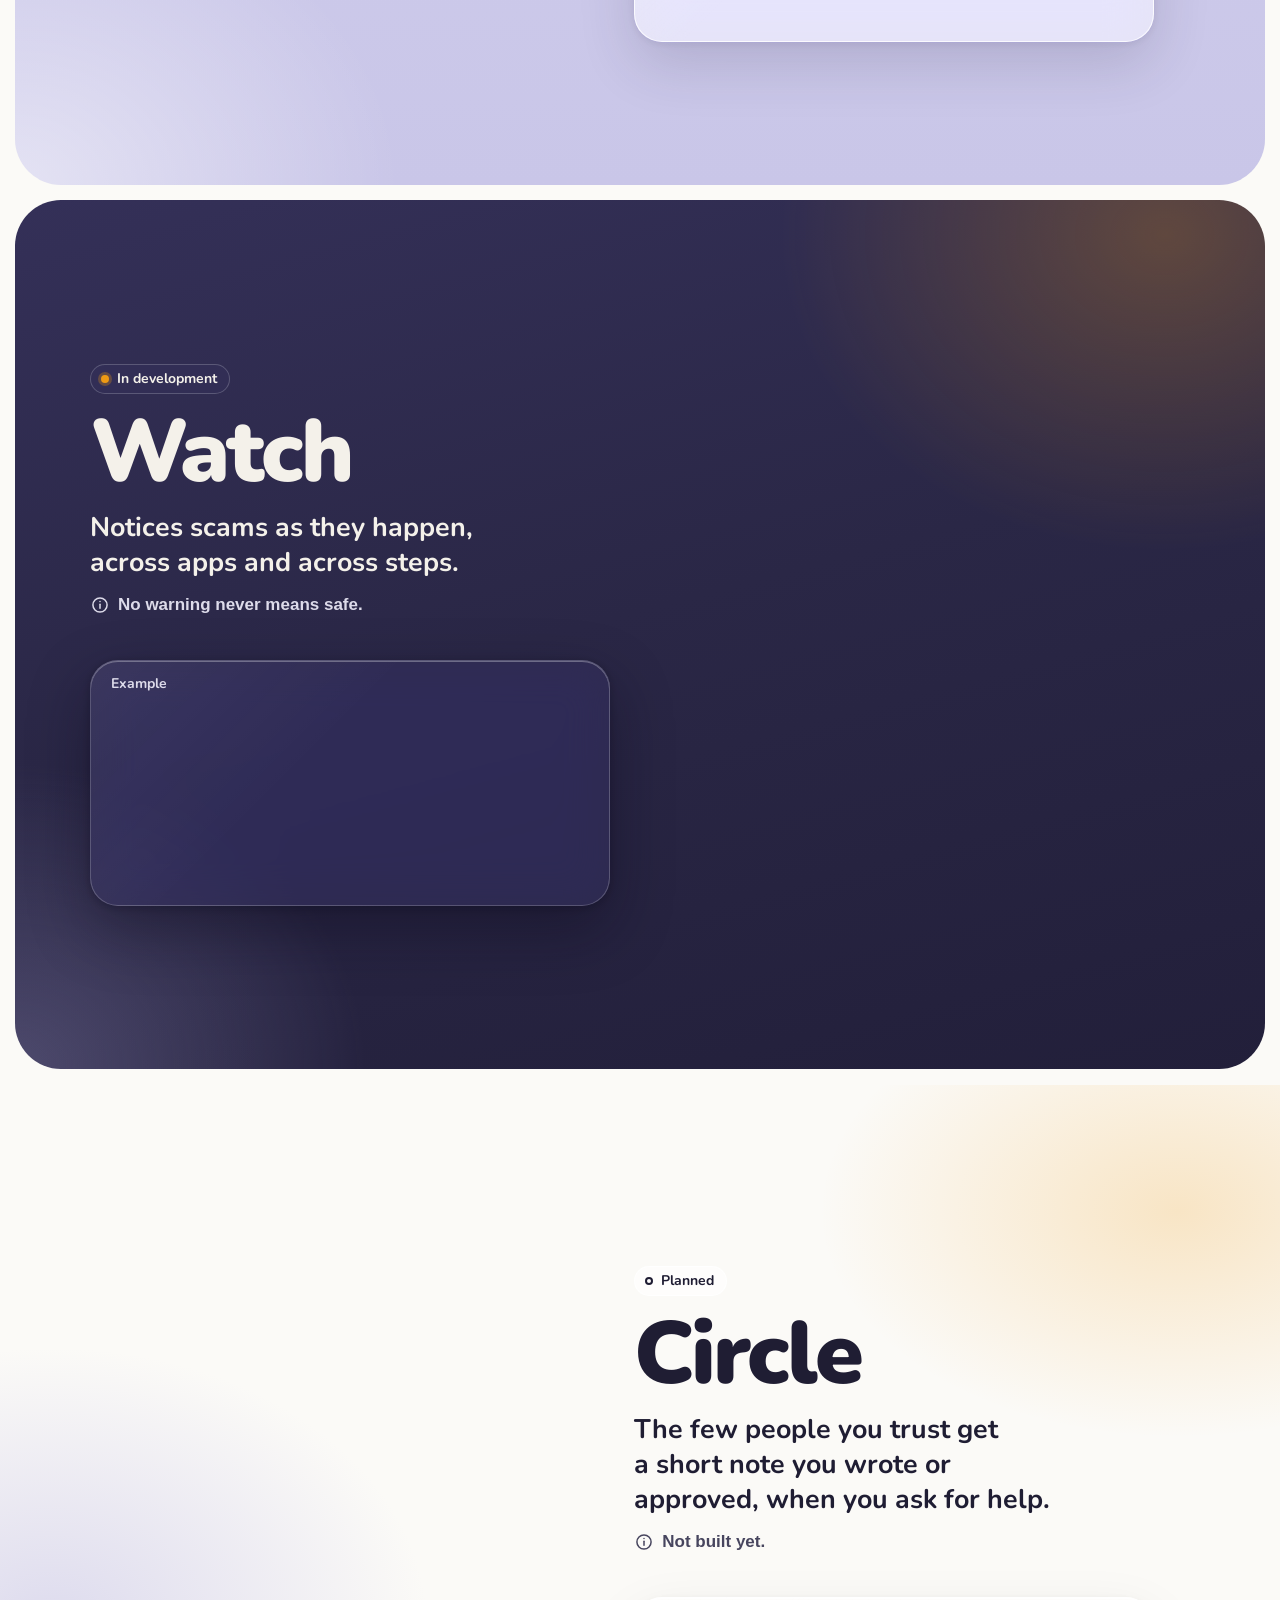
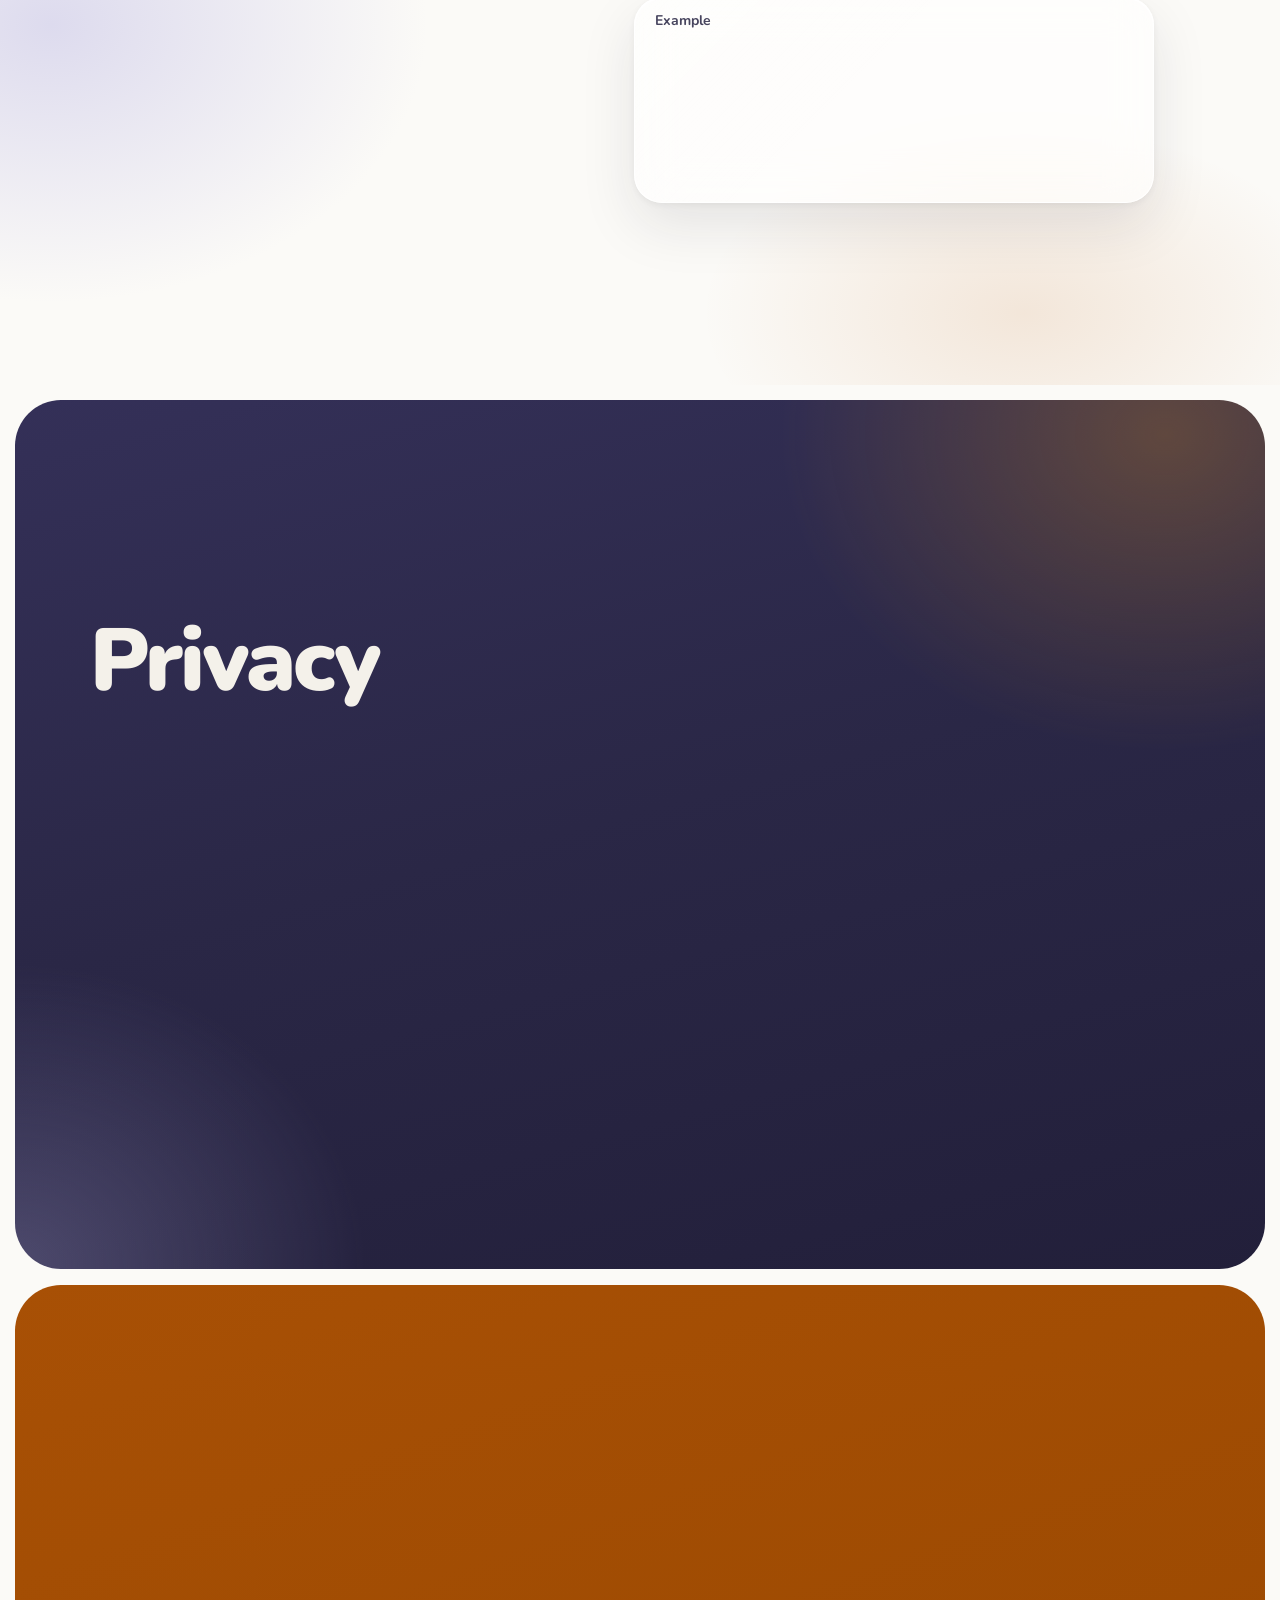
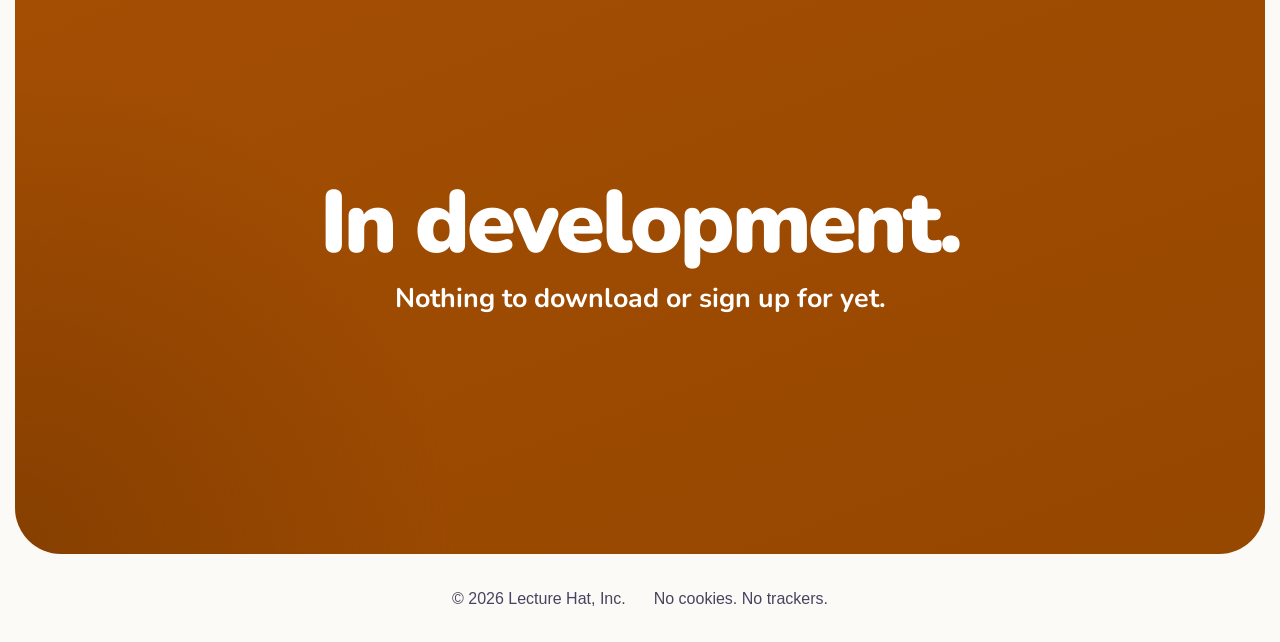
==== commit b439583a: "Footer: © 2026 Lecture Hat, Inc." ====
--- a/index.html
+++ b/index.html
@@ -189,7 +189,7 @@
 </main>
 
 <footer class="foot">
-  <p>© 2026 Deducktive</p>
+  <p>© 2026 Lecture Hat, Inc.</p>
   <p>No cookies. No trackers.</p>
 </footer>
 
